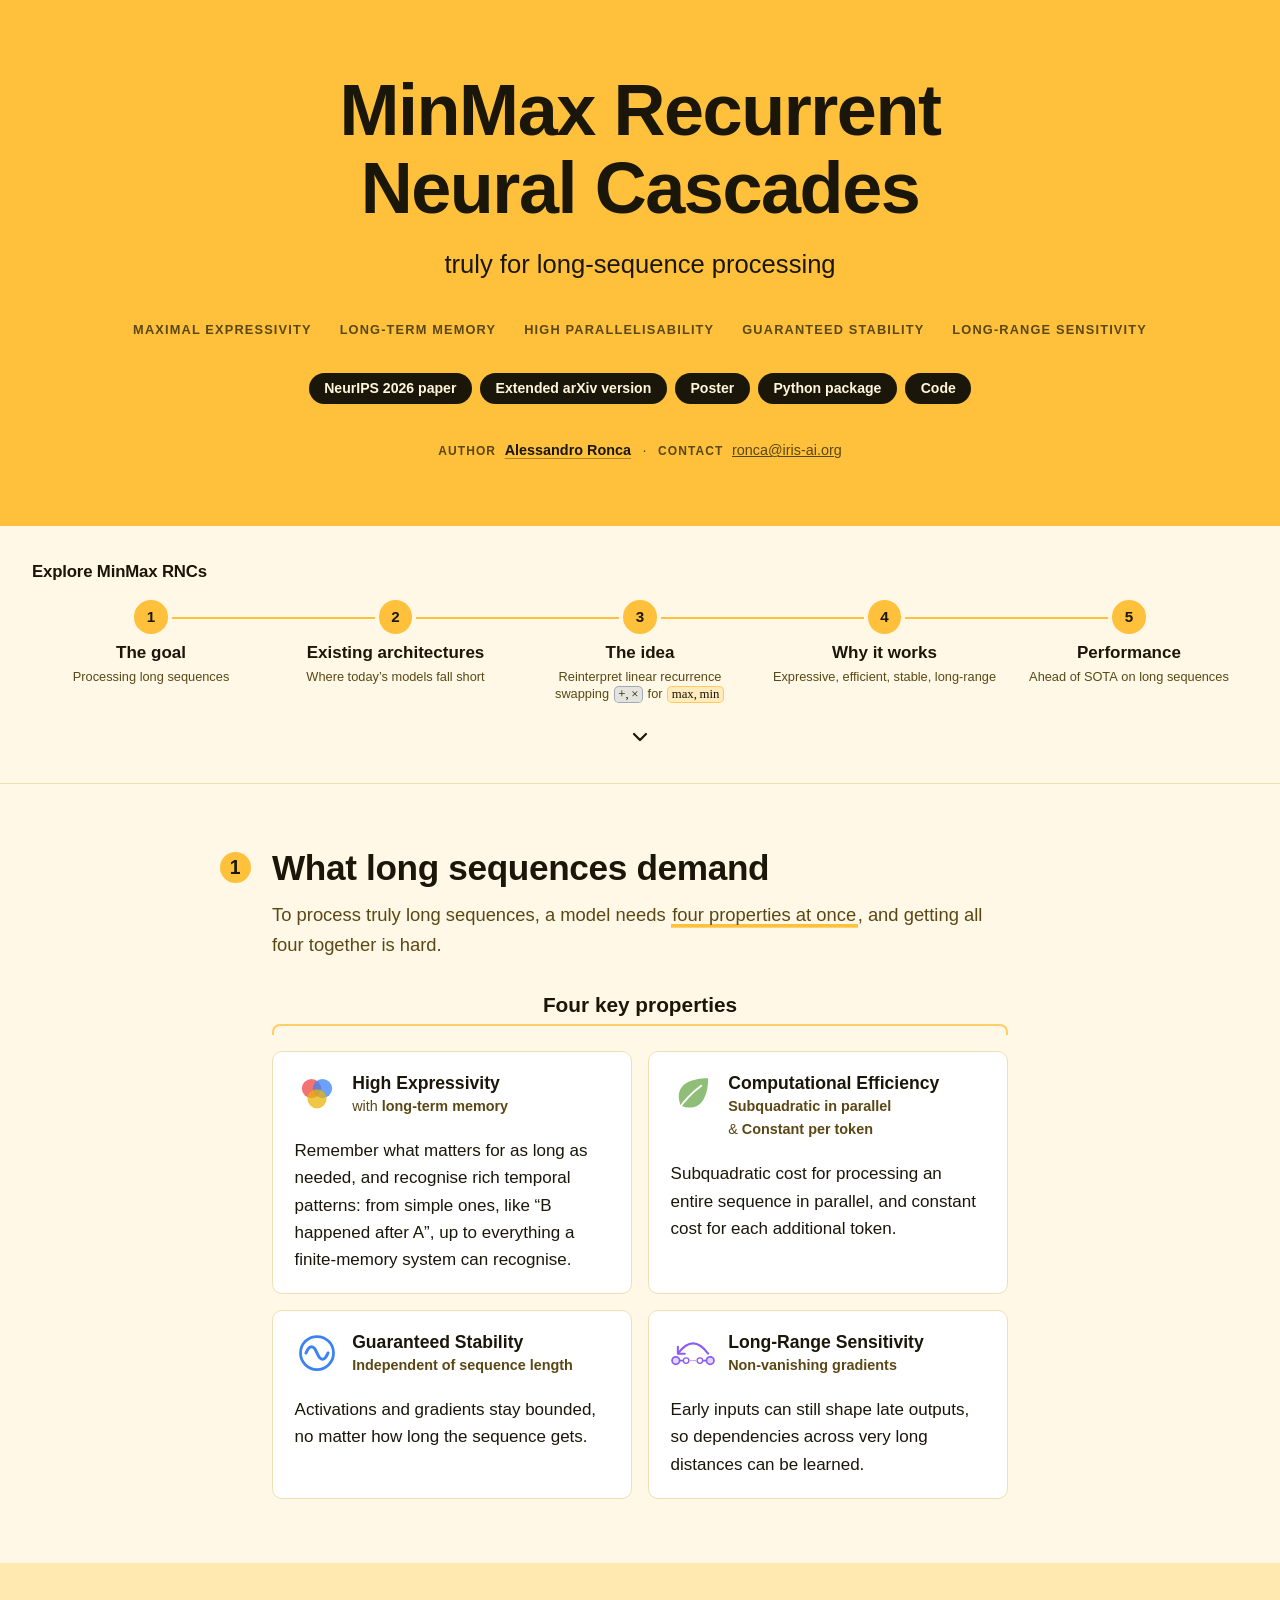
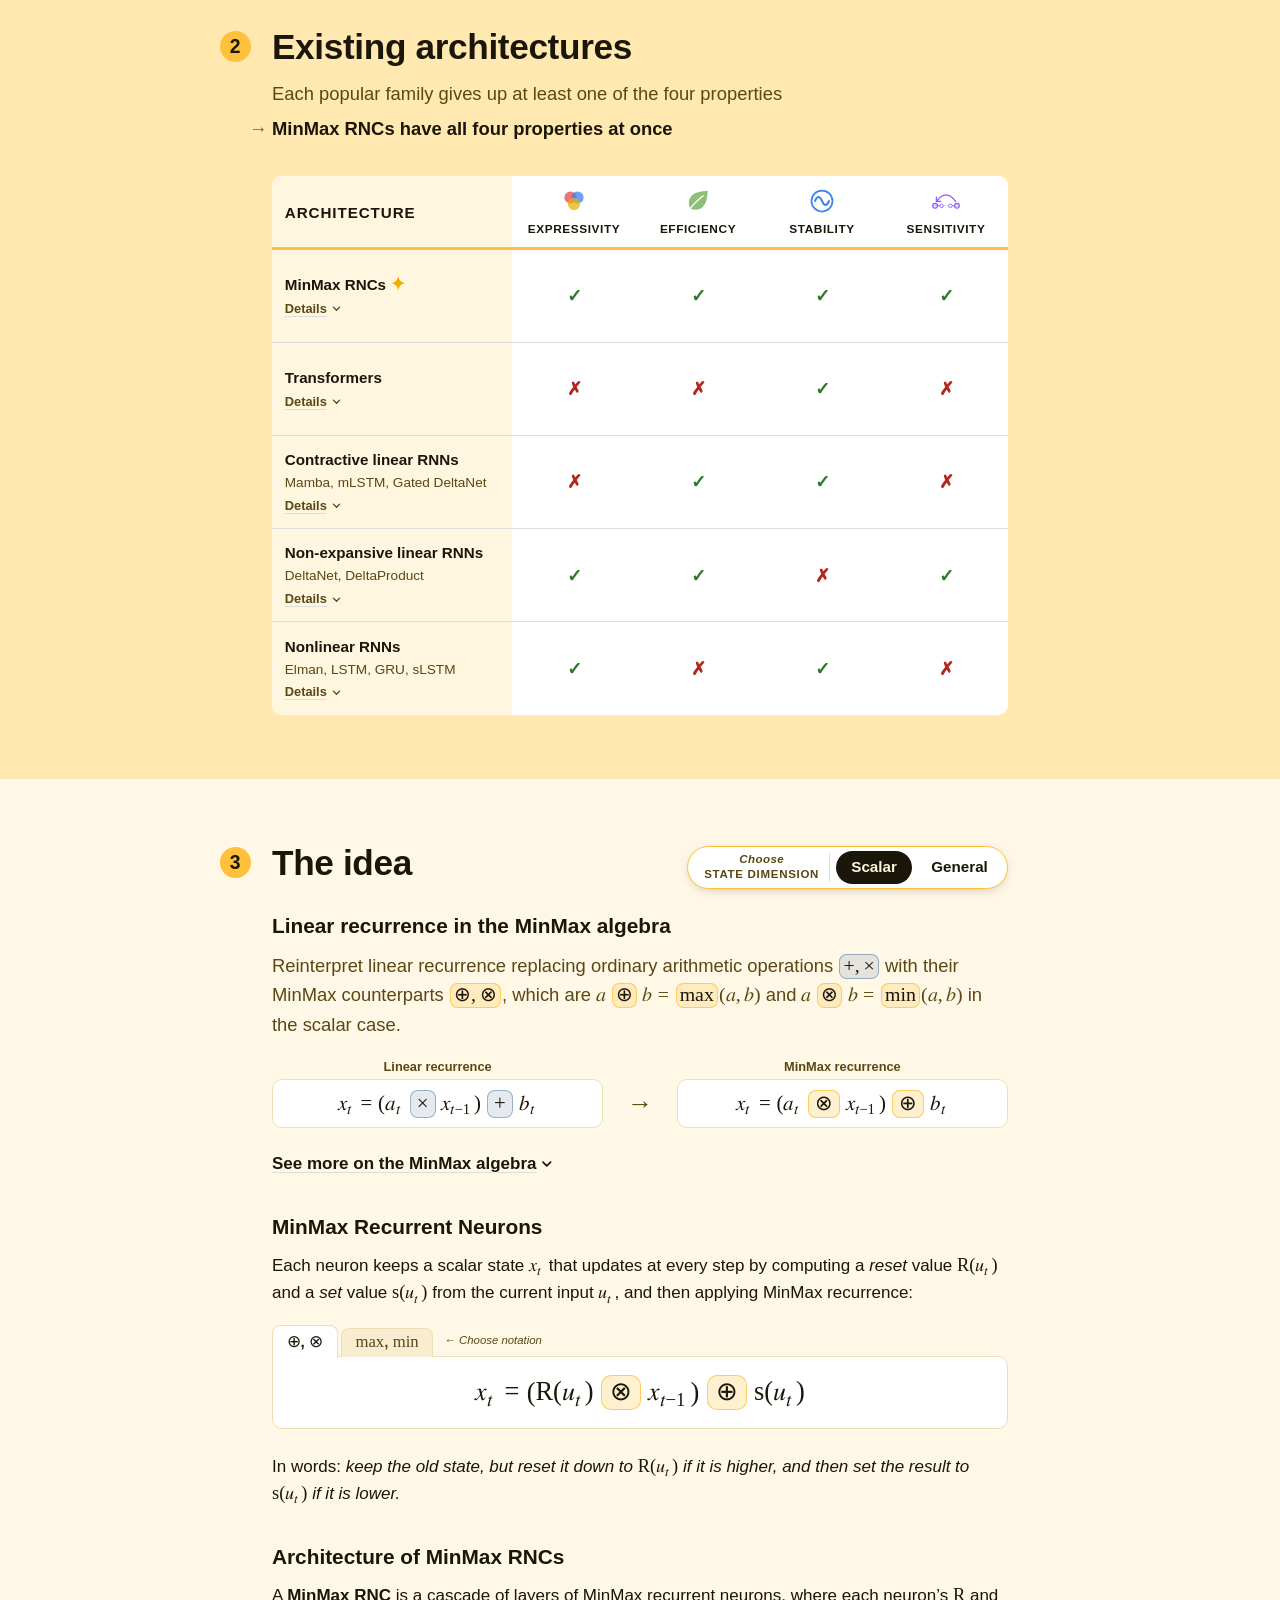
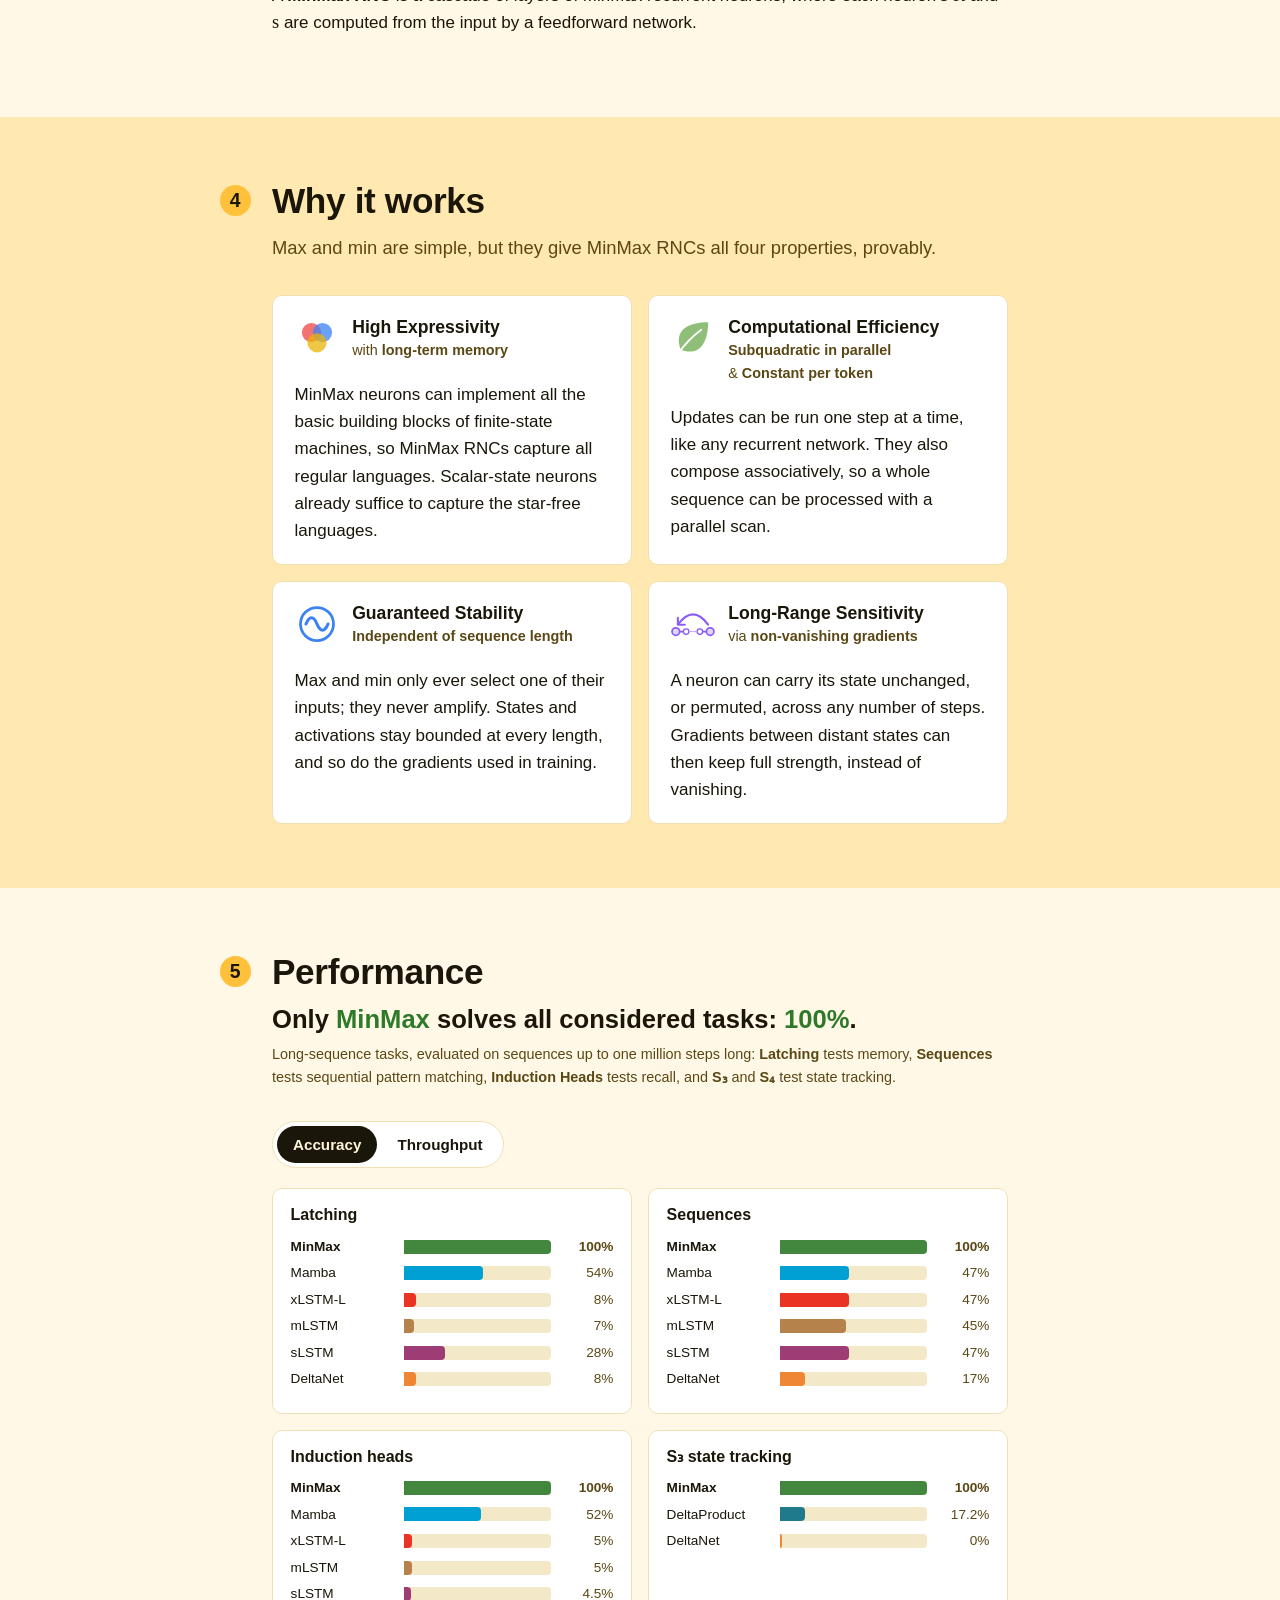
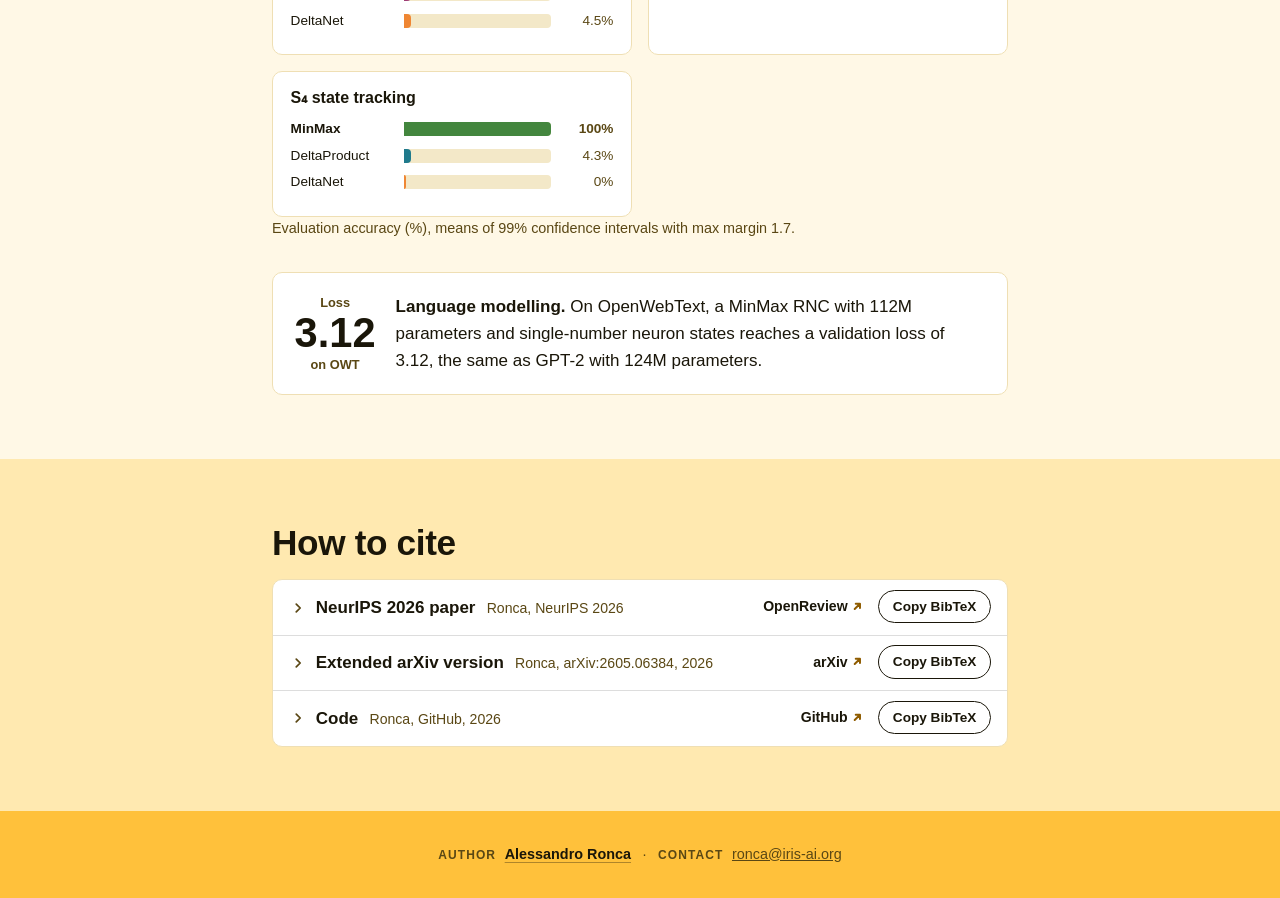
==== index.html @ 62f288b2 "Link previews with the wheel on yellow; OpenReview link for the paper - og-icon.png: the wheel on th" ====
<!doctype html>
<html lang="en" data-hide-tryit>
<head>
  <meta charset="utf-8">
  <meta name="viewport" content="width=device-width, initial-scale=1">
  <title>MinMax Recurrent Neural Cascades</title>
  <meta name="description" content="MinMax Recurrent Neural Cascades: truly for long-sequence processing. Paper, poster, code and Python package.">
  <link rel="canonical" href="https://minmaxrnc.org/">
  <meta property="og:type" content="website">
  <meta property="og:url" content="https://minmaxrnc.org/">
  <meta property="og:site_name" content="MinMax Recurrent Neural Cascades">
  <meta property="og:title" content="MinMax RNCs">
  <meta property="og:description" content="MinMax Recurrent Neural Cascades: Truly for long-sequence processing.">
  <!-- first image: a square icon (WhatsApp and similar small previews use it); then the wide card -->
  <meta property="og:image" content="https://minmaxrnc.org/og-icon.png">
  <meta property="og:image:type" content="image/png">
  <meta property="og:image:width" content="600">
  <meta property="og:image:height" content="600">
  <meta property="og:image:alt" content="MinMax RNCs logo: a wheel on yellow">
  <meta property="og:image" content="https://minmaxrnc.org/og-image.png">
  <meta property="og:image:width" content="1200">
  <meta property="og:image:height" content="630">
  <meta property="og:image:alt" content="MinMax Recurrent Neural Cascades: truly for long-sequence processing">
  <meta name="twitter:card" content="summary_large_image">
  <meta name="twitter:image" content="https://minmaxrnc.org/og-image.png">
  <meta name="twitter:image:alt" content="MinMax Recurrent Neural Cascades: truly for long-sequence processing">
  <script type="application/ld+json">
  {
    "@context": "https://schema.org",
    "@graph": [
      {
        "@type": "ScholarlyArticle",
        "headline": "MinMax Recurrent Neural Cascades",
        "name": "MinMax Recurrent Neural Cascades",
        "author": { "@type": "Person", "name": "Alessandro Ronca", "url": "https://ronca.me" },
        "datePublished": "2026-05-07",
        "url": "https://arxiv.org/abs/2605.06384",
        "sameAs": ["https://openreview.net/forum?id=8sPcuoX2cj", "https://neurips.cc/virtual/2026/loc/sydney/poster/155043"]
      },
      {
        "@type": "SoftwareSourceCode",
        "name": "minmaxrnc",
        "description": "MinMax Recurrent Neural Cascades",
        "author": { "@type": "Person", "name": "Alessandro Ronca", "url": "https://ronca.me" },
        "codeRepository": "https://github.com/minmaxrnc/model",
        "url": "https://pypi.org/project/minmaxrnc/",
        "programmingLanguage": "Python",
        "license": "https://polyformproject.org/licenses/noncommercial/1.0.0"
      }
    ]
  }
  </script>
  <meta name="color-scheme" content="light dark">
  <link rel="icon" type="image/png" href="favicon.png">
  <link rel="icon" type="image/svg+xml" href="favicon.svg">
  <link rel="apple-touch-icon" href="apple-touch-icon.png">
  <link rel="manifest" href="site.webmanifest">
  <link rel="stylesheet" href="assets/style.css">
  <script src="assets/main.js" defer></script>
  <script src="assets/tryit.js" defer></script>
  <script src="assets/tryit2d.js" defer></script>
</head>
<body>
  <header class="hero" id="top">
    <div class="hero-inner">
      <h1>MinMax Recurrent Neural Cascades</h1>
      <p class="tagline">truly for long-sequence processing</p>
      <ul class="keywords">
        <li>Maximal Expressivity</li>
        <li>Long-Term Memory</li>
        <li>High Parallelisability</li>
        <li>Guaranteed Stability</li>
        <li>Long-Range Sensitivity</li>
      </ul>
      <nav class="links" aria-label="Resources">
        <a href="https://openreview.net/forum?id=8sPcuoX2cj#discussion" target="_blank" rel="noopener">NeurIPS 2026 paper</a>
        <a href="https://arxiv.org/abs/2605.06384" target="_blank" rel="noopener">Extended arXiv version</a>
        <a href="resources/PS-155043--RGB.pdf" target="_blank" rel="noopener">Poster</a>
        <a href="https://pypi.org/project/minmaxrnc/" target="_blank" rel="noopener">Python package</a>
        <a href="https://github.com/minmaxrnc/model" target="_blank" rel="noopener">Code</a>
      </nav>
      <p class="byline hero-byline">
        <span class="item"><span class="label">Author</span> <a class="name" href="https://ronca.me" target="_blank" rel="noopener">Alessandro Ronca</a></span>
        <span class="sep" aria-hidden="true">·</span>
        <span class="item"><span class="label">Contact</span> <a href="mailto:ronca@iris-ai.org">ronca@iris-ai.org</a></span>
      </p>
    </div>
  </header>

  <nav class="storyline" aria-labelledby="storyline-title">
    <div class="wrap wide">
      <h2 id="storyline-title">Explore MinMax RNCs</h2>
      <ol>
        <li><a href="#why"><span class="step-n" aria-hidden="true">1</span><span class="step-t">The goal</span><span class="step-d"><span class="ph">Processing long sequences</span></span></a></li>
        <li><a href="#tradeoffs"><span class="step-n" aria-hidden="true">2</span><span class="step-t">Existing architectures</span><span class="step-d"><span class="ph">Where today&rsquo;s models</span> <span class="ph">fall short</span></span></a></li>
        <li><a href="#idea"><span class="step-n" aria-hidden="true">3</span><span class="step-t">The idea</span><span class="step-d"><span class="ph">Reinterpret linear recurrence</span> <span class="ph">swapping <math><mpadded class="op classic" height="0.88em" depth="0.32em"><mrow><mo lspace="0" rspace="0">+</mo><mo lspace="0" rspace="0.2em">,</mo><mo lspace="0" rspace="0">&times;</mo></mrow></mpadded></math> for <math><mpadded class="op" height="0.88em" depth="0.32em"><mrow><mi>max</mi><mo lspace="0" rspace="0.2em">,</mo><mi>min</mi></mrow></mpadded></math></span></span></a></li>
        <li><a href="#properties"><span class="step-n" aria-hidden="true">4</span><span class="step-t">Why it works</span><span class="step-d"><span class="ph">Expressive, efficient,</span> <span class="ph">stable, long-range</span></span></a></li>
        <li><a href="#results"><span class="step-n" aria-hidden="true">5</span><span class="step-t">Performance</span><span class="step-d"><span class="ph">Ahead of SOTA</span> <span class="ph">on long sequences</span></span></a></li>
      </ol>
      <a class="storyline-more" href="#why" aria-label="Start reading"><svg viewBox="0 0 24 24" width="24" height="24" aria-hidden="true" focusable="false"><path d="M6 9l6 6 6-6" fill="none" stroke="currentColor" stroke-width="2.2" stroke-linecap="round" stroke-linejoin="round"/></svg></a>
    </div>
  </nav>

  <main>
    <section id="why" aria-labelledby="why-title">
      <div class="wrap wide">
        <h2 id="why-title"><span class="sec-n" aria-hidden="true">1</span><span class="sec-t">What long sequences demand</span></h2>
        <p class="lead">To process truly long sequences, a model needs <u class="em">four properties at once</u>, and getting all four together is hard.</p>
        <h3 class="subsection cards-title" id="four-properties">Four key properties</h3>
        <div class="cards" aria-labelledby="four-properties">
          <div class="card">
            <div class="card-head">
              <img class="property-icon" src="assets/icons/expressivity.svg" alt="" width="64" height="64">
              <div>
                <h3>High Expressivity</h3>
                <p class="card-sub">with <b>long-term memory</b></p>
              </div>
            </div>
            <p>Remember what matters for as long as needed, and recognise rich temporal patterns: from simple ones, like &ldquo;B happened after A&rdquo;, up to everything a finite-memory system can recognise.</p>
          </div>
          <div class="card">
            <div class="card-head">
              <img class="property-icon" src="assets/icons/efficiency.svg" alt="" width="64" height="64">
              <div>
                <h3>Computational Efficiency</h3>
                <p class="card-sub"><span class="nowrap"><b>Subquadratic in parallel</b></span> <span class="nowrap">&amp; <b>Constant per token</b></span></p>
              </div>
            </div>
            <p>Subquadratic cost for processing an entire sequence in parallel, and constant cost for each additional token.</p>
          </div>
          <div class="card">
            <div class="card-head">
              <img class="property-icon" src="assets/icons/stability.svg" alt="" width="64" height="64">
              <div>
                <h3>Guaranteed Stability</h3>
                <p class="card-sub"><b>Independent of sequence length</b></p>
              </div>
            </div>
            <p>Activations and gradients stay bounded, no matter how long the sequence gets.</p>
          </div>
          <div class="card">
            <div class="card-head">
              <img class="property-icon" src="assets/icons/sensitivity.svg" alt="" width="64" height="64">
              <div>
                <h3>Long-Range Sensitivity</h3>
                <p class="card-sub"><b>Non-vanishing gradients</b></p>
              </div>
            </div>
            <p>Early inputs can still shape late outputs, so dependencies across very long distances can be learned.</p>
          </div>
        </div>
      </div>
    </section>

    <section id="tradeoffs" aria-labelledby="tradeoffs-title">
      <div class="wrap wide">
        <h2 id="tradeoffs-title"><span class="sec-n" aria-hidden="true">2</span><span class="sec-t">Existing architectures</span></h2>
        <p class="lead verdict-lead">Each popular family gives up at least one of the four properties <span class="punch-wrap"><span class="sep" aria-hidden="true">&rarr;</span><strong class="punch">MinMax RNCs have all four properties at once</strong></span></p>
        <div class="table-scroll">
          <table class="compare">
            <colgroup><col class="c-arch"><col><col><col><col></colgroup>
            <thead>
              <tr>
                <th scope="col">Architecture</th>
                <th scope="col"><img class="th-icon" src="assets/icons/expressivity.svg" alt="" width="64" height="64"><span>Expressivity</span></th>
                <th scope="col"><img class="th-icon" src="assets/icons/efficiency.svg" alt="" width="64" height="64"><span>Efficiency</span></th>
                <th scope="col"><img class="th-icon" src="assets/icons/stability.svg" alt="" width="64" height="64"><span>Stability</span></th>
                <th scope="col"><img class="th-icon" src="assets/icons/sensitivity.svg" alt="" width="64" height="64"><span>Sensitivity</span></th>
              </tr>
            </thead>
            <tbody>
              <tr class="ours">
                <th scope="row">MinMax <span class="nowrap">RNCs<svg class="ours-mark" viewBox="0 0 16 16" width="16" height="16" aria-hidden="true" focusable="false"><path d="M8 0C8.6 4.6 11.4 7.4 16 8C11.4 8.6 8.6 11.4 8 16C7.4 11.4 4.6 8.6 0 8C4.6 7.4 7.4 4.6 8 0Z"/></svg></span></th>
                <td><span class="yes" aria-hidden="true">✓</span><span class="sr">Yes</span></td>
                <td><span class="yes" aria-hidden="true">✓</span><span class="sr">Yes</span></td>
                <td><span class="yes" aria-hidden="true">✓</span><span class="sr">Yes</span></td>
                <td><span class="yes" aria-hidden="true">✓</span><span class="sr">Yes</span></td>
              </tr>
              <tr class="detail" id="why-minmax">
                <td colspan="5">
                  <ul class="why-list">
                    <li><img class="why-icon" src="assets/icons/expressivity.svg" alt="" width="64" height="64"><span class="sr">Yes.</span> <b>Maximal expressivity</b> MinMax neurons can implement all the basic building blocks of finite-state machines, so MinMax RNCs capture all regular languages. Scalar-state neurons already suffice to capture the star-free languages.</li>
                    <li><img class="why-icon" src="assets/icons/efficiency.svg" alt="" width="64" height="64"><span class="sr">Yes.</span> <b>Efficient</b> Updates can be run one step at a time, like any recurrent network. They also compose associatively, so a whole sequence can be processed with a parallel scan.</li>
                    <li><img class="why-icon" src="assets/icons/stability.svg" alt="" width="64" height="64"><span class="sr">Yes.</span> <b>Guaranteed stability</b> Max and min only ever select one of their inputs; they never amplify. States and activations stay bounded at every length, and so do the gradients used in training.</li>
                    <li><img class="why-icon" src="assets/icons/sensitivity.svg" alt="" width="64" height="64"><span class="sr">Yes.</span> <b>Long-range sensitivity</b> A neuron can carry its state unchanged, or permuted, across any number of steps. Gradients between distant states can then keep full strength, instead of vanishing.</li>
                  </ul>
                  <ul class="refs why-refs">
                    <li><a href="#idea"><span>See more below</span><svg class="arrow" viewBox="0 0 12 12" width="11" height="11" aria-hidden="true" focusable="false"><path d="M6 2.5v7M3 6.5l3 3 3-3" fill="none" stroke="currentColor" stroke-width="1.5" stroke-linecap="round" stroke-linejoin="round"/></svg></a></li>
                  </ul>
                </td>
              </tr>
              <tr>
                <th scope="row">Transformers</th>
                <td><span class="no" aria-hidden="true">✗</span><span class="sr">No: cannot express some basic languages</span></td>
                <td><span class="no" aria-hidden="true">✗</span><span class="sr">No: quadratic work</span></td>
                <td><span class="yes" aria-hidden="true">✓</span><span class="sr">Yes</span></td>
                <td><span class="no" aria-hidden="true">✗</span><span class="sr">No: limited-range sensitivity</span></td>
              </tr>
              <tr class="detail" id="why-transformers">
                <td colspan="5">
                  <ul class="why-list">
                    <li><img class="why-icon" src="assets/icons/expressivity-no.svg" alt="" width="64" height="64"><span class="sr">No.</span> <b>Limited expressivity</b> They cannot express simple common patterns that a finite-state machine recognises easily.</li>
                    <li><img class="why-icon" src="assets/icons/efficiency-no.svg" alt="" width="64" height="64"><span class="sr">No.</span> <b>Quadratic cost</b> Attention compares every token with every earlier one, so work grows quadratically with sequence length.</li>
                    <li><img class="why-icon" src="assets/icons/stability.svg" alt="" width="64" height="64"><span class="sr">Yes.</span> <b>Stable</b> Activations and gradients stay bounded as sequences grow.</li>
                    <li><img class="why-icon" src="assets/icons/sensitivity-no.svg" alt="" width="64" height="64"><span class="sr">No.</span> <b>Limited-range sensitivity</b> The influence of a single early input is diluted as the context grows, so sensitivity over long ranges is limited.</li>
                  </ul>
                  <ul class="refs why-refs" aria-label="References">
                    <li><a href="https://papers.nips.cc/paper_files/paper/2017/hash/3f5ee243547dee91fbd053c1c4a845aa-Abstract.html" target="_blank" rel="noopener" title="Attention is All you Need"><span><b>Transformers</b>: Vaswani et al., NeurIPS 2017</span><svg class="arrow" viewBox="0 0 12 12" width="11" height="11" aria-hidden="true" focusable="false"><path d="M3.5 8.5 8.5 3.5M4.5 3.5h4v4" fill="none" stroke="currentColor" stroke-width="1.5" stroke-linecap="round" stroke-linejoin="round"/></svg></a></li>
                  </ul>
                </td>
              </tr>
              <tr>
                <th scope="row">Contractive linear RNNs<span class="eg">Mamba, mLSTM, Gated DeltaNet</span></th>
                <td><span class="no" aria-hidden="true">✗</span><span class="sr">No: limited expressivity, no long-term memory</span></td>
                <td><span class="yes" aria-hidden="true">✓</span><span class="sr">Yes</span></td>
                <td><span class="yes" aria-hidden="true">✓</span><span class="sr">Yes</span></td>
                <td><span class="no" aria-hidden="true">✗</span><span class="sr">No: limited-range sensitivity</span></td>
              </tr>
              <tr class="detail" id="why-contractive">
                <td colspan="5">
                  <ul class="why-list">
                    <li><img class="why-icon" src="assets/icons/expressivity-no.svg" alt="" width="64" height="64"><span class="sr">No.</span> <b>Limited expressivity</b> The state shrinks at every step, so old information fades: no long-term memory, and hence limited expressivity.</li>
                    <li><img class="why-icon" src="assets/icons/efficiency.svg" alt="" width="64" height="64"><span class="sr">Yes.</span> <b>Efficient</b> Linear updates can be run one step at a time, like any recurrent network. They also compose associatively, so a whole sequence can be processed with a parallel scan.</li>
                    <li><img class="why-icon" src="assets/icons/stability.svg" alt="" width="64" height="64"><span class="sr">Yes.</span> <b>Stable</b> Contraction keeps states and gradients bounded.</li>
                    <li><img class="why-icon" src="assets/icons/sensitivity-no.svg" alt="" width="64" height="64"><span class="sr">No.</span> <b>Limited-range sensitivity</b> Because each step shrinks the state, the effect of early inputs decays exponentially with distance.</li>
                  </ul>
                  <ul class="refs why-refs" aria-label="References">
                    <li><a href="https://openreview.net/forum?id=tEYskw1VY2" target="_blank" rel="noopener" title="Mamba: Linear-Time Sequence Modeling with Selective State Spaces"><span><b>Mamba</b>: Gu and Dao, COLM 2024</span><svg class="arrow" viewBox="0 0 12 12" width="11" height="11" aria-hidden="true" focusable="false"><path d="M3.5 8.5 8.5 3.5M4.5 3.5h4v4" fill="none" stroke="currentColor" stroke-width="1.5" stroke-linecap="round" stroke-linejoin="round"/></svg></a></li>
                    <li><a href="https://doi.org/10.52202/079017-3417" target="_blank" rel="noopener" title="xLSTM: Extended Long Short-Term Memory"><span><b>mLSTM</b>: Beck et al., NeurIPS 2024</span><svg class="arrow" viewBox="0 0 12 12" width="11" height="11" aria-hidden="true" focusable="false"><path d="M3.5 8.5 8.5 3.5M4.5 3.5h4v4" fill="none" stroke="currentColor" stroke-width="1.5" stroke-linecap="round" stroke-linejoin="round"/></svg></a></li>
                    <li><a href="https://proceedings.iclr.cc/paper_files/paper/2025/hash/4904fad153f6434a7bcf04465d4be2cc-Abstract-Conference.html" target="_blank" rel="noopener" title="Gated Delta Networks: Improving Mamba2 with Delta Rule"><span><b>Gated DeltaNet</b>: Yang et al., ICLR 2025</span><svg class="arrow" viewBox="0 0 12 12" width="11" height="11" aria-hidden="true" focusable="false"><path d="M3.5 8.5 8.5 3.5M4.5 3.5h4v4" fill="none" stroke="currentColor" stroke-width="1.5" stroke-linecap="round" stroke-linejoin="round"/></svg></a></li>
                  </ul>
                </td>
              </tr>
              <tr>
                <th scope="row">Non-expansive linear RNNs<span class="eg">DeltaNet, DeltaProduct</span></th>
                <td><span class="yes" aria-hidden="true">✓</span><span class="sr">Yes</span></td>
                <td><span class="yes" aria-hidden="true">✓</span><span class="sr">Yes</span></td>
                <td><span class="no" aria-hidden="true">✗</span><span class="sr">No: unstable</span></td>
                <td><span class="yes" aria-hidden="true">✓</span><span class="sr">Yes</span></td>
              </tr>
              <tr class="detail" id="why-nonexpansive">
                <td colspan="5">
                  <ul class="why-list">
                    <li><img class="why-icon" src="assets/icons/expressivity.svg" alt="" width="64" height="64"><span class="sr">Yes.</span> <b>Strong expressivity</b> Transitions that preserve the state&rsquo;s size, such as reflections, let them keep information and track state over long spans.</li>
                    <li><img class="why-icon" src="assets/icons/efficiency.svg" alt="" width="64" height="64"><span class="sr">Yes.</span> <b>Efficient</b> Linear updates can be run one step at a time, like any recurrent network. They also compose associatively, so a whole sequence can be processed with a parallel scan.</li>
                    <li><img class="why-icon" src="assets/icons/stability-no.svg" alt="" width="64" height="64"><span class="sr">No.</span> <b>Unstable</b> Gradients can diverge: for DeltaNet, on some inputs, they grow at least linearly with the sequence length.</li>
                    <li><img class="why-icon" src="assets/icons/sensitivity.svg" alt="" width="64" height="64"><span class="sr">Yes.</span> <b>Long-range sensitivity</b> Information can be carried across long distances without fading.</li>
                  </ul>
                  <ul class="refs why-refs" aria-label="References">
                    <li><a href="https://doi.org/10.52202/079017-3668" target="_blank" rel="noopener" title="Parallelizing Linear Transformers with the Delta Rule over Sequence Length"><span><b>DeltaNet</b>: Yang et al., NeurIPS 2024</span><svg class="arrow" viewBox="0 0 12 12" width="11" height="11" aria-hidden="true" focusable="false"><path d="M3.5 8.5 8.5 3.5M4.5 3.5h4v4" fill="none" stroke="currentColor" stroke-width="1.5" stroke-linecap="round" stroke-linejoin="round"/></svg></a></li>
                    <li><a href="https://doi.org/10.52202/085713-5141" target="_blank" rel="noopener" title="DeltaProduct: Improving State-Tracking in Linear RNNs via Householder Products"><span><b>DeltaProduct</b>: Siems et al., NeurIPS 2025</span><svg class="arrow" viewBox="0 0 12 12" width="11" height="11" aria-hidden="true" focusable="false"><path d="M3.5 8.5 8.5 3.5M4.5 3.5h4v4" fill="none" stroke="currentColor" stroke-width="1.5" stroke-linecap="round" stroke-linejoin="round"/></svg></a></li>
                  </ul>
                </td>
              </tr>
              <tr>
                <th scope="row">Nonlinear RNNs<span class="eg">Elman, LSTM, GRU, sLSTM</span></th>
                <td><span class="yes" aria-hidden="true">✓</span><span class="sr">Yes</span></td>
                <td><span class="no" aria-hidden="true">✗</span><span class="sr">No: strictly sequential, cannot be parallelised over the sequence</span></td>
                <td><span class="yes" aria-hidden="true">✓</span><span class="sr">Yes</span></td>
                <td><span class="no" aria-hidden="true">✗</span><span class="sr">No: gradients vanish over long distances</span></td>
              </tr>
              <tr class="detail" id="why-nonlinear">
                <td colspan="5">
                  <ul class="why-list">
                    <li><img class="why-icon" src="assets/icons/expressivity.svg" alt="" width="64" height="64"><span class="sr">Yes.</span> <b>Strong expressivity</b> Nonlinear updates can implement finite-state machines, giving long-term memory and rich temporal patterns.</li>
                    <li><img class="why-icon" src="assets/icons/efficiency-no.svg" alt="" width="64" height="64"><span class="sr">No.</span> <b>Not parallelisable</b> Each update depends nonlinearly on the previous one, preventing parallelisation.</li>
                    <li><img class="why-icon" src="assets/icons/stability.svg" alt="" width="64" height="64"><span class="sr">Yes.</span> <b>Stable</b> Squashing nonlinearities such as tanh and sigmoid keep activations bounded.</li>
                    <li><img class="why-icon" src="assets/icons/sensitivity-no.svg" alt="" width="64" height="64"><span class="sr">No.</span> <b>Vanishing gradients</b> Squashing nonlinearities suffer from vanishing state gradients, so the error signal fails to propagate back to distant inputs.</li>
                  </ul>
                  <ul class="refs why-refs" aria-label="References">
                    <li><a href="https://doi.org/10.1207/s15516709cog1402_1" target="_blank" rel="noopener" title="Finding Structure in Time"><span><b>Elman</b>: Elman, Cognitive Science 1990</span><svg class="arrow" viewBox="0 0 12 12" width="11" height="11" aria-hidden="true" focusable="false"><path d="M3.5 8.5 8.5 3.5M4.5 3.5h4v4" fill="none" stroke="currentColor" stroke-width="1.5" stroke-linecap="round" stroke-linejoin="round"/></svg></a></li>
                    <li><a href="https://doi.org/10.1162/neco.1997.9.8.1735" target="_blank" rel="noopener" title="Long Short-Term Memory"><span><b>LSTM</b>: Hochreiter and Schmidhuber, Neural Computation 1997</span><svg class="arrow" viewBox="0 0 12 12" width="11" height="11" aria-hidden="true" focusable="false"><path d="M3.5 8.5 8.5 3.5M4.5 3.5h4v4" fill="none" stroke="currentColor" stroke-width="1.5" stroke-linecap="round" stroke-linejoin="round"/></svg></a></li>
                    <li><a href="https://doi.org/10.3115/v1/D14-1179" target="_blank" rel="noopener" title="Learning Phrase Representations using RNN Encoder–Decoder for Statistical Machine Translation"><span><b>GRU</b>: Cho et al., EMNLP 2014</span><svg class="arrow" viewBox="0 0 12 12" width="11" height="11" aria-hidden="true" focusable="false"><path d="M3.5 8.5 8.5 3.5M4.5 3.5h4v4" fill="none" stroke="currentColor" stroke-width="1.5" stroke-linecap="round" stroke-linejoin="round"/></svg></a></li>
                    <li><a href="https://doi.org/10.52202/079017-3417" target="_blank" rel="noopener" title="xLSTM: Extended Long Short-Term Memory"><span><b>sLSTM</b>: Beck et al., NeurIPS 2024</span><svg class="arrow" viewBox="0 0 12 12" width="11" height="11" aria-hidden="true" focusable="false"><path d="M3.5 8.5 8.5 3.5M4.5 3.5h4v4" fill="none" stroke="currentColor" stroke-width="1.5" stroke-linecap="round" stroke-linejoin="round"/></svg></a></li>
                  </ul>
                </td>
              </tr>
            </tbody>
          </table>
        </div>
      </div>
    </section>

    <section id="idea" aria-labelledby="idea-title">
      <div class="wrap wide">
        <h2 id="idea-title"><span class="sec-n" aria-hidden="true">3</span><span class="sec-t">The idea</span></h2>
        <div class="dim-scope"> <!-- the Scalar / General switch sticks only within this block -->
        <div class="dim-switch">
          <div class="tabs dim-tabs" role="group" aria-labelledby="dim-label" hidden>
            <span class="dim-switch-label" id="dim-label"><span class="dsl-1">Choose</span> <span class="dsl-2">state dimension</span></span>
            <button type="button" data-dim="scalar" aria-pressed="true">Scalar</button>
            <button type="button" data-dim="general" aria-pressed="false">General</button>
          </div>
        </div>
        <h3 class="subsection" id="minmax-algebra">Linear recurrence in the MinMax algebra</h3>
        <p class="lead" id="algebra">Reinterpret linear recurrence replacing ordinary arithmetic operations <math><mpadded class="op classic" height="0.88em" depth="0.32em"><mrow><mo lspace="0" rspace="0">+</mo><mo lspace="0" rspace="0.2em">,</mo><mo lspace="0" rspace="0">&times;</mo></mrow></mpadded></math> with their MinMax counterparts <math><mpadded class="op" height="0.88em" depth="0.32em"><mrow><mo lspace="0" rspace="0">&oplus;</mo><mo lspace="0" rspace="0.2em">,</mo><mo lspace="0" rspace="0">&otimes;</mo></mrow></mpadded></math><span data-dim-panel="scalar" hidden>, which are</span><span data-dim-panel="general">. On scalars, they are</span> <math><mi>a</mi><mpadded class="op" height="0.88em" depth="0.32em"><mo lspace="0.2222em" rspace="0.2222em">&oplus;</mo></mpadded><mi>b</mi><mo lspace="0.2778em" rspace="0.2778em">=</mo><mpadded class="op" height="0.88em" depth="0.32em"><mi>max</mi></mpadded><mo stretchy="false">(</mo><mi>a</mi><mo separator="true">,</mo><mi>b</mi><mo stretchy="false">)</mo></math> and <span class="nowrap"><math><mi>a</mi><mpadded class="op" height="0.88em" depth="0.32em"><mo lspace="0.2222em" rspace="0.2222em">&otimes;</mo></mpadded><mi>b</mi><mo lspace="0.2778em" rspace="0.2778em">=</mo><mpadded class="op" height="0.88em" depth="0.32em"><mi>min</mi></mpadded><mo stretchy="false">(</mo><mi>a</mi><mo separator="true">,</mo><mi>b</mi><mo stretchy="false">)</mo></math><span data-dim-panel="general" class="wrap">, and then they apply to vectors and matrices analogously to <math><mpadded class="op classic" height="0.88em" depth="0.32em"><mrow><mo lspace="0" rspace="0">+</mo><mo lspace="0" rspace="0.2em">,</mo><mo lspace="0" rspace="0">&times;</mo></mrow></mpadded></math></span><span data-dim-panel="scalar" hidden class="wrap"> in the scalar case</span>.</span></p>
        <div class="formula-flow" role="group" aria-label="From the linear recurrence to the MinMax recurrence">
          <span class="card-t ft1">Linear recurrence</span>
          <div class="formula fc1"><math data-dim-panel="scalar" hidden displaystyle="true"><msub><mi>x</mi><mi>t</mi></msub><mo lspace="0.2778em" rspace="0.2778em">=</mo><mo stretchy="false">(</mo><msub><mi>a</mi><mi>t</mi></msub><mpadded class="op classic" height="0.88em" depth="0.32em"><mo lspace="0.2222em" rspace="0.2222em">&times;</mo></mpadded><msub><mi>x</mi><mrow><mi>t</mi><mo lspace="0" rspace="0">&minus;</mo><mn>1</mn></mrow></msub><mo stretchy="false">)</mo><mpadded class="op classic" height="0.88em" depth="0.32em"><mo lspace="0.2222em" rspace="0.2222em">+</mo></mpadded><msub><mi>b</mi><mi>t</mi></msub></math><math data-dim-panel="general" displaystyle="true"><msub><mi>x</mi><mi>t</mi></msub><mo lspace="0.2778em" rspace="0.2778em">=</mo><mo stretchy="false">(</mo><msub><mi>A</mi><mi>t</mi></msub><mpadded class="op classic" height="0.88em" depth="0.32em"><mo lspace="0.2222em" rspace="0.2222em">&times;</mo></mpadded><msub><mi>x</mi><mrow><mi>t</mi><mo lspace="0" rspace="0">&minus;</mo><mn>1</mn></mrow></msub><mo stretchy="false">)</mo><mpadded class="op classic" height="0.88em" depth="0.32em"><mo lspace="0.2222em" rspace="0.2222em">+</mo></mpadded><msub><mi>b</mi><mi>t</mi></msub></math></div>
          <span class="to" aria-hidden="true">&rarr;</span>
          <span class="card-t ft2">MinMax recurrence</span>
          <div class="formula fc2"><math data-dim-panel="scalar" hidden displaystyle="true"><msub><mi>x</mi><mi>t</mi></msub><mo lspace="0.2778em" rspace="0.2778em">=</mo><mo stretchy="false">(</mo><msub><mi>a</mi><mi>t</mi></msub><mpadded class="op" height="0.88em" depth="0.32em"><mo lspace="0.2222em" rspace="0.2222em">&otimes;</mo></mpadded><msub><mi>x</mi><mrow><mi>t</mi><mo lspace="0" rspace="0">&minus;</mo><mn>1</mn></mrow></msub><mo stretchy="false">)</mo><mpadded class="op" height="0.88em" depth="0.32em"><mo lspace="0.2222em" rspace="0.2222em">&oplus;</mo></mpadded><msub><mi>b</mi><mi>t</mi></msub></math><math data-dim-panel="general" displaystyle="true"><msub><mi>x</mi><mi>t</mi></msub><mo lspace="0.2778em" rspace="0.2778em">=</mo><mo stretchy="false">(</mo><msub><mi>A</mi><mi>t</mi></msub><mpadded class="op" height="0.88em" depth="0.32em"><mo lspace="0.2222em" rspace="0.2222em">&otimes;</mo></mpadded><msub><mi>x</mi><mrow><mi>t</mi><mo lspace="0" rspace="0">&minus;</mo><mn>1</mn></mrow></msub><mo stretchy="false">)</mo><mpadded class="op" height="0.88em" depth="0.32em"><mo lspace="0.2222em" rspace="0.2222em">&oplus;</mo></mpadded><msub><mi>b</mi><mi>t</mi></msub></math></div>
        </div>
        <p class="see-more-line"><button type="button" class="see-more" aria-expanded="false" aria-controls="ops-more" hidden><span class="sm-labels"><span class="when-closed">See more on the MinMax algebra</span><span class="when-open">See less on the MinMax algebra</span></span><svg class="chev" viewBox="0 0 16 16" width="12" height="12" aria-hidden="true" focusable="false"><path d="M3.5 6 8 10.5 12.5 6" fill="none" stroke="currentColor" stroke-width="2" stroke-linecap="round" stroke-linejoin="round"/></svg></button></p>
        <div class="more-body" id="ops-more">
          <div data-dim-panel="general">
          <p><b class="run-in">On matrices and vectors.</b> With <math><mpadded class="op" height="0.88em" depth="0.32em"><mi>max</mi></mpadded></math> in place of sums and <math><mpadded class="op" height="0.88em" depth="0.32em"><mi>min</mi></mpadded></math> in place of products, <math><mpadded class="op" height="0.88em" depth="0.32em"><mo lspace="0" rspace="0">&oplus;</mo></mpadded></math> works entry by entry,</p>
          <div class="formula formula-sm">
            <math display="block" class="wide-only"><msub><mrow><mo stretchy="false">(</mo><mi>A</mi><mpadded class="op" height="0.88em" depth="0.32em"><mo lspace="0.2222em" rspace="0.2222em">&oplus;</mo></mpadded><mi>B</mi><mo stretchy="false">)</mo></mrow><mrow><mi>i</mi><mi>j</mi></mrow></msub><mo lspace="0.2778em" rspace="0.2778em">=</mo><msub><mi>A</mi><mrow><mi>i</mi><mi>j</mi></mrow></msub><mpadded class="op" height="0.88em" depth="0.32em"><mo lspace="0.2222em" rspace="0.2222em">&oplus;</mo></mpadded><msub><mi>B</mi><mrow><mi>i</mi><mi>j</mi></mrow></msub><mo lspace="0.2778em" rspace="0.2778em">=</mo><mpadded class="op" height="0.88em" depth="0.32em"><mi>max</mi></mpadded><mo stretchy="false">(</mo><msub><mi>A</mi><mrow><mi>i</mi><mi>j</mi></mrow></msub><mo separator="true">,</mo><msub><mi>B</mi><mrow><mi>i</mi><mi>j</mi></mrow></msub><mo stretchy="false">)</mo></math>
            <math display="block" class="narrow-only"><mtable columnalign="right left" columnspacing="0" rowspacing="0.5em"><mtr><mtd><msub><mrow><mo stretchy="false">(</mo><mi>A</mi><mpadded class="op" height="0.88em" depth="0.32em"><mo lspace="0.2222em" rspace="0.2222em">&oplus;</mo></mpadded><mi>B</mi><mo stretchy="false">)</mo></mrow><mrow><mi>i</mi><mi>j</mi></mrow></msub></mtd><mtd><mrow><mo lspace="0.2778em" rspace="0.2778em">=</mo><msub><mi>A</mi><mrow><mi>i</mi><mi>j</mi></mrow></msub><mpadded class="op" height="0.88em" depth="0.32em"><mo lspace="0.2222em" rspace="0.2222em">&oplus;</mo></mpadded><msub><mi>B</mi><mrow><mi>i</mi><mi>j</mi></mrow></msub></mrow></mtd></mtr><mtr><mtd></mtd><mtd><mrow><mo lspace="0.2778em" rspace="0.2778em">=</mo><mpadded class="op" height="0.88em" depth="0.32em"><mi>max</mi></mpadded><mo stretchy="false">(</mo><msub><mi>A</mi><mrow><mi>i</mi><mi>j</mi></mrow></msub><mo separator="true">,</mo><msub><mi>B</mi><mrow><mi>i</mi><mi>j</mi></mrow></msub><mo stretchy="false">)</mo></mrow></mtd></mtr></mtable></math>
          </div>
          <p>and <math><mpadded class="op" height="0.88em" depth="0.32em"><mo lspace="0" rspace="0">&otimes;</mo></mpadded></math> is the usual matrix product:</p>
          <div class="formula formula-sm">
            <math display="block" class="wide-only"><msub><mrow><mo stretchy="false">(</mo><mi>A</mi><mpadded class="op" height="0.88em" depth="0.32em"><mo lspace="0.2222em" rspace="0.2222em">&otimes;</mo></mpadded><mi>B</mi><mo stretchy="false">)</mo></mrow><mrow><mi>i</mi><mi>j</mi></mrow></msub><mo lspace="0.2778em" rspace="0.2778em">=</mo><munder><mpadded class="op big" height="1.16em" depth="0.58em"><mo lspace="0" rspace="0">&bigoplus;</mo></mpadded><mi>k</mi></munder><mo stretchy="false">(</mo><msub><mi>A</mi><mrow><mi>i</mi><mi>k</mi></mrow></msub><mpadded class="op" height="0.88em" depth="0.32em"><mo lspace="0.2222em" rspace="0.2222em">&otimes;</mo></mpadded><msub><mi>B</mi><mrow><mi>k</mi><mi>j</mi></mrow></msub><mo stretchy="false">)</mo><mo lspace="0.2778em" rspace="0.2778em">=</mo><munder><mpadded class="op" height="0.88em" depth="0.32em"><mi>max</mi></mpadded><mi>k</mi></munder><mpadded class="op" height="0.88em" depth="0.32em"><mi>min</mi></mpadded><mo stretchy="false">(</mo><msub><mi>A</mi><mrow><mi>i</mi><mi>k</mi></mrow></msub><mo separator="true">,</mo><msub><mi>B</mi><mrow><mi>k</mi><mi>j</mi></mrow></msub><mo stretchy="false">)</mo></math>
            <math display="block" class="narrow-only"><mtable columnalign="right left" columnspacing="0" rowspacing="0.5em"><mtr><mtd><msub><mrow><mo stretchy="false">(</mo><mi>A</mi><mpadded class="op" height="0.88em" depth="0.32em"><mo lspace="0.2222em" rspace="0.2222em">&otimes;</mo></mpadded><mi>B</mi><mo stretchy="false">)</mo></mrow><mrow><mi>i</mi><mi>j</mi></mrow></msub></mtd><mtd><mrow><mo lspace="0.2778em" rspace="0.2778em">=</mo><munder><mpadded class="op big" height="1.16em" depth="0.58em"><mo lspace="0" rspace="0">&bigoplus;</mo></mpadded><mi>k</mi></munder><mo stretchy="false">(</mo><msub><mi>A</mi><mrow><mi>i</mi><mi>k</mi></mrow></msub><mpadded class="op" height="0.88em" depth="0.32em"><mo lspace="0.2222em" rspace="0.2222em">&otimes;</mo></mpadded><msub><mi>B</mi><mrow><mi>k</mi><mi>j</mi></mrow></msub><mo stretchy="false">)</mo></mrow></mtd></mtr><mtr><mtd></mtd><mtd><mrow><mo lspace="0.2778em" rspace="0.2778em">=</mo><munder><mpadded class="op" height="0.88em" depth="0.32em"><mi>max</mi></mpadded><mi>k</mi></munder><mpadded class="op" height="0.88em" depth="0.32em"><mi>min</mi></mpadded><mo stretchy="false">(</mo><msub><mi>A</mi><mrow><mi>i</mi><mi>k</mi></mrow></msub><mo separator="true">,</mo><msub><mi>B</mi><mrow><mi>k</mi><mi>j</mi></mrow></msub><mo stretchy="false">)</mo></mrow></mtd></mtr></mtable></math>
          </div>
          </div>
          <p><b class="run-in">Associativity, commutativity, distributivity.</b> Like <math><mpadded class="op classic" height="0.88em" depth="0.32em"><mrow><mo lspace="0" rspace="0">+</mo><mo lspace="0" rspace="0.2em">,</mo><mo lspace="0" rspace="0">&times;</mo></mrow></mpadded></math>, both <math><mpadded class="op" height="0.88em" depth="0.32em"><mo lspace="0" rspace="0">&oplus;</mo></mpadded></math> and <math><mpadded class="op" height="0.88em" depth="0.32em"><mo lspace="0" rspace="0">&otimes;</mo></mpadded></math> are associative and commutative, and <math><mpadded class="op" height="0.88em" depth="0.32em"><mo lspace="0" rspace="0">&otimes;</mo></mpadded></math> distributes over <math><mpadded class="op" height="0.88em" depth="0.32em"><mo lspace="0" rspace="0">&oplus;</mo></mpadded></math>, just as <math><mpadded class="op classic" height="0.88em" depth="0.32em"><mo lspace="0" rspace="0">&times;</mo></mpadded></math> distributes over <math><mpadded class="op classic" height="0.88em" depth="0.32em"><mo lspace="0" rspace="0">+</mo></mpadded></math>. These properties are what let a whole sequence be processed with a parallel scan (see <a href="#properties">Why it works</a>).</p>
          <p><b class="run-in">Selectivity.</b> Unlike <math><mpadded class="op classic" height="0.88em" depth="0.32em"><mrow><mo lspace="0" rspace="0">+</mo><mo lspace="0" rspace="0.2em">,</mo><mo lspace="0" rspace="0">&times;</mo></mrow></mpadded></math>, the operations <math><mpadded class="op" height="0.88em" depth="0.32em"><mrow><mo lspace="0" rspace="0">&oplus;</mo><mo lspace="0" rspace="0.2em">,</mo><mo lspace="0" rspace="0">&otimes;</mo></mrow></mpadded></math> never create new values: they only pick one of their arguments. This is what keeps MinMax RNCs stable however long the sequence (see <a href="#properties">Why it works</a>).</p>
        </div>
        <h3 class="subsection" id="neurons">MinMax Recurrent Neurons</h3>
        <div class="neurons-scalar" id="scalar-neurons" data-dim-panel="scalar">
          <p>Each neuron keeps a scalar state <math><msub><mi>x</mi><mi>t</mi></msub></math> that updates at every step by computing a <em>reset</em> value <math><mi class="fn-reset">R</mi><mo stretchy="false">(</mo><msub><mi>u</mi><mi>t</mi></msub><mo stretchy="false">)</mo></math> and a <em>set</em> value <math><mi class="fn-set">s</mi><mo stretchy="false">(</mo><msub><mi>u</mi><mi>t</mi></msub><mo stretchy="false">)</mo></math> from the current input <math><msub><mi>u</mi><mi>t</mi></msub></math>, and then applying MinMax recurrence:</p>
          <div class="formula">
            <div class="tabs notation-tabs" role="group" aria-label="Notation" hidden>
              <button type="button" data-notation="algebra" aria-pressed="true"><math><mo lspace="0" rspace="0">&oplus;</mo></math>, <math><mo lspace="0" rspace="0">&otimes;</mo></math></button>
              <button type="button" data-notation="minmax" aria-pressed="false"><math><mi>max</mi></math>, <math><mi>min</mi></math></button>
              <span class="tabs-label" aria-hidden="true">Choose notation</span>
            </div>
            <div data-notation-panel="minmax">
              <math display="block"><msub><mi>x</mi><mi>t</mi></msub><mo lspace="0.2778em" rspace="0.2778em">=</mo><mpadded class="op" height="0.88em" depth="0.32em"><mi>max</mi></mpadded><mo stretchy="true" symmetric="true" minsize="1.25em" maxsize="1.25em">(</mo><mpadded class="op" height="0.88em" depth="0.32em"><mi>min</mi></mpadded><mo>(</mo><mi class="fn-reset">R</mi><mo stretchy="false">(</mo><msub><mi>u</mi><mi>t</mi></msub><mo stretchy="false">)</mo><mo separator="true">,</mo><msub><mi>x</mi><mrow><mi>t</mi><mo lspace="0" rspace="0">&minus;</mo><mn>1</mn></mrow></msub><mo>)</mo><mo separator="true">,</mo><mi class="fn-set">s</mi><mo stretchy="false">(</mo><msub><mi>u</mi><mi>t</mi></msub><mo stretchy="false">)</mo><mo stretchy="true" symmetric="true" minsize="1.25em" maxsize="1.25em">)</mo></math>
            </div>
            <div data-notation-panel="algebra">
              <math display="block"><msub><mi>x</mi><mi>t</mi></msub><mo lspace="0.2778em" rspace="0.2778em">=</mo><mo>(</mo><mi class="fn-reset">R</mi><mo stretchy="false">(</mo><msub><mi>u</mi><mi>t</mi></msub><mo stretchy="false">)</mo><mpadded class="op" height="0.88em" depth="0.32em"><mo lspace="0.2222em" rspace="0.2222em">&otimes;</mo></mpadded><msub><mi>x</mi><mrow><mi>t</mi><mo lspace="0" rspace="0">&minus;</mo><mn>1</mn></mrow></msub><mo>)</mo><mpadded class="op" height="0.88em" depth="0.32em"><mo lspace="0.2222em" rspace="0.2222em">&oplus;</mo></mpadded><mi class="fn-set">s</mi><mo stretchy="false">(</mo><msub><mi>u</mi><mi>t</mi></msub><mo stretchy="false">)</mo></math>
            </div>
          </div>
          <p>In words: <em>keep the old state, but reset it down to <math><mi class="fn-reset">R</mi><mo stretchy="false">(</mo><msub><mi>u</mi><mi>t</mi></msub><mo stretchy="false">)</mo></math> if it is higher, and then set the result to <math><mi class="fn-set">s</mi><mo stretchy="false">(</mo><msub><mi>u</mi><mi>t</mi></msub><mo stretchy="false">)</mo></math> if it is lower.</em></p>

          <div class="tryit-part stepper" id="stepper">
            <h4>Try it</h4>
            <p class="note hint" hidden>Press <b>Step</b> to run the neuron one input at a time, starting from state 0. You can also edit the inputs.</p>
            <table>
              <thead>
                <tr><th scope="col">Step</th><th scope="col">Reset <math><mi class="fn-reset">R</mi></math></th><th scope="col">Set <math><mi class="fn-set">s</mi></math></th><th scope="col">Update</th><th scope="col">State</th></tr>
              </thead>
              <tbody>
                <tr><td>1</td><td><input type="number" value="0" readonly aria-label="Reset R at step 1"></td><td><input type="number" value="2" readonly aria-label="Set s at step 1"></td><td class="calc">max(min(0, 0), 2) = 2</td><td class="state">2</td></tr>
                <tr><td>2</td><td><input type="number" value="7" readonly aria-label="Reset R at step 2"></td><td><input type="number" value="0" readonly aria-label="Set s at step 2"></td><td class="calc">max(min(7, 2), 0) = 2</td><td class="state">2</td></tr>
                <tr><td>3</td><td><input type="number" value="5" readonly aria-label="Reset R at step 3"></td><td><input type="number" value="0" readonly aria-label="Set s at step 3"></td><td class="calc">max(min(5, 2), 0) = 2</td><td class="state">2</td></tr>
                <tr><td>4</td><td><input type="number" value="0" readonly aria-label="Reset R at step 4"></td><td><input type="number" value="1" readonly aria-label="Set s at step 4"></td><td class="calc">max(min(0, 2), 1) = 1</td><td class="state">1</td></tr>
              </tbody>
            </table>
            <div class="controls">
              <button type="button" class="primary" data-step>Step</button>
              <button type="button" data-reset>Reset</button>
            </div>
          </div>

          <p class="tryit-part">The state is written once (step 1), held unchanged while <math><mi class="fn-reset">R</mi></math> stays above it (steps 2 and 3), and overwritten at step 4, where a low <math><mi class="fn-reset">R</mi></math> resets it and <math><mi class="fn-set">s</mi></math> sets it to 1. This kind of exact, lossless holding is what lets the model remember over arbitrarily long spans.</p>
        </div>
        <div class="neurons-general" id="general-neurons" data-dim-panel="general">
          <p>Each neuron keeps a <span class="nowrap"><math><mi>d</mi></math>-dimensional</span> state <math><msub><mi>x</mi><mi>t</mi></msub></math> that updates at every step by computing a <span class="nowrap"><math><mi>d</mi></math>-by-<math><mi>d</mi></math></span> <em>reset</em> matrix <math><mi class="fn-reset">R</mi><mo stretchy="false">(</mo><msub><mi>u</mi><mi>t</mi></msub><mo stretchy="false">)</mo></math> and a <span class="nowrap"><math><mi>d</mi></math>-dimensional</span> <em>set</em> vector <math><mi class="fn-set">s</mi><mo stretchy="false">(</mo><msub><mi>u</mi><mi>t</mi></msub><mo stretchy="false">)</mo></math> from the current input <math><msub><mi>u</mi><mi>t</mi></msub></math>, and then applying MinMax recurrence:</p>
          <div class="formula">
            <div class="tabs notation-tabs" role="group" aria-label="Notation" hidden>
              <button type="button" data-notation="algebra" aria-pressed="true"><math><mo lspace="0" rspace="0">&oplus;</mo></math>, <math><mo lspace="0" rspace="0">&otimes;</mo></math></button>
              <button type="button" data-notation="minmax" aria-pressed="false"><math><mi>max</mi></math>, <math><mi>min</mi></math></button>
              <span class="tabs-label" aria-hidden="true">Choose notation</span>
            </div>
            <div data-notation-panel="minmax">
              <math display="block"><msub><mi>x</mi><mrow><mi>t</mi><mo lspace="0" rspace="0.1em">,</mo><mi>i</mi></mrow></msub><mo lspace="0.2778em" rspace="0.2778em">=</mo><mpadded class="op" height="0.88em" depth="0.32em"><mi>max</mi></mpadded><mrow><mo>(</mo><munder><mpadded class="op" height="0.88em" depth="0.32em"><mi>max</mi></mpadded><mrow><mn>1</mn><mo>&le;</mo><mi>j</mi><mo>&le;</mo><mi>d</mi></mrow></munder><mrow><mpadded class="op" height="0.88em" depth="0.32em"><mi>min</mi></mpadded><mo>(</mo><msub><mrow><mi class="fn-reset">R</mi><mo stretchy="false">(</mo><msub><mi>u</mi><mi>t</mi></msub><mo stretchy="false">)</mo></mrow><mrow><mi>i</mi><mi>j</mi></mrow></msub><mo separator="true">,</mo><msub><mi>x</mi><mrow><mrow><mi>t</mi><mo lspace="0" rspace="0">&minus;</mo><mn>1</mn></mrow><mo lspace="0" rspace="0.1em">,</mo><mi>j</mi></mrow></msub><mo>)</mo></mrow><mo separator="true">,</mo><msub><mrow><mi class="fn-set">s</mi><mo stretchy="false">(</mo><msub><mi>u</mi><mi>t</mi></msub><mo stretchy="false">)</mo></mrow><mrow><mi>i</mi></mrow></msub><mo>)</mo></mrow></math>
            </div>
            <div data-notation-panel="algebra">
              <math display="block"><msub><mi>x</mi><mi>t</mi></msub><mo lspace="0.2778em" rspace="0.2778em">=</mo><mo>(</mo><mi class="fn-reset">R</mi><mo stretchy="false">(</mo><msub><mi>u</mi><mi>t</mi></msub><mo stretchy="false">)</mo><mpadded class="op" height="0.88em" depth="0.32em"><mo lspace="0.2222em" rspace="0.2222em">&otimes;</mo></mpadded><msub><mi>x</mi><mrow><mi>t</mi><mo lspace="0" rspace="0">&minus;</mo><mn>1</mn></mrow></msub><mo>)</mo><mpadded class="op" height="0.88em" depth="0.32em"><mo lspace="0.2222em" rspace="0.2222em">&oplus;</mo></mpadded><mi class="fn-set">s</mi><mo stretchy="false">(</mo><msub><mi>u</mi><mi>t</mi></msub><mo stretchy="false">)</mo></math>
            </div>
          </div>
          <p>In words: <em>entry <math><mi>i</mi></math> of the new state is the largest of the old entries, each first reset down to at most its entry of <math><mi class="fn-reset">R</mi><mo stretchy="false">(</mo><msub><mi>u</mi><mi>t</mi></msub><mo stretchy="false">)</mo></math>, and then set up to at least its entry of <math><mi class="fn-set">s</mi><mo stretchy="false">(</mo><msub><mi>u</mi><mi>t</mi></msub><mo stretchy="false">)</mo></math>.</em></p>

          <div class="tryit-part stepper stepper-2d" id="stepper-2d">
            <h4>Try it: a two-entry state that tracks parity</h4>
            <p class="note">This neuron reads one number <math><mi>u</mi></math> per step, with reset <math><mi class="fn-reset">R</mi><mo>(</mo><mi>u</mi><mo>)</mo><mo lspace="0.2778em" rspace="0.2778em">=</mo><mrow><mo>(</mo><mtable><mtr><mtd><mn>1</mn><mo>&minus;</mo><mi>u</mi></mtd><mtd><mi>u</mi></mtd></mtr><mtr><mtd><mi>u</mi></mtd><mtd><mn>1</mn><mo>&minus;</mo><mi>u</mi></mtd></mtr></mtable><mo>)</mo></mrow></math> and set <math><mi class="fn-set">s</mi><mo lspace="0.2778em" rspace="0.2778em">=</mo><mrow><mo>(</mo><mtable><mtr><mtd><mn>0</mn></mtd></mtr><mtr><mtd><mn>0</mn></mtd></mtr></mtable><mo>)</mo></mrow></math>, starting from state <math><msub><mi>x</mi><mn>0</mn></msub><mo lspace="0.2778em" rspace="0.2778em">=</mo><mrow><mo>(</mo><mtable><mtr><mtd><mn>1</mn></mtd></mtr><mtr><mtd><mn>0</mn></mtd></mtr></mtable><mo>)</mo></mrow></math>. So <math><mi class="fn-reset">R</mi><mo>(</mo><mn>0</mn><mo>)</mo></math> is the identity and <math><mi class="fn-reset">R</mi><mo>(</mo><mn>1</mn><mo>)</mo></math> swaps the two entries.</p>
            <p class="note hint" hidden>Press <b>Step</b> to run it one input at a time. You can also edit the inputs.</p>
            <table>
              <thead>
                <tr><th scope="col">Step</th><th scope="col">Input <math><mi>u</mi></math></th><th scope="col">Update</th><th scope="col">State</th></tr>
              </thead>
              <tbody>
                <tr><td>1</td><td><input type="number" value="1" step="1" readonly aria-label="Input u at step 1"></td><td class="calc"><math><mrow><mo>(</mo><mtable><mtr><mtd><mn>0</mn></mtd><mtd><mn>1</mn></mtd></mtr><mtr><mtd><mn>1</mn></mtd><mtd><mn>0</mn></mtd></mtr></mtable><mo>)</mo></mrow><mpadded class="op" height="0.88em" depth="0.32em"><mo lspace="0.2222em" rspace="0.2222em">&otimes;</mo></mpadded><mrow><mo>(</mo><mtable><mtr><mtd><mn>1</mn></mtd></mtr><mtr><mtd><mn>0</mn></mtd></mtr></mtable><mo>)</mo></mrow><mpadded class="op" height="0.88em" depth="0.32em"><mo lspace="0.2222em" rspace="0.2222em">&oplus;</mo></mpadded><mrow><mo>(</mo><mtable><mtr><mtd><mn>0</mn></mtd></mtr><mtr><mtd><mn>0</mn></mtd></mtr></mtable><mo>)</mo></mrow><mo lspace="0.2778em" rspace="0.2778em">=</mo><mrow><mo>(</mo><mtable><mtr><mtd><mn>0</mn></mtd></mtr><mtr><mtd><mn>1</mn></mtd></mtr></mtable><mo>)</mo></mrow></math></td><td class="state"><math><mrow><mo>(</mo><mtable><mtr><mtd><mn>0</mn></mtd></mtr><mtr><mtd><mn>1</mn></mtd></mtr></mtable><mo>)</mo></mrow></math></td></tr>
                <tr><td>2</td><td><input type="number" value="0" step="1" readonly aria-label="Input u at step 2"></td><td class="calc"><math><mrow><mo>(</mo><mtable><mtr><mtd><mn>1</mn></mtd><mtd><mn>0</mn></mtd></mtr><mtr><mtd><mn>0</mn></mtd><mtd><mn>1</mn></mtd></mtr></mtable><mo>)</mo></mrow><mpadded class="op" height="0.88em" depth="0.32em"><mo lspace="0.2222em" rspace="0.2222em">&otimes;</mo></mpadded><mrow><mo>(</mo><mtable><mtr><mtd><mn>0</mn></mtd></mtr><mtr><mtd><mn>1</mn></mtd></mtr></mtable><mo>)</mo></mrow><mpadded class="op" height="0.88em" depth="0.32em"><mo lspace="0.2222em" rspace="0.2222em">&oplus;</mo></mpadded><mrow><mo>(</mo><mtable><mtr><mtd><mn>0</mn></mtd></mtr><mtr><mtd><mn>0</mn></mtd></mtr></mtable><mo>)</mo></mrow><mo lspace="0.2778em" rspace="0.2778em">=</mo><mrow><mo>(</mo><mtable><mtr><mtd><mn>0</mn></mtd></mtr><mtr><mtd><mn>1</mn></mtd></mtr></mtable><mo>)</mo></mrow></math></td><td class="state"><math><mrow><mo>(</mo><mtable><mtr><mtd><mn>0</mn></mtd></mtr><mtr><mtd><mn>1</mn></mtd></mtr></mtable><mo>)</mo></mrow></math></td></tr>
                <tr><td>3</td><td><input type="number" value="1" step="1" readonly aria-label="Input u at step 3"></td><td class="calc"><math><mrow><mo>(</mo><mtable><mtr><mtd><mn>0</mn></mtd><mtd><mn>1</mn></mtd></mtr><mtr><mtd><mn>1</mn></mtd><mtd><mn>0</mn></mtd></mtr></mtable><mo>)</mo></mrow><mpadded class="op" height="0.88em" depth="0.32em"><mo lspace="0.2222em" rspace="0.2222em">&otimes;</mo></mpadded><mrow><mo>(</mo><mtable><mtr><mtd><mn>0</mn></mtd></mtr><mtr><mtd><mn>1</mn></mtd></mtr></mtable><mo>)</mo></mrow><mpadded class="op" height="0.88em" depth="0.32em"><mo lspace="0.2222em" rspace="0.2222em">&oplus;</mo></mpadded><mrow><mo>(</mo><mtable><mtr><mtd><mn>0</mn></mtd></mtr><mtr><mtd><mn>0</mn></mtd></mtr></mtable><mo>)</mo></mrow><mo lspace="0.2778em" rspace="0.2778em">=</mo><mrow><mo>(</mo><mtable><mtr><mtd><mn>1</mn></mtd></mtr><mtr><mtd><mn>0</mn></mtd></mtr></mtable><mo>)</mo></mrow></math></td><td class="state"><math><mrow><mo>(</mo><mtable><mtr><mtd><mn>1</mn></mtd></mtr><mtr><mtd><mn>0</mn></mtd></mtr></mtable><mo>)</mo></mrow></math></td></tr>
                <tr><td>4</td><td><input type="number" value="1" step="1" readonly aria-label="Input u at step 4"></td><td class="calc"><math><mrow><mo>(</mo><mtable><mtr><mtd><mn>0</mn></mtd><mtd><mn>1</mn></mtd></mtr><mtr><mtd><mn>1</mn></mtd><mtd><mn>0</mn></mtd></mtr></mtable><mo>)</mo></mrow><mpadded class="op" height="0.88em" depth="0.32em"><mo lspace="0.2222em" rspace="0.2222em">&otimes;</mo></mpadded><mrow><mo>(</mo><mtable><mtr><mtd><mn>1</mn></mtd></mtr><mtr><mtd><mn>0</mn></mtd></mtr></mtable><mo>)</mo></mrow><mpadded class="op" height="0.88em" depth="0.32em"><mo lspace="0.2222em" rspace="0.2222em">&oplus;</mo></mpadded><mrow><mo>(</mo><mtable><mtr><mtd><mn>0</mn></mtd></mtr><mtr><mtd><mn>0</mn></mtd></mtr></mtable><mo>)</mo></mrow><mo lspace="0.2778em" rspace="0.2778em">=</mo><mrow><mo>(</mo><mtable><mtr><mtd><mn>0</mn></mtd></mtr><mtr><mtd><mn>1</mn></mtd></mtr></mtable><mo>)</mo></mrow></math></td><td class="state"><math><mrow><mo>(</mo><mtable><mtr><mtd><mn>0</mn></mtd></mtr><mtr><mtd><mn>1</mn></mtd></mtr></mtable><mo>)</mo></mrow></math></td></tr>
                <tr><td>5</td><td><input type="number" value="0" step="1" readonly aria-label="Input u at step 5"></td><td class="calc"><math><mrow><mo>(</mo><mtable><mtr><mtd><mn>1</mn></mtd><mtd><mn>0</mn></mtd></mtr><mtr><mtd><mn>0</mn></mtd><mtd><mn>1</mn></mtd></mtr></mtable><mo>)</mo></mrow><mpadded class="op" height="0.88em" depth="0.32em"><mo lspace="0.2222em" rspace="0.2222em">&otimes;</mo></mpadded><mrow><mo>(</mo><mtable><mtr><mtd><mn>0</mn></mtd></mtr><mtr><mtd><mn>1</mn></mtd></mtr></mtable><mo>)</mo></mrow><mpadded class="op" height="0.88em" depth="0.32em"><mo lspace="0.2222em" rspace="0.2222em">&oplus;</mo></mpadded><mrow><mo>(</mo><mtable><mtr><mtd><mn>0</mn></mtd></mtr><mtr><mtd><mn>0</mn></mtd></mtr></mtable><mo>)</mo></mrow><mo lspace="0.2778em" rspace="0.2778em">=</mo><mrow><mo>(</mo><mtable><mtr><mtd><mn>0</mn></mtd></mtr><mtr><mtd><mn>1</mn></mtd></mtr></mtable><mo>)</mo></mrow></math></td><td class="state"><math><mrow><mo>(</mo><mtable><mtr><mtd><mn>0</mn></mtd></mtr><mtr><mtd><mn>1</mn></mtd></mtr></mtable><mo>)</mo></mrow></math></td></tr>
                <tr><td>6</td><td><input type="number" value="0" step="1" readonly aria-label="Input u at step 6"></td><td class="calc"><math><mrow><mo>(</mo><mtable><mtr><mtd><mn>1</mn></mtd><mtd><mn>0</mn></mtd></mtr><mtr><mtd><mn>0</mn></mtd><mtd><mn>1</mn></mtd></mtr></mtable><mo>)</mo></mrow><mpadded class="op" height="0.88em" depth="0.32em"><mo lspace="0.2222em" rspace="0.2222em">&otimes;</mo></mpadded><mrow><mo>(</mo><mtable><mtr><mtd><mn>0</mn></mtd></mtr><mtr><mtd><mn>1</mn></mtd></mtr></mtable><mo>)</mo></mrow><mpadded class="op" height="0.88em" depth="0.32em"><mo lspace="0.2222em" rspace="0.2222em">&oplus;</mo></mpadded><mrow><mo>(</mo><mtable><mtr><mtd><mn>0</mn></mtd></mtr><mtr><mtd><mn>0</mn></mtd></mtr></mtable><mo>)</mo></mrow><mo lspace="0.2778em" rspace="0.2778em">=</mo><mrow><mo>(</mo><mtable><mtr><mtd><mn>0</mn></mtd></mtr><mtr><mtd><mn>1</mn></mtd></mtr></mtable><mo>)</mo></mrow></math></td><td class="state"><math><mrow><mo>(</mo><mtable><mtr><mtd><mn>0</mn></mtd></mtr><mtr><mtd><mn>1</mn></mtd></mtr></mtable><mo>)</mo></mrow></math></td></tr>
              </tbody>
            </table>
            <div class="controls">
              <button type="button" class="primary" data-step>Step</button>
              <button type="button" data-reset>Reset</button>
            </div>
          </div>

          <p class="tryit-part">The neuron swaps its two state entries on input 1 and leaves them unchanged on input 0. Its state is <math><mrow><mo>(</mo><mtable><mtr><mtd><mn>1</mn></mtd></mtr><mtr><mtd><mn>0</mn></mtd></mtr></mtable><mo>)</mo></mrow></math> after an even number of 1s and <math><mrow><mo>(</mo><mtable><mtr><mtd><mn>0</mn></mtd></mtr><mtr><mtd><mn>1</mn></mtd></mtr></mtable><mo>)</mo></mrow></math> after an odd number: it implements parity. Swapping two entries needs a state of dimension two. In general, the state dimension of a neuron matches the degree of the permutations it can realise, and a single number already suffices for the star-free patterns.</p>
        </div>
        </div>
        <h3 class="subsection">Architecture of MinMax RNCs</h3>
        <p>A <b>MinMax RNC</b> is a cascade of layers of MinMax recurrent neurons, where each neuron&rsquo;s <math><mi class="fn-reset">R</mi></math> and <math><mi class="fn-set">s</mi></math> are computed from the input by a feedforward network.</p>
      </div>
    </section>

    <section id="properties" aria-labelledby="properties-title">
      <div class="wrap wide">
        <h2 id="properties-title"><span class="sec-n" aria-hidden="true">4</span><span class="sec-t">Why it works</span></h2>
        <p class="lead">Max and min are simple, but they give MinMax RNCs all four properties, provably.</p>
        <div class="cards">
          <div class="card">
            <div class="card-head">
              <img class="property-icon" src="assets/icons/expressivity.svg" alt="" width="64" height="64">
              <div>
                <h3>High Expressivity</h3>
                <p class="card-sub">with <b>long-term memory</b></p>
              </div>
            </div>
            <p>MinMax neurons can implement all the basic building blocks of finite-state machines, so MinMax RNCs capture all regular languages. Scalar-state neurons already suffice to capture the star-free languages.</p>
          </div>
          <div class="card">
            <div class="card-head">
              <img class="property-icon" src="assets/icons/efficiency.svg" alt="" width="64" height="64">
              <div>
                <h3>Computational Efficiency</h3>
                <p class="card-sub"><span class="nowrap"><b>Subquadratic in parallel</b></span> <span class="nowrap">&amp; <b>Constant per token</b></span></p>
              </div>
            </div>
            <p>Updates can be run one step at a time, like any recurrent network. They also compose associatively, so a whole sequence can be processed with a parallel scan.</p>
          </div>
          <div class="card">
            <div class="card-head">
              <img class="property-icon" src="assets/icons/stability.svg" alt="" width="64" height="64">
              <div>
                <h3>Guaranteed Stability</h3>
                <p class="card-sub"><b>Independent of sequence length</b></p>
              </div>
            </div>
            <p>Max and min only ever select one of their inputs; they never amplify. States and activations stay bounded at every length, and so do the gradients used in training.</p>
          </div>
          <div class="card">
            <div class="card-head">
              <img class="property-icon" src="assets/icons/sensitivity.svg" alt="" width="64" height="64">
              <div>
                <h3>Long-Range Sensitivity</h3>
                <p class="card-sub">via <b>non-vanishing gradients</b></p>
              </div>
            </div>
            <p>A neuron can carry its state unchanged, or permuted, across any number of steps. Gradients between distant states can then keep full strength, instead of vanishing.</p>
          </div>
        </div>
      </div>
    </section>

    <section id="results" aria-labelledby="results-title">
      <div class="wrap wide">
        <h2 id="results-title"><span class="sec-n" aria-hidden="true">5</span><span class="sec-t">Performance</span></h2>
        <p class="headline">Only <em>MinMax</em> solves all considered tasks: <em>100%</em>.</p>
        <p class="note">Long-sequence tasks, evaluated on sequences up to one million steps long: <b>Latching</b> tests memory, <b>Sequences</b> tests sequential pattern matching, <b>Induction Heads</b> tests recall, and <b>S₃</b> and <b>S₄</b> test state tracking.</p>

        <div id="results-chart">
          <div class="tabs" role="group" aria-label="Metric" hidden>
            <button type="button" data-metric="acc" aria-pressed="true">Accuracy</button>
            <button type="button" data-metric="thr" aria-pressed="false">Throughput</button>
          </div>
          <div class="panels"></div>
          <p class="note" data-metric-note="acc">Evaluation accuracy (%), means of 99% confidence intervals with max margin 1.7.</p>
          <p class="note" data-metric-note="thr" hidden>Average training and evaluation tokens per second, relative to MinMax (dashed line = 1&times;); means of 99% confidence intervals with max margin 0.4.</p>
          <noscript>
            <div class="table-scroll">
              <table class="compare">
                <caption class="note">Evaluation accuracy (%)</caption>
                <thead><tr><th scope="col">Model</th><th scope="col">Latching</th><th scope="col">Sequences</th><th scope="col">Induction heads</th><th scope="col">S&#8323;</th><th scope="col">S&#8324;</th></tr></thead>
                <tbody>
                  <tr><th scope="row">MinMax</th><td>100</td><td>100</td><td>100</td><td>100</td><td>100</td></tr>
                  <tr><th scope="row">Mamba</th><td>54</td><td>47</td><td>52</td><td>&ndash;</td><td>&ndash;</td></tr>
                  <tr><th scope="row">xLSTM-L</th><td>8</td><td>47</td><td>5</td><td>&ndash;</td><td>&ndash;</td></tr>
                  <tr><th scope="row">mLSTM</th><td>7</td><td>45</td><td>5</td><td>&ndash;</td><td>&ndash;</td></tr>
                  <tr><th scope="row">sLSTM</th><td>28</td><td>47</td><td>4.5</td><td>&ndash;</td><td>&ndash;</td></tr>
                  <tr><th scope="row">DeltaNet</th><td>8</td><td>17</td><td>4.5</td><td>0</td><td>0</td></tr>
                  <tr><th scope="row">DeltaProduct</th><td>&ndash;</td><td>&ndash;</td><td>&ndash;</td><td>17.2</td><td>4.3</td></tr>
                </tbody>
              </table>
            </div>
          </noscript>
        </div>

        <div class="stat">
          <div class="num-block"><span class="num-cap">Loss</span><div class="num">3.12</div><span class="num-cap">on OWT</span></div>
          <p><b>Language modelling.</b> On OpenWebText, a MinMax RNC with 112M parameters and single-number neuron states reaches a validation loss of 3.12, the same as GPT-2 with 124M parameters.</p>
        </div>
      </div>
    </section>

    <section id="cite" aria-labelledby="cite-title">
      <div class="wrap">
        <h2 id="cite-title">How to cite</h2>
        <div class="cite-list">
          <div class="cite-item">
            <details>
              <summary><svg class="chev" viewBox="0 0 16 16" width="14" height="14" aria-hidden="true" focusable="false"><path d="M6 3.5 10.5 8 6 12.5" fill="none" stroke="currentColor" stroke-width="2" stroke-linecap="round" stroke-linejoin="round"/></svg><span class="cite-t">NeurIPS 2026 paper</span><span class="cite-s">Ronca, NeurIPS 2026</span></summary>
              <div class="cite-body"><pre class="bib">@inproceedings{ronca2026minmax,
  title={{MinMax} Recurrent Neural Cascades},
  author={Alessandro Ronca},
  booktitle={NeurIPS 2026},
  year={2026},
  url={https://openreview.net/forum?id=8sPcuoX2cj}
}</pre></div>
            </details>
            <div class="cite-actions">
              <a class="cite-link" href="https://openreview.net/forum?id=8sPcuoX2cj" target="_blank" rel="noopener" aria-label="Open the NeurIPS 2026 paper on OpenReview">OpenReview<svg class="arrow" viewBox="0 0 12 12" width="11" height="11" aria-hidden="true" focusable="false"><path d="M3.5 8.5 8.5 3.5M4.5 3.5h4v4" fill="none" stroke="currentColor" stroke-width="1.5" stroke-linecap="round" stroke-linejoin="round"/></svg></a>
              <button type="button" class="copy-bib" hidden>Copy BibTeX</button>
            </div>
          </div>
          <div class="cite-item">
            <details>
              <summary><svg class="chev" viewBox="0 0 16 16" width="14" height="14" aria-hidden="true" focusable="false"><path d="M6 3.5 10.5 8 6 12.5" fill="none" stroke="currentColor" stroke-width="2" stroke-linecap="round" stroke-linejoin="round"/></svg><span class="cite-t">Extended arXiv version</span><span class="cite-s">Ronca, arXiv:2605.06384, 2026</span></summary>
              <div class="cite-body"><pre class="bib">@misc{ronca2026minmax-arxiv,
  title={{MinMax} Recurrent Neural Cascades},
  author={Alessandro Ronca},
  year={2026},
  eprint={2605.06384},
  archivePrefix={arXiv},
  primaryClass={cs.LG},
  url={https://arxiv.org/abs/2605.06384},
}</pre></div>
            </details>
            <div class="cite-actions">
              <a class="cite-link" href="https://arxiv.org/abs/2605.06384" target="_blank" rel="noopener" aria-label="Open the extended version on arXiv">arXiv<svg class="arrow" viewBox="0 0 12 12" width="11" height="11" aria-hidden="true" focusable="false"><path d="M3.5 8.5 8.5 3.5M4.5 3.5h4v4" fill="none" stroke="currentColor" stroke-width="1.5" stroke-linecap="round" stroke-linejoin="round"/></svg></a>
              <button type="button" class="copy-bib" hidden>Copy BibTeX</button>
            </div>
          </div>
          <div class="cite-item">
            <details>
              <summary><svg class="chev" viewBox="0 0 16 16" width="14" height="14" aria-hidden="true" focusable="false"><path d="M6 3.5 10.5 8 6 12.5" fill="none" stroke="currentColor" stroke-width="2" stroke-linecap="round" stroke-linejoin="round"/></svg><span class="cite-t">Code</span><span class="cite-s">Ronca, GitHub, 2026</span></summary>
              <div class="cite-body"><pre class="bib">@software{ronca2026minmax-code,
  author  = {Alessandro Ronca},
  title   = {{MinMax} Recurrent Neural Cascades},
  year    = {2026},
  url     = {https://github.com/minmaxrnc/model},
}</pre></div>
            </details>
            <div class="cite-actions">
              <a class="cite-link" href="https://github.com/minmaxrnc/model" target="_blank" rel="noopener" aria-label="Open the code on GitHub">GitHub<svg class="arrow" viewBox="0 0 12 12" width="11" height="11" aria-hidden="true" focusable="false"><path d="M3.5 8.5 8.5 3.5M4.5 3.5h4v4" fill="none" stroke="currentColor" stroke-width="1.5" stroke-linecap="round" stroke-linejoin="round"/></svg></a>
              <button type="button" class="copy-bib" hidden>Copy BibTeX</button>
            </div>
          </div>
        </div>
      </div>
    </section>
  </main>

  <footer class="byline">
    <span class="item"><span class="label">Author</span> <a class="name" href="https://ronca.me" target="_blank" rel="noopener">Alessandro Ronca</a></span>
    <span class="sep" aria-hidden="true">·</span>
    <span class="item"><span class="label">Contact</span> <a href="mailto:ronca@iris-ai.org">ronca@iris-ai.org</a></span>
  </footer>
</body>
</html>
---- assets/style.css ----
/* minmaxrnc.org: poster palette (amber bands, cream sections), light and dark. */
:root {
  --band: #ffc13b;
  --page: #fff8e6;
  --card: #ffffff;
  --card-head: #ffe9b0;
  --line: #efdfb4;
  --ink: #1a1609;
  --muted: #5a4714;
  --chip-bg: #1a1609;
  --chip-ink: #fff6dc;
  --chip-hover: #4d3c0c;
  --yes: #2f7a2a;
  --no: #b3261e;
  --track: #f3e8c8;
  --code-bg: #fdf1cf;
  --rule: #dddddd;
  --row-hover: #fff8e6;
  --ours-bar: #ffc13b;
  --recess: rgba(60, 40, 0, 0.22); /* inner shadow of expanded table panels */
  --classic-op: #5b7fa6; /* chips of the usual operators + and × */
  --link-accent: #8f5c00; /* dark amber for small link arrows: readable on cream and white */
  --ours-mark: #f5ab00; /* bright amber, a touch deeper than #ffc13b so it holds up on white */
}
@media (prefers-color-scheme: dark) {
  :root {
    --band: #221d0e;
    --page: #15120a;
    --card: #1f1b10;
    --card-head: #2b2513;
    --line: #3a3218;
    --ink: #fff6dc;
    --muted: #d9c48c;
    --chip-bg: #ffc13b;
    --chip-ink: #1a1609;
    --chip-hover: #ffd877;
    --yes: #7fcf73;
    --no: #ff8a80;
    --track: #2e2814;
    --code-bg: #2b2513;
    --rule: #3d3d3d;
    --row-hover: #28220f;
    --ours-bar: #d9a031;
    --recess: rgba(0, 0, 0, 0.6);
    --classic-op: #8fb3dc;
    --link-accent: #ffc13b;
    --ours-mark: #ffc13b;
  }
}

* { box-sizing: border-box; }
html { scroll-behavior: smooth; }
body {
  margin: 0;
  background: var(--page);
  color: var(--ink);
  font-family: -apple-system, BlinkMacSystemFont, "Helvetica Neue", "Segoe UI", Roboto, Arial, sans-serif;
  font-size: 1.0625rem;
  line-height: 1.6;
}
a { color: inherit; }
:focus-visible { outline: 3px solid var(--ink); outline-offset: 3px; }

/* ---------- hero ---------- */
.hero {
  background: var(--band);
  padding: 4.5rem 1rem 4rem;
  text-align: center;
}
.hero-inner { max-width: 68rem; margin: 0 auto; }
h1 {
  margin: 0;
  font-size: clamp(2.25rem, 7vw, 4.5rem);
  font-weight: 800;
  line-height: 1.08;
  letter-spacing: -0.02em;
  text-wrap: balance;
}
.tagline { margin: 1rem 0 0; font-size: clamp(1.15rem, 3vw, 1.6rem); }
.keywords {
  display: flex;
  flex-wrap: wrap;
  justify-content: center;
  gap: 0.5rem 1.75rem;
  margin: 2.25rem 0 0;
  padding: 0;
  list-style: none;
  color: var(--muted);
  font-size: 0.8rem;
  font-weight: 600;
  letter-spacing: 0.09em;
  text-transform: uppercase;
}
.links {
  display: flex;
  flex-wrap: wrap;
  justify-content: center;
  gap: 0.55rem;
  margin-top: 2rem;
}
.links a { /* secondary to the title and tagline: compact chips */
  padding: 0.45rem 0.95rem;
  font-size: 0.88rem;
  border-radius: 999px;
  background: var(--chip-bg);
  color: var(--chip-ink);
  font-weight: 600;
  line-height: 1.2;
  text-decoration: none;
  transition: background-color 0.15s;
}
.links a:hover { background: var(--chip-hover); }

/* ---------- sections ---------- */
main section { padding: 4rem 1rem; }
/* section numbers, matching the storyline steps */
/* number hanging in the heading's left indent: wrapped lines align with the text, whatever the markup */
h2:has(> .sec-n) { position: relative; padding-left: 1.48em; text-wrap: balance; } /* balanced breaks when a heading wraps */
@media (min-width: 52rem) { /* wide screens: the number hangs in the left margin, so headings keep their full width and align with the text */
  h2:has(> .sec-n) { padding-left: 0; }
  h2 > .sec-n { left: -2.7em; } /* in the number's own (smaller) em: its width plus a gap */
}
.sec-n { position: absolute; left: 0; top: 0.2em; display: grid; place-items: center; width: 1.6em; height: 1.6em; border-radius: 50%; background: var(--ours-bar); color: #1a1609; font-size: 0.55em; font-weight: 800; line-height: 1; letter-spacing: 0; }
/* "Explore MinMax RNCs": the page's storyline under the hero, numbered steps joined by a line */
.storyline { padding: 2.2rem 1rem 2.4rem; background: var(--page); border-bottom: 1px solid var(--line); }
.storyline .wrap.wide { max-width: 76rem; } /* the storyline may use more width than the reading column */
.storyline h2 { margin: 0 0 1.2rem; font-size: 1.05rem; font-weight: 800; color: var(--ink); } /* normal case: keeps the casing of "MinMax RNCs" */
.storyline ol { list-style: none; margin: 0; padding: 0; display: grid; grid-template-columns: repeat(5, 1fr); gap: 0 0.4rem; position: relative; }
.storyline ol::before { content: ""; position: absolute; top: 1.05rem; left: calc(100% / 10); right: calc(100% / 10); height: 2px; background: var(--ours-bar); } /* the line joining the steps */
.storyline a { position: relative; display: flex; flex-direction: column; align-items: center; text-align: center; gap: 0.3rem; color: inherit; text-decoration: none; padding: 0 0.2rem; }
.storyline .step-n { display: grid; place-items: center; width: 2.1rem; height: 2.1rem; border-radius: 50%; background: var(--ours-bar); color: #1a1609; font-weight: 800; font-size: 0.95rem; box-shadow: 0 0 0 4px var(--page); transition: transform 0.15s; }
.storyline .step-t { font-weight: 800; color: var(--ink); line-height: 1.25; margin-top: 0.2rem; }
.storyline .step-d .ph { display: inline-block; } /* phrases kept together: lines break between phrases */
.storyline .step-d { font-size: 0.8rem; line-height: 1.35; color: var(--muted); }
.storyline a:hover .step-n { transform: scale(1.1); }
.storyline a:hover .step-t { text-decoration: underline; text-decoration-color: var(--rule); text-underline-offset: 0.18em; }
.storyline a:focus-visible { outline: 2px solid var(--ink); outline-offset: 4px; border-radius: 6px; }
@media (max-width: 68.5rem) { /* below this, five columns get too narrow for two-line blurbs: a vertical timeline */
  .storyline ol { grid-template-columns: 1fr; gap: 0.9rem; }
  .storyline ol::before { top: 0.5rem; bottom: 0.5rem; left: 1.0rem; right: auto; width: 2px; height: auto; }
  .storyline a { display: grid; grid-template-columns: 2.1rem 1fr; column-gap: 0.85rem; align-items: start; text-align: left; }
  .storyline .step-n { grid-row: 1 / span 2; }
  .storyline .step-t { margin-top: 0.15rem; }
}
/* chevron under the steps: the page goes on below */
.storyline-more { display: grid; place-items: center; width: 2.4rem; height: 2.4rem; margin: 1.4rem auto 0; border-radius: 50%; color: var(--ink); animation: nudge 2.2s ease-in-out infinite; }
.storyline-more:hover { background: color-mix(in srgb, var(--ink) 8%, transparent); }
.storyline-more:focus-visible { outline: 2px solid var(--ink); outline-offset: 2px; }
@keyframes nudge { 0%, 60%, 100% { transform: translateY(0); } 30% { transform: translateY(5px); } }
.storyline { padding-bottom: 1.2rem; }
@media (prefers-reduced-motion: reduce) { .storyline .step-n { transition: none; } .storyline-more { animation: none; } }
main section:nth-of-type(even) { background: var(--card-head); }
/* one column width for every section, set for reading: about 85 characters per line */
.wrap, .wrap.wide { max-width: 46rem; margin: 0 auto; }
h2 {
  margin: 0 0 0.75rem;
  font-size: clamp(1.6rem, 4vw, 2.2rem);
  font-weight: 800;
  line-height: 1.15;
  letter-spacing: -0.01em;
  text-wrap: balance;
}
h2 .ph { display: inline-block; } /* heading phrases: lines break between them, and inside one only if it alone is too long */
h3 { margin: 0 0 0.35rem; font-size: 1.1rem; line-height: 1.3; }
h3.subsection { margin: 2.25rem 0 0.75rem; font-size: 1.3rem; }
.lead + h3.subsection { margin-top: 1.75rem; }
.lead { margin: 0 0 2rem; font-size: 1.15rem; color: var(--muted); }
p { margin: 0 0 1rem; }
.note { font-size: 0.9rem; color: var(--muted); }
.todo {
  background: #ffe066;
  color: #1a1609;
  padding: 0 0.3em;
  border-radius: 3px;
  font-size: 0.85em;
  font-weight: 600;
}

/* property cards */
main section { container-type: inline-size; } /* lets the cards' title react to the section width */
/* the cards keep to the reading column; two columns where each card gets at least 22rem
   (the efficiency subtitle then breaks before "&" when needed) */
.cards {
  display: grid;
  grid-template-columns: repeat(auto-fit, minmax(min(100%, 22rem), 1fr));
  gap: 1rem;
}
/* centred over the cards, with a bracket below spanning the whole grid: ┌──┐ */
h3.cards-title { position: relative; text-align: center; margin-bottom: 1rem; padding-bottom: 1.05rem; }
h3.cards-title::after { content: ""; position: absolute; left: 0; right: 0; bottom: 0; height: 0.55rem; border: 2px solid color-mix(in srgb, var(--ours-bar) 75%, transparent); border-bottom: 0; border-radius: 8px 8px 0 0; }
@container (max-width: 44.99rem) { /* one column: a plain, left-aligned title, no bracket (two columns need 2 × 22rem + 1rem) */
  h3.cards-title { text-align: left; padding-bottom: 0; margin-bottom: 0.75rem; }
  h3.cards-title::after { content: none; }
}
.card {
  background: var(--card);
  border: 1px solid var(--line);
  border-radius: 10px;
  padding: 1.25rem 1.35rem;
}
.card p { margin: 0; }
.card h3 { margin-bottom: 0.1rem; }
.card-head { display: flex; align-items: flex-start; gap: 0.85rem; margin-bottom: 0.6rem; } /* icon level with the first line of the title */
.card-head .card-sub { margin-bottom: 0; }
.property-icon { flex: none; width: 2.75rem; height: 2.75rem; }
.card-head h3 { margin: 0; }
.compare thead .th-icon { display: block; width: 1.75rem; height: 1.75rem; margin: 0 auto 0.3rem; }
@media (max-width: 44rem) { /* rotated headers: icons pinned to a common top line */
  table.compare thead th:not(:first-child) { position: relative; padding-top: 2.6rem; } /* table.: outranks the rotated-header padding rule */
  .compare thead .th-icon { position: absolute; top: 0.55rem; left: 50%; transform: translateX(-50%); width: 1.5rem; height: 1.5rem; margin: 0; }
}
.card p.card-sub { margin: 0 0 0.6rem; font-size: 0.9rem; font-weight: 500; color: var(--muted); }
.card-sub b { font-weight: 700; }

/* comparison table */
.table-scroll { position: relative; overflow-x: auto; margin: 0 -1rem; padding: 0 1rem; } /* relative: keeps the .sr labels inside the scroll box */
table.compare {
  width: 100%;
  min-width: 34rem;
  border-collapse: separate;
  border-spacing: 0;
  background: var(--card);
  border-radius: 10px;
  overflow: hidden;
  font-size: 0.95rem;
}
.compare th, .compare td {
  padding: 0.75rem 0.8rem;
  border-bottom: 1px solid var(--rule);
  text-align: center;
  vertical-align: middle;
}
.compare th:first-child, .compare td:first-child { text-align: left; }
.compare thead th:first-child, .compare tbody tr:not(.detail) > :first-child { background: color-mix(in srgb, var(--card-head) 40%, var(--card)); } /* the row-name column: a soft amber tint */
.compare thead > tr { background: var(--card); } /* light header, so the property icons need no badge */
.compare thead th { padding-top: 0.7rem; padding-bottom: 0.5rem; font-size: 0.8rem; letter-spacing: 0.06em; text-transform: uppercase; color: var(--ink); border-bottom: 3px solid var(--ours-bar); vertical-align: bottom; } /* bottom: header labels share a line under the icons */
.compare thead th:first-child { font-size: 0.95rem; vertical-align: middle; } /* the row-name column: larger, centred */
.compare thead th:not(:first-child) { font-size: 0.74rem; letter-spacing: 0.05em; } /* property headers: compact, so each sits clear of its column edges */
/* Headers never break inside a word: the type shrinks with the viewport, down to
   0.7rem, so the longest (EXPRESSIVITY) fits its column; below that the table scrolls sideways. */
.compare thead th:not(:first-child) { padding-left: 0.3rem; padding-right: 0.3rem; overflow-wrap: normal; hyphens: none; }
@media (max-width: 62rem) {
  .compare thead th { font-size: clamp(0.7rem, calc(1.7vw - 2px), 0.8rem); letter-spacing: 0.04em; }
  .compare thead th:not(:first-child) { font-size: clamp(0.66rem, calc(1.55vw - 2px), 0.74rem); }
  .compare thead th:first-child { font-size: clamp(0.8rem, calc(1.9vw - 2px), 0.95rem); }
}
.compare tbody th { font-weight: 700; white-space: nowrap; } /* names and their examples never wrap; the column sizes below leave room */
.compare .eg { display: block; font-weight: 400; font-size: 0.85rem; color: var(--muted); }
/* comparison table: fixed columns */
/* Wide screens: names get 15rem. Narrower: the property columns get just what their
   headers need and the names take the rest, down to 8.75rem; below that the table scrolls. */
table.compare { table-layout: fixed; }
.compare col.c-arch { width: 15rem; } /* each line of a row name fits on one line */
@media (max-width: 62rem) {
  .compare col.c-arch { width: auto; }
  .compare col:not(.c-arch) { width: 6.6rem; }
  table.compare { min-width: calc(4 * 6.6rem + 8.75rem); }
}
@media (max-width: 48.5rem) { /* header type at its 0.7rem floor */
  .compare col:not(.c-arch) { width: 5.9rem; }
  table.compare { min-width: calc(4 * 5.9rem + 8.75rem); }
}
/* Phones: property headers turn sideways (read bottom to top), so their columns only
   need to fit a mark and the whole table fits common phone widths without scrolling. */
@media (max-width: 44rem) {
  table.compare { min-width: calc(4 * 2.4rem + 7.5rem); }
  /* names get about their one-line width; the mark columns share what is left */
  .compare col.c-arch { width: 17.5rem; }
  .compare col:not(.c-arch) { width: auto; }
}
@media (min-width: 44.01rem) { /* above phones: names get the 15rem they need on one line, the four property columns share the rest equally */
  .compare col.c-arch { width: 15rem; }
  .compare col:not(.c-arch) { width: auto; }
  table.compare { min-width: 0; }
}
@media (max-width: 30rem) { .compare col.c-arch { width: 15rem; } } /* smaller type below 30rem */
@media (max-width: 26.6rem) { /* too narrow for that: marks get just their width, names the rest */
  .compare col.c-arch { width: auto; }
  .compare col:not(.c-arch) { width: 2.4rem; }
}
@media (max-width: 24.3rem) { /* smallest phones: slimmer mark columns, and row names scaled so each line still fits */
  .compare col:not(.c-arch) { width: 2rem; }
  .compare tbody th { font-size: min(0.85rem, calc((100vw - 2rem - 8rem - 0.9rem) / 13.6)); }
  .compare tbody th .eg { font-size: 0.88em; }
}
@media (max-width: 44rem) {
  .compare thead th { vertical-align: bottom; }
  .compare thead th:first-child { font-size: 0.8rem; vertical-align: middle; }
  .compare thead th { font-size: 0.7rem; letter-spacing: 0.04em; } /* all headers alike */
  .compare thead th:not(:first-child) { padding: 0.6rem 0 0.5rem; }
  .compare thead th:not(:first-child) > span { display: inline-block; writing-mode: vertical-rl; transform: rotate(180deg); white-space: nowrap; }
  .compare td { padding-left: 0; padding-right: 0; }
}
/* the lead, then an arrow, then the statement: bold, in full ink */
.verdict-lead .sep { margin: 0 0.4em 0 0.15em; color: var(--link-accent); font-weight: 800; }
.verdict-lead .punch { color: var(--ink); font-weight: 800; }
@media (min-width: 30.01rem) { .verdict-lead .punch-wrap { white-space: nowrap; } } /* the arrow and its statement move to the next line together */
/* on a line of its own (main.js sets .wrapped): a little extra space above it, and where the
   page margin has room, the arrow hangs in it, so "MinMax RNCs" lines up with the line above */
.verdict-lead.wrapped .punch-wrap { display: block; margin-top: 0.3em; }
@media (min-width: 49rem) { .verdict-lead.wrapped .sep { display: inline-block; width: 1.25em; margin: 0 0 0 -1.25em; } }
@media (min-width: 30.01rem) { .compare tbody tr:not(.detail) { height: 4.45rem; } } /* fallback; main.js equalises */
.compare tbody tr:last-child > *,
.compare tbody tr:nth-last-child(2):has(+ tr.detail[hidden]) > * { border-bottom: 0; }
/* expandable rows: main.js wraps each row name in a toggle button */
.compare tr.expandable { cursor: pointer; }
/* MinMax RNCs: an amber sparkle after the name */
.nowrap { white-space: nowrap; }
.ours-mark { width: 0.95em; height: 0.95em; margin-left: 0.3em; vertical-align: -0.08em; fill: var(--ours-mark); }
.compare .row-toggle {
  display: block; width: 100%; padding: 0; margin: 0;
  background: none; border: 0; font: inherit; color: inherit; text-align: left; cursor: pointer;
}
.compare .row-toggle:focus-visible { outline: 2px solid var(--ink); outline-offset: 4px; border-radius: 2px; }
.compare .why-cue {
  display: flex; width: fit-content; align-items: center; gap: 0.25rem; margin-top: 0.1rem;
  font-size: 0.8rem; font-weight: 600; color: var(--muted);
  text-decoration: underline; text-decoration-color: var(--rule); text-underline-offset: 3px;
}
.compare tr.expandable:hover .why-cue, .compare tr.open .why-cue { color: var(--ink); text-decoration-color: currentColor; }
.compare .why-cue .chev { transition: transform 0.15s ease; }
.compare tr.open .why-cue .chev { transform: rotate(180deg); }
@media (prefers-reduced-motion: reduce) { .compare .why-cue .chev { transition: none; } }
@media (max-width: 30rem) { .compare .why-cue { font-size: 0.75rem; } }
.compare tr.detail > td { padding: 0.9rem 1rem 1rem; background: var(--row-hover); text-align: left; box-shadow: inset 0 7px 8px -7px var(--recess), inset 0 -7px 8px -7px var(--recess); } /* recessed: an expanded panel, under its row */
/* smooth opening (main.js): the padding moves into the animated box, so it can shrink to 0 */
.compare tr.detail > td.animated { padding: 0; }
.detail-clip { overflow: hidden; transition: height 0.3s ease, opacity 0.3s ease; }
.detail-clip.shut { opacity: 0; }
.detail-body { padding: 0.9rem 1rem 1rem; }
@media (prefers-reduced-motion: reduce) { .detail-clip { transition: none; } }
.why-list {
  list-style: none; margin: 0; padding: 0;
  display: grid; grid-template-columns: 1fr 1fr; gap: 0.75rem 1.5rem;
  font-size: 0.9rem; line-height: 1.45; color: var(--muted);
}
.why-list b { color: var(--ink); margin-right: 0.2rem; }
.why-list b::after { content: ":"; } /* separator between label and text */
.why-list .why-icon { width: 1.35em; height: 1.35em; margin-right: 0; vertical-align: -0.35em; } /* the property icon when satisfied, its broken variant when not */
/* the drawings reach different distances from the right edge of their 64-unit box
   (expressivity and efficiency leave 10 units, stability 6, sensitivity almost 0):
   pad the last two so every icon sits the same visual distance from its label */
.why-list .why-icon[src*="stability"] { margin-right: calc(1.35em * 4 / 64); }
.why-list .why-icon[src*="sensitivity"] { margin-right: calc(1.35em * 9.75 / 64); }
.why-list { max-width: calc(100vw - 4rem); } /* stay within view when the table scrolls */
@media (max-width: 30rem) { .why-list { grid-template-columns: 1fr; } }
.yes, .no { font-size: 1.15rem; font-weight: 700; }
.yes { color: var(--yes); }
.no { color: var(--no); }
.sr { position: absolute; width: 1px; height: 1px; overflow: hidden; clip: rect(0 0 0 0); white-space: nowrap; }

/* references: styled like the News list on ronca.me (whole item is the link, arrow on hover);
   they sit as footnotes at the bottom of each Why panel */
.refs.why-refs { display: grid; grid-template-columns: repeat(2, auto); justify-content: start; gap: 0.15rem 2rem; align-items: start; margin: 0.75rem 0 0; padding-top: 0.45rem; border-top: 1px solid var(--rule); font-size: 0.75rem; }
.refs.why-refs li { padding: 0.1rem 0; border-radius: 0; }
.refs.why-refs li:hover { background: none; }
@media (max-width: 34rem) { .refs.why-refs { grid-template-columns: 1fr; } } /* columns sized to their entries; one column on phones */
.refs { list-style: none; margin: 0; padding: 0; font-size: 0.9rem; color: var(--muted); }
.refs li { position: relative; margin: 0; padding: 0.4rem 0.6rem; border-radius: 8px; transition: background 0.15s; }
.refs li b { color: var(--ink); }
.refs a { color: inherit; text-decoration: none; }
.refs a::after { content: ""; position: absolute; inset: 0; border-radius: inherit; } /* the whole item is clickable */
.refs .arrow { display: inline-block; width: 0.95em; height: 0.95em; margin-left: 0.35em; vertical-align: -0.1em; color: var(--link-accent); transition: transform 0.15s; }
.refs .arrow path { stroke-width: 1.9; }
.refs li:hover { background: color-mix(in srgb, var(--card) 70%, transparent); }
.refs li:hover a > span { text-decoration: underline; text-decoration-color: var(--rule); text-underline-offset: 0.18em; }
.refs li:hover .arrow { transform: translate(2px, -2px); }
.refs li:hover a[href^="#"] .arrow { transform: translateY(2px); } /* in-page link: the down arrow nudges down */
.refs a:focus-visible { outline: none; }
.refs li:has(a:focus-visible) { outline: 2px solid var(--ink); outline-offset: 2px; }
@media (prefers-reduced-motion: reduce) { .refs li, .refs .arrow { transition: none; } }

/* the idea */
.formula {
  margin: 1.5rem 0;
  padding: 1.1rem 1rem;
  background: var(--card);
  border: 1px solid var(--line);
  border-radius: 10px;
  text-align: center;
  font-size: clamp(1.2rem, 4.2vw, 1.65rem);
}
.formula [data-notation-panel], .formula math { overflow: visible; } /* no scrolling: the equations are sized to fit (see the phone rules below) */
.formula math[display="block"] + math[display="block"] { margin-top: 0.6rem; }
.formula math.narrow-only { display: none; }
@media (max-width: 30rem) {
  .formula { padding-inline: 0.6rem; } /* phones: more room for the equations, which never scroll */
  .formula math.wide-only { display: none; }
  .formula math.narrow-only { display: block math; }
}
/* "See more" at the end of a paragraph (main.js): a link-style button that shows the panel below */
.see-more { display: inline-flex; align-items: center; gap: 0.2em; margin-left: 0; padding: 0; border: 0; background: none; font: inherit; font-weight: 600; color: var(--ink); cursor: pointer; text-decoration: underline; text-decoration-color: var(--rule); text-underline-offset: 0.18em; white-space: nowrap; }
.see-more[hidden] { display: none; }
.see-more:hover { text-decoration-color: currentColor; }
.see-more:focus-visible { outline: 2px solid var(--ink); outline-offset: 2px; border-radius: 3px; }
/* both labels share one grid cell, so "See more" and "See less" take the same width and never reflow the line */
.see-more .sm-labels { display: inline-grid; justify-items: start; }
.see-more .sm-labels > span { grid-area: 1 / 1; }
.see-more .when-open, .see-more[aria-expanded="true"] .when-closed { visibility: hidden; }
.see-more[aria-expanded="true"] .when-open { visibility: visible; }
.see-more .chev { flex: none; width: 0.8em; height: 0.8em; transition: transform 0.2s ease; }
.see-more[aria-expanded="true"] .chev { transform: rotate(180deg); }
/* the panel it opens: set off by a thin amber rule on its left */
.more-body { margin: 0 0 1.5rem 0.36rem; padding: 0.35rem 0 0.1rem 1.1rem; border-left: 2px solid color-mix(in srgb, var(--ours-bar) 70%, transparent); }
.more-body[hidden] { display: none; }
.more-body > :first-child { margin-top: 0; }
.more-body > :last-child { margin-bottom: 0; }
@media (prefers-reduced-motion: reduce) { .see-more .chev { transition: none; } }
.formula-flow { display: grid; grid-template-columns: 1fr auto 1fr; align-items: stretch; gap: 0.3rem 1.5rem; margin: -0.75rem 0 1.5rem; } /* linear recurrence -> MinMax recurrence: titles above two cards */
.formula-flow .formula { margin: 0; padding: 0.6rem 0.75rem; display: flex; align-items: center; justify-content: center; font-size: clamp(1rem, 3.4vw, 1.3rem); } /* smaller than the neuron equations below */
.formula-flow .card-t { font-size: 0.8rem; font-weight: 600; color: var(--muted); line-height: 1.2; text-align: center; } /* card title, right above its card */
.formula-flow .ft1 { grid-area: 1 / 1; } .formula-flow .ft2 { grid-area: 1 / 3; }
.formula-flow .fc1 { grid-area: 2 / 1; } .formula-flow .fc2 { grid-area: 2 / 3; }
.formula-flow .to { grid-area: 2 / 2; align-self: center; font-size: 1.6rem; line-height: 1; color: var(--muted); }
@media (max-width: 44rem) { /* stacked: title, card, arrow, title, card */
  .formula-flow { grid-template-columns: 1fr; gap: 0.3rem; }
  .formula-flow .ft1 { grid-area: 1 / 1; } .formula-flow .fc1 { grid-area: 2 / 1; }
  .formula-flow .to { grid-area: 3 / 1; justify-self: center; transform: rotate(90deg); margin: 0.2rem 0; }
  .formula-flow .ft2 { grid-area: 4 / 1; } .formula-flow .fc2 { grid-area: 5 / 1; }
}
.formula-pair { display: grid; grid-template-columns: 1fr 1fr; gap: clamp(0.5rem, 2vw, 1rem); margin: 1.5rem 0; } /* two equation cards, always in one row */
.formula-pair .formula { margin: 0; min-width: 0; padding: 0.7rem 0.75rem; display: flex; align-items: center; justify-content: center; container-type: inline-size; }
.formula-pair .formula math { font-size: min(1.65rem, 10.6cqi); } /* as large as the card allows, up to the other equations' size */
.formula.formula-sm { font-size: clamp(1rem, 3.6vw, 1.35rem); }
.formula.formula-sm math[display="block"] + math[display="block"] { margin-top: 0.9rem; }
@media (max-width: 22rem) { .formula.formula-sm { font-size: 0.94rem; } }
.formula-note { max-width: 34rem; margin: 0.8rem auto 0; font-size: 0.85rem; line-height: 1.55; color: var(--muted); }
/* notation toggle: file-folder tabs on the card's top edge. The selected tab is joined to the
   card (same face, no border between them), as if pulled to the front; the other sits behind. */
.formula:has(.notation-tabs:not([hidden])) { position: relative; margin-top: 3.1rem; border-top-left-radius: 0; }
.formula .notation-tabs {
  position: absolute; bottom: calc(100% - 1px); left: -1px; margin: 0; z-index: 1;
  display: flex; align-items: flex-end; gap: 0.2rem; padding: 0;
  background: none; border: 0; border-radius: 0; font-size: 0.75rem; line-height: 1.3;
}
.formula .notation-tabs button {
  position: relative; margin: 0 0 1px; padding: 0.2rem 0.85rem 0.34rem; white-space: nowrap;
  font-weight: 600; color: var(--muted);
  background: color-mix(in srgb, var(--line) 45%, var(--page));
  border: 1px solid var(--line); border-bottom: 0; border-radius: 8px 8px 0 0;
}
.formula .notation-tabs button:hover { color: var(--ink); }
.formula .notation-tabs button[aria-pressed="true"] {
  margin-bottom: 0; padding-top: calc(0.34rem + 1px); padding-bottom: calc(0.34rem + 1px); /* even padding; grows upward only (labels stay put) and covers the card's border */
  color: var(--ink); background: var(--card); z-index: 1;
}
.notation-tabs math { font-size: 1.1em; }
.formula .notation-tabs .tabs-label { align-self: center; margin: 0 0 1px 0.5rem; font-size: 0.95em; font-weight: 500; font-style: italic; color: var(--muted); white-space: nowrap; } /* says what the tabs choose */
.formula .notation-tabs .tabs-label::before { content: "\2190\00a0"; font-style: normal; } /* ← pointing at the tabs */
@media (max-width: 30rem) { .neurons-general .formula math[display="block"] { font-size: 0.76em; } }
math { font-family: "STIX Two Math", "Cambria Math", "Latin Modern Math", math; }
p math, h2 math { font-size: 1.08em; } /* maths fonts run small next to the sans-serif text */
h2 math { font-weight: 400; }
/* operator chips: + × ⊕ ⊗ max min, shown as objects worth attention, in text and in equations.
   Each is an <mpadded class="op" height="0.88em" depth="0.32em">: a fixed box on the baseline, so every chip has the
   same height and alignment whatever its glyph. */
mpadded.op { padding: 0.07em 0.34em; margin-inline: 0.1em; border-radius: 0.38em; background: color-mix(in srgb, var(--ours-bar) 24%, transparent); box-shadow: inset 0 0 0 1px color-mix(in srgb, var(--ours-bar) 75%, transparent); color: var(--ink); }
mpadded.op.classic { background: color-mix(in srgb, var(--classic-op) 16%, transparent); box-shadow: inset 0 0 0 1px color-mix(in srgb, var(--classic-op) 55%, transparent); } /* the usual + and ×: cool slate, vs amber for MinMax's max and min */
.formula mpadded.op, .stepper mpadded.op { margin-inline: 0.06em; } /* inside equations: a little tighter */
h2 mpadded.op { padding-inline: 0.24em; margin-inline: 0.06em; } /* compact in headings, so they stay on one line */
h2 math:has(mpadded.op) { font-size: 0.88em; vertical-align: 0.02em; }
h2 .sec-sub { display: block; margin: 0.4rem 0 0.5rem; font-size: max(0.66em, 1.3rem); font-weight: 600; line-height: 1.35; color: var(--muted); } /* a heading's second line, in the storyline's words */
/* title and subheader share a line when there is room (main.js marks that with .sub-inline), split by a thin amber rule */
h2 .sec-t:has(> .sec-sub) { display: flex; flex-wrap: wrap; align-items: baseline; }
h2.sub-inline .sec-sub { margin: 0; }
h2.sub-inline .sec-sub::before { content: ""; display: inline-block; width: 2px; height: 1.05em; margin: 0 0.6em 0 0.65em; vertical-align: -0.15em; border-radius: 1px; background: var(--ours-bar); }

.stepper {
  margin: 1.5rem 0;
  background: var(--card);
  border: 1px solid var(--line);
  border-radius: 10px;
  padding: 1.1rem;
}
.stepper h4 { margin: 0 0 0.25rem; font-size: 1.1rem; line-height: 1.3; }
.stepper table { width: 100%; border-collapse: collapse; margin-top: 0.75rem; font-variant-numeric: tabular-nums; }
.stepper th, .stepper td { padding: 0.45rem 0.4rem; border-bottom: 1px solid var(--line); text-align: center; }
.stepper thead th { font-size: 0.8rem; color: var(--muted); font-weight: 600; }
.stepper td.calc { font-family: ui-monospace, SFMono-Regular, Menlo, monospace; font-size: 0.88rem; text-align: left; }
.stepper td.state { font-weight: 800; font-size: 1.1rem; }
.stepper input {
  width: 3.2em;
  padding: 0.2rem 0.3rem;
  border: 1px solid var(--line);
  border-radius: 6px;
  background: var(--page);
  color: var(--ink);
  font: inherit;
  text-align: center;
}
.stepper input[readonly] { border-color: transparent; background: transparent; }
.stepper tr.pending td.calc, .stepper tr.pending td.state { opacity: 0.25; }
.stepper tr.current { background: var(--card-head); }
/* scalar "Try it": three views (timeline, gauge, memory) */
[hidden] { display: none !important; } /* hidden always wins over layout rules */
.tl-start { cursor: ns-resize; outline: none; }
.tl-start .hit { fill: transparent; }
.tl-start:hover .tl-dot, .tl-start.dragging .tl-dot { stroke-width: 4; }
.tl-start:focus-visible .hit { stroke: var(--ink); stroke-width: 1.5; stroke-dasharray: 3 3; }
.tl-start.current .tl-dot { fill: var(--ink); }
.tryit-head { display: flex; flex-wrap: wrap; align-items: center; gap: 0.5rem 1rem; }
.tryit-head h4 { margin: 0; }
.stepper .tryit-tabs { margin: 0; padding: 0.15rem; gap: 0.15rem; font-size: 0.8rem; line-height: 1.3; }
.stepper .tryit-tabs button { padding: 0.1rem 0.75rem; }
.tryit-hint { margin: 0.5rem 0 0.25rem; }
.tryit-view svg { display: block; width: 100%; height: auto; margin-top: 0.5rem; touch-action: none; }
.tryit-say { min-height: 3em; margin: 0.4rem 0 0.8rem; font-size: 0.95rem; }
.tryit-view .grid { stroke: var(--line); stroke-width: 1; }
.tryit-view .axis { fill: var(--muted); font-size: 12px; }
@media (max-width: 30rem) { .tryit-view .axis { font-size: 15px; } .memory .cell text { font-size: 15px; } }
/* timeline */
.tl-path { fill: none; stroke: var(--ink); stroke-width: 2.5; stroke-linejoin: round; stroke-linecap: round; }
.tl-path.draw { stroke-dasharray: 1; animation: tl-draw 1s ease-in-out both; }
@keyframes tl-draw { from { stroke-dashoffset: 1; } to { stroke-dashoffset: 0; } }
.tl-dot { fill: var(--card); stroke: var(--ink); stroke-width: 2.5; }
.tl-dot.current { fill: var(--ink); }
.tl-dot.pop { animation: tl-pop 0.25s 0.95s ease-out both; }
@keyframes tl-pop { from { r: 0; } to { r: 6; } }
.tl-marker { cursor: ns-resize; outline: none; }
.tl-marker .hit { fill: transparent; }
.tl-marker .bar { stroke-width: 3; stroke-linecap: round; }
.tl-marker.cap .bar, .tl-marker.cap .tri { stroke: var(--no); fill: var(--no); }
.tl-marker.floor .bar, .tl-marker.floor .tri { stroke: var(--yes); fill: var(--yes); }
.tl-marker.future { opacity: 0.4; }
.tl-marker:hover .bar, .tl-marker.dragging .bar { stroke-width: 5; }
.tl-marker .sym { font-family: "STIX Two Math", "Cambria Math", "Latin Modern Math", math; font-style: normal; font-size: 17px; }
.tl-marker.cap .sym { fill: var(--no); }
.tl-marker.floor .sym { fill: var(--yes); }
@media (max-width: 30rem) { .tl-marker .sym { font-size: 19px; } }
.tl-marker:focus-visible .hit { stroke: var(--ink); stroke-width: 1.5; stroke-dasharray: 3 3; rx: 6; }
/* gauge */
.tryit-view.gauge svg { max-width: 24rem; margin-left: auto; margin-right: auto; }
.gauge .tube-bg { fill: var(--page); }
.gauge .tube { fill: none; stroke: var(--line); stroke-width: 2; }
.gauge .level { fill: var(--ours-bar); transition: transform 0.7s ease-in-out; }
.gauge .level-val { font-size: 18px; font-weight: 800; fill: var(--ink); transition: transform 0.7s ease-in-out; }
.gauge .tick { stroke: var(--muted); }
.gauge .g-marker { transition: transform 0.7s ease-in-out; }
.gauge .g-marker text { font-size: 14px; font-weight: 700; }
.gauge .g-marker.cap .bar, .gauge .g-marker.cap .tri { fill: var(--no); }
.gauge .g-marker.cap text { fill: var(--no); }
.gauge .g-marker.floor .bar, .gauge .g-marker.floor .tri { fill: var(--yes); }
.gauge .g-marker.floor text { fill: var(--yes); }
.gauge.idle .g-marker { opacity: 0.35; }
.gauge .ghost line { stroke: var(--muted); stroke-width: 1.5; stroke-dasharray: 4 4; }
.gauge .ghost text { fill: var(--muted); font-size: 12px; }
.gauge.instant .level, .gauge.instant .level-val, .gauge.instant .g-marker { transition: none; }
.gauge-hist { text-align: center; margin: 0.4rem 0 0; font-size: 0.95rem; color: var(--muted); }
.gauge-hist b { color: var(--muted); font-weight: 600; }
.gauge-hist b.cur { color: var(--ink); font-weight: 800; }
/* memory */
.memory .cell { cursor: pointer; outline: none; }
.memory .cell rect { fill: var(--page); stroke: var(--line); }
.memory .cell text { font-size: 13px; font-weight: 700; fill: var(--muted); pointer-events: none; }
.memory .cell.w rect { fill: var(--yes); stroke: var(--yes); }
.memory .cell.w text { fill: var(--card); }
.memory .cell.r rect { fill: var(--no); stroke: var(--no); }
.memory .cell.r text { fill: var(--card); }
.memory .cell:hover rect, .memory .cell:focus-visible rect { stroke: var(--ink); stroke-width: 2; }
.memory .trace { fill: none; stroke-width: 2.5; stroke-linejoin: round; }
.memory .trace.minmax { stroke: var(--ink); }
.memory .trace.linear { stroke: var(--muted); stroke-dasharray: 6 4; }
.mem-legend { margin: 0.3rem 0 0; font-size: 0.85rem; color: var(--muted); }
.mem-legend .key { display: inline-block; width: 1.6rem; height: 0; vertical-align: middle; border-top: 2.5px solid var(--ink); }
.mem-legend .key.linear { border-top: 2.5px dashed var(--muted); }
@media (prefers-reduced-motion: reduce) { .gauge .level, .gauge .level-val, .gauge .g-marker { transition: none; } }

/* two-entry "Try it": timeline and wiring */
.tl2 svg, .wiring svg { display: block; width: 100%; height: auto; margin-top: 0.5rem; }
.wiring svg { max-width: 26rem; margin-left: auto; margin-right: auto; }
.tl2 .grid, .wiring .grid { stroke: var(--line); }
.tl2 .axis, .wiring .axis { fill: var(--muted); font-size: 12px; }
.tl2-line { fill: none; stroke-width: 3; stroke-linejoin: round; }
.tl2-line.e1 { stroke: var(--ink); }
.tl2-line.e2 { stroke: #EF8633; stroke-dasharray: 7 5; }
.tl2-dot { stroke-width: 2.5; fill: var(--card); }
.tl2-dot.e1 { stroke: var(--ink); }
.tl2-dot.e2 { stroke: #EF8633; }
.tl2-dot.current.e1 { fill: var(--ink); }
.tl2-dot.current.e2 { fill: #EF8633; }
.tl2 .cell { cursor: pointer; outline: none; }
.tl2 .cell rect { fill: var(--page); stroke: var(--line); }
.tl2 .cell text { font-size: 15px; font-weight: 700; fill: var(--muted); pointer-events: none; }
.tl2 .cell.swap rect { fill: var(--ours-bar); stroke: var(--ours-bar); }
.tl2 .cell.swap text { fill: #1a1609; }
.tl2 .cell.future { opacity: 0.55; }
.tl2 .cell:hover rect, .tl2 .cell:focus-visible rect { stroke: var(--ink); stroke-width: 2; }
.wiring .wire path { fill: none; stroke: var(--muted); stroke-width: calc(var(--w, 2) * 1px); stroke-linecap: round; transition: opacity 0.3s; }
.wiring .wire.win path { stroke: var(--yes); }
.wiring .wire text { font-size: 13px; font-weight: 700; fill: var(--muted); }
.wiring .wire-title { font-size: 14px; font-weight: 700; fill: var(--ink); }
.wiring .node circle { fill: var(--card); stroke-width: 3; }
.wiring .node.e1 circle { stroke: var(--ink); }
.wiring .node.e2 circle { stroke: #EF8633; }
.wiring .node text { font-size: 18px; font-weight: 800; fill: var(--ink); }
.tl2 .mem-legend .key.e1 { border-top: 3px solid var(--ink); }
.tl2 .mem-legend .key.e2 { border-top: 3px dashed #EF8633; }
@media (max-width: 30rem) { .tl2 .axis { font-size: 14px; } }

/* two-entry stepper: updates and states are small matrices */
.stepper-2d td.calc { font-family: inherit; font-size: 1.3rem; text-align: center; }
.stepper-2d td.state { font-weight: 400; font-size: 1.3rem; }
#idea mtable { math-style: normal; font-size: 1em; } /* inline matrices: full-size entries */
.stepper-2d mtd, #idea p mtd { padding: 0.05em 0.25em; }
.stepper-2d p.note { margin-bottom: 0.4rem; }

.controls { display: flex; gap: 0.5rem; flex-wrap: wrap; margin-top: 0.9rem; }
button {
  font: inherit;
  font-size: 0.95rem;
  font-weight: 600;
  padding: 0.45rem 1rem;
  border-radius: 999px;
  border: 1px solid var(--ink);
  background: transparent;
  color: var(--ink);
  cursor: pointer;
}
button.primary { background: var(--chip-bg); color: var(--chip-ink); border-color: var(--chip-bg); }
button:disabled { opacity: 0.4; cursor: default; }

/* results */
.headline {
  margin: 0 0 0.5rem;
  font-size: clamp(1.25rem, 3.2vw, 1.6rem); /* a step below the section heading (h2: up to 2.2rem) */
  font-weight: 800;
  line-height: 1.2;
}
.headline em { font-style: normal; color: var(--yes); }
.tabs { display: inline-flex; gap: 0.25rem; padding: 0.25rem; border: 1px solid var(--line); border-radius: 999px; background: var(--card); margin: 1rem 0 1.25rem; }
.tabs button { border: 0; padding: 0.4rem 1rem; }
.tabs button[aria-pressed="true"] { background: var(--chip-bg); color: var(--chip-ink); }
.panels {
  display: grid;
  grid-template-columns: repeat(auto-fit, minmax(min(100%, 17rem), 1fr));
  gap: 1rem;
}
.panel {
  background: var(--card);
  border: 1px solid var(--line);
  border-radius: 10px;
  padding: 1rem 1.1rem 1.1rem;
}
.panel h3 { font-size: 1rem; margin-bottom: 0.6rem; }
.bar-row {
  display: grid;
  grid-template-columns: 6.6rem 1fr 3.4rem;
  align-items: center;
  gap: 0.5rem;
  margin: 0.3rem 0;
  font-size: 0.85rem;
  font-variant-numeric: tabular-nums;
}
.bar-row .name { color: var(--ink); white-space: nowrap; }
.bar-row.ours .name, .bar-row.ours .val { font-weight: 700; }
.bar-row .val { text-align: right; color: var(--muted); white-space: nowrap; }
.track { position: relative; height: 14px; background: var(--track); border-radius: 0 4px 4px 0; }
.fill { position: absolute; inset: 0 auto 0 0; border-radius: 0 4px 4px 0; min-width: 2px; }
.fill.est {
  background-image: repeating-linear-gradient(135deg, rgba(255,255,255,0.55) 0 3px, transparent 3px 7px);
}
.refline { position: absolute; top: -3px; bottom: -3px; width: 0; border-left: 2px dashed var(--ink); opacity: 0.55; }
.stat {
  display: grid;
  grid-template-columns: auto 1fr;
  gap: 0.25rem 1.25rem;
  align-items: center;
  margin-top: 2rem;
  padding: 1.25rem 1.35rem;
  background: var(--card);
  border: 1px solid var(--line);
  border-radius: 10px;
}
.stat .num { font-size: 2.6rem; font-weight: 800; line-height: 1; }
.stat .num-block { display: flex; flex-direction: column; align-items: center; gap: 0.2rem; }
.stat .num-block .num { margin-top: -0.035em; } /* digits sit low in their line box: equal visible gaps to the captions */ /* small captions above and below the number, centred on it */
.stat .num-cap { font-size: 0.8rem; font-weight: 600; color: var(--muted); line-height: 1.2; }
.stat p { margin: 0; }

/* cite */
/* Cite: one card listing the entries; each opens to its BibTeX and has its own copy button */
.cite-list { margin-top: 1rem; background: var(--card); border: 1px solid var(--line); border-radius: 10px; }
.cite-item { position: relative; border-top: 1px solid var(--rule); }
.cite-item:first-child { border-top: 0; }
.cite-item summary { display: flex; flex-wrap: wrap; align-items: baseline; gap: 0.2rem 0.7rem; padding: 0.85rem 14rem 0.85rem 1.1rem; cursor: pointer; list-style: none; }
.cite-item summary::-webkit-details-marker { display: none; } /* no native marker: Safari (old) */
.cite-item summary::marker { content: ""; font-size: 0; } /* Safari 18+, Firefox */
.cite-item .chev { align-self: center; flex: none; color: var(--muted); transition: transform 0.2s ease; }
.cite-item details[open] .chev { transform: rotate(90deg); color: var(--ink); }
.cite-t { font-weight: 700; color: var(--ink); }
.cite-s { font-size: 0.88rem; color: var(--muted); }
.cite-item summary:hover .cite-t { text-decoration: underline; text-decoration-color: var(--rule); text-underline-offset: 0.18em; }
.cite-item summary:focus-visible { outline: 2px solid var(--ink); outline-offset: -2px; border-radius: 8px; }
.cite-body { transition: height 0.3s ease, opacity 0.3s ease; }
.cite-body pre.bib { margin: 0 1.1rem 1rem; }
.cite-actions { position: absolute; top: 0.6rem; right: 1rem; display: flex; align-items: center; gap: 0.9rem; }
.cite-item .copy-bib { font-size: 0.85rem; padding: 0.3rem 0.85rem; }
.cite-link { font-size: 0.88rem; font-weight: 600; color: var(--ink); text-decoration: none; white-space: nowrap; }
.cite-link .arrow { display: inline-block; width: 0.9em; height: 0.9em; margin-left: 0.25em; vertical-align: -0.08em; color: var(--link-accent); transition: transform 0.15s; }
.cite-link .arrow path { stroke-width: 1.9; }
.cite-link:hover { text-decoration: underline; text-decoration-color: var(--rule); text-underline-offset: 0.18em; }
.cite-link:hover .arrow { transform: translate(2px, -2px); }
@media (max-width: 30rem) { /* phones: the copy button goes under the title */
  .cite-item { display: flex; flex-direction: column; }
  .cite-item summary { padding-right: 1.1rem; padding-bottom: 0.4rem; }
  .cite-actions { position: static; order: 1; margin: 0 0 0.8rem 2.6rem; }
}
@media (prefers-reduced-motion: reduce) { .cite-item .chev, .cite-body { transition: none; } }
pre.bib {
  margin: 1rem 0 0.75rem;
  padding: 1rem 1.1rem;
  background: var(--code-bg);
  border: 1px solid var(--line);
  border-radius: 10px;
  overflow-x: auto;
  font-size: 0.85rem;
  line-height: 1.5;
}

/* ---------- footer ---------- */
.byline {
  display: flex;
  flex-wrap: wrap;
  justify-content: center;
  align-items: baseline;
  gap: 0.25rem 0.6em;
  color: var(--muted);
  font-size: 0.9rem;
  text-align: center;
}
footer.byline { padding: 2rem 1rem; background: var(--band); }
.hero-byline { margin: 2.2rem 0 0; }
.byline .item { display: inline-flex; align-items: baseline; gap: 0.6em; }
.byline .sep { margin: 0 0.2em; }
.byline .label { font-size: 0.75rem; font-weight: 600; letter-spacing: 0.09em; text-transform: uppercase; }
.byline .name { color: var(--ink); font-weight: 700; }
.byline a.name { text-decoration: underline; text-decoration-color: color-mix(in srgb, var(--ink) 35%, transparent); text-underline-offset: 0.2em; }
.byline a.name:hover { text-decoration-color: currentColor; }
.byline a { white-space: nowrap; }
@media (max-width: 28rem) {
  .byline { display: grid; grid-template-columns: auto auto; justify-content: center; text-align: left; }
  .byline .item { display: contents; }
  .byline .label { text-align: right; }
  .byline .sep { display: none; }
}
@media (max-width: 30rem) {
  .bar-row { grid-template-columns: 5.6rem 1fr 3.2rem; }

  /* stepper: each step's update moves onto its own line under the inputs */
  .stepper table, .stepper thead, .stepper tbody { display: block; }
  .stepper tr {
    display: grid;
    grid-template-columns: 2.2rem 1fr 1fr 3rem;
    align-items: center;
    border-bottom: 1px solid var(--line);
  }
  .stepper th, .stepper td { border-bottom: 0; }
  .stepper thead th:nth-child(4) { display: none; }
  .stepper td.calc { grid-column: 1 / -1; grid-row: 2; padding-top: 0; text-align: center; }
  .stepper-2d tr { grid-template-columns: 2.2rem 1fr 4rem; }
  .stepper-2d thead th:nth-child(4) { display: block; }
  .stepper-2d thead th:nth-child(3) { display: none; }
  .stepper-2d td.calc { font-size: 1.05rem; }
  .stepper-2d td.state { font-size: 1.1rem; }

  /* comparison table: compact enough to fit at phone widths */
  table.compare { font-size: 0.85rem; }
  .compare th, .compare td { padding: 0.55rem 0.3rem; }
  .compare th:first-child, .compare td:first-child { padding-left: 0.6rem; }
  .compare .eg { font-size: 0.75rem; }
}

/* Marker-style highlight in running text */
u.em { text-decoration: none; background: linear-gradient(var(--ours-bar), var(--ours-bar)) no-repeat left bottom / 100% 0.2em; padding: 0 0.08em 0.14em; -webkit-box-decoration-break: clone; box-decoration-break: clone; }

/* Sticky storyline (built by main.js): a slim bar that slides in once the storyline has scrolled away */
.stickybar {
  position: fixed; top: 0; left: 0; right: 0; z-index: 50;
  background: color-mix(in srgb, var(--page) 92%, transparent);
  -webkit-backdrop-filter: blur(8px); backdrop-filter: blur(8px);
  border-bottom: 1px solid var(--line);
  box-shadow: 0 2px 10px -6px rgba(0, 0, 0, 0.25);
  transform: translateY(-105%); visibility: hidden;
  transition: transform 0.25s ease, visibility 0s linear 0.25s;
}
.stickybar.show { transform: none; visibility: visible; transition: transform 0.25s ease, visibility 0s; }
.stickybar ol { list-style: none; margin: 0 auto; padding: 0 1rem; max-width: 76rem; display: flex; justify-content: center; gap: 0.25rem; }
.stickybar a { display: flex; align-items: center; gap: 0.45rem; padding: 0.55rem 0.7rem; color: var(--muted); text-decoration: none; font-size: 0.85rem; font-weight: 700; white-space: nowrap; border-bottom: 2px solid transparent; }
.stickybar .sb-n { display: grid; place-items: center; flex: none; width: 1.45rem; height: 1.45rem; border-radius: 50%; background: color-mix(in srgb, var(--ours-bar) 45%, transparent); color: #1a1609; font-size: 0.75rem; font-weight: 800; }
.stickybar a:hover { color: var(--ink); }
.stickybar a.current { color: var(--ink); border-bottom-color: var(--ours-bar); }
.stickybar a.current .sb-n, .stickybar a:hover .sb-n { background: var(--ours-bar); }
.stickybar a:focus-visible { outline: 2px solid var(--ink); outline-offset: -2px; border-radius: 4px; }
/* narrow screens: numbers only, plus the title of the current step */
@media (max-width: 52rem) {
  .stickybar ol { justify-content: space-between; max-width: 32rem; }
  .stickybar a { padding: 0.5rem 0.35rem; }
  .stickybar a:not(.current) .sb-t { display: none; }
}
@media (prefers-reduced-motion: reduce) { .stickybar, .stickybar.show { transition: none; } }
/* in-page jumps land below the bar */
main section { scroll-margin-top: 3rem; }

/* an inline formula set off in a small box, like a mini equation card */
math.boxed { padding: 0.15em 0.45em; margin: 0 0.05em; border: 1px solid var(--line); border-radius: 6px; background: var(--card); white-space: nowrap; }
/* two-line equations on phones: right-aligned left sides, so the "=" signs line up
   (Chrome ignores MathML's columnalign) */
.formula math.narrow-only mtd:first-child { text-align: right; }
.formula math.narrow-only mtd:last-child { text-align: left; }
.formula mpadded.op.big { padding: 0.08em 0.3em 0.12em; } /* the large ⨁: room around the bigger glyph */

/* the reset and set functions r, R and s: upright roman (like \mathrm), set apart from the italic variables */
mi.fn-reset, mi.fn-set { text-transform: none; font-style: normal; }

/* a bold run-in header at the start of a paragraph: a little extra space before the text */
b.run-in { margin-right: 0.2em; }

/* Temporarily hidden: the "Try it" demos and the paragraph after each. To show them again,
   remove data-hide-tryit from <html> in index.html (nothing is deleted). */
[data-hide-tryit] .tryit-part { display: none !important; }

/* "MinMax Recurrent Neurons" with its Scalar / General toggle (main.js) beside the title */
.subsection-head { display: flex; flex-wrap: wrap; align-items: center; gap: 0.6rem 1rem; margin: 2.25rem 0 1rem; }
.subsection-head h3.subsection { margin: 0; }
.subsection-head .dim-tabs { flex: none; margin: 0; padding: 0.15rem; gap: 0.15rem; font-size: 0.8rem; line-height: 1.3; } /* about the height of the title line */
.subsection-head .dim-tabs button { padding: 0.1rem 0.75rem; white-space: nowrap; }
.dim-tabs[hidden] { display: none; }
/* section 3's Scalar / General switch: on the heading's line, at the right; it sticks below the
   top bar while the section scrolls by, and leaves with the section */
.dim-switch { position: sticky; top: 3.15rem; z-index: 20; width: fit-content; margin: 0 0 1rem auto; }
.dim-switch .dim-tabs { margin: 0; font-size: 0.9rem; align-items: center; border: 1.5px solid var(--ours-bar); background: var(--card); box-shadow: 0 3px 14px -6px rgba(0, 0, 0, 0.35); }
.dim-switch .dim-switch-label { padding: 0 0.6rem 0 0.75rem; margin-right: 0.15rem; border-right: 1px solid var(--line); font-size: 0.72rem; font-weight: 700; letter-spacing: 0.06em; text-transform: uppercase; color: var(--muted); white-space: nowrap; } /* says what the switch is for */
.dim-switch .dim-tabs button { padding: 0.3rem 0.95rem; white-space: nowrap; }
@media (min-width: 30.01rem) { .dim-switch { margin-top: calc(-0.75rem - 2.45rem); margin-bottom: 1.4rem; } } /* pulled up beside "The idea" */
@media (max-width: 30rem) { .dim-switch { margin-left: 0; } } /* phones: under the heading, on the left */
#idea [data-dim-panel][hidden] { display: none !important; } /* also for the <math> variants */
.nowrap .wrap { white-space: normal; } /* a stretch that may wrap inside a no-wrap group */
.see-gap { word-spacing: 0.35em; } /* the space before "See more": wider, and gone when the button starts a line */
@media (max-width: 24rem) { /* small phones: a more compact switch, so it fits the width */
  .dim-switch .dim-tabs { font-size: 0.85rem; }
  .dim-switch .dim-tabs button { padding: 0.3rem 0.7rem; }
  .dim-switch .dim-switch-label { padding: 0 0.45rem 0 0.55rem; font-size: 0.66rem; letter-spacing: 0.04em; }
}
#algebra mpadded.op { padding: 0.02em 0.2em; margin-inline: 0.06em; } /* the inline definitions: lighter chips */

/* Temporarily hidden: the "Linear recurrence -> MinMax recurrence" cards in section 3. To show them
   again, remove data-hide-flow from <html> in index.html (nothing is deleted). */
[data-hide-flow] .formula-flow { display: none !important; }
.dim-switch + h3.subsection { margin-top: 0.4rem; } /* the first subsection, right under the section heading */
.dim-switch .dim-switch-label { display: inline-flex; flex-direction: column; align-items: center; gap: 0.12rem; line-height: 1.15; } /* two lines: "Choose" over "State dimension" */
.dim-switch .dsl-1 { font-weight: 600; letter-spacing: 0.04em; text-transform: none; font-style: italic; }
.see-more-line { margin: -0.15rem 0 1.5rem; } /* "See more on the MinMax algebra", under the recurrence cards */
.see-more-line + .more-body { margin-top: -0.9rem; }
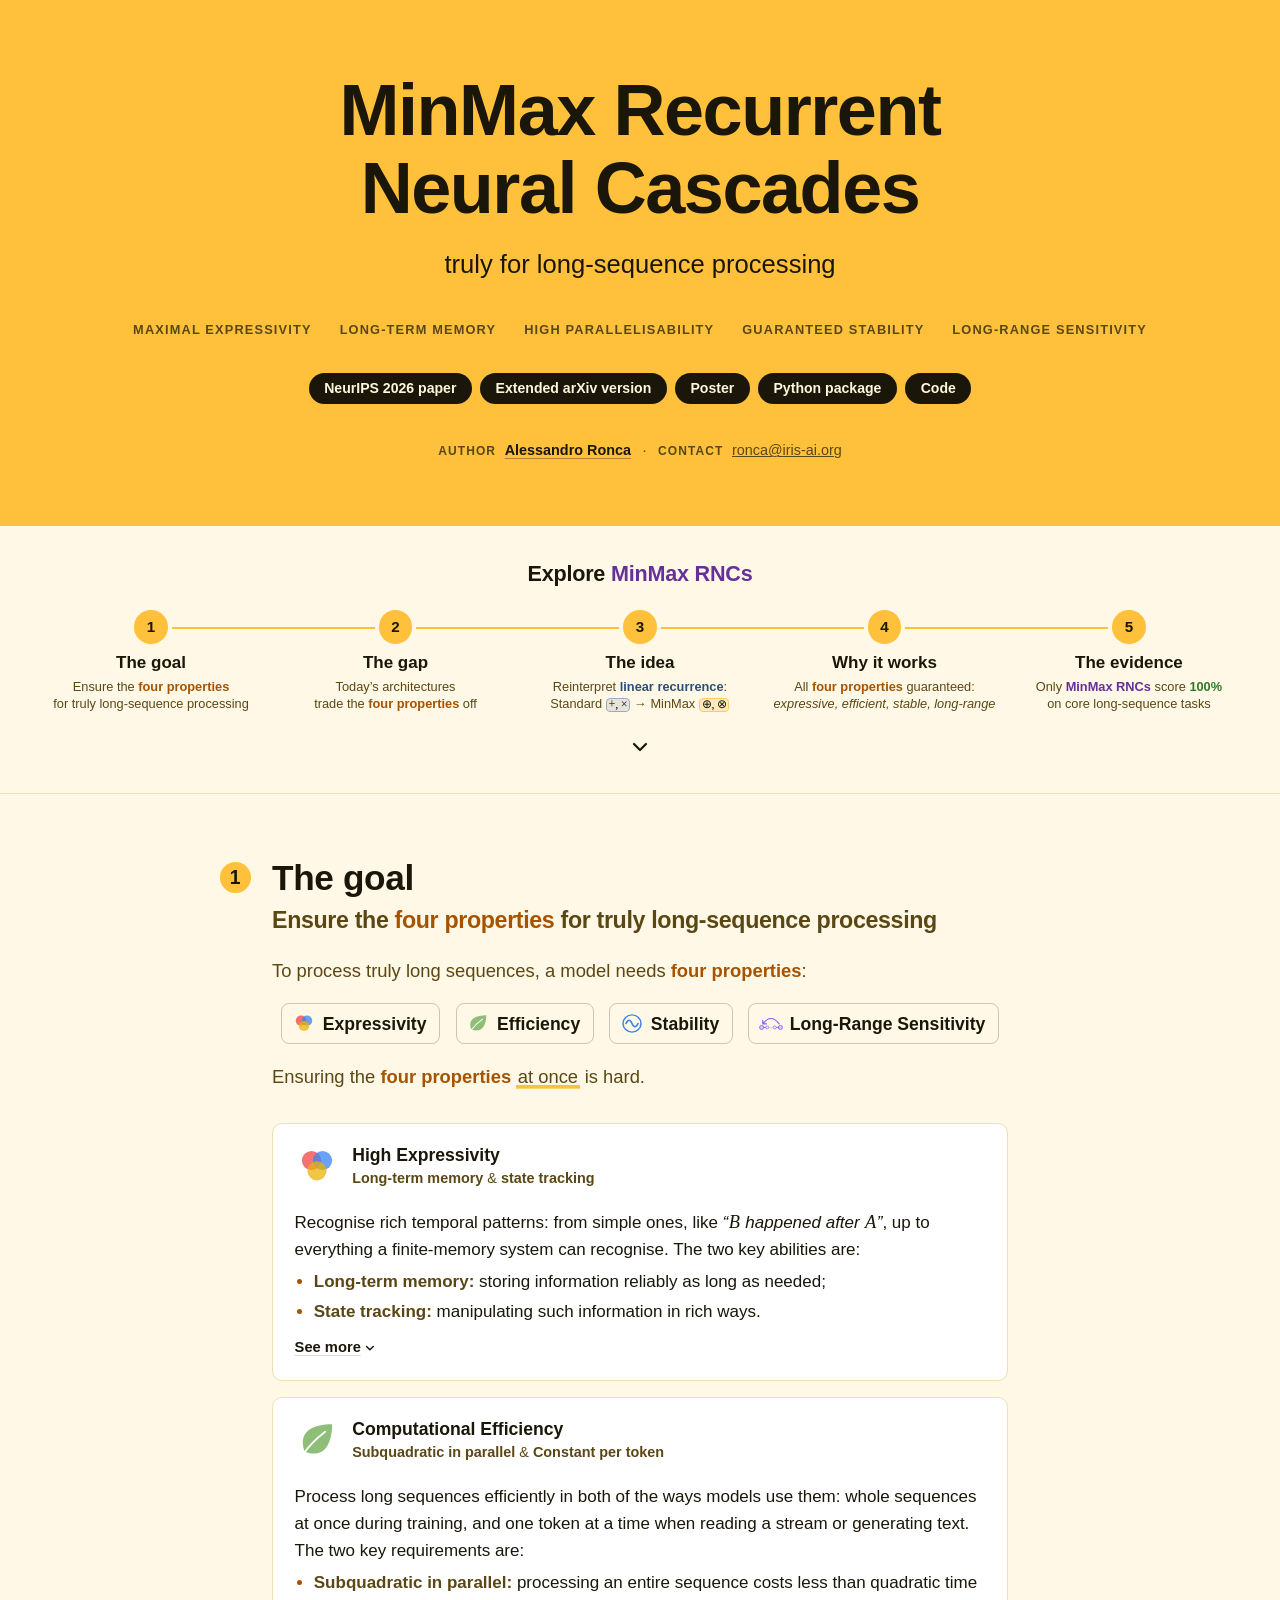
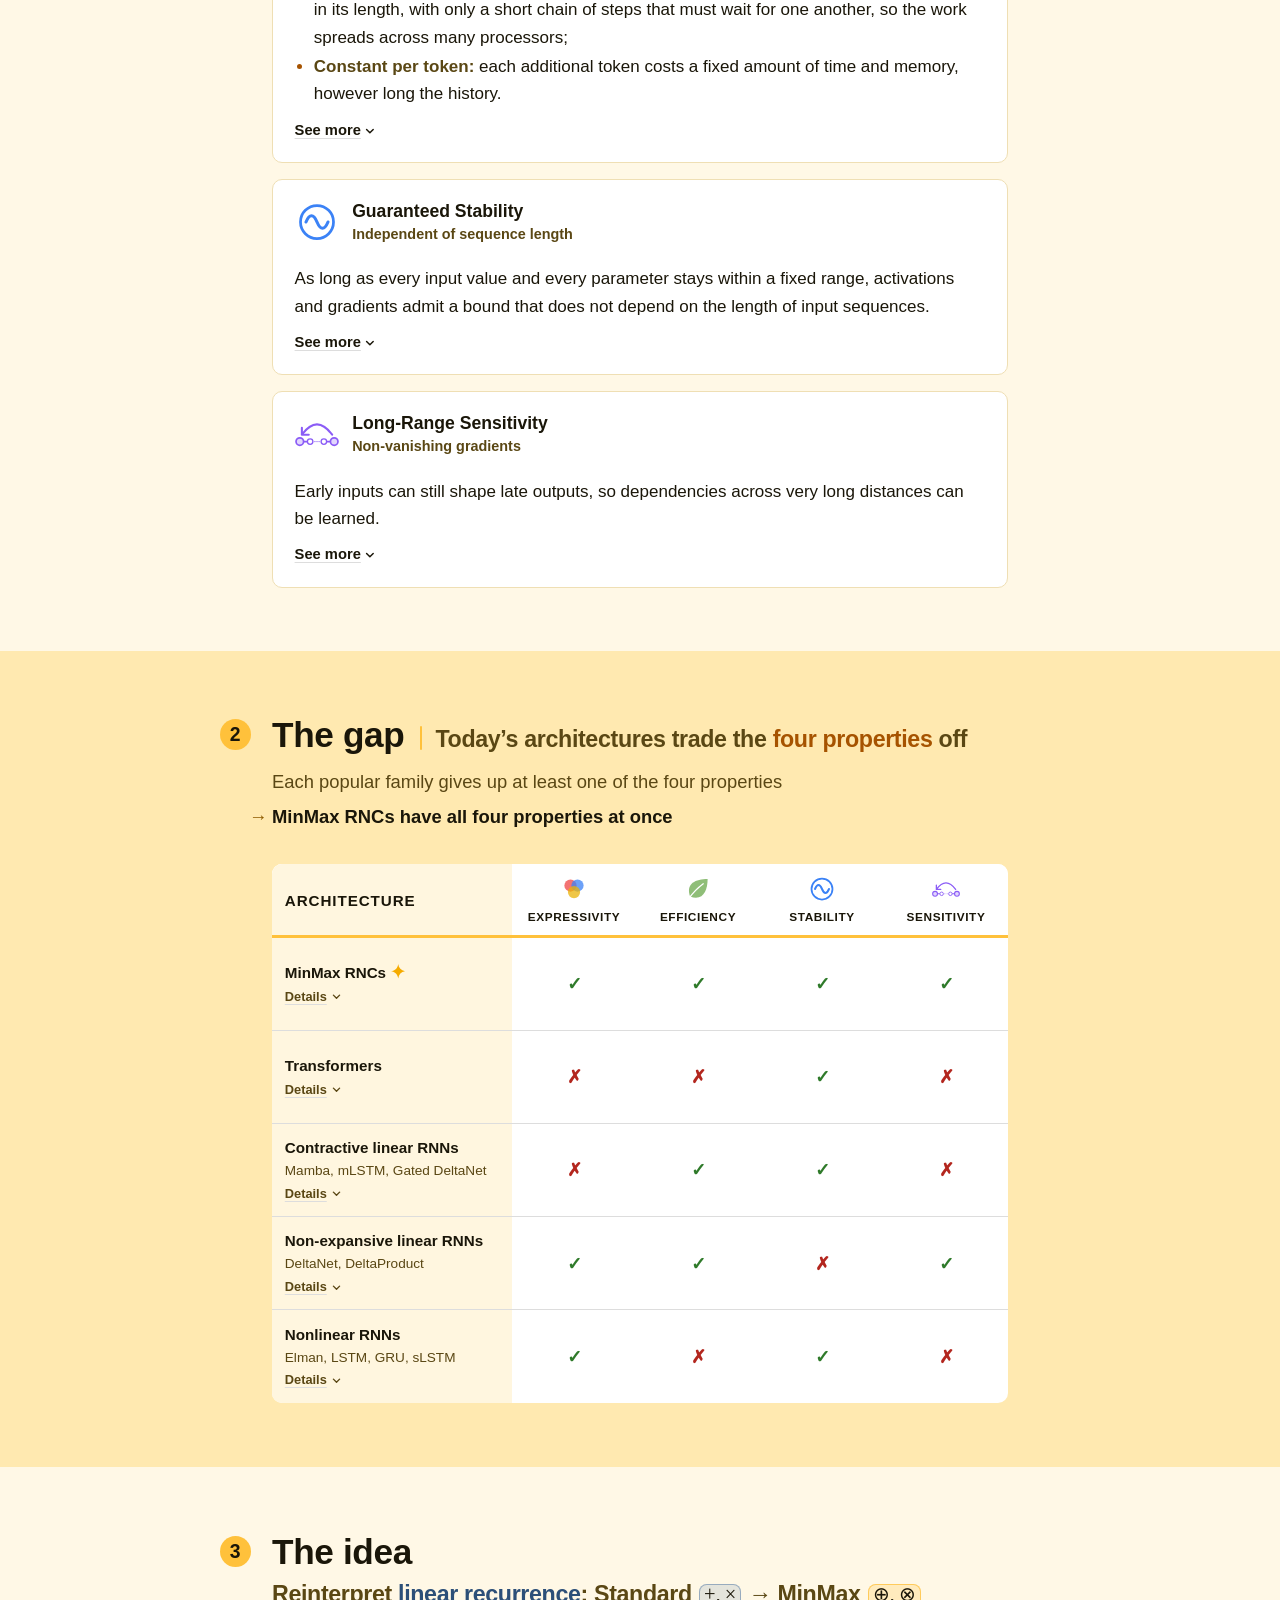
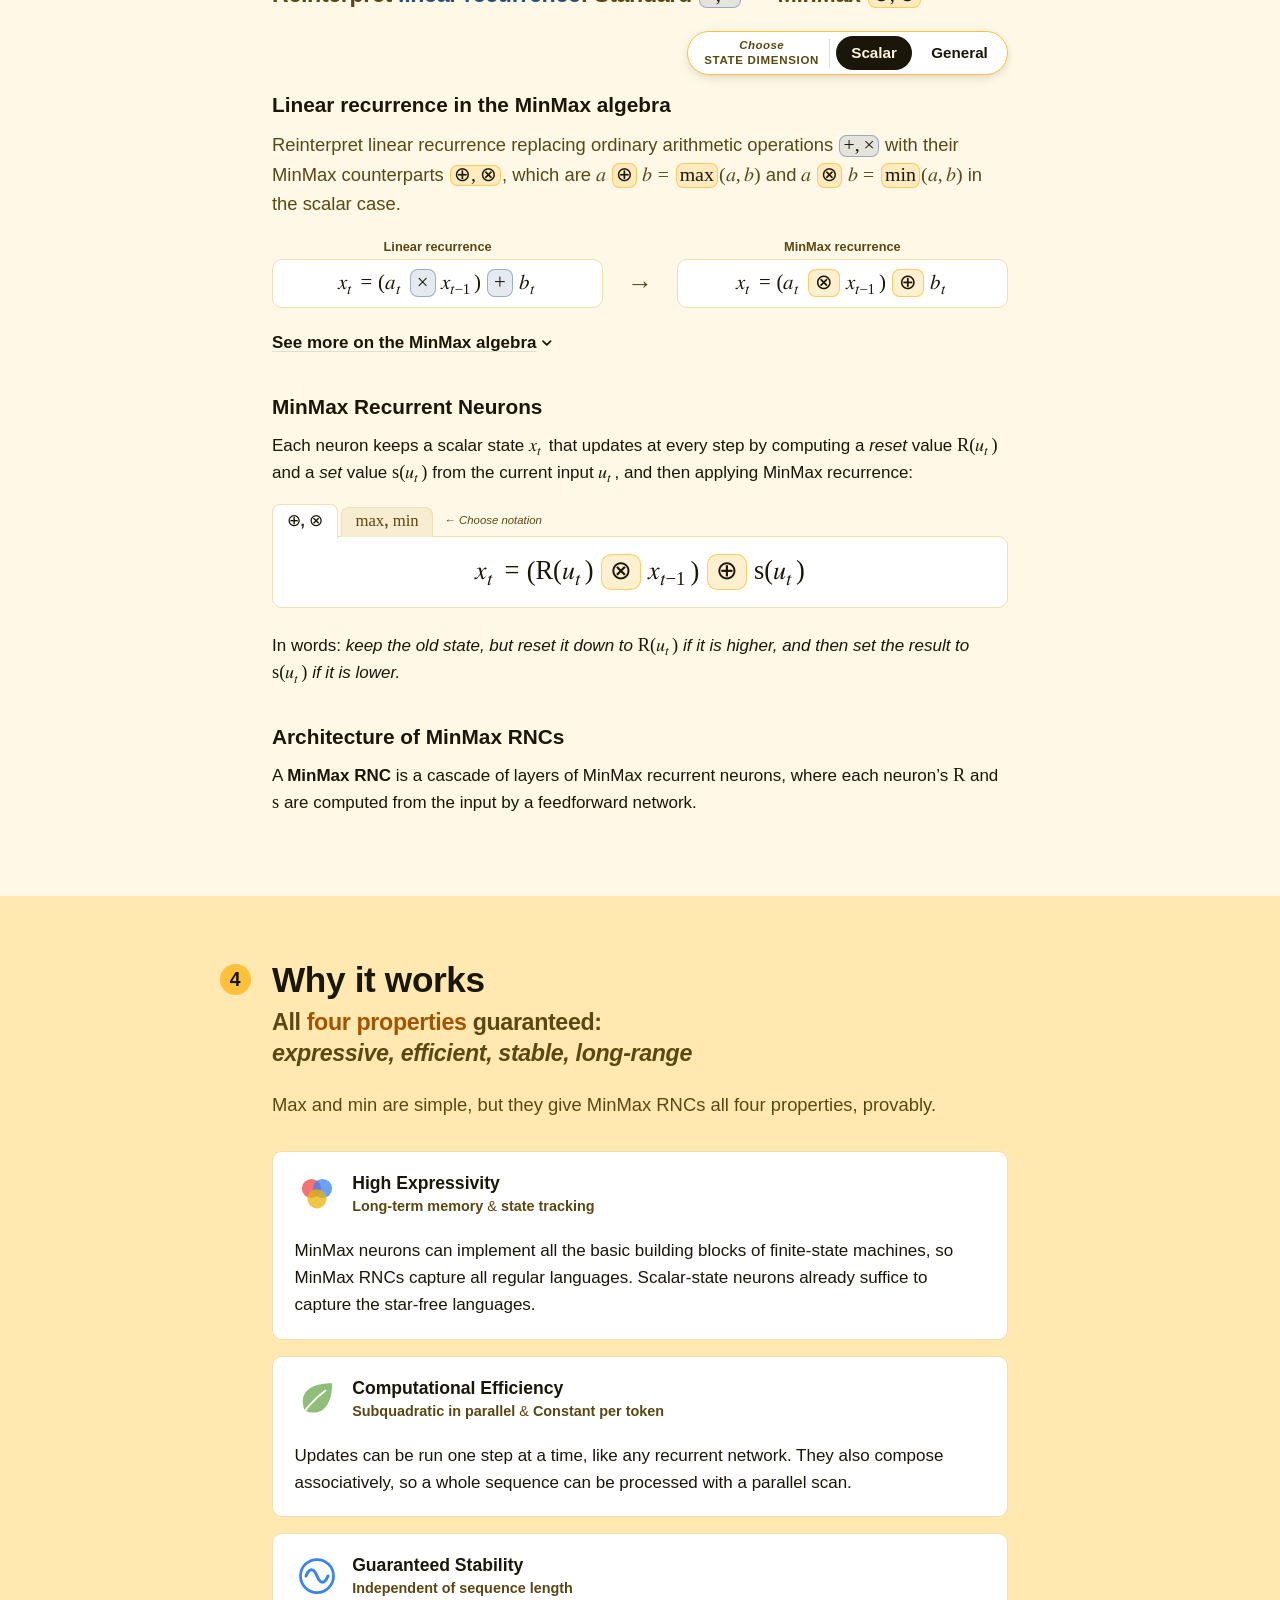
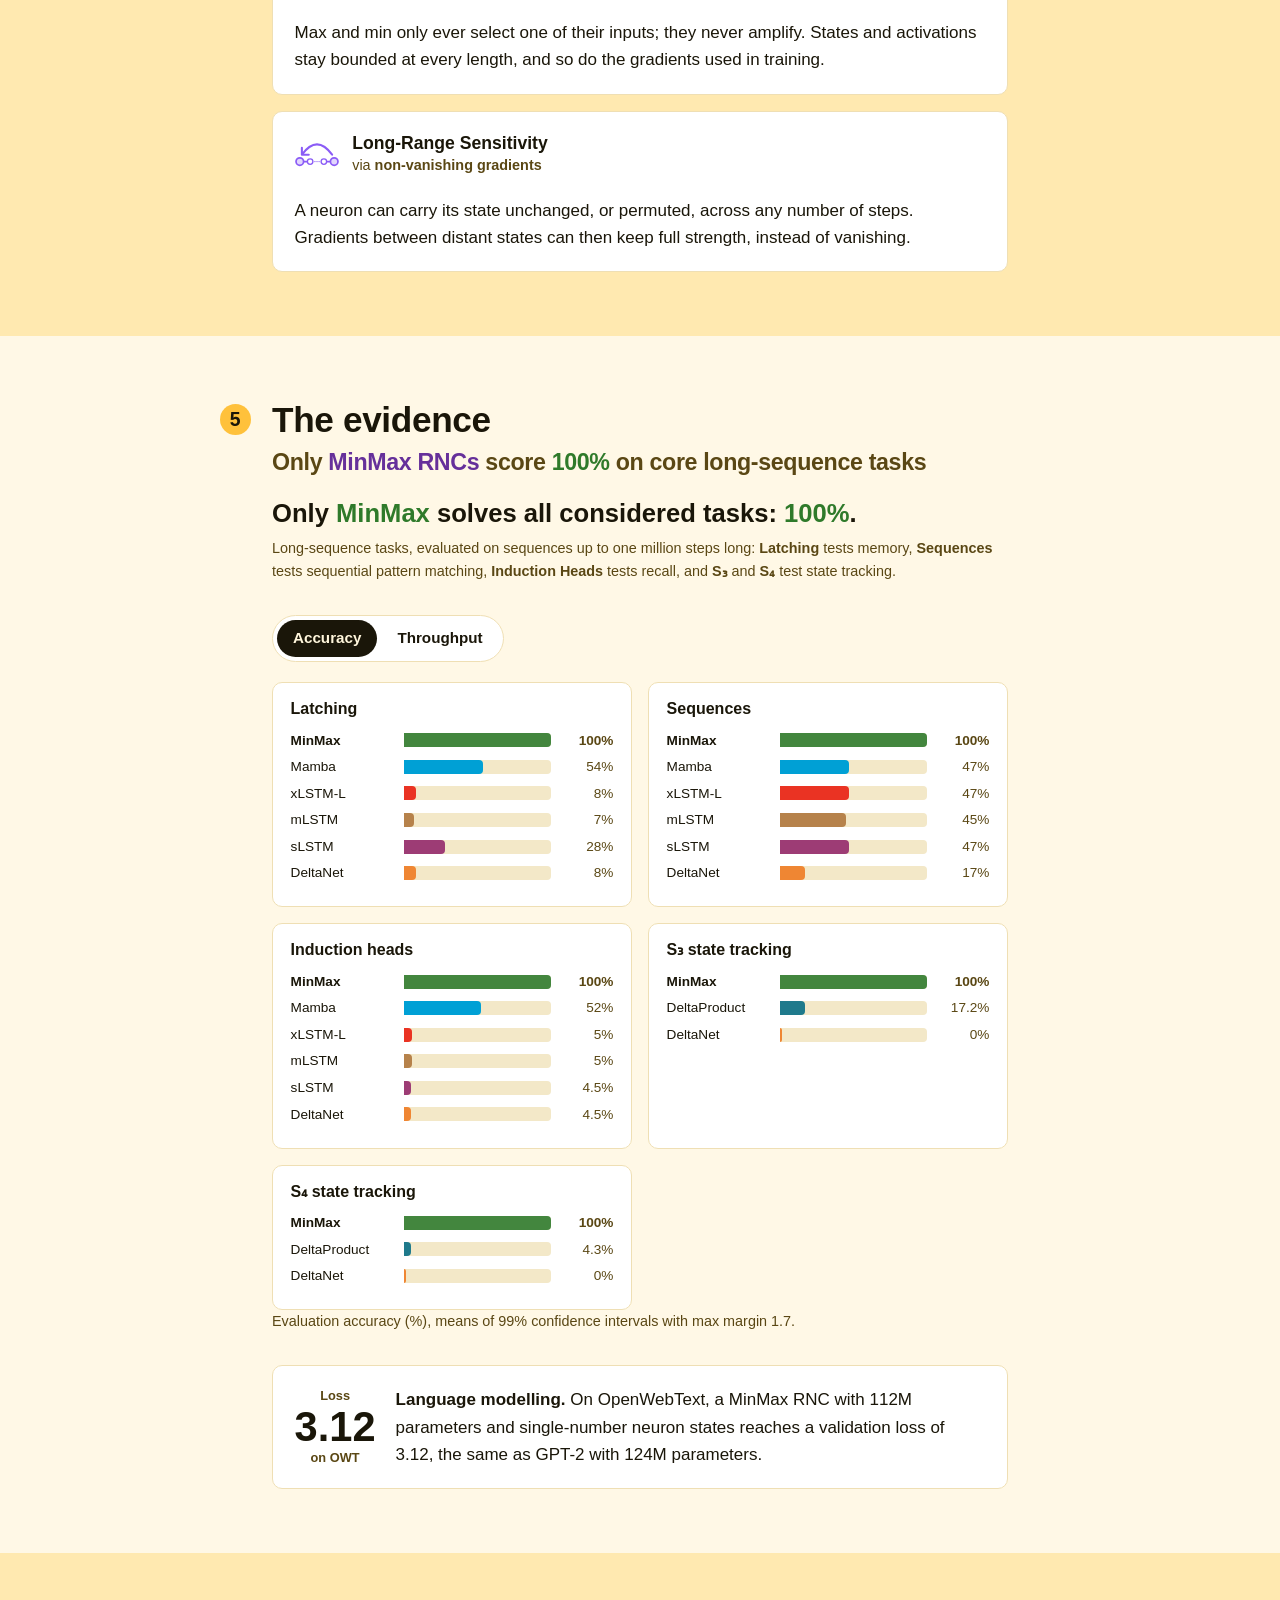
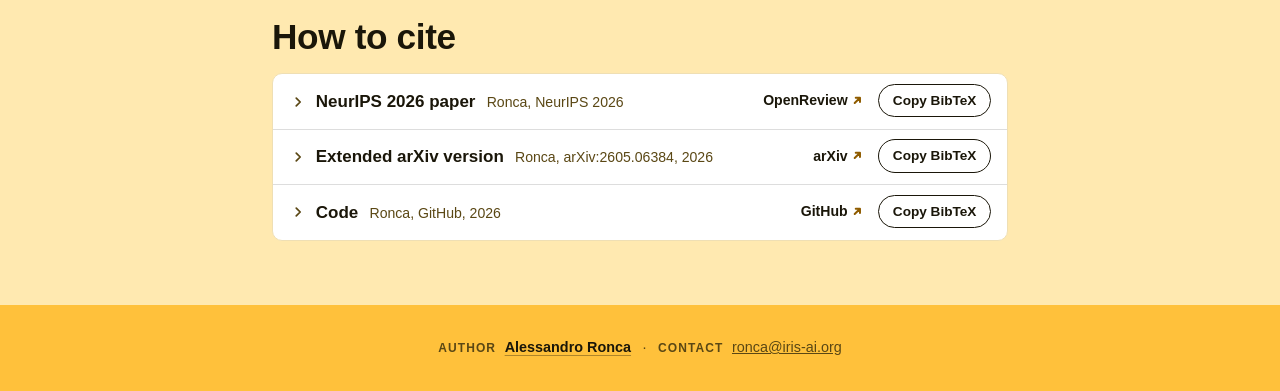
==== commit 507e25e9: "Storyline and section 1 rework: matching headings, concepts, card details - Storyline: new step word" ====
--- a/index.html
+++ b/index.html
@@ -89,13 +89,13 @@
 
   <nav class="storyline" aria-labelledby="storyline-title">
     <div class="wrap wide">
-      <h2 id="storyline-title">Explore MinMax RNCs</h2>
+      <h2 id="storyline-title">Explore <span class="concept c-ours">MinMax RNCs</span></h2>
       <ol>
-        <li><a href="#why"><span class="step-n" aria-hidden="true">1</span><span class="step-t">The goal</span><span class="step-d"><span class="ph">Processing long sequences</span></span></a></li>
-        <li><a href="#tradeoffs"><span class="step-n" aria-hidden="true">2</span><span class="step-t">Existing architectures</span><span class="step-d"><span class="ph">Where today&rsquo;s models</span> <span class="ph">fall short</span></span></a></li>
-        <li><a href="#idea"><span class="step-n" aria-hidden="true">3</span><span class="step-t">The idea</span><span class="step-d"><span class="ph">Reinterpret linear recurrence</span> <span class="ph">swapping <math><mpadded class="op classic" height="0.88em" depth="0.32em"><mrow><mo lspace="0" rspace="0">+</mo><mo lspace="0" rspace="0.2em">,</mo><mo lspace="0" rspace="0">&times;</mo></mrow></mpadded></math> for <math><mpadded class="op" height="0.88em" depth="0.32em"><mrow><mi>max</mi><mo lspace="0" rspace="0.2em">,</mo><mi>min</mi></mrow></mpadded></math></span></span></a></li>
-        <li><a href="#properties"><span class="step-n" aria-hidden="true">4</span><span class="step-t">Why it works</span><span class="step-d"><span class="ph">Expressive, efficient,</span> <span class="ph">stable, long-range</span></span></a></li>
-        <li><a href="#results"><span class="step-n" aria-hidden="true">5</span><span class="step-t">Performance</span><span class="step-d"><span class="ph">Ahead of SOTA</span> <span class="ph">on long sequences</span></span></a></li>
+        <li><a href="#why"><span class="step-n" aria-hidden="true">1</span><span class="step-t">The goal</span><span class="step-d"><span class="ph">Ensure the <span class="concept c-props">four properties</span></span> <span class="ph">for truly long-sequence processing</span></span></a></li>
+        <li><a href="#tradeoffs"><span class="step-n" aria-hidden="true">2</span><span class="step-t">The gap</span><span class="step-d"><span class="ph">Today&rsquo;s architectures</span> <span class="ph">trade the <span class="concept c-props">four properties</span> off</span></span></a></li>
+        <li><a href="#idea"><span class="step-n" aria-hidden="true">3</span><span class="step-t">The idea</span><span class="step-d"><span class="ph">Reinterpret <span class="concept c-linrec">linear recurrence</span>:</span> <span class="ph">Standard <math><mpadded class="op classic pair" height="0.8em" depth="0.24em"><mrow><mo lspace="0" rspace="0">+</mo><mo lspace="0" rspace="0.2em">,</mo><mo lspace="0" rspace="0">&times;</mo></mrow></mpadded></math> &rarr; MinMax <math><mpadded class="op pair" height="0.8em" depth="0.24em"><mrow><mo lspace="0" rspace="0">&oplus;</mo><mo lspace="0" rspace="0.2em">,</mo><mo lspace="0" rspace="0">&otimes;</mo></mrow></mpadded></math></span></span></a></li>
+        <li><a href="#properties"><span class="step-n" aria-hidden="true">4</span><span class="step-t">Why it works</span><span class="step-d"><span class="ph">All <span class="concept c-props">four properties</span> guaranteed:</span> <span class="ph"><em>expressive, efficient, stable, long-range</em></span></span></a></li>
+        <li><a href="#results"><span class="step-n" aria-hidden="true">5</span><span class="step-t">The evidence</span><span class="step-d"><span class="ph">Only <span class="concept c-ours">MinMax RNCs</span> score <span class="good">100%</span></span> <span class="ph">on core long-sequence tasks</span></span></a></li>
       </ol>
       <a class="storyline-more" href="#why" aria-label="Start reading"><svg viewBox="0 0 24 24" width="24" height="24" aria-hidden="true" focusable="false"><path d="M6 9l6 6 6-6" fill="none" stroke="currentColor" stroke-width="2.2" stroke-linecap="round" stroke-linejoin="round"/></svg></a>
     </div>
@@ -104,21 +104,35 @@
   <main>
     <section id="why" aria-labelledby="why-title">
       <div class="wrap wide">
-        <h2 id="why-title"><span class="sec-n" aria-hidden="true">1</span><span class="sec-t">What long sequences demand</span></h2>
-        <p class="lead">To process truly long sequences, a model needs <u class="em">four properties at once</u>, and getting all four together is hard.</p>
-        <h3 class="subsection cards-title" id="four-properties">Four key properties</h3>
-        <div class="cards" aria-labelledby="four-properties">
-          <div class="card">
+        <h2 id="why-title"><span class="sec-n" aria-hidden="true">1</span><span class="sec-t">The goal<span class="sec-sub"><span class="ph">Ensure the <span class="concept c-props">four properties</span></span> <span class="ph">for truly <span class="nowrap">long-sequence</span> processing</span></span></span></h2>
+        <p class="lead"><span class="unit">To process truly long sequences,</span> <span class="unit">a model needs <span class="concept c-props">four properties</span>:</span><span class="display-list"><a class="dl-item" href="#prop-expressivity"><img class="dl-icon" src="assets/icons/expressivity.svg" alt="" width="64" height="64"><span class="dl-name">Expressivity</span></a> <a class="dl-item" href="#prop-efficiency"><img class="dl-icon" src="assets/icons/efficiency.svg" alt="" width="64" height="64"><span class="dl-name">Efficiency</span></a> <a class="dl-item" href="#prop-stability"><img class="dl-icon" src="assets/icons/stability.svg" alt="" width="64" height="64"><span class="dl-name">Stability</span></a> <a class="dl-item" href="#prop-sensitivity"><img class="dl-icon" src="assets/icons/sensitivity.svg" alt="" width="64" height="64"><span class="dl-name">Long-Range Sensitivity</span></a></span><span class="unit">Ensuring the <span class="concept c-props">four properties</span> <u class="em">at once</u> is hard.</span></p>
+        <div class="cards">
+          <div class="card" id="prop-expressivity">
             <div class="card-head">
               <img class="property-icon" src="assets/icons/expressivity.svg" alt="" width="64" height="64">
               <div>
                 <h3>High Expressivity</h3>
-                <p class="card-sub">with <b>long-term memory</b></p>
-              </div>
-            </div>
-            <p>Remember what matters for as long as needed, and recognise rich temporal patterns: from simple ones, like &ldquo;B happened after A&rdquo;, up to everything a finite-memory system can recognise.</p>
-          </div>
-          <div class="card">
+                <p class="card-sub"><span class="nowrap"><b>Long-term memory</b></span> <span class="nowrap">&amp; <b>state tracking</b></span></p>
+              </div>
+            </div>
+            <p>Recognise rich temporal patterns: from simple ones, like <span class="pattern">&ldquo;<i>B</i> happened after <i>A</i>&rdquo;</span>, up to everything a finite-memory system can recognise. The two key abilities are:</p>
+            <ul class="card-list">
+              <li><b>Long-term memory:</b> storing information reliably as long as needed;</li>
+              <li><b>State tracking:</b> manipulating such information in rich ways.</li>
+            </ul>
+            <p class="see-more-line card-more-line"><button type="button" class="see-more" aria-expanded="false" aria-controls="expressivity-more" hidden><span class="sm-labels"><span class="when-closed">See more</span><span class="when-open">See less</span></span><svg class="chev" viewBox="0 0 16 16" width="12" height="12" aria-hidden="true" focusable="false"><path d="M3.5 6 8 10.5 12.5 6" fill="none" stroke="currentColor" stroke-width="2" stroke-linecap="round" stroke-linejoin="round"/></svg></button></p>
+            <div class="more-body card-more" id="expressivity-more">
+              <p><b class="run-in">More examples.</b></p>
+              <ul class="card-list">
+                <li><b>Sequence matching:</b> follow patterns of several events that must occur in a given order, starting over whenever a reset event appears; the evidence is scattered across the whole sequence.</li>
+                <li><b>Recall:</b> return the very first token of the sequence or, at the second occurrence of a marker, the token that came right after its first occurrence, however far back.</li>
+                <li><b>State tracking:</b> follow a sequence of rearrangements of 3 or 4 objects (the word problems of the groups S<sub>3</sub> and S<sub>4</sub>); the current arrangement depends on every step and on their order.</li>
+              </ul>
+              <p><b class="run-in">The automata view.</b> The patterns a finite-memory system can recognise are the <em>regular languages</em>, the ones recognised by finite automata. By the Krohn&ndash;Rhodes theorem, every automaton can be simulated by a cascade of two kinds of building blocks: <em>identity-reset</em> blocks, which store a value and keep it unchanged until it is overwritten (long-term memory), and <em>permutation</em> blocks, which rearrange information reversibly (state tracking).</p>
+              <p>The patterns that need only the first kind are the <em>star-free languages</em>. Sequence matching and recall are of this kind, while S<sub>3</sub> and S<sub>4</sub> also need permutations.</p>
+            </div>
+          </div>
+          <div class="card" id="prop-efficiency">
             <div class="card-head">
               <img class="property-icon" src="assets/icons/efficiency.svg" alt="" width="64" height="64">
               <div>
@@ -126,9 +140,23 @@
                 <p class="card-sub"><span class="nowrap"><b>Subquadratic in parallel</b></span> <span class="nowrap">&amp; <b>Constant per token</b></span></p>
               </div>
             </div>
-            <p>Subquadratic cost for processing an entire sequence in parallel, and constant cost for each additional token.</p>
-          </div>
-          <div class="card">
+            <p>Process long sequences efficiently in both of the ways models use them: whole sequences at once during training, and one token at a time when reading a stream or generating text. The two key requirements are:</p>
+            <ul class="card-list">
+              <li><b>Subquadratic in parallel:</b> processing an entire sequence costs less than quadratic time in its length, with only a short chain of steps that must wait for one another, so the work spreads across many processors;</li>
+              <li><b>Constant per token:</b> each additional token costs a fixed amount of time and memory, however long the history.</li>
+            </ul>
+            <p class="see-more-line card-more-line"><button type="button" class="see-more" aria-expanded="false" aria-controls="efficiency-more" hidden><span class="sm-labels"><span class="when-closed">See more</span><span class="when-open">See less</span></span><svg class="chev" viewBox="0 0 16 16" width="12" height="12" aria-hidden="true" focusable="false"><path d="M3.5 6 8 10.5 12.5 6" fill="none" stroke="currentColor" stroke-width="2" stroke-linecap="round" stroke-linejoin="round"/></svg></button></p>
+            <div class="more-body card-more" id="efficiency-more">
+              <p><b class="run-in">Examples.</b></p>
+              <ul class="card-list">
+                <li><b>Long documents:</b> full self-attention compares every token with every other, so doubling the length roughly quadruples the cost.</li>
+                <li><b>Streaming and generation:</b> a model reading a live stream or writing text token by token should not slow down, or need more memory, as the history grows.</li>
+                <li><b>Training on long sequences:</b> GPUs need work they can spread across the whole sequence, which a strictly step-by-step recurrence cannot offer.</li>
+              </ul>
+              <p><b class="run-in">The precise notion.</b> Two measures matter in parallel. <em>Work</em> is the total number of operations. <em>Depth</em> is the longest chain of steps that must wait for one another, which sets the running time when there are enough processors. For a sequence of length <i>T</i>, we want work that grows less than quadratically (ideally linearly) in <i>T</i> and depth far below <i>T</i>, for example logarithmic. In recurrent form, each new token should cost a fixed amount of time and memory, however many tokens came before it.</p>
+            </div>
+          </div>
+          <div class="card" id="prop-stability">
             <div class="card-head">
               <img class="property-icon" src="assets/icons/stability.svg" alt="" width="64" height="64">
               <div>
@@ -136,9 +164,19 @@
                 <p class="card-sub"><b>Independent of sequence length</b></p>
               </div>
             </div>
-            <p>Activations and gradients stay bounded, no matter how long the sequence gets.</p>
-          </div>
-          <div class="card">
+            <p>As long as every input value and every parameter stays within a fixed range, activations and gradients admit a bound that does not depend on the length of input sequences.</p>
+            <p class="see-more-line card-more-line"><button type="button" class="see-more" aria-expanded="false" aria-controls="stability-more" hidden><span class="sm-labels"><span class="when-closed">See more</span><span class="when-open">See less</span></span><svg class="chev" viewBox="0 0 16 16" width="12" height="12" aria-hidden="true" focusable="false"><path d="M3.5 6 8 10.5 12.5 6" fill="none" stroke="currentColor" stroke-width="2" stroke-linecap="round" stroke-linejoin="round"/></svg></button></p>
+            <div class="more-body card-more" id="stability-more">
+              <p><b class="run-in">Examples.</b></p>
+              <ul class="card-list">
+                <li><b>Amplification:</b> if each update can enlarge the state even a little, the state can grow without limit over a long sequence.</li>
+                <li><b>Accumulation:</b> even without amplification, inputs that are added at every step can pile up. States then drift away, and gradients grow with sequence length.</li>
+                <li><b>Train short, run long:</b> a model trained on thousands of tokens and used on millions would meet activation sizes it has never seen if those sizes depended on length.</li>
+              </ul>
+              <p><b class="run-in">The precise notion.</b> <em>Bounded input, bounded state:</em> for any bound on the size of inputs and parameters, there is a single constant that bounds every state and output at every timestep, for sequences of any length. The same requirement applies to training: the gradient of the loss with respect to the parameters must stay below a constant that does not depend on sequence length.</p>
+            </div>
+          </div>
+          <div class="card" id="prop-sensitivity">
             <div class="card-head">
               <img class="property-icon" src="assets/icons/sensitivity.svg" alt="" width="64" height="64">
               <div>
@@ -147,6 +185,16 @@
               </div>
             </div>
             <p>Early inputs can still shape late outputs, so dependencies across very long distances can be learned.</p>
+            <p class="see-more-line card-more-line"><button type="button" class="see-more" aria-expanded="false" aria-controls="sensitivity-more" hidden><span class="sm-labels"><span class="when-closed">See more</span><span class="when-open">See less</span></span><svg class="chev" viewBox="0 0 16 16" width="12" height="12" aria-hidden="true" focusable="false"><path d="M3.5 6 8 10.5 12.5 6" fill="none" stroke="currentColor" stroke-width="2" stroke-linecap="round" stroke-linejoin="round"/></svg></button></p>
+            <div class="more-body card-more" id="sensitivity-more">
+              <p><b class="run-in">Examples.</b></p>
+              <ul class="card-list">
+                <li><b>A switch set early:</b> a flag turned on at the first token must still decide the output a million tokens later.</li>
+                <li><b>Tracking a state:</b> following parity, or a shuffle of items, means every input up to the end can change the answer.</li>
+                <li><b>Fading memory:</b> in contractive models, a long enough stretch of recent input wipes out the influence of earlier input.</li>
+              </ul>
+              <p><b class="run-in">The precise notion.</b> The <em>state-to-state derivative</em> measures how much the state at time <i>t</i> responds to a small change in an earlier state. It is a product of one Jacobian per step. If every factor shrinks, the product <em>vanishes</em> over long distances, so errors at late outputs send no learning signal back to early inputs. <em>Non-vanishing</em> means that there are inputs for which this derivative keeps norm one at every timestep, however far apart the two times are. Together with bounded gradients, this means the derivative neither explodes nor fades.</p>
+            </div>
           </div>
         </div>
       </div>
@@ -154,7 +202,7 @@
 
     <section id="tradeoffs" aria-labelledby="tradeoffs-title">
       <div class="wrap wide">
-        <h2 id="tradeoffs-title"><span class="sec-n" aria-hidden="true">2</span><span class="sec-t">Existing architectures</span></h2>
+        <h2 id="tradeoffs-title"><span class="sec-n" aria-hidden="true">2</span><span class="sec-t">The gap<span class="sec-sub"><span class="ph">Today&rsquo;s architectures</span> <span class="ph">trade the <span class="concept c-props">four properties</span> off</span></span></span></h2>
         <p class="lead verdict-lead">Each popular family gives up at least one of the four properties <span class="punch-wrap"><span class="sep" aria-hidden="true">&rarr;</span><strong class="punch">MinMax RNCs have all four properties at once</strong></span></p>
         <div class="table-scroll">
           <table class="compare">
@@ -283,7 +331,7 @@
 
     <section id="idea" aria-labelledby="idea-title">
       <div class="wrap wide">
-        <h2 id="idea-title"><span class="sec-n" aria-hidden="true">3</span><span class="sec-t">The idea</span></h2>
+        <h2 id="idea-title"><span class="sec-n" aria-hidden="true">3</span><span class="sec-t">The idea<span class="sec-sub"><span class="ph">Reinterpret <span class="concept c-linrec">linear recurrence</span>:</span> <span class="ph">Standard <math><mpadded class="op classic pair" height="0.8em" depth="0.24em"><mrow><mo lspace="0" rspace="0">+</mo><mo lspace="0" rspace="0.2em">,</mo><mo lspace="0" rspace="0">&times;</mo></mrow></mpadded></math> &rarr; MinMax <math><mpadded class="op pair" height="0.8em" depth="0.24em"><mrow><mo lspace="0" rspace="0">&oplus;</mo><mo lspace="0" rspace="0.2em">,</mo><mo lspace="0" rspace="0">&otimes;</mo></mrow></mpadded></math></span></span></span></h2>
         <div class="dim-scope"> <!-- the Scalar / General switch sticks only within this block -->
         <div class="dim-switch">
           <div class="tabs dim-tabs" role="group" aria-labelledby="dim-label" hidden>
@@ -293,7 +341,7 @@
           </div>
         </div>
         <h3 class="subsection" id="minmax-algebra">Linear recurrence in the MinMax algebra</h3>
-        <p class="lead" id="algebra">Reinterpret linear recurrence replacing ordinary arithmetic operations <math><mpadded class="op classic" height="0.88em" depth="0.32em"><mrow><mo lspace="0" rspace="0">+</mo><mo lspace="0" rspace="0.2em">,</mo><mo lspace="0" rspace="0">&times;</mo></mrow></mpadded></math> with their MinMax counterparts <math><mpadded class="op" height="0.88em" depth="0.32em"><mrow><mo lspace="0" rspace="0">&oplus;</mo><mo lspace="0" rspace="0.2em">,</mo><mo lspace="0" rspace="0">&otimes;</mo></mrow></mpadded></math><span data-dim-panel="scalar" hidden>, which are</span><span data-dim-panel="general">. On scalars, they are</span> <math><mi>a</mi><mpadded class="op" height="0.88em" depth="0.32em"><mo lspace="0.2222em" rspace="0.2222em">&oplus;</mo></mpadded><mi>b</mi><mo lspace="0.2778em" rspace="0.2778em">=</mo><mpadded class="op" height="0.88em" depth="0.32em"><mi>max</mi></mpadded><mo stretchy="false">(</mo><mi>a</mi><mo separator="true">,</mo><mi>b</mi><mo stretchy="false">)</mo></math> and <span class="nowrap"><math><mi>a</mi><mpadded class="op" height="0.88em" depth="0.32em"><mo lspace="0.2222em" rspace="0.2222em">&otimes;</mo></mpadded><mi>b</mi><mo lspace="0.2778em" rspace="0.2778em">=</mo><mpadded class="op" height="0.88em" depth="0.32em"><mi>min</mi></mpadded><mo stretchy="false">(</mo><mi>a</mi><mo separator="true">,</mo><mi>b</mi><mo stretchy="false">)</mo></math><span data-dim-panel="general" class="wrap">, and then they apply to vectors and matrices analogously to <math><mpadded class="op classic" height="0.88em" depth="0.32em"><mrow><mo lspace="0" rspace="0">+</mo><mo lspace="0" rspace="0.2em">,</mo><mo lspace="0" rspace="0">&times;</mo></mrow></mpadded></math></span><span data-dim-panel="scalar" hidden class="wrap"> in the scalar case</span>.</span></p>
+        <p class="lead" id="algebra">Reinterpret linear recurrence replacing ordinary arithmetic operations <math><mpadded class="op classic pair" height="0.8em" depth="0.24em"><mrow><mo lspace="0" rspace="0">+</mo><mo lspace="0" rspace="0.2em">,</mo><mo lspace="0" rspace="0">&times;</mo></mrow></mpadded></math> with their MinMax counterparts <math><mpadded class="op pair" height="0.8em" depth="0.24em"><mrow><mo lspace="0" rspace="0">&oplus;</mo><mo lspace="0" rspace="0.2em">,</mo><mo lspace="0" rspace="0">&otimes;</mo></mrow></mpadded></math><span data-dim-panel="scalar" hidden>, which are</span><span data-dim-panel="general">. On scalars, they are</span> <math><mi>a</mi><mpadded class="op" height="0.88em" depth="0.32em"><mo lspace="0.2222em" rspace="0.2222em">&oplus;</mo></mpadded><mi>b</mi><mo lspace="0.2778em" rspace="0.2778em">=</mo><mpadded class="op" height="0.88em" depth="0.32em"><mi>max</mi></mpadded><mo stretchy="false">(</mo><mi>a</mi><mo separator="true">,</mo><mi>b</mi><mo stretchy="false">)</mo></math> and <span class="nowrap"><math><mi>a</mi><mpadded class="op" height="0.88em" depth="0.32em"><mo lspace="0.2222em" rspace="0.2222em">&otimes;</mo></mpadded><mi>b</mi><mo lspace="0.2778em" rspace="0.2778em">=</mo><mpadded class="op" height="0.88em" depth="0.32em"><mi>min</mi></mpadded><mo stretchy="false">(</mo><mi>a</mi><mo separator="true">,</mo><mi>b</mi><mo stretchy="false">)</mo></math><span data-dim-panel="general" class="wrap">, and then they apply to vectors and matrices analogously to <math><mpadded class="op classic pair" height="0.8em" depth="0.24em"><mrow><mo lspace="0" rspace="0">+</mo><mo lspace="0" rspace="0.2em">,</mo><mo lspace="0" rspace="0">&times;</mo></mrow></mpadded></math></span><span data-dim-panel="scalar" hidden class="wrap"> in the scalar case</span>.</span></p>
         <div class="formula-flow" role="group" aria-label="From the linear recurrence to the MinMax recurrence">
           <span class="card-t ft1">Linear recurrence</span>
           <div class="formula fc1"><math data-dim-panel="scalar" hidden displaystyle="true"><msub><mi>x</mi><mi>t</mi></msub><mo lspace="0.2778em" rspace="0.2778em">=</mo><mo stretchy="false">(</mo><msub><mi>a</mi><mi>t</mi></msub><mpadded class="op classic" height="0.88em" depth="0.32em"><mo lspace="0.2222em" rspace="0.2222em">&times;</mo></mpadded><msub><mi>x</mi><mrow><mi>t</mi><mo lspace="0" rspace="0">&minus;</mo><mn>1</mn></mrow></msub><mo stretchy="false">)</mo><mpadded class="op classic" height="0.88em" depth="0.32em"><mo lspace="0.2222em" rspace="0.2222em">+</mo></mpadded><msub><mi>b</mi><mi>t</mi></msub></math><math data-dim-panel="general" displaystyle="true"><msub><mi>x</mi><mi>t</mi></msub><mo lspace="0.2778em" rspace="0.2778em">=</mo><mo stretchy="false">(</mo><msub><mi>A</mi><mi>t</mi></msub><mpadded class="op classic" height="0.88em" depth="0.32em"><mo lspace="0.2222em" rspace="0.2222em">&times;</mo></mpadded><msub><mi>x</mi><mrow><mi>t</mi><mo lspace="0" rspace="0">&minus;</mo><mn>1</mn></mrow></msub><mo stretchy="false">)</mo><mpadded class="op classic" height="0.88em" depth="0.32em"><mo lspace="0.2222em" rspace="0.2222em">+</mo></mpadded><msub><mi>b</mi><mi>t</mi></msub></math></div>
@@ -315,8 +363,8 @@
             <math display="block" class="narrow-only"><mtable columnalign="right left" columnspacing="0" rowspacing="0.5em"><mtr><mtd><msub><mrow><mo stretchy="false">(</mo><mi>A</mi><mpadded class="op" height="0.88em" depth="0.32em"><mo lspace="0.2222em" rspace="0.2222em">&otimes;</mo></mpadded><mi>B</mi><mo stretchy="false">)</mo></mrow><mrow><mi>i</mi><mi>j</mi></mrow></msub></mtd><mtd><mrow><mo lspace="0.2778em" rspace="0.2778em">=</mo><munder><mpadded class="op big" height="1.16em" depth="0.58em"><mo lspace="0" rspace="0">&bigoplus;</mo></mpadded><mi>k</mi></munder><mo stretchy="false">(</mo><msub><mi>A</mi><mrow><mi>i</mi><mi>k</mi></mrow></msub><mpadded class="op" height="0.88em" depth="0.32em"><mo lspace="0.2222em" rspace="0.2222em">&otimes;</mo></mpadded><msub><mi>B</mi><mrow><mi>k</mi><mi>j</mi></mrow></msub><mo stretchy="false">)</mo></mrow></mtd></mtr><mtr><mtd></mtd><mtd><mrow><mo lspace="0.2778em" rspace="0.2778em">=</mo><munder><mpadded class="op" height="0.88em" depth="0.32em"><mi>max</mi></mpadded><mi>k</mi></munder><mpadded class="op" height="0.88em" depth="0.32em"><mi>min</mi></mpadded><mo stretchy="false">(</mo><msub><mi>A</mi><mrow><mi>i</mi><mi>k</mi></mrow></msub><mo separator="true">,</mo><msub><mi>B</mi><mrow><mi>k</mi><mi>j</mi></mrow></msub><mo stretchy="false">)</mo></mrow></mtd></mtr></mtable></math>
           </div>
           </div>
-          <p><b class="run-in">Associativity, commutativity, distributivity.</b> Like <math><mpadded class="op classic" height="0.88em" depth="0.32em"><mrow><mo lspace="0" rspace="0">+</mo><mo lspace="0" rspace="0.2em">,</mo><mo lspace="0" rspace="0">&times;</mo></mrow></mpadded></math>, both <math><mpadded class="op" height="0.88em" depth="0.32em"><mo lspace="0" rspace="0">&oplus;</mo></mpadded></math> and <math><mpadded class="op" height="0.88em" depth="0.32em"><mo lspace="0" rspace="0">&otimes;</mo></mpadded></math> are associative and commutative, and <math><mpadded class="op" height="0.88em" depth="0.32em"><mo lspace="0" rspace="0">&otimes;</mo></mpadded></math> distributes over <math><mpadded class="op" height="0.88em" depth="0.32em"><mo lspace="0" rspace="0">&oplus;</mo></mpadded></math>, just as <math><mpadded class="op classic" height="0.88em" depth="0.32em"><mo lspace="0" rspace="0">&times;</mo></mpadded></math> distributes over <math><mpadded class="op classic" height="0.88em" depth="0.32em"><mo lspace="0" rspace="0">+</mo></mpadded></math>. These properties are what let a whole sequence be processed with a parallel scan (see <a href="#properties">Why it works</a>).</p>
-          <p><b class="run-in">Selectivity.</b> Unlike <math><mpadded class="op classic" height="0.88em" depth="0.32em"><mrow><mo lspace="0" rspace="0">+</mo><mo lspace="0" rspace="0.2em">,</mo><mo lspace="0" rspace="0">&times;</mo></mrow></mpadded></math>, the operations <math><mpadded class="op" height="0.88em" depth="0.32em"><mrow><mo lspace="0" rspace="0">&oplus;</mo><mo lspace="0" rspace="0.2em">,</mo><mo lspace="0" rspace="0">&otimes;</mo></mrow></mpadded></math> never create new values: they only pick one of their arguments. This is what keeps MinMax RNCs stable however long the sequence (see <a href="#properties">Why it works</a>).</p>
+          <p><b class="run-in">Associativity, commutativity, distributivity.</b> Like <math><mpadded class="op classic pair" height="0.8em" depth="0.24em"><mrow><mo lspace="0" rspace="0">+</mo><mo lspace="0" rspace="0.2em">,</mo><mo lspace="0" rspace="0">&times;</mo></mrow></mpadded></math>, both <math><mpadded class="op" height="0.88em" depth="0.32em"><mo lspace="0" rspace="0">&oplus;</mo></mpadded></math> and <math><mpadded class="op" height="0.88em" depth="0.32em"><mo lspace="0" rspace="0">&otimes;</mo></mpadded></math> are associative and commutative, and <math><mpadded class="op" height="0.88em" depth="0.32em"><mo lspace="0" rspace="0">&otimes;</mo></mpadded></math> distributes over <math><mpadded class="op" height="0.88em" depth="0.32em"><mo lspace="0" rspace="0">&oplus;</mo></mpadded></math>, just as <math><mpadded class="op classic" height="0.88em" depth="0.32em"><mo lspace="0" rspace="0">&times;</mo></mpadded></math> distributes over <math><mpadded class="op classic" height="0.88em" depth="0.32em"><mo lspace="0" rspace="0">+</mo></mpadded></math>. These properties are what let a whole sequence be processed with a parallel scan (see <a href="#properties">Why it works</a>).</p>
+          <p><b class="run-in">Selectivity.</b> Unlike <math><mpadded class="op classic pair" height="0.8em" depth="0.24em"><mrow><mo lspace="0" rspace="0">+</mo><mo lspace="0" rspace="0.2em">,</mo><mo lspace="0" rspace="0">&times;</mo></mrow></mpadded></math>, the operations <math><mpadded class="op pair" height="0.8em" depth="0.24em"><mrow><mo lspace="0" rspace="0">&oplus;</mo><mo lspace="0" rspace="0.2em">,</mo><mo lspace="0" rspace="0">&otimes;</mo></mrow></mpadded></math> never create new values: they only pick one of their arguments. This is what keeps MinMax RNCs stable however long the sequence (see <a href="#properties">Why it works</a>).</p>
         </div>
         <h3 class="subsection" id="neurons">MinMax Recurrent Neurons</h3>
         <div class="neurons-scalar" id="scalar-neurons" data-dim-panel="scalar">
@@ -408,7 +456,7 @@
 
     <section id="properties" aria-labelledby="properties-title">
       <div class="wrap wide">
-        <h2 id="properties-title"><span class="sec-n" aria-hidden="true">4</span><span class="sec-t">Why it works</span></h2>
+        <h2 id="properties-title"><span class="sec-n" aria-hidden="true">4</span><span class="sec-t">Why it works<span class="sec-sub"><span class="ph">All <span class="concept c-props">four properties</span> guaranteed:</span> <span class="ph"><em>expressive, efficient, stable, long-range</em></span></span></span></h2>
         <p class="lead">Max and min are simple, but they give MinMax RNCs all four properties, provably.</p>
         <div class="cards">
           <div class="card">
@@ -416,7 +464,7 @@
               <img class="property-icon" src="assets/icons/expressivity.svg" alt="" width="64" height="64">
               <div>
                 <h3>High Expressivity</h3>
-                <p class="card-sub">with <b>long-term memory</b></p>
+                <p class="card-sub"><span class="nowrap"><b>Long-term memory</b></span> <span class="nowrap">&amp; <b>state tracking</b></span></p>
               </div>
             </div>
             <p>MinMax neurons can implement all the basic building blocks of finite-state machines, so MinMax RNCs capture all regular languages. Scalar-state neurons already suffice to capture the star-free languages.</p>
@@ -457,7 +505,7 @@
 
     <section id="results" aria-labelledby="results-title">
       <div class="wrap wide">
-        <h2 id="results-title"><span class="sec-n" aria-hidden="true">5</span><span class="sec-t">Performance</span></h2>
+        <h2 id="results-title"><span class="sec-n" aria-hidden="true">5</span><span class="sec-t">The evidence<span class="sec-sub"><span class="ph">Only <span class="concept c-ours">MinMax RNCs</span> score <span class="good">100%</span></span> <span class="ph">on core <span class="nowrap">long-sequence</span> tasks</span></span></span></h2>
         <p class="headline">Only <em>MinMax</em> solves all considered tasks: <em>100%</em>.</p>
         <p class="note">Long-sequence tasks, evaluated on sequences up to one million steps long: <b>Latching</b> tests memory, <b>Sequences</b> tests sequential pattern matching, <b>Induction Heads</b> tests recall, and <b>S₃</b> and <b>S₄</b> test state tracking.</p>
 
--- a/assets/style.css
+++ b/assets/style.css
@@ -20,6 +20,9 @@
   --recess: rgba(60, 40, 0, 0.22); /* inner shadow of expanded table panels */
   --classic-op: #5b7fa6; /* chips of the usual operators + and × */
   --link-accent: #8f5c00; /* dark amber for small link arrows: readable on cream and white */
+  --concept-props: #a65300; /* storyline concept colours: a warm amber-orange, 5.1:1 on cream; slate-blue 7.9:1 */
+  --concept-linrec: #2c4f78;
+  --concept-ours: #66309a; /* MinMax RNCs: violet, about 8:1 on cream */
   --ours-mark: #f5ab00; /* bright amber, a touch deeper than #ffc13b so it holds up on white */
 }
 @media (prefers-color-scheme: dark) {
@@ -44,6 +47,9 @@
     --recess: rgba(0, 0, 0, 0.6);
     --classic-op: #8fb3dc;
     --link-accent: #ffc13b;
+    --concept-props: #ffc13b;
+    --concept-linrec: #b5d0ee;
+    --concept-ours: #c9a7f0;
     --ours-mark: #ffc13b;
   }
 }
@@ -124,9 +130,9 @@
 /* "Explore MinMax RNCs": the page's storyline under the hero, numbered steps joined by a line */
 .storyline { padding: 2.2rem 1rem 2.4rem; background: var(--page); border-bottom: 1px solid var(--line); }
 .storyline .wrap.wide { max-width: 76rem; } /* the storyline may use more width than the reading column */
-.storyline h2 { margin: 0 0 1.2rem; font-size: 1.05rem; font-weight: 800; color: var(--ink); } /* normal case: keeps the casing of "MinMax RNCs" */
-.storyline ol { list-style: none; margin: 0; padding: 0; display: grid; grid-template-columns: repeat(5, 1fr); gap: 0 0.4rem; position: relative; }
-.storyline ol::before { content: ""; position: absolute; top: 1.05rem; left: calc(100% / 10); right: calc(100% / 10); height: 2px; background: var(--ours-bar); } /* the line joining the steps */
+.storyline h2 { margin: 0 0 1.2rem; font-size: 1.3rem; font-weight: 800; color: var(--ink); } /* normal case: keeps the casing of "MinMax RNCs" */
+.storyline ol { list-style: none; margin: 0; padding: 0; display: grid; grid-template-columns: repeat(5, 1fr); gap: 0 0.4rem; position: relative; } /* the middle step is as wide as its lines need */
+.storyline ol::before { content: ""; position: absolute; top: 1.05rem; left: calc((100% - 21.5rem - 1.6rem) / 8); right: calc((100% - 21.5rem - 1.6rem) / 8); height: 2px; background: var(--ours-bar); } /* the line joining the steps */
 .storyline a { position: relative; display: flex; flex-direction: column; align-items: center; text-align: center; gap: 0.3rem; color: inherit; text-decoration: none; padding: 0 0.2rem; }
 .storyline .step-n { display: grid; place-items: center; width: 2.1rem; height: 2.1rem; border-radius: 50%; background: var(--ours-bar); color: #1a1609; font-weight: 800; font-size: 0.95rem; box-shadow: 0 0 0 4px var(--page); transition: transform 0.15s; }
 .storyline .step-t { font-weight: 800; color: var(--ink); line-height: 1.25; margin-top: 0.2rem; }
@@ -135,12 +141,19 @@
 .storyline a:hover .step-n { transform: scale(1.1); }
 .storyline a:hover .step-t { text-decoration: underline; text-decoration-color: var(--rule); text-underline-offset: 0.18em; }
 .storyline a:focus-visible { outline: 2px solid var(--ink); outline-offset: 4px; border-radius: 6px; }
-@media (max-width: 68.5rem) { /* below this, five columns get too narrow for two-line blurbs: a vertical timeline */
-  .storyline ol { grid-template-columns: 1fr; gap: 0.9rem; }
-  .storyline ol::before { top: 0.5rem; bottom: 0.5rem; left: 1.0rem; right: auto; width: 2px; height: auto; }
-  .storyline a { display: grid; grid-template-columns: 2.1rem 1fr; column-gap: 0.85rem; align-items: start; text-align: left; }
-  .storyline .step-n { grid-row: 1 / span 2; }
-  .storyline .step-t { margin-top: 0.15rem; }
+/* vertical timeline: when the five steps do not fit side by side (main.js measures it and sets .is-vertical);
+   without JS, below 73rem */
+.storyline.is-vertical ol { grid-template-columns: 1fr; gap: 0.9rem; }
+.storyline.is-vertical ol::before { top: 0.5rem; bottom: 0.5rem; left: 1.0rem; right: auto; width: 2px; height: auto; }
+.storyline.is-vertical a { display: grid; grid-template-columns: 2.1rem 1fr; column-gap: 0.85rem; align-items: start; text-align: left; }
+.storyline.is-vertical .step-n { grid-row: 1 / span 2; }
+.storyline.is-vertical .step-t { margin-top: 0.15rem; }
+@media (max-width: 73rem) {
+  html:not(.js) .storyline ol { grid-template-columns: 1fr; gap: 0.9rem; }
+  html:not(.js) .storyline ol::before { top: 0.5rem; bottom: 0.5rem; left: 1.0rem; right: auto; width: 2px; height: auto; }
+  html:not(.js) .storyline a { display: grid; grid-template-columns: 2.1rem 1fr; column-gap: 0.85rem; align-items: start; text-align: left; }
+  html:not(.js) .storyline .step-n { grid-row: 1 / span 2; }
+  html:not(.js) .storyline .step-t { margin-top: 0.15rem; }
 }
 /* chevron under the steps: the page goes on below */
 .storyline-more { display: grid; place-items: center; width: 2.4rem; height: 2.4rem; margin: 1.4rem auto 0; border-radius: 50%; color: var(--ink); animation: nudge 2.2s ease-in-out infinite; }
@@ -182,7 +195,7 @@
    (the efficiency subtitle then breaks before "&" when needed) */
 .cards {
   display: grid;
-  grid-template-columns: repeat(auto-fit, minmax(min(100%, 22rem), 1fr));
+  grid-template-columns: 1fr; /* one card per row */
   gap: 1rem;
 }
 /* centred over the cards, with a bracket below spanning the whole grid: ┌──┐ */
@@ -831,7 +844,7 @@
 .dim-switch .dim-tabs { margin: 0; font-size: 0.9rem; align-items: center; border: 1.5px solid var(--ours-bar); background: var(--card); box-shadow: 0 3px 14px -6px rgba(0, 0, 0, 0.35); }
 .dim-switch .dim-switch-label { padding: 0 0.6rem 0 0.75rem; margin-right: 0.15rem; border-right: 1px solid var(--line); font-size: 0.72rem; font-weight: 700; letter-spacing: 0.06em; text-transform: uppercase; color: var(--muted); white-space: nowrap; } /* says what the switch is for */
 .dim-switch .dim-tabs button { padding: 0.3rem 0.95rem; white-space: nowrap; }
-@media (min-width: 30.01rem) { .dim-switch { margin-top: calc(-0.75rem - 2.45rem); margin-bottom: 1.4rem; } } /* pulled up beside "The idea" */
+/* the heading now has a subheader: the switch sits under it, on the right */
 @media (max-width: 30rem) { .dim-switch { margin-left: 0; } } /* phones: under the heading, on the left */
 #idea [data-dim-panel][hidden] { display: none !important; } /* also for the <math> variants */
 .nowrap .wrap { white-space: normal; } /* a stretch that may wrap inside a no-wrap group */
@@ -851,3 +864,49 @@
 .dim-switch .dsl-1 { font-weight: 600; letter-spacing: 0.04em; text-transform: none; font-style: italic; }
 .see-more-line { margin: -0.15rem 0 1.5rem; } /* "See more on the MinMax algebra", under the recurrence cards */
 .see-more-line + .more-body { margin-top: -0.9rem; }
+.storyline mpadded.op { padding-inline: 0.2em; margin-inline: 0.03em; } /* compact chips in the storyline blurbs */
+.storyline .step-d math { font-size: 0.95em; }
+html.js .storyline:not(.is-vertical) h2 { text-align: center; font-size: 1.35rem; margin-bottom: 1.5rem; } /* horizontal storyline: a centred, larger title */
+@media (max-width: 73rem) { html:not(.js) .storyline h2 { text-align: left; font-size: 1.3rem; margin-bottom: 1.2rem; } }
+/* horizontal storyline: each step draws its own piece of the joining line (to the middle of the gaps
+   on either side), so the line follows the circles whatever the column widths */
+html.js .storyline:not(.is-vertical) ol { grid-template-columns: repeat(5, minmax(max-content, 1fr)); } /* every column at least as wide as its unbroken lines */
+html.js .storyline:not(.is-vertical) ol::before { content: none; }
+html.js .storyline:not(.is-vertical) li { position: relative; }
+html.js .storyline:not(.is-vertical) li::before { content: ""; position: absolute; top: 1.05rem; left: -0.2rem; right: -0.2rem; height: 2px; background: var(--ours-bar); }
+html.js .storyline:not(.is-vertical) li:first-child::before { left: 50%; }
+html.js .storyline:not(.is-vertical) li:last-child::before { right: 50%; }
+html.js .storyline:not(.is-vertical) .step-d .ph, html.js .storyline:not(.is-vertical) .step-t { display: block; white-space: nowrap; } /* each phrase on a line of its own, never wrapped */
+.good { color: var(--yes); font-weight: 700; } /* the 100% result, in the results' green */
+/* storyline concepts, colour-coded the same way wherever they appear: the four properties (amber, the goal)
+   and linear recurrence (slate, like the standard +, x chips) */
+.concept { font-weight: 700; white-space: nowrap; }
+.concept.c-props { color: var(--concept-props); }
+.concept.c-linrec { color: var(--concept-linrec); }
+.concept.c-ours { color: var(--concept-ours); }
+h2 .sec-sub .ph { display: inline-block; } /* subheader phrases (from the storyline) break between phrases */
+.unit { display: inline-block; } /* a phrase kept on one line when it fits: lines break between units */
+/* an example temporal pattern in running text: italic, with its events as maths-style letters */
+.pattern { font-style: italic; color: var(--ink); white-space: nowrap; }
+.pattern i { font-family: "STIX Two Math", "Cambria Math", "Latin Modern Math", serif; font-size: 1.08em; line-height: 0; padding-inline: 0.03em; }
+/* a short list inside a property card */
+.card p.list-intro { margin-top: 0.6rem; }
+.card-list { margin: 0.3rem 0 0; padding-left: 1.2rem; }
+.card-list li { margin: 0.15rem 0; }
+.card-list li::marker { color: var(--concept-props); }
+.card-list li > b:first-child { color: var(--muted); font-weight: 700; } /* item headers styled like the card's subtitle */
+/* "See more" inside a property card */
+.card .card-more-line { margin: 0.7rem 0 0; font-size: 0.92rem; }
+.card .more-body.card-more { margin: 0.6rem 0 0 0.1rem; font-size: 0.92rem; }
+.card .more-body.card-more p { margin: 0 0 0.6rem; }
+.card .more-body.card-more p:last-child { margin-bottom: 0; }
+.card .more-body.card-more .card-list { margin: 0 0 0.7rem; }
+.display-list { display: flex; flex-wrap: wrap; justify-content: center; gap: 0.6em 0.9em; margin: 1em 0; font-size: 1.1rem; } /* same size as the card titles */ /* the four properties on their own centred line, like a displayed equation */
+.display-list .dl-item { display: inline-flex; align-items: center; gap: 0.4em; white-space: nowrap; padding: 0.3em 0.7em 0.3em 0.55em; border: 1.5px solid color-mix(in srgb, var(--ink) 22%, transparent); border-radius: 8px; background: none; } /* outlined chips, no fill: rounded rectangles */
+.display-list .dl-icon { width: 1.35em; height: 1.35em; flex: none; }
+.display-list .dl-name { font-weight: 600; color: var(--ink); } /* semibold: on cream inside an outline, bold reads heavier than the card titles on white */
+a.dl-item { color: inherit; text-decoration: none; transition: border-color 0.15s, background 0.15s; } /* each chip jumps to its card */
+a.dl-item:hover { border-color: color-mix(in srgb, var(--ink) 55%, transparent); background: color-mix(in srgb, var(--card) 70%, transparent); }
+a.dl-item:focus-visible { outline: 2px solid var(--ink); outline-offset: 2px; }
+.card[id] { scroll-margin-top: 4rem; } /* lands below the sticky bar */
+@media (prefers-reduced-motion: reduce) { a.dl-item { transition: none; } }
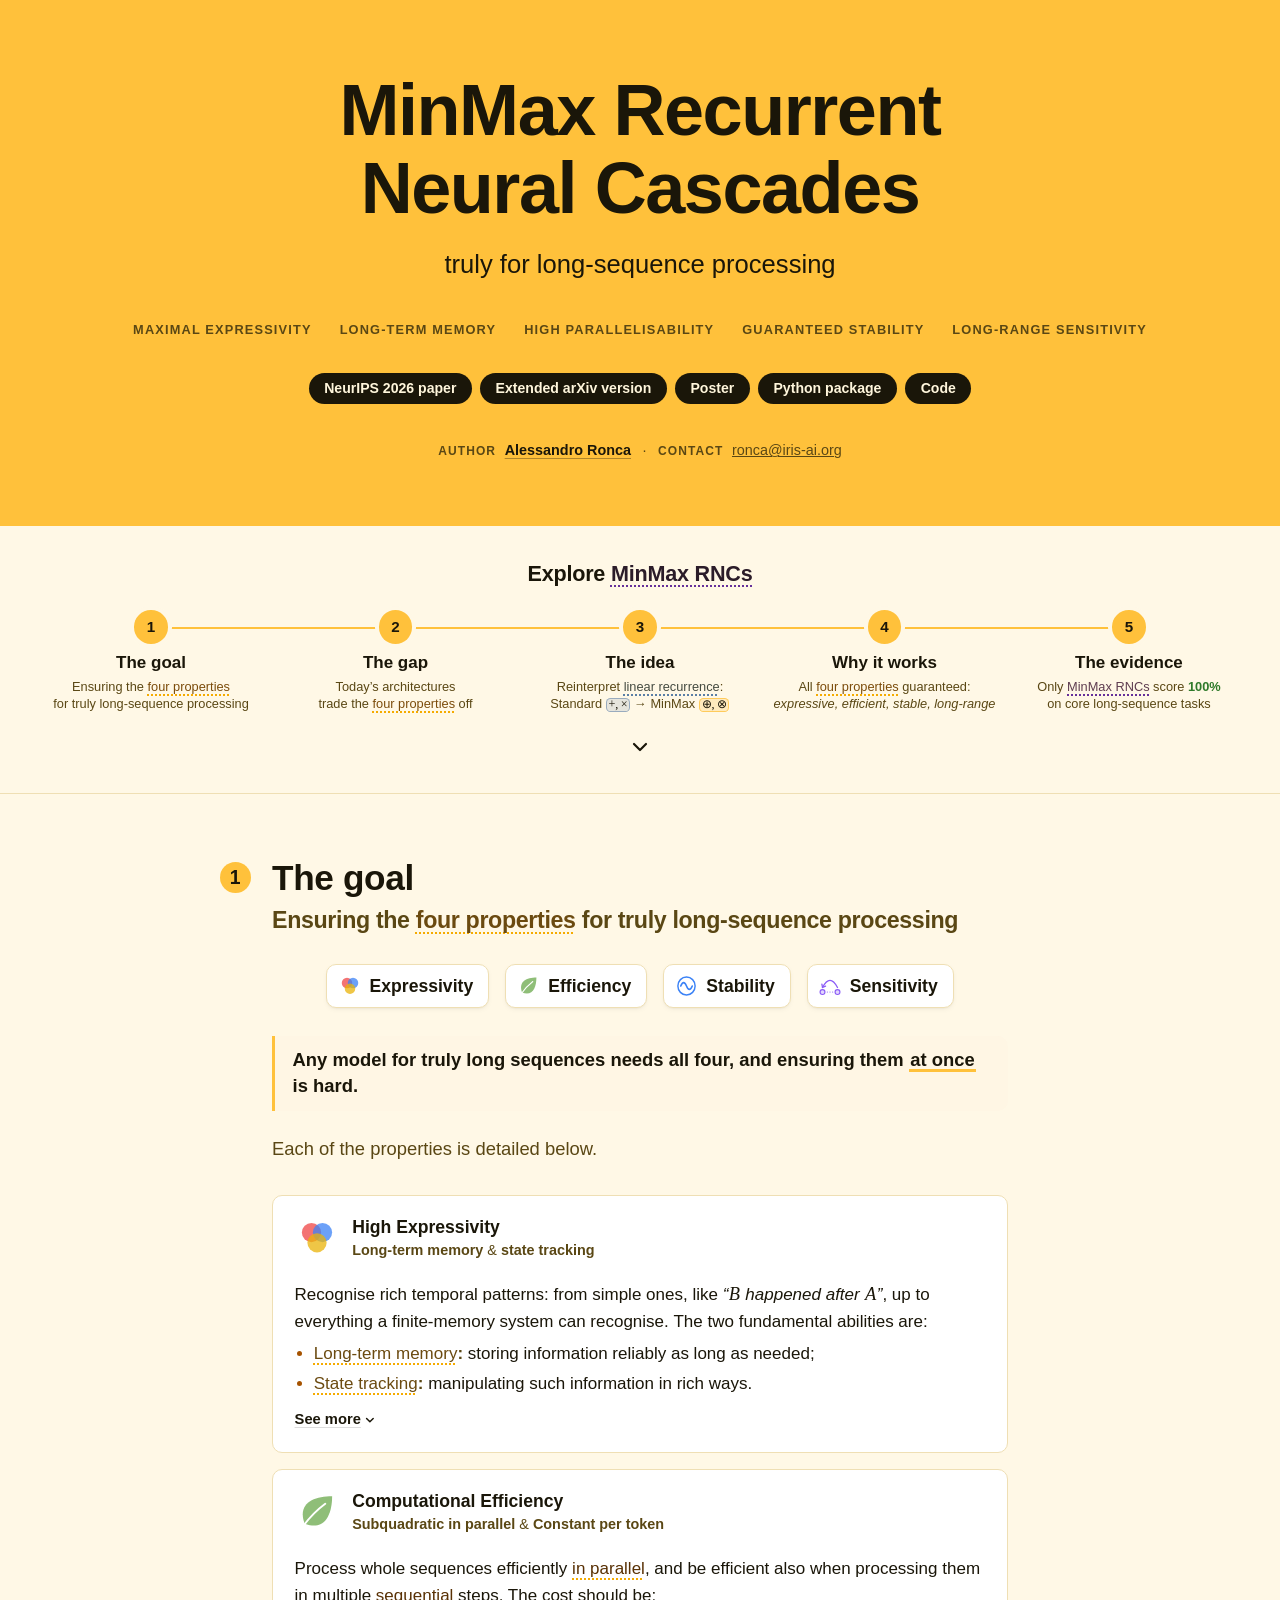
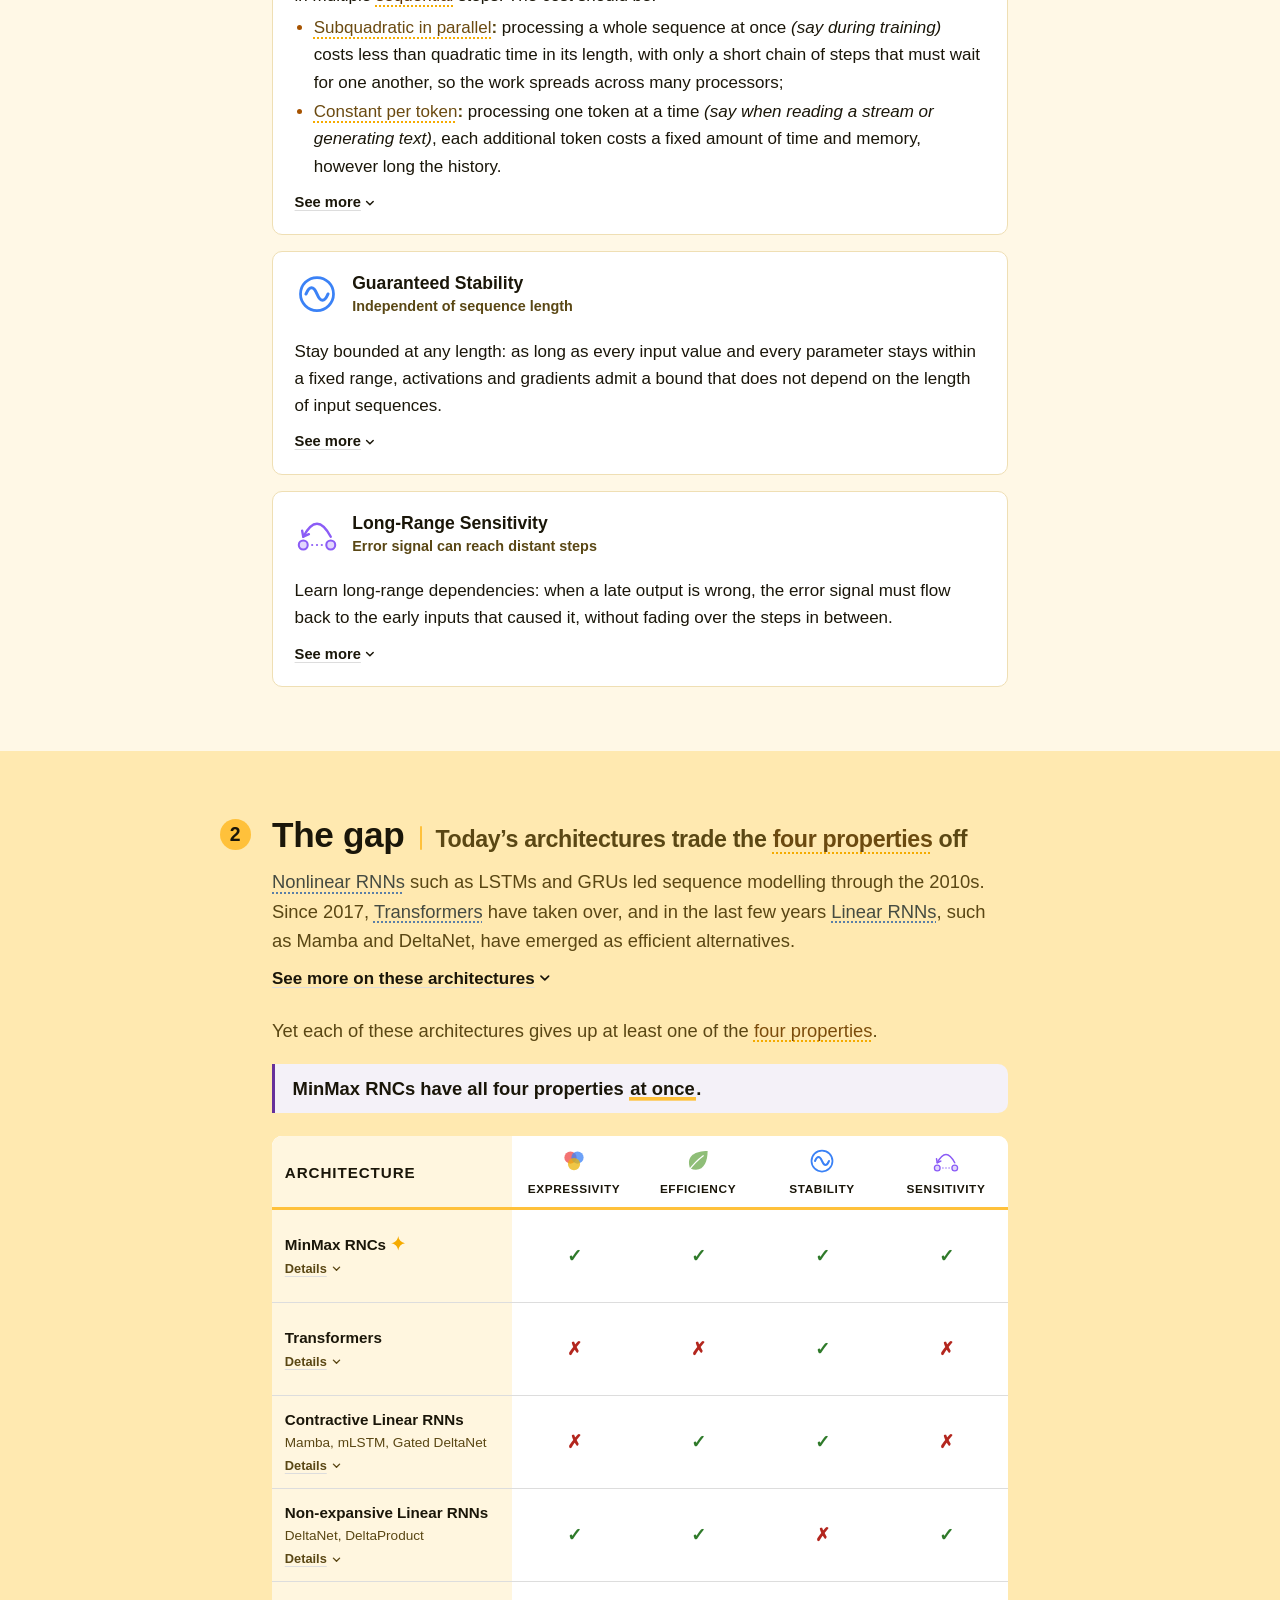
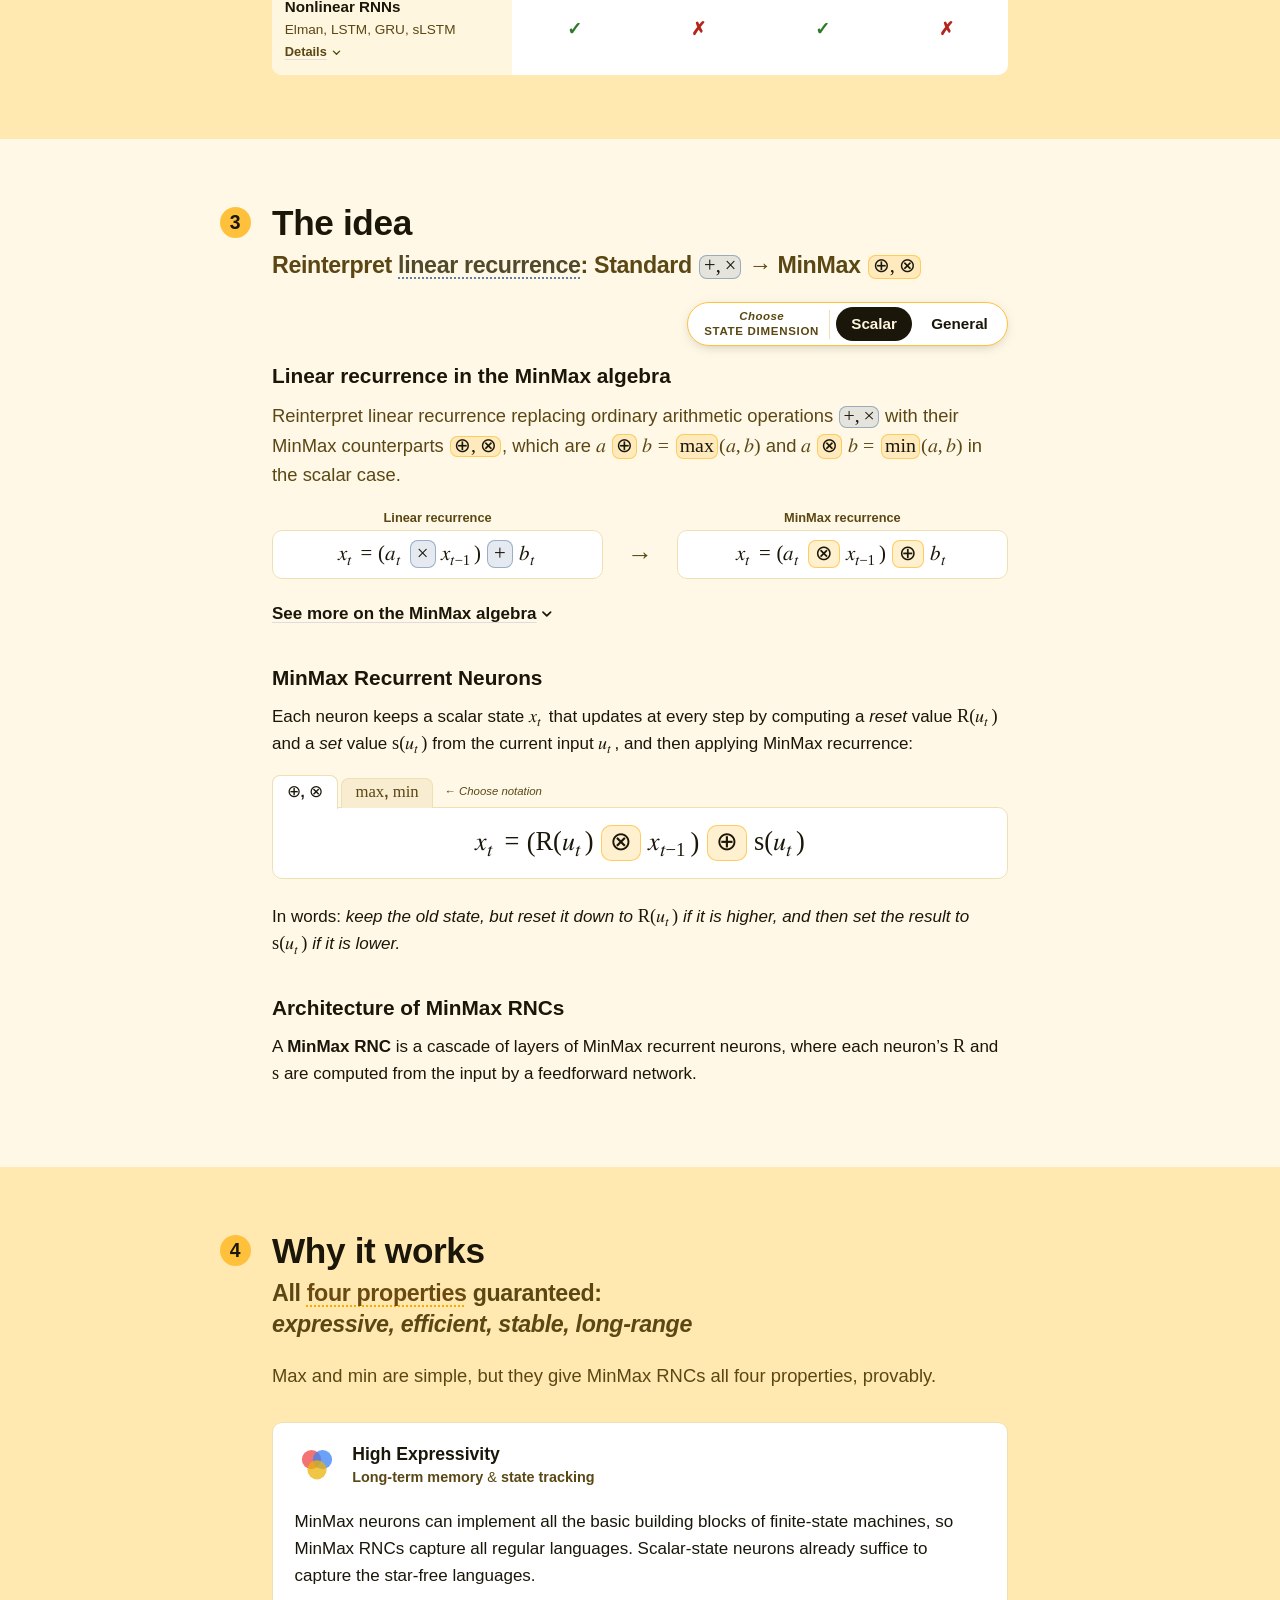
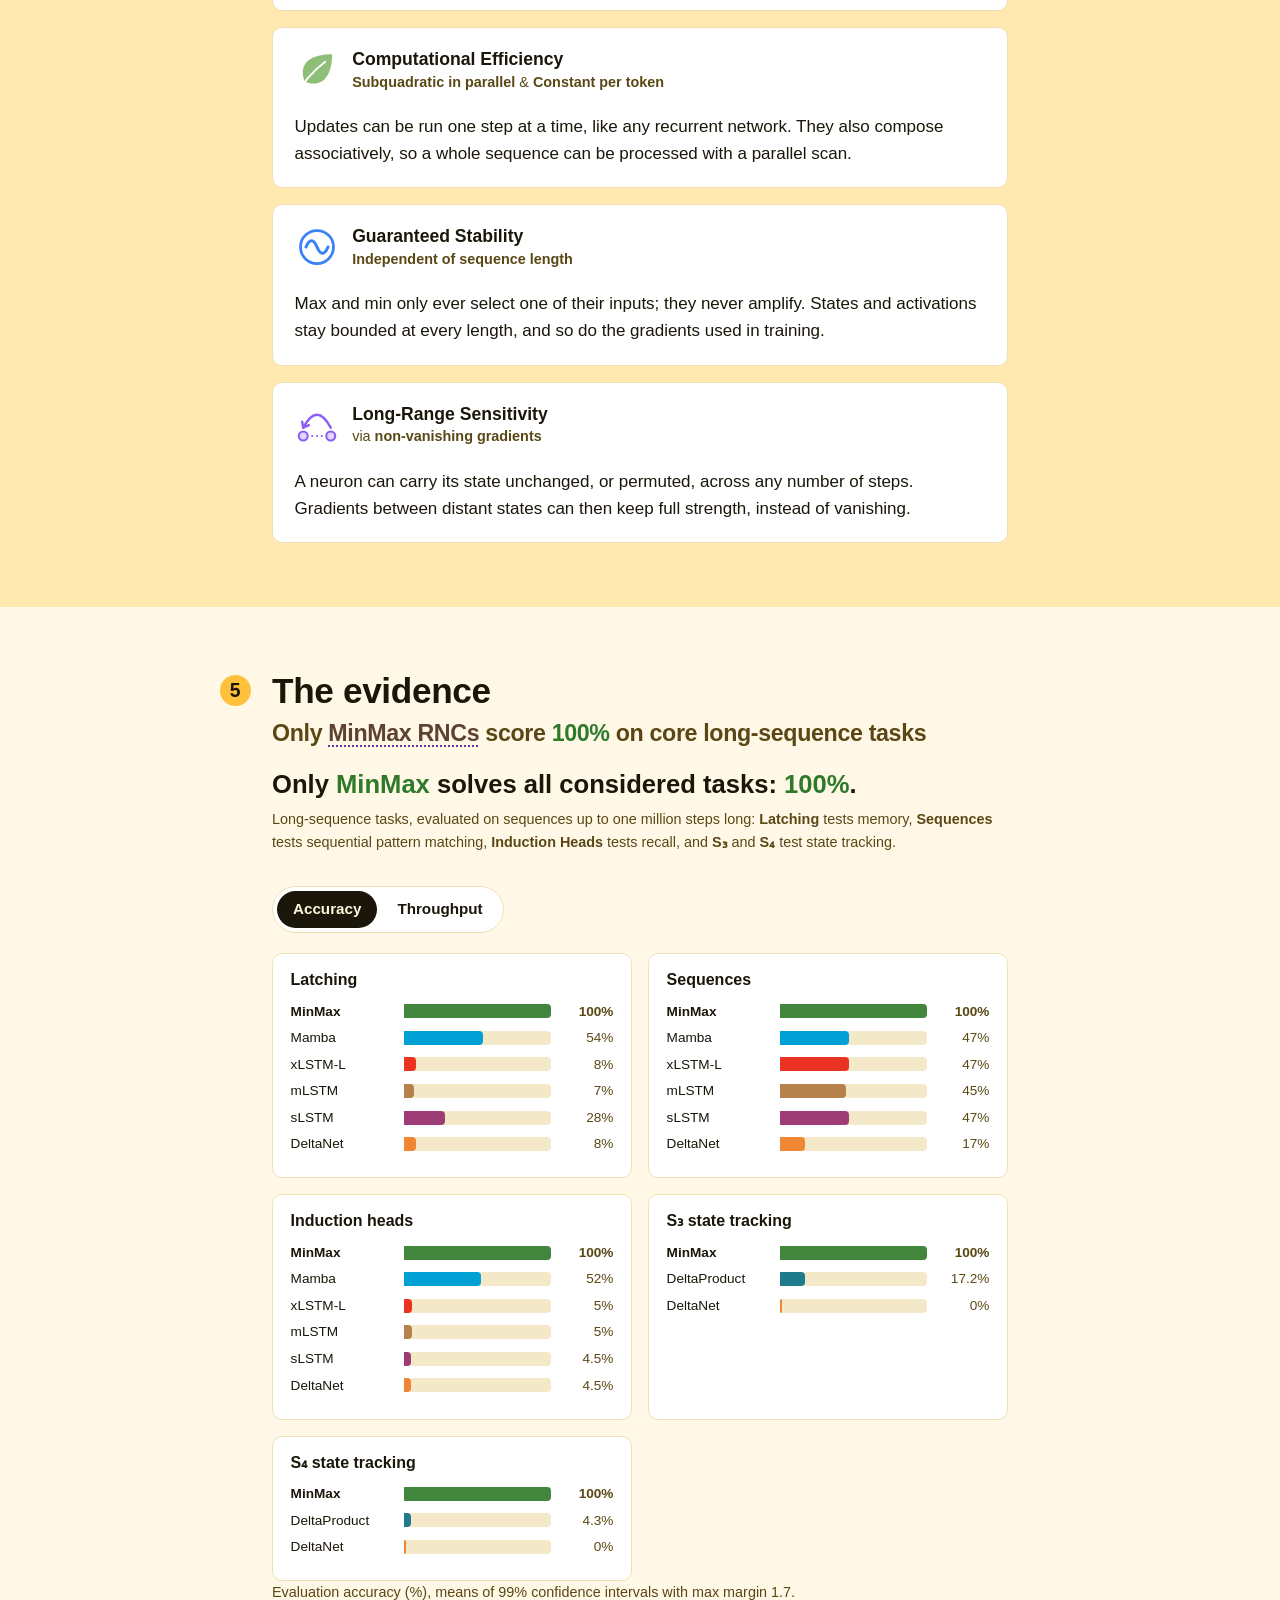
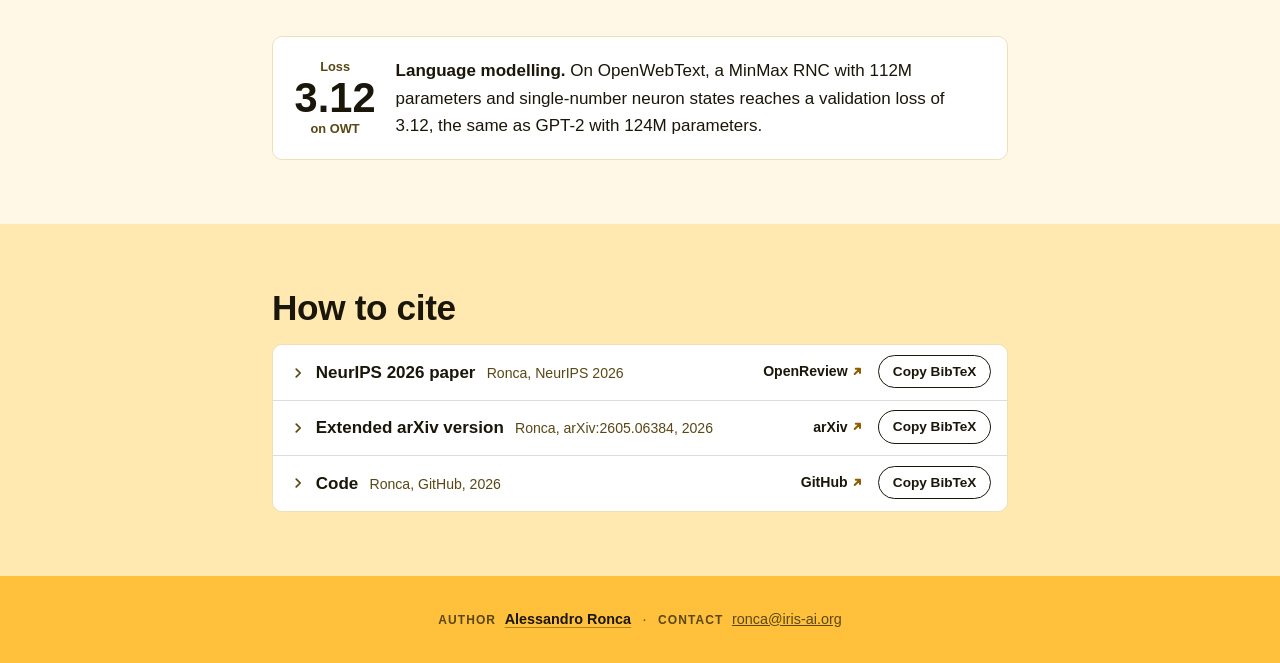
==== commit 72d2e1a8: "Sections 1 and 2 refined; tags, statements, neuron lab preview - Tags: dotted-underlined, lightly ti" ====
--- a/index.html
+++ b/index.html
@@ -89,13 +89,13 @@
 
   <nav class="storyline" aria-labelledby="storyline-title">
     <div class="wrap wide">
-      <h2 id="storyline-title">Explore <span class="concept c-ours">MinMax RNCs</span></h2>
+      <h2 id="storyline-title">Explore <span class="term" data-concept="minmax-rncs">MinMax RNCs</span></h2>
       <ol>
-        <li><a href="#why"><span class="step-n" aria-hidden="true">1</span><span class="step-t">The goal</span><span class="step-d"><span class="ph">Ensure the <span class="concept c-props">four properties</span></span> <span class="ph">for truly long-sequence processing</span></span></a></li>
-        <li><a href="#tradeoffs"><span class="step-n" aria-hidden="true">2</span><span class="step-t">The gap</span><span class="step-d"><span class="ph">Today&rsquo;s architectures</span> <span class="ph">trade the <span class="concept c-props">four properties</span> off</span></span></a></li>
-        <li><a href="#idea"><span class="step-n" aria-hidden="true">3</span><span class="step-t">The idea</span><span class="step-d"><span class="ph">Reinterpret <span class="concept c-linrec">linear recurrence</span>:</span> <span class="ph">Standard <math><mpadded class="op classic pair" height="0.8em" depth="0.24em"><mrow><mo lspace="0" rspace="0">+</mo><mo lspace="0" rspace="0.2em">,</mo><mo lspace="0" rspace="0">&times;</mo></mrow></mpadded></math> &rarr; MinMax <math><mpadded class="op pair" height="0.8em" depth="0.24em"><mrow><mo lspace="0" rspace="0">&oplus;</mo><mo lspace="0" rspace="0.2em">,</mo><mo lspace="0" rspace="0">&otimes;</mo></mrow></mpadded></math></span></span></a></li>
-        <li><a href="#properties"><span class="step-n" aria-hidden="true">4</span><span class="step-t">Why it works</span><span class="step-d"><span class="ph">All <span class="concept c-props">four properties</span> guaranteed:</span> <span class="ph"><em>expressive, efficient, stable, long-range</em></span></span></a></li>
-        <li><a href="#results"><span class="step-n" aria-hidden="true">5</span><span class="step-t">The evidence</span><span class="step-d"><span class="ph">Only <span class="concept c-ours">MinMax RNCs</span> score <span class="good">100%</span></span> <span class="ph">on core long-sequence tasks</span></span></a></li>
+        <li><a href="#why"><span class="step-n" aria-hidden="true">1</span><span class="step-t">The goal</span><span class="step-d"><span class="ph">Ensuring the <span class="term" data-concept="four-properties">four properties</span></span> <span class="ph">for truly long-sequence processing</span></span></a></li>
+        <li><a href="#tradeoffs"><span class="step-n" aria-hidden="true">2</span><span class="step-t">The gap</span><span class="step-d"><span class="ph">Today&rsquo;s architectures</span> <span class="ph">trade the <span class="term" data-concept="four-properties">four properties</span> off</span></span></a></li>
+        <li><a href="#idea"><span class="step-n" aria-hidden="true">3</span><span class="step-t">The idea</span><span class="step-d"><span class="ph">Reinterpret <span class="term" data-concept="linear-recurrence">linear recurrence</span>:</span> <span class="ph">Standard <math><mpadded class="op classic pair" height="0.8em" depth="0.24em"><mrow><mo lspace="0" rspace="0">+</mo><mo lspace="0" rspace="0.2em">,</mo><mo lspace="0" rspace="0">&times;</mo></mrow></mpadded></math> &rarr; MinMax <math><mpadded class="op pair" height="0.8em" depth="0.24em"><mrow><mo lspace="0" rspace="0">&oplus;</mo><mo lspace="0" rspace="0.2em">,</mo><mo lspace="0" rspace="0">&otimes;</mo></mrow></mpadded></math></span></span></a></li>
+        <li><a href="#properties"><span class="step-n" aria-hidden="true">4</span><span class="step-t">Why it works</span><span class="step-d"><span class="ph">All <span class="term" data-concept="four-properties">four properties</span> guaranteed:</span> <span class="ph"><em>expressive, efficient, stable, long-range</em></span></span></a></li>
+        <li><a href="#results"><span class="step-n" aria-hidden="true">5</span><span class="step-t">The evidence</span><span class="step-d"><span class="ph">Only <span class="term" data-concept="minmax-rncs">MinMax RNCs</span> score <span class="good">100%</span></span> <span class="ph">on core long-sequence tasks</span></span></a></li>
       </ol>
       <a class="storyline-more" href="#why" aria-label="Start reading"><svg viewBox="0 0 24 24" width="24" height="24" aria-hidden="true" focusable="false"><path d="M6 9l6 6 6-6" fill="none" stroke="currentColor" stroke-width="2.2" stroke-linecap="round" stroke-linejoin="round"/></svg></a>
     </div>
@@ -104,8 +104,10 @@
   <main>
     <section id="why" aria-labelledby="why-title">
       <div class="wrap wide">
-        <h2 id="why-title"><span class="sec-n" aria-hidden="true">1</span><span class="sec-t">The goal<span class="sec-sub"><span class="ph">Ensure the <span class="concept c-props">four properties</span></span> <span class="ph">for truly <span class="nowrap">long-sequence</span> processing</span></span></span></h2>
-        <p class="lead"><span class="unit">To process truly long sequences,</span> <span class="unit">a model needs <span class="concept c-props">four properties</span>:</span><span class="display-list"><a class="dl-item" href="#prop-expressivity"><img class="dl-icon" src="assets/icons/expressivity.svg" alt="" width="64" height="64"><span class="dl-name">Expressivity</span></a> <a class="dl-item" href="#prop-efficiency"><img class="dl-icon" src="assets/icons/efficiency.svg" alt="" width="64" height="64"><span class="dl-name">Efficiency</span></a> <a class="dl-item" href="#prop-stability"><img class="dl-icon" src="assets/icons/stability.svg" alt="" width="64" height="64"><span class="dl-name">Stability</span></a> <a class="dl-item" href="#prop-sensitivity"><img class="dl-icon" src="assets/icons/sensitivity.svg" alt="" width="64" height="64"><span class="dl-name">Long-Range Sensitivity</span></a></span><span class="unit">Ensuring the <span class="concept c-props">four properties</span> <u class="em">at once</u> is hard.</span></p>
+        <h2 id="why-title"><span class="sec-n" aria-hidden="true">1</span><span class="sec-t">The goal<span class="sec-sub"><span class="ph">Ensuring the <span class="term" data-concept="four-properties">four properties</span></span> <span class="ph">for truly <span class="nowrap">long-sequence</span> processing</span></span></span></h2>
+        <nav class="display-list prop-nav" aria-label="The four properties"><a class="dl-item" href="#prop-expressivity"><img class="dl-icon" src="assets/icons/expressivity.svg" alt="" width="64" height="64"><span class="dl-name">Expressivity</span></a> <a class="dl-item" href="#prop-efficiency"><img class="dl-icon" src="assets/icons/efficiency.svg" alt="" width="64" height="64"><span class="dl-name">Efficiency</span></a> <a class="dl-item" href="#prop-stability"><img class="dl-icon" src="assets/icons/stability.svg" alt="" width="64" height="64"><span class="dl-name">Stability</span></a> <a class="dl-item" href="#prop-sensitivity"><img class="dl-icon" src="assets/icons/sensitivity.svg" alt="" width="64" height="64"><span class="dl-name">Sensitivity</span></a></nav>
+        <p class="statement">Any model for truly long sequences needs all four, and ensuring them <u class="em">at once</u> is hard.</p>
+        <p class="lead lead-after">Each of the properties is detailed below.</p>
         <div class="cards">
           <div class="card" id="prop-expressivity">
             <div class="card-head">
@@ -115,10 +117,10 @@
                 <p class="card-sub"><span class="nowrap"><b>Long-term memory</b></span> <span class="nowrap">&amp; <b>state tracking</b></span></p>
               </div>
             </div>
-            <p>Recognise rich temporal patterns: from simple ones, like <span class="pattern">&ldquo;<i>B</i> happened after <i>A</i>&rdquo;</span>, up to everything a finite-memory system can recognise. The two key abilities are:</p>
+            <p><span class="lead-in">Recognise rich temporal patterns:</span> from simple ones, like <span class="pattern">&ldquo;<i>B</i> happened after <i>A</i>&rdquo;</span>, up to everything a finite-memory system can recognise. <span class="lead-in">The two fundamental abilities are:</span></p>
             <ul class="card-list">
-              <li><b>Long-term memory:</b> storing information reliably as long as needed;</li>
-              <li><b>State tracking:</b> manipulating such information in rich ways.</li>
+              <li><b><span class="term" data-concept="long-term-memory">Long-term memory</span>:</b> storing information reliably as long as needed;</li>
+              <li><b><span class="term" data-concept="state-tracking">State tracking</span>:</b> manipulating such information in rich ways.</li>
             </ul>
             <p class="see-more-line card-more-line"><button type="button" class="see-more" aria-expanded="false" aria-controls="expressivity-more" hidden><span class="sm-labels"><span class="when-closed">See more</span><span class="when-open">See less</span></span><svg class="chev" viewBox="0 0 16 16" width="12" height="12" aria-hidden="true" focusable="false"><path d="M3.5 6 8 10.5 12.5 6" fill="none" stroke="currentColor" stroke-width="2" stroke-linecap="round" stroke-linejoin="round"/></svg></button></p>
             <div class="more-body card-more" id="expressivity-more">
@@ -140,10 +142,10 @@
                 <p class="card-sub"><span class="nowrap"><b>Subquadratic in parallel</b></span> <span class="nowrap">&amp; <b>Constant per token</b></span></p>
               </div>
             </div>
-            <p>Process long sequences efficiently in both of the ways models use them: whole sequences at once during training, and one token at a time when reading a stream or generating text. The two key requirements are:</p>
+            <p>Process whole sequences efficiently <span class="term" data-concept="parallel-processing">in parallel</span>, and be efficient also when processing them in multiple <span class="term" data-concept="sequential-processing">sequential</span> steps. The cost should be:</p>
             <ul class="card-list">
-              <li><b>Subquadratic in parallel:</b> processing an entire sequence costs less than quadratic time in its length, with only a short chain of steps that must wait for one another, so the work spreads across many processors;</li>
-              <li><b>Constant per token:</b> each additional token costs a fixed amount of time and memory, however long the history.</li>
+              <li><b><span class="term" data-concept="subquadratic-parallel">Subquadratic in parallel</span>:</b> processing a whole sequence at once <span class="aside">(say during training)</span> costs less than quadratic time in its length, with only a short chain of steps that must wait for one another, so the work spreads across many processors;</li>
+              <li><b><span class="term" data-concept="constant-per-token">Constant per token</span>:</b> processing one token at a time <span class="aside">(say when reading a stream or generating text)</span>, each additional token costs a fixed amount of time and memory, however long the history.</li>
             </ul>
             <p class="see-more-line card-more-line"><button type="button" class="see-more" aria-expanded="false" aria-controls="efficiency-more" hidden><span class="sm-labels"><span class="when-closed">See more</span><span class="when-open">See less</span></span><svg class="chev" viewBox="0 0 16 16" width="12" height="12" aria-hidden="true" focusable="false"><path d="M3.5 6 8 10.5 12.5 6" fill="none" stroke="currentColor" stroke-width="2" stroke-linecap="round" stroke-linejoin="round"/></svg></button></p>
             <div class="more-body card-more" id="efficiency-more">
@@ -164,7 +166,7 @@
                 <p class="card-sub"><b>Independent of sequence length</b></p>
               </div>
             </div>
-            <p>As long as every input value and every parameter stays within a fixed range, activations and gradients admit a bound that does not depend on the length of input sequences.</p>
+            <p><span class="lead-in">Stay bounded at any length:</span> as long as every input value and every parameter stays within a fixed range, activations and gradients admit a bound that does not depend on the length of input sequences.</p>
             <p class="see-more-line card-more-line"><button type="button" class="see-more" aria-expanded="false" aria-controls="stability-more" hidden><span class="sm-labels"><span class="when-closed">See more</span><span class="when-open">See less</span></span><svg class="chev" viewBox="0 0 16 16" width="12" height="12" aria-hidden="true" focusable="false"><path d="M3.5 6 8 10.5 12.5 6" fill="none" stroke="currentColor" stroke-width="2" stroke-linecap="round" stroke-linejoin="round"/></svg></button></p>
             <div class="more-body card-more" id="stability-more">
               <p><b class="run-in">Examples.</b></p>
@@ -181,10 +183,10 @@
               <img class="property-icon" src="assets/icons/sensitivity.svg" alt="" width="64" height="64">
               <div>
                 <h3>Long-Range Sensitivity</h3>
-                <p class="card-sub"><b>Non-vanishing gradients</b></p>
-              </div>
-            </div>
-            <p>Early inputs can still shape late outputs, so dependencies across very long distances can be learned.</p>
+                <p class="card-sub"><b>Error signal can reach distant steps</b></p>
+              </div>
+            </div>
+            <p><span class="lead-in">Learn long-range dependencies:</span> when a late output is wrong, the error signal must flow back to the early inputs that caused it, without fading over the steps in between.</p>
             <p class="see-more-line card-more-line"><button type="button" class="see-more" aria-expanded="false" aria-controls="sensitivity-more" hidden><span class="sm-labels"><span class="when-closed">See more</span><span class="when-open">See less</span></span><svg class="chev" viewBox="0 0 16 16" width="12" height="12" aria-hidden="true" focusable="false"><path d="M3.5 6 8 10.5 12.5 6" fill="none" stroke="currentColor" stroke-width="2" stroke-linecap="round" stroke-linejoin="round"/></svg></button></p>
             <div class="more-body card-more" id="sensitivity-more">
               <p><b class="run-in">Examples.</b></p>
@@ -193,7 +195,7 @@
                 <li><b>Tracking a state:</b> following parity, or a shuffle of items, means every input up to the end can change the answer.</li>
                 <li><b>Fading memory:</b> in contractive models, a long enough stretch of recent input wipes out the influence of earlier input.</li>
               </ul>
-              <p><b class="run-in">The precise notion.</b> The <em>state-to-state derivative</em> measures how much the state at time <i>t</i> responds to a small change in an earlier state. It is a product of one Jacobian per step. If every factor shrinks, the product <em>vanishes</em> over long distances, so errors at late outputs send no learning signal back to early inputs. <em>Non-vanishing</em> means that there are inputs for which this derivative keeps norm one at every timestep, however far apart the two times are. Together with bounded gradients, this means the derivative neither explodes nor fades.</p>
+              <p><b class="run-in">The precise notion.</b> To learn a dependency between an early input and a late output, the derivative of that output, or of the training loss, with respect to the early input (or to the model&rsquo;s internal representation of it) must stay away from zero, however far apart the two are. If it shrinks with distance, errors at late outputs send almost no learning signal back. In recurrent models this derivative is a product of one factor per step, which <em>vanishes</em> if every factor shrinks; in attention-based models it flows through attention weights, which can thin out as the context grows. <em>Non-vanishing</em> means that there are inputs for which this derivative keeps its size at any distance; together with bounded gradients (see Stability), it neither explodes nor fades.</p>
             </div>
           </div>
         </div>
@@ -202,8 +204,28 @@
 
     <section id="tradeoffs" aria-labelledby="tradeoffs-title">
       <div class="wrap wide">
-        <h2 id="tradeoffs-title"><span class="sec-n" aria-hidden="true">2</span><span class="sec-t">The gap<span class="sec-sub"><span class="ph">Today&rsquo;s architectures</span> <span class="ph">trade the <span class="concept c-props">four properties</span> off</span></span></span></h2>
-        <p class="lead verdict-lead">Each popular family gives up at least one of the four properties <span class="punch-wrap"><span class="sep" aria-hidden="true">&rarr;</span><strong class="punch">MinMax RNCs have all four properties at once</strong></span></p>
+        <h2 id="tradeoffs-title"><span class="sec-n" aria-hidden="true">2</span><span class="sec-t">The gap<span class="sec-sub"><span class="ph">Today&rsquo;s architectures</span> <span class="ph">trade the <span class="term" data-concept="four-properties">four properties</span> off</span></span></span></h2>
+        <p class="lead lead-intro"><span class="term" data-concept="nonlinear-rnns">Nonlinear RNNs</span> such as LSTMs and GRUs led sequence modelling through the 2010s. Since 2017, <span class="term" data-concept="transformers">Transformers</span> have taken over, and in the last few years <span class="term" data-concept="linear-rnns">Linear RNNs</span>, such as Mamba and DeltaNet, have emerged as efficient alternatives.</p>
+        <p class="see-more-line"><button type="button" class="see-more" aria-expanded="false" aria-controls="arch-more" hidden><span class="sm-labels"><span class="when-closed">See more on these architectures</span><span class="when-open">See less on these architectures</span></span><svg class="chev" viewBox="0 0 16 16" width="12" height="12" aria-hidden="true" focusable="false"><path d="M3.5 6 8 10.5 12.5 6" fill="none" stroke="currentColor" stroke-width="2" stroke-linecap="round" stroke-linejoin="round"/></svg></button></p>
+        <div class="more-body" id="arch-more">
+          <p id="arch-nonlinear"><b class="run-in">Nonlinear RNNs.</b> Elman networks (1990), LSTMs (1997) and GRUs (2014) update their state through squashing nonlinearities such as tanh and sigmoid. They are expressive, since nonlinear updates can implement finite-state machines, and stable, since activations stay bounded. But each update depends nonlinearly on the previous one, which prevents parallelisation, and the error signal vanishes over long distances.</p>
+          <p id="arch-transformers"><b class="run-in">Transformers.</b> Introduced in 2017, they replace recurrence with attention, which compares every token with every earlier one. Activations and gradients stay bounded, but work grows quadratically with sequence length; they cannot express simple common patterns that a finite-state machine recognises easily; and the influence of a single early input is diluted as the context grows.</p>
+          <p id="arch-linear"><b class="run-in">Linear RNNs.</b> They return to recurrence with a linear state update, which can be run one step at a time or, since updates compose associatively, over a whole sequence with a parallel scan. They come in two kinds. <em>Contractive</em> ones, such as Mamba, mLSTM and Gated DeltaNet, shrink the state at every step: states and gradients stay bounded, but old information fades, which limits expressivity and long-range sensitivity. <em>Non-expansive</em> ones, such as DeltaNet and DeltaProduct, use transitions that preserve the state&rsquo;s size, such as reflections, gaining expressivity and long-range sensitivity, but their gradients can diverge.</p>
+          <h4 class="refs-title" id="arch-refs-title">References</h4>
+          <ul class="refs why-refs" aria-labelledby="arch-refs-title">
+            <li><a href="https://doi.org/10.1207/s15516709cog1402_1" target="_blank" rel="noopener" title="Finding Structure in Time"><span><b>Elman</b>: Elman, Cognitive Science 1990</span><svg class="arrow" viewBox="0 0 12 12" width="11" height="11" aria-hidden="true" focusable="false"><path d="M3.5 8.5 8.5 3.5M4.5 3.5h4v4" fill="none" stroke="currentColor" stroke-width="1.5" stroke-linecap="round" stroke-linejoin="round"/></svg></a></li>
+            <li><a href="https://doi.org/10.1162/neco.1997.9.8.1735" target="_blank" rel="noopener" title="Long Short-Term Memory"><span><b>LSTM</b>: Hochreiter and Schmidhuber, Neural Computation 1997</span><svg class="arrow" viewBox="0 0 12 12" width="11" height="11" aria-hidden="true" focusable="false"><path d="M3.5 8.5 8.5 3.5M4.5 3.5h4v4" fill="none" stroke="currentColor" stroke-width="1.5" stroke-linecap="round" stroke-linejoin="round"/></svg></a></li>
+            <li><a href="https://doi.org/10.3115/v1/D14-1179" target="_blank" rel="noopener" title="Learning Phrase Representations using RNN Encoder–Decoder for Statistical Machine Translation"><span><b>GRU</b>: Cho et al., EMNLP 2014</span><svg class="arrow" viewBox="0 0 12 12" width="11" height="11" aria-hidden="true" focusable="false"><path d="M3.5 8.5 8.5 3.5M4.5 3.5h4v4" fill="none" stroke="currentColor" stroke-width="1.5" stroke-linecap="round" stroke-linejoin="round"/></svg></a></li>
+            <li><a href="https://papers.nips.cc/paper_files/paper/2017/hash/3f5ee243547dee91fbd053c1c4a845aa-Abstract.html" target="_blank" rel="noopener" title="Attention is All you Need"><span><b>Transformers</b>: Vaswani et al., NeurIPS 2017</span><svg class="arrow" viewBox="0 0 12 12" width="11" height="11" aria-hidden="true" focusable="false"><path d="M3.5 8.5 8.5 3.5M4.5 3.5h4v4" fill="none" stroke="currentColor" stroke-width="1.5" stroke-linecap="round" stroke-linejoin="round"/></svg></a></li>
+            <li><a href="https://openreview.net/forum?id=tEYskw1VY2" target="_blank" rel="noopener" title="Mamba: Linear-Time Sequence Modeling with Selective State Spaces"><span><b>Mamba</b>: Gu and Dao, COLM 2024</span><svg class="arrow" viewBox="0 0 12 12" width="11" height="11" aria-hidden="true" focusable="false"><path d="M3.5 8.5 8.5 3.5M4.5 3.5h4v4" fill="none" stroke="currentColor" stroke-width="1.5" stroke-linecap="round" stroke-linejoin="round"/></svg></a></li>
+            <li><a href="https://doi.org/10.52202/079017-3417" target="_blank" rel="noopener" title="xLSTM: Extended Long Short-Term Memory"><span><b>mLSTM</b>: Beck et al., NeurIPS 2024</span><svg class="arrow" viewBox="0 0 12 12" width="11" height="11" aria-hidden="true" focusable="false"><path d="M3.5 8.5 8.5 3.5M4.5 3.5h4v4" fill="none" stroke="currentColor" stroke-width="1.5" stroke-linecap="round" stroke-linejoin="round"/></svg></a></li>
+            <li><a href="https://proceedings.iclr.cc/paper_files/paper/2025/hash/4904fad153f6434a7bcf04465d4be2cc-Abstract-Conference.html" target="_blank" rel="noopener" title="Gated Delta Networks: Improving Mamba2 with Delta Rule"><span><b>Gated DeltaNet</b>: Yang et al., ICLR 2025</span><svg class="arrow" viewBox="0 0 12 12" width="11" height="11" aria-hidden="true" focusable="false"><path d="M3.5 8.5 8.5 3.5M4.5 3.5h4v4" fill="none" stroke="currentColor" stroke-width="1.5" stroke-linecap="round" stroke-linejoin="round"/></svg></a></li>
+            <li><a href="https://doi.org/10.52202/079017-3668" target="_blank" rel="noopener" title="Parallelizing Linear Transformers with the Delta Rule over Sequence Length"><span><b>DeltaNet</b>: Yang et al., NeurIPS 2024</span><svg class="arrow" viewBox="0 0 12 12" width="11" height="11" aria-hidden="true" focusable="false"><path d="M3.5 8.5 8.5 3.5M4.5 3.5h4v4" fill="none" stroke="currentColor" stroke-width="1.5" stroke-linecap="round" stroke-linejoin="round"/></svg></a></li>
+            <li><a href="https://doi.org/10.52202/085713-5141" target="_blank" rel="noopener" title="DeltaProduct: Improving State-Tracking in Linear RNNs via Householder Products"><span><b>DeltaProduct</b>: Siems et al., NeurIPS 2025</span><svg class="arrow" viewBox="0 0 12 12" width="11" height="11" aria-hidden="true" focusable="false"><path d="M3.5 8.5 8.5 3.5M4.5 3.5h4v4" fill="none" stroke="currentColor" stroke-width="1.5" stroke-linecap="round" stroke-linejoin="round"/></svg></a></li>
+          </ul>
+        </div>
+        <p class="lead lead-intro">Yet each of these architectures gives up at least one of the <span class="term" data-concept="four-properties">four properties</span>.</p>
+        <p class="statement statement-ours">MinMax RNCs have all four properties <u class="em">at once</u>.</p>
         <div class="table-scroll">
           <table class="compare">
             <colgroup><col class="c-arch"><col><col><col><col></colgroup>
@@ -258,7 +280,7 @@
                 </td>
               </tr>
               <tr>
-                <th scope="row">Contractive linear RNNs<span class="eg">Mamba, mLSTM, Gated DeltaNet</span></th>
+                <th scope="row">Contractive Linear RNNs<span class="eg">Mamba, mLSTM, Gated DeltaNet</span></th>
                 <td><span class="no" aria-hidden="true">✗</span><span class="sr">No: limited expressivity, no long-term memory</span></td>
                 <td><span class="yes" aria-hidden="true">✓</span><span class="sr">Yes</span></td>
                 <td><span class="yes" aria-hidden="true">✓</span><span class="sr">Yes</span></td>
@@ -280,7 +302,7 @@
                 </td>
               </tr>
               <tr>
-                <th scope="row">Non-expansive linear RNNs<span class="eg">DeltaNet, DeltaProduct</span></th>
+                <th scope="row">Non-expansive Linear RNNs<span class="eg">DeltaNet, DeltaProduct</span></th>
                 <td><span class="yes" aria-hidden="true">✓</span><span class="sr">Yes</span></td>
                 <td><span class="yes" aria-hidden="true">✓</span><span class="sr">Yes</span></td>
                 <td><span class="no" aria-hidden="true">✗</span><span class="sr">No: unstable</span></td>
@@ -331,7 +353,7 @@
 
     <section id="idea" aria-labelledby="idea-title">
       <div class="wrap wide">
-        <h2 id="idea-title"><span class="sec-n" aria-hidden="true">3</span><span class="sec-t">The idea<span class="sec-sub"><span class="ph">Reinterpret <span class="concept c-linrec">linear recurrence</span>:</span> <span class="ph">Standard <math><mpadded class="op classic pair" height="0.8em" depth="0.24em"><mrow><mo lspace="0" rspace="0">+</mo><mo lspace="0" rspace="0.2em">,</mo><mo lspace="0" rspace="0">&times;</mo></mrow></mpadded></math> &rarr; MinMax <math><mpadded class="op pair" height="0.8em" depth="0.24em"><mrow><mo lspace="0" rspace="0">&oplus;</mo><mo lspace="0" rspace="0.2em">,</mo><mo lspace="0" rspace="0">&otimes;</mo></mrow></mpadded></math></span></span></span></h2>
+        <h2 id="idea-title"><span class="sec-n" aria-hidden="true">3</span><span class="sec-t">The idea<span class="sec-sub"><span class="ph">Reinterpret <span class="term" data-concept="linear-recurrence">linear recurrence</span>:</span> <span class="ph">Standard <math><mpadded class="op classic pair" height="0.8em" depth="0.24em"><mrow><mo lspace="0" rspace="0">+</mo><mo lspace="0" rspace="0.2em">,</mo><mo lspace="0" rspace="0">&times;</mo></mrow></mpadded></math> &rarr; MinMax <math><mpadded class="op pair" height="0.8em" depth="0.24em"><mrow><mo lspace="0" rspace="0">&oplus;</mo><mo lspace="0" rspace="0.2em">,</mo><mo lspace="0" rspace="0">&otimes;</mo></mrow></mpadded></math></span></span></span></h2>
         <div class="dim-scope"> <!-- the Scalar / General switch sticks only within this block -->
         <div class="dim-switch">
           <div class="tabs dim-tabs" role="group" aria-labelledby="dim-label" hidden>
@@ -456,7 +478,7 @@
 
     <section id="properties" aria-labelledby="properties-title">
       <div class="wrap wide">
-        <h2 id="properties-title"><span class="sec-n" aria-hidden="true">4</span><span class="sec-t">Why it works<span class="sec-sub"><span class="ph">All <span class="concept c-props">four properties</span> guaranteed:</span> <span class="ph"><em>expressive, efficient, stable, long-range</em></span></span></span></h2>
+        <h2 id="properties-title"><span class="sec-n" aria-hidden="true">4</span><span class="sec-t">Why it works<span class="sec-sub"><span class="ph">All <span class="term" data-concept="four-properties">four properties</span> guaranteed:</span> <span class="ph"><em>expressive, efficient, stable, long-range</em></span></span></span></h2>
         <p class="lead">Max and min are simple, but they give MinMax RNCs all four properties, provably.</p>
         <div class="cards">
           <div class="card">
@@ -505,7 +527,7 @@
 
     <section id="results" aria-labelledby="results-title">
       <div class="wrap wide">
-        <h2 id="results-title"><span class="sec-n" aria-hidden="true">5</span><span class="sec-t">The evidence<span class="sec-sub"><span class="ph">Only <span class="concept c-ours">MinMax RNCs</span> score <span class="good">100%</span></span> <span class="ph">on core <span class="nowrap">long-sequence</span> tasks</span></span></span></h2>
+        <h2 id="results-title"><span class="sec-n" aria-hidden="true">5</span><span class="sec-t">The evidence<span class="sec-sub"><span class="ph">Only <span class="term" data-concept="minmax-rncs">MinMax RNCs</span> score <span class="good">100%</span></span> <span class="ph">on core <span class="nowrap">long-sequence</span> tasks</span></span></span></h2>
         <p class="headline">Only <em>MinMax</em> solves all considered tasks: <em>100%</em>.</p>
         <p class="note">Long-sequence tasks, evaluated on sequences up to one million steps long: <b>Latching</b> tests memory, <b>Sequences</b> tests sequential pattern matching, <b>Induction Heads</b> tests recall, and <b>S₃</b> and <b>S₄</b> test state tracking.</p>
 
--- a/assets/style.css
+++ b/assets/style.css
@@ -293,7 +293,7 @@
 }
 @media (max-width: 24.3rem) { /* smallest phones: slimmer mark columns, and row names scaled so each line still fits */
   .compare col:not(.c-arch) { width: 2rem; }
-  .compare tbody th { font-size: min(0.85rem, calc((100vw - 2rem - 8rem - 0.9rem) / 13.6)); }
+  .compare tbody th { font-size: min(0.85rem, calc((100vw - 2rem - 8rem - 0.9rem) / 13.9)); }
   .compare tbody th .eg { font-size: 0.88em; }
 }
 @media (max-width: 44rem) {
@@ -351,10 +351,10 @@
 .why-list b::after { content: ":"; } /* separator between label and text */
 .why-list .why-icon { width: 1.35em; height: 1.35em; margin-right: 0; vertical-align: -0.35em; } /* the property icon when satisfied, its broken variant when not */
 /* the drawings reach different distances from the right edge of their 64-unit box
-   (expressivity and efficiency leave 10 units, stability 6, sensitivity almost 0):
+   (expressivity and efficiency leave 10 units, stability and sensitivity 4 to 6):
    pad the last two so every icon sits the same visual distance from its label */
 .why-list .why-icon[src*="stability"] { margin-right: calc(1.35em * 4 / 64); }
-.why-list .why-icon[src*="sensitivity"] { margin-right: calc(1.35em * 9.75 / 64); }
+.why-list .why-icon[src*="sensitivity"] { margin-right: calc(1.35em * 6 / 64); }
 .why-list { max-width: calc(100vw - 4rem); } /* stay within view when the table scrolls */
 @media (max-width: 30rem) { .why-list { grid-template-columns: 1fr; } }
 .yes, .no { font-size: 1.15rem; font-weight: 700; }
@@ -902,11 +902,61 @@
 .card .more-body.card-more p:last-child { margin-bottom: 0; }
 .card .more-body.card-more .card-list { margin: 0 0 0.7rem; }
 .display-list { display: flex; flex-wrap: wrap; justify-content: center; gap: 0.6em 0.9em; margin: 1em 0; font-size: 1.1rem; } /* same size as the card titles */ /* the four properties on their own centred line, like a displayed equation */
-.display-list .dl-item { display: inline-flex; align-items: center; gap: 0.4em; white-space: nowrap; padding: 0.3em 0.7em 0.3em 0.55em; border: 1.5px solid color-mix(in srgb, var(--ink) 22%, transparent); border-radius: 8px; background: none; } /* outlined chips, no fill: rounded rectangles */
+.display-list .dl-item { display: inline-flex; align-items: center; gap: 0.45em; white-space: nowrap; padding: 0.4em 0.85em 0.4em 0.6em; border: 1px solid var(--line); border-radius: 10px; background: var(--card); box-shadow: 0 1px 2px rgba(0, 0, 0, 0.04), 0 2px 6px -2px rgba(0, 0, 0, 0.08); } /* soft white tiles, like the cards */
 .display-list .dl-icon { width: 1.35em; height: 1.35em; flex: none; }
 .display-list .dl-name { font-weight: 600; color: var(--ink); } /* semibold: on cream inside an outline, bold reads heavier than the card titles on white */
-a.dl-item { color: inherit; text-decoration: none; transition: border-color 0.15s, background 0.15s; } /* each chip jumps to its card */
-a.dl-item:hover { border-color: color-mix(in srgb, var(--ink) 55%, transparent); background: color-mix(in srgb, var(--card) 70%, transparent); }
+a.dl-item { color: inherit; text-decoration: none; transition: transform 0.15s, box-shadow 0.15s, border-color 0.15s; } /* each chip jumps to its card */
+a.dl-item:hover { transform: translateY(-1px); border-color: color-mix(in srgb, var(--ours-bar) 60%, var(--line)); box-shadow: 0 2px 4px rgba(0, 0, 0, 0.05), 0 6px 14px -6px rgba(0, 0, 0, 0.18); }
 a.dl-item:focus-visible { outline: 2px solid var(--ink); outline-offset: 2px; }
-.card[id] { scroll-margin-top: 4rem; } /* lands below the sticky bar */
+.card[id] { scroll-margin-top: 7rem; } /* lands below the top bar and the property bar */
 @media (prefers-reduced-motion: reduce) { a.dl-item { transition: none; } }
+
+/* section 1: the four-property chips as a sticky bar under the top bar while the cards scroll by */
+#why .lead:has(+ .prop-nav) { margin-bottom: 0; }
+.prop-nav { position: sticky; top: 2.75rem; z-index: 30; margin: 0.6rem -1rem 0.6rem; padding: 0.5rem 1rem; }
+.prop-nav.stuck { background: var(--page); box-shadow: 0 0 0 100vmax var(--page), 0 7px 10px -9px rgba(0, 0, 0, 0.35); clip-path: inset(0 -100vmax -12px); } /* a full-width band (the shadow paints the page colour out to the edges) */
+.prop-nav.stuck::after { content: ""; position: absolute; left: -100vmax; right: -100vmax; bottom: 0; height: 1px; background: var(--line); }
+#why .lead-after { margin-top: 0.2rem; }
+.prop-nav a.dl-item.current { border-color: var(--ours-bar); box-shadow: 0 0 0 2px color-mix(in srgb, var(--ours-bar) 45%, transparent), 0 2px 6px -2px rgba(0, 0, 0, 0.08); }
+/* phones, once stuck: icons only, plus the name of the current card, so the bar stays one row */
+@media (max-width: 40rem) {
+  .prop-nav.stuck { flex-wrap: nowrap; gap: 0.4em; }
+  .prop-nav.stuck a.dl-item { padding: 0.3em 0.45em; }
+  .prop-nav.stuck a.dl-item:not(.current) .dl-name { display: none; }
+}
+/* defined terms: a fine dotted underline, light enough to repeat; only the colour differs
+   (four properties: amber; linear recurrence: slate-blue, like the standard +, x chips; MinMax RNCs: violet) */
+.term[data-def] { cursor: help; } /* hover, focus or tap shows a short definition */
+.term { color: color-mix(in srgb, var(--term-t, currentColor) 45%, currentColor); text-decoration: underline dotted; text-decoration-color: var(--term-c, var(--ours-mark)); text-decoration-thickness: 2px; text-underline-offset: 0.22em; text-decoration-skip-ink: none; }
+:is(h1, h2, h3, b, strong) .term { color: color-mix(in srgb, var(--term-t, currentColor) 22%, currentColor); } /* bold text: an even lighter tint */
+
+/* the definition bubble for defined terms (main.js) */
+.term-tip { position: fixed; z-index: 100; max-width: min(18rem, calc(100vw - 1rem)); padding: 0.45rem 0.7rem; border: 1px solid var(--line); border-radius: 8px; background: var(--card); color: var(--ink); font-size: 0.85rem; font-weight: 500; font-style: normal; line-height: 1.4; text-align: left; box-shadow: 0 6px 18px -8px rgba(0, 0, 0, 0.3); pointer-events: none; opacity: 0; transform: translateY(3px); transition: opacity 0.12s, transform 0.12s; }
+.term-tip.below { transform: translateY(-3px); }
+.term-tip.on { opacity: 1; transform: none; }
+.term:focus-visible { outline: 2px solid var(--ink); outline-offset: 2px; border-radius: 2px; }
+@media (prefers-reduced-motion: reduce) { .term-tip { transition: none; } }
+.term-tip.interactive { pointer-events: auto; } /* touch, with a target: the "Go there" link can be tapped */
+.term-tip-go { display: inline-block; margin-top: 0.2rem; font-weight: 700; color: var(--ink); text-decoration: underline; text-decoration-color: var(--ours-bar); text-underline-offset: 0.18em; white-space: nowrap; }
+.term-tip-go::after { content: " \2192"; }
+.term.has-target { cursor: pointer; } /* a mouse click goes to its target */
+.card .lead-in { font-weight: 500; color: var(--ink); } /* a card's opening phrase, up to the colon: the gist at a glance */
+.card-list li > b .term { font-weight: 500; } /* list items' term headers: lighter than bold */
+/* Tags: each names a concept (data-concept), so different phrasings of one concept look the same.
+   Colour groups below; definitions and link targets live in the concept registry in main.js. */
+.term[data-concept="four-properties"], .term[data-concept="long-term-memory"], .term[data-concept="state-tracking"],
+.term[data-concept="parallel-processing"], .term[data-concept="sequential-processing"],
+.term[data-concept="subquadratic-parallel"], .term[data-concept="constant-per-token"] { --term-c: var(--ours-mark); --term-t: var(--concept-props); }
+.term[data-concept="linear-recurrence"],
+.term[data-concept="nonlinear-rnns"], .term[data-concept="transformers"], .term[data-concept="linear-rnns"] { --term-c: var(--classic-op); --term-t: var(--concept-linrec); } /* slate: the standard approaches */
+.term[data-concept="minmax-rncs"] { --term-c: var(--concept-ours); --term-t: var(--concept-ours); }
+.aside { font-style: italic; } /* parenthetical examples, e.g. "(say during training)": one class to restyle them all */
+.lead.lead-intro { margin-bottom: 0.7rem; } /* a short context sentence before a section's main lead */
+/* a "statement" environment: a key claim set apart, like a theorem in a paper */
+.statement { margin: 1.2rem 0 1.4rem; padding: 0.7rem 1.1rem; border-left: 3px solid var(--ours-bar); border-radius: 0 10px 10px 0; background: color-mix(in srgb, var(--ours-bar) 14%, var(--card)); font-size: 1.15rem; font-weight: 600; line-height: 1.45; color: var(--ink); }
+.statement-ours { border-left-color: var(--concept-ours); background: color-mix(in srgb, var(--concept-ours) 7%, var(--card)); } /* about MinMax RNCs: their violet */
+.statement + .lead { margin-top: -0.3rem; }
+.more-body [id] { scroll-margin-top: 4rem; } /* jump targets inside a "See more" land below the top bar */
+/* a small "References" header above a reference list in a "See more" panel */
+.refs-title { margin: 1rem 0 0.35rem; padding-top: 0.6rem; border-top: 1px solid var(--rule); font-size: 0.78rem; font-weight: 700; letter-spacing: 0.05em; text-transform: uppercase; color: var(--muted); }
+.refs-title + .refs.why-refs { margin-top: 0; padding-top: 0; border-top: 0; }
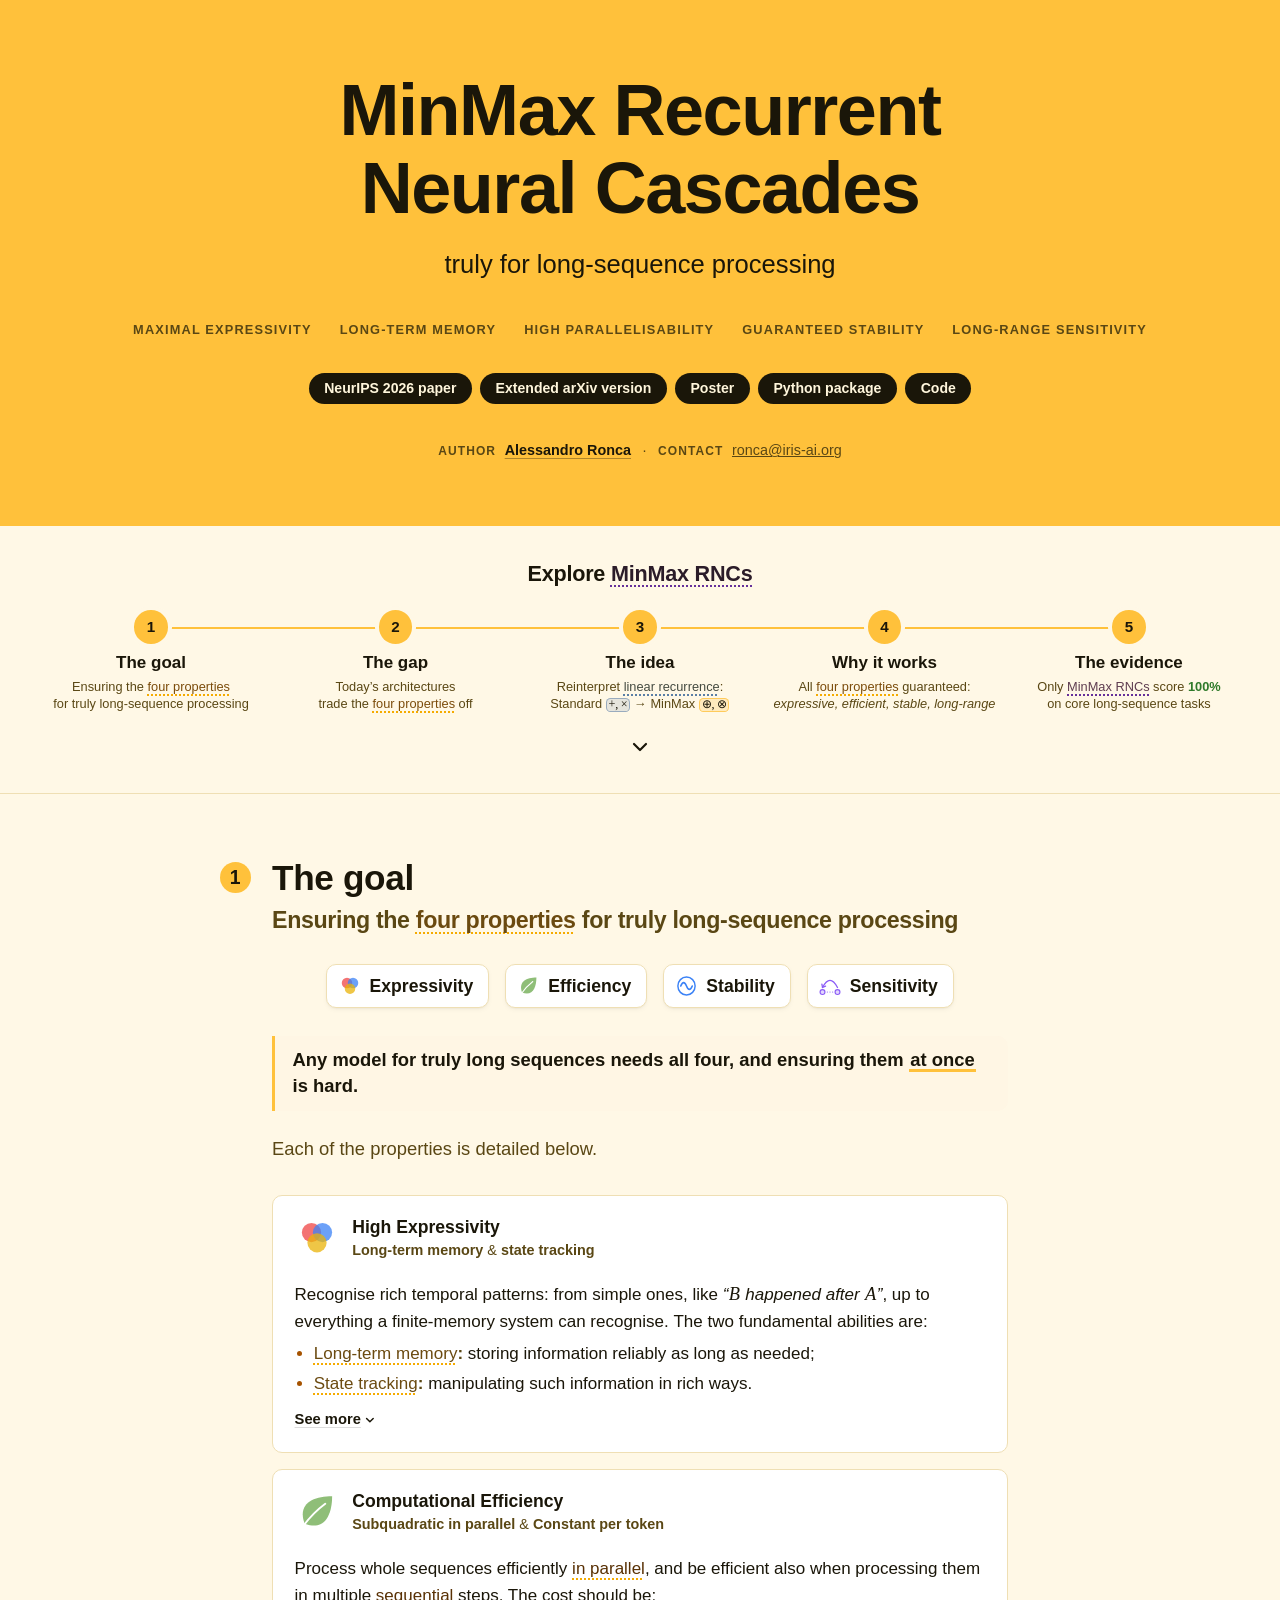
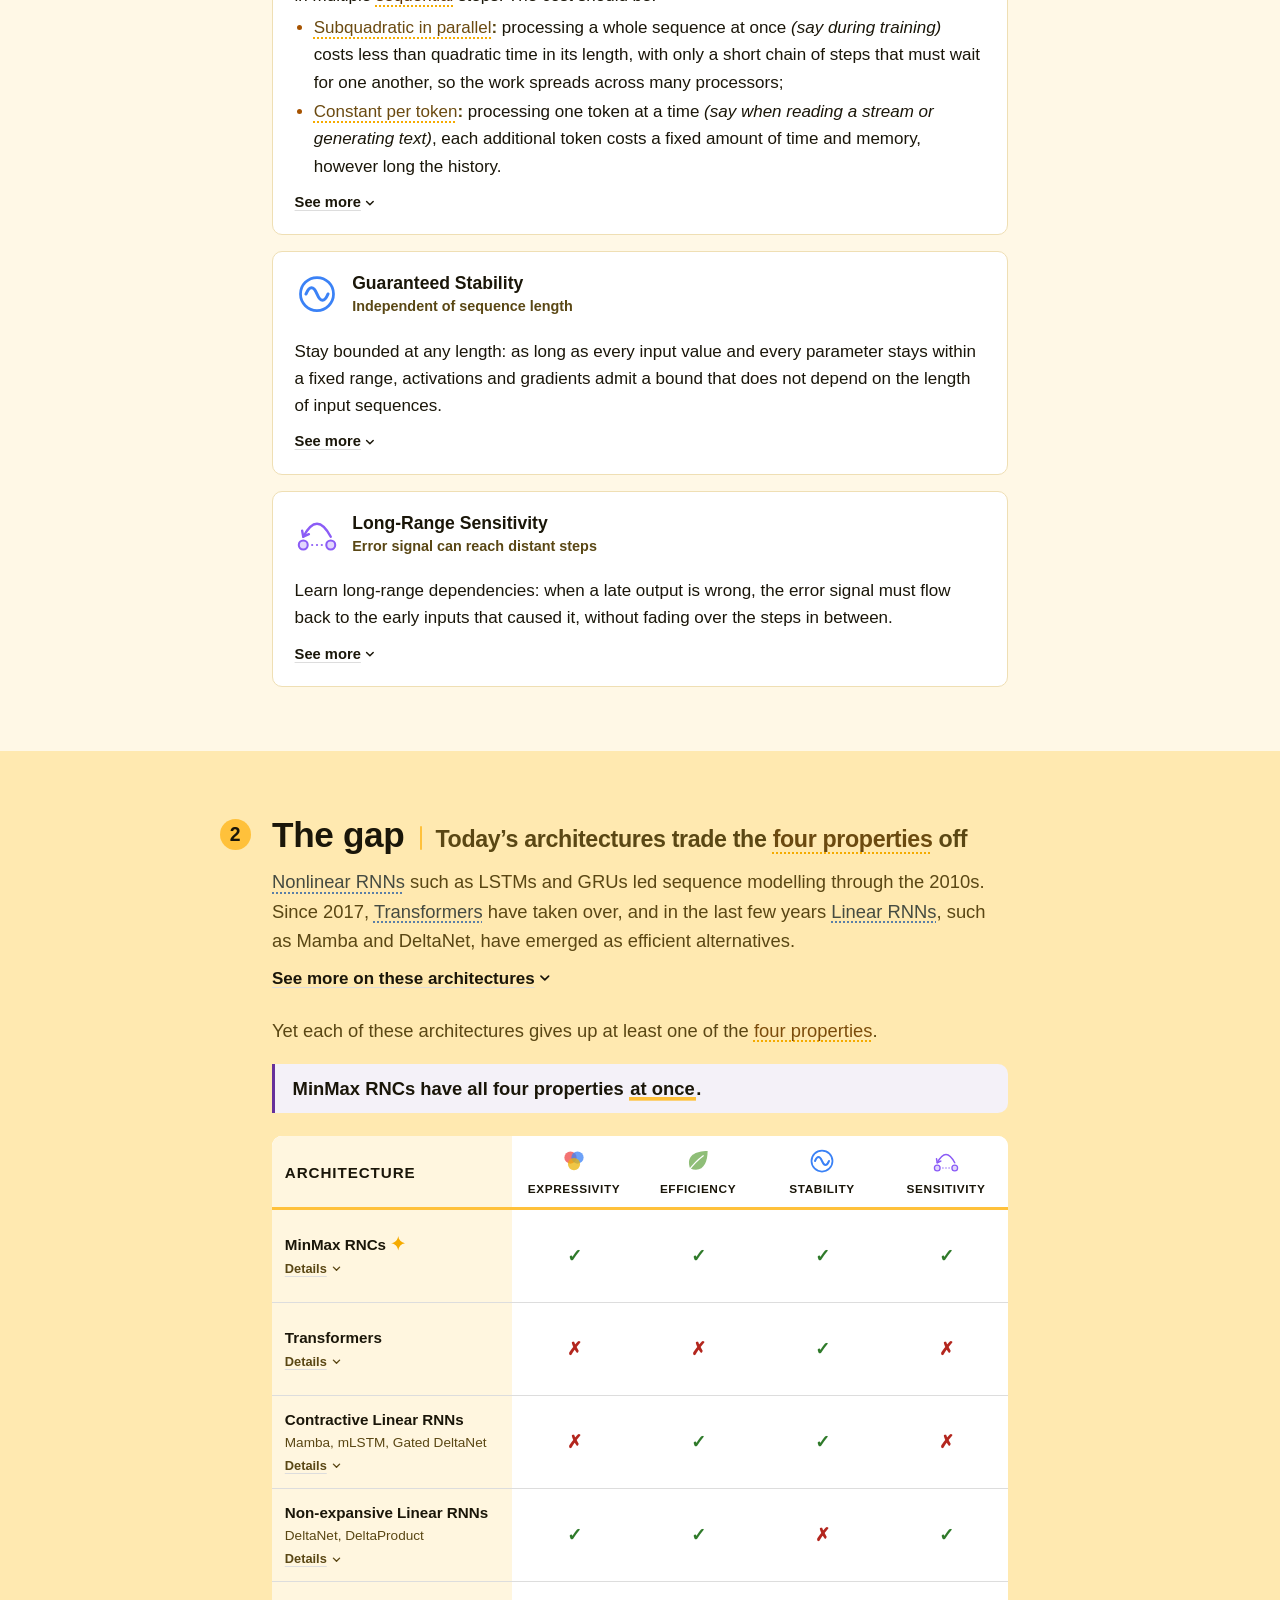
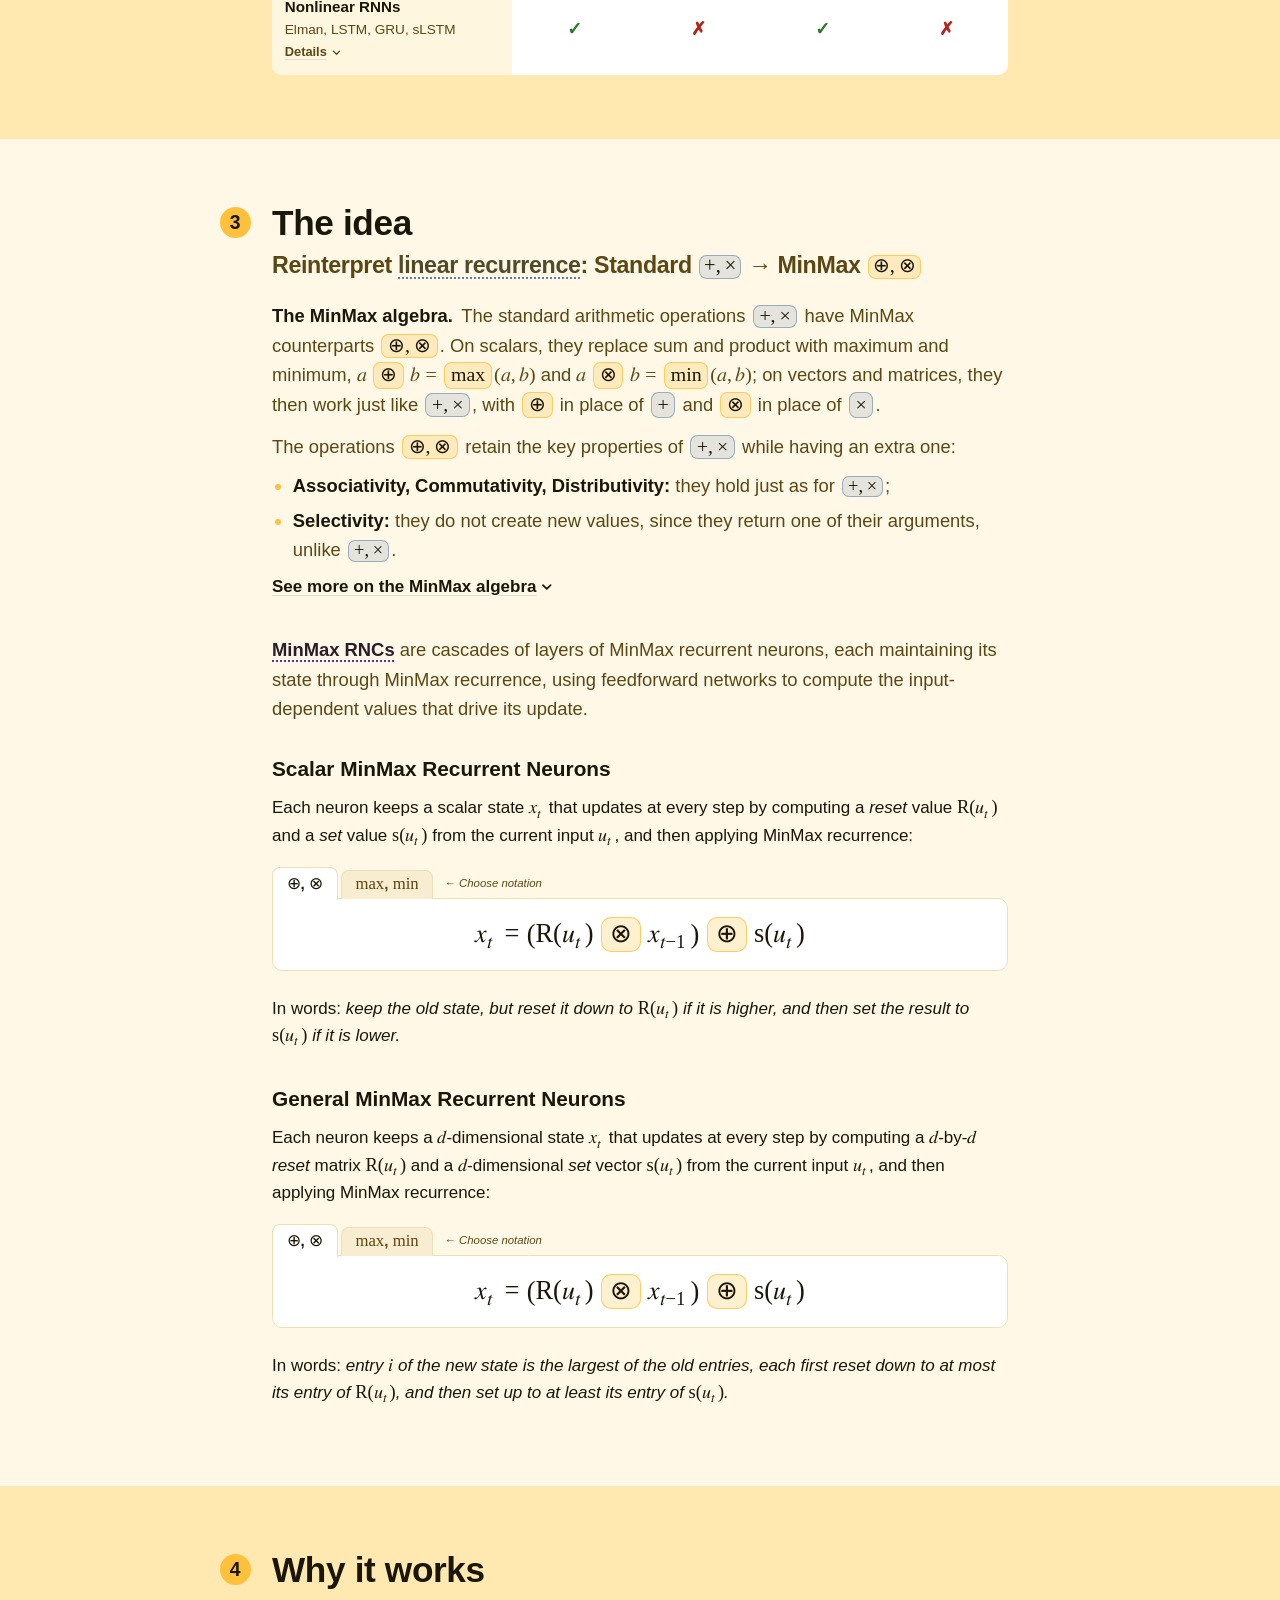
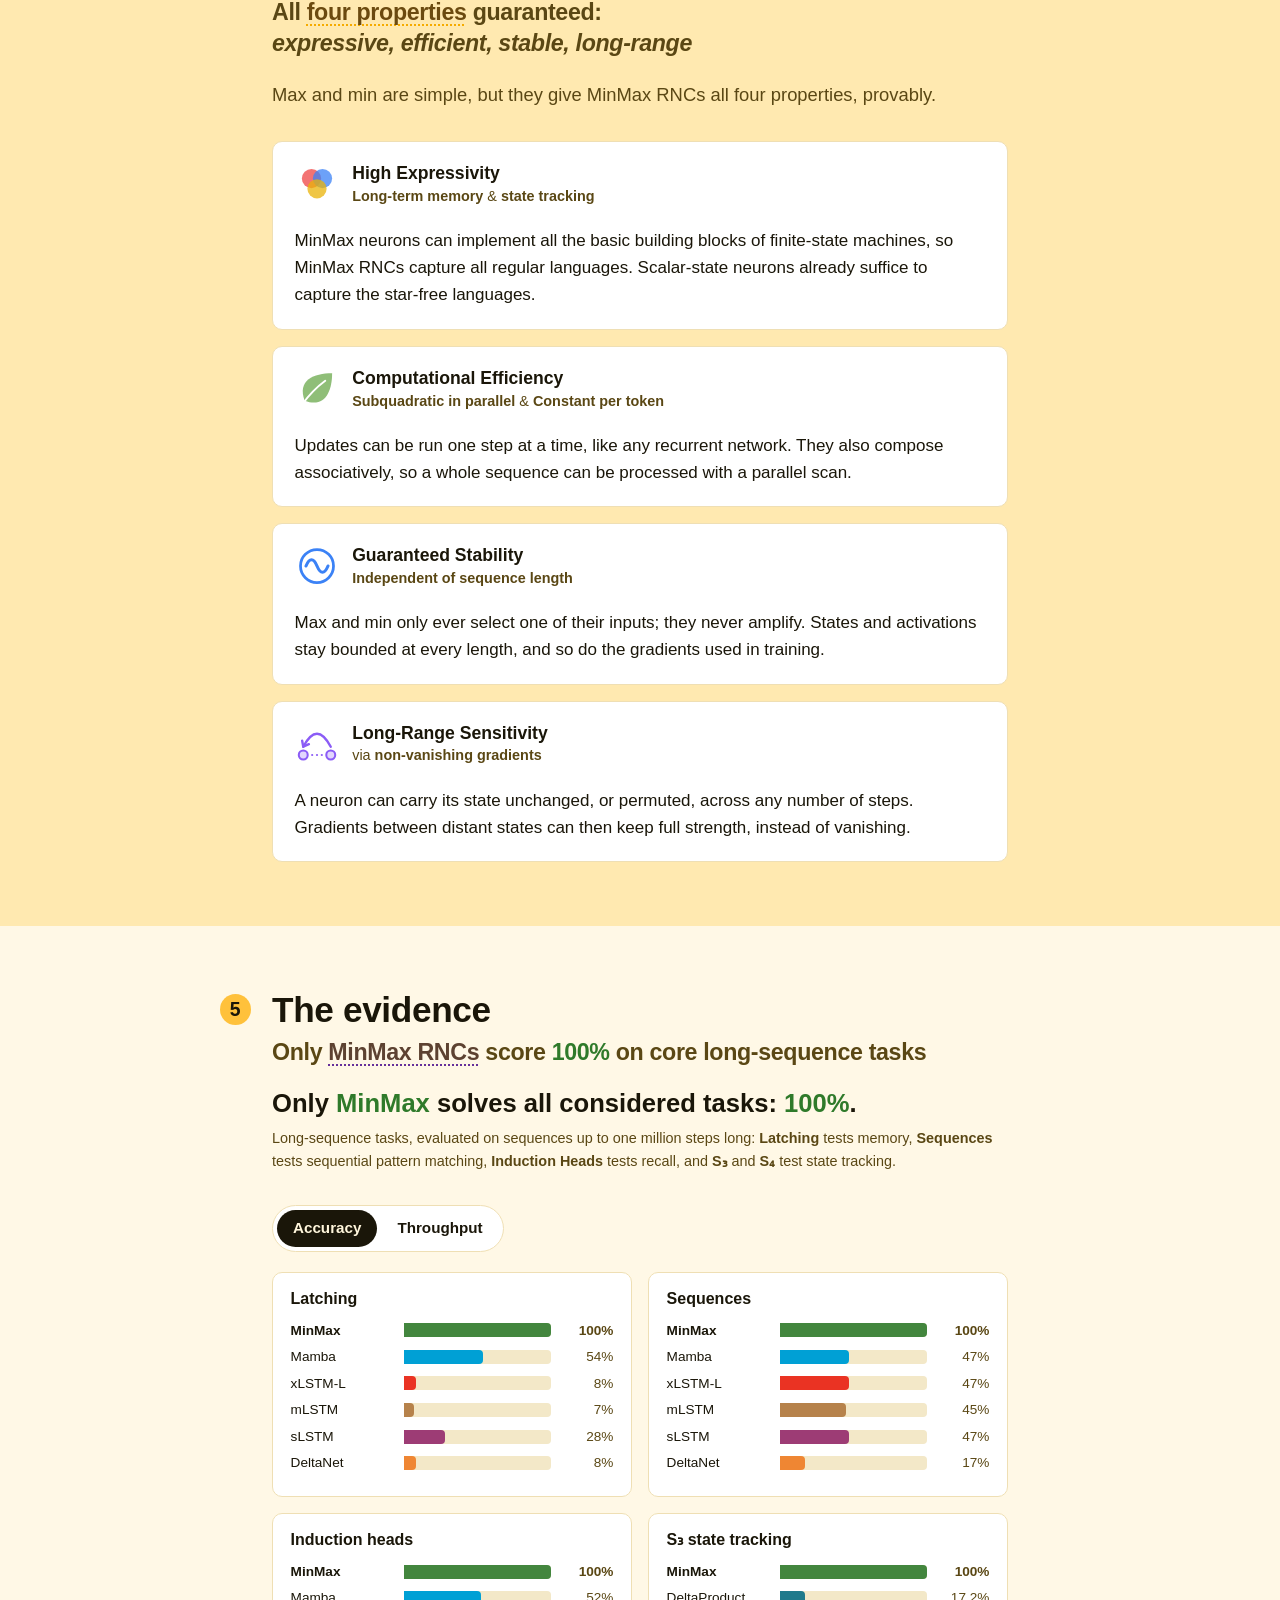
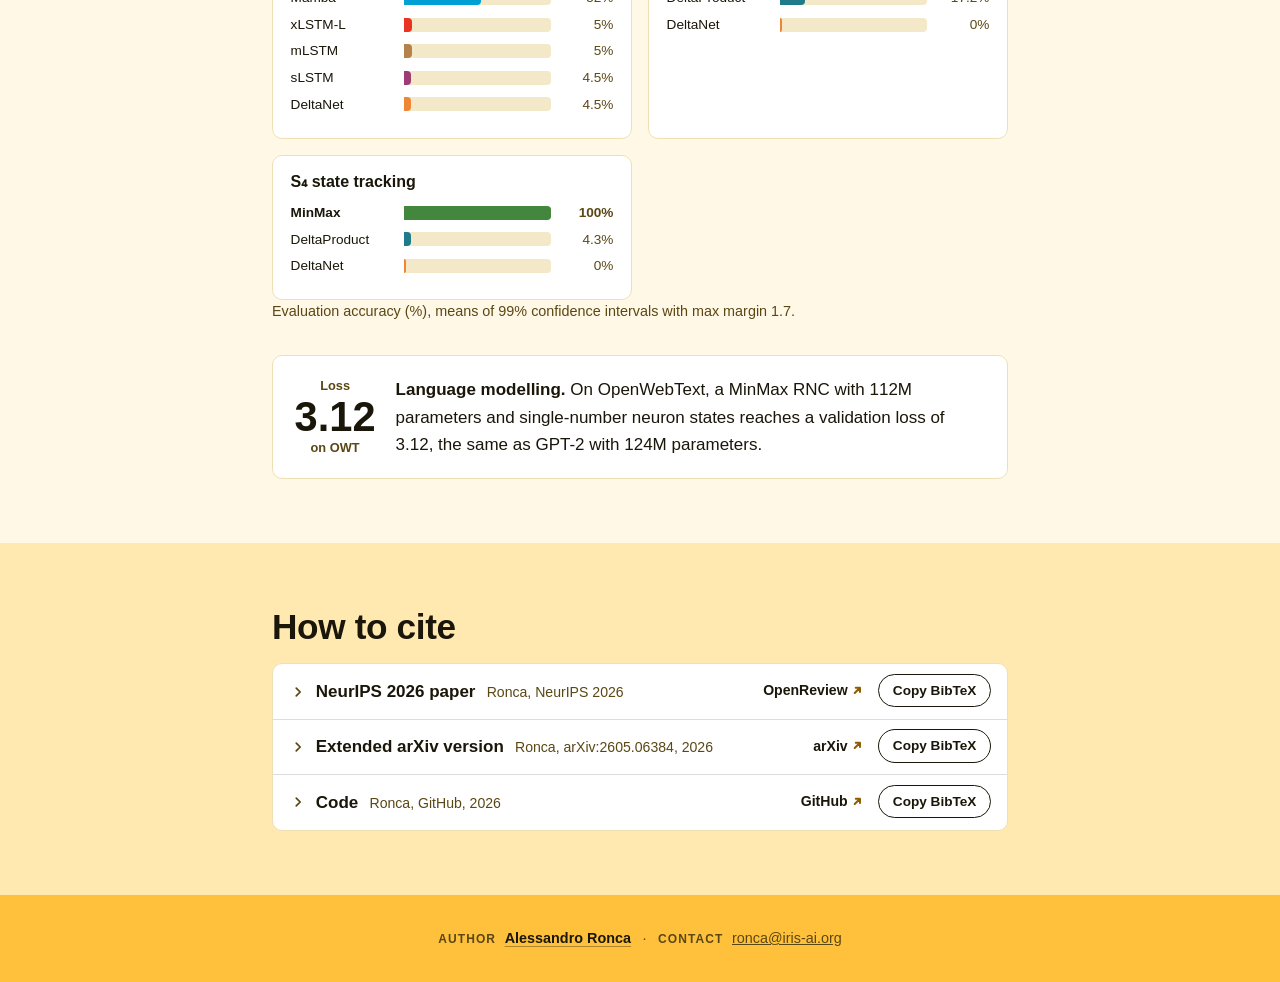
==== commit 3b148ea4: "Section 3 rebuilt: MinMax algebra, MinMax RNCs, scalar and general neurons - Opens with "The MinMax " ====
--- a/index.html
+++ b/index.html
@@ -354,42 +354,30 @@
     <section id="idea" aria-labelledby="idea-title">
       <div class="wrap wide">
         <h2 id="idea-title"><span class="sec-n" aria-hidden="true">3</span><span class="sec-t">The idea<span class="sec-sub"><span class="ph">Reinterpret <span class="term" data-concept="linear-recurrence">linear recurrence</span>:</span> <span class="ph">Standard <math><mpadded class="op classic pair" height="0.8em" depth="0.24em"><mrow><mo lspace="0" rspace="0">+</mo><mo lspace="0" rspace="0.2em">,</mo><mo lspace="0" rspace="0">&times;</mo></mrow></mpadded></math> &rarr; MinMax <math><mpadded class="op pair" height="0.8em" depth="0.24em"><mrow><mo lspace="0" rspace="0">&oplus;</mo><mo lspace="0" rspace="0.2em">,</mo><mo lspace="0" rspace="0">&otimes;</mo></mrow></mpadded></math></span></span></span></h2>
-        <div class="dim-scope"> <!-- the Scalar / General switch sticks only within this block -->
-        <div class="dim-switch">
-          <div class="tabs dim-tabs" role="group" aria-labelledby="dim-label" hidden>
-            <span class="dim-switch-label" id="dim-label"><span class="dsl-1">Choose</span> <span class="dsl-2">state dimension</span></span>
-            <button type="button" data-dim="scalar" aria-pressed="true">Scalar</button>
-            <button type="button" data-dim="general" aria-pressed="false">General</button>
-          </div>
-        </div>
-        <h3 class="subsection" id="minmax-algebra">Linear recurrence in the MinMax algebra</h3>
-        <p class="lead" id="algebra">Reinterpret linear recurrence replacing ordinary arithmetic operations <math><mpadded class="op classic pair" height="0.8em" depth="0.24em"><mrow><mo lspace="0" rspace="0">+</mo><mo lspace="0" rspace="0.2em">,</mo><mo lspace="0" rspace="0">&times;</mo></mrow></mpadded></math> with their MinMax counterparts <math><mpadded class="op pair" height="0.8em" depth="0.24em"><mrow><mo lspace="0" rspace="0">&oplus;</mo><mo lspace="0" rspace="0.2em">,</mo><mo lspace="0" rspace="0">&otimes;</mo></mrow></mpadded></math><span data-dim-panel="scalar" hidden>, which are</span><span data-dim-panel="general">. On scalars, they are</span> <math><mi>a</mi><mpadded class="op" height="0.88em" depth="0.32em"><mo lspace="0.2222em" rspace="0.2222em">&oplus;</mo></mpadded><mi>b</mi><mo lspace="0.2778em" rspace="0.2778em">=</mo><mpadded class="op" height="0.88em" depth="0.32em"><mi>max</mi></mpadded><mo stretchy="false">(</mo><mi>a</mi><mo separator="true">,</mo><mi>b</mi><mo stretchy="false">)</mo></math> and <span class="nowrap"><math><mi>a</mi><mpadded class="op" height="0.88em" depth="0.32em"><mo lspace="0.2222em" rspace="0.2222em">&otimes;</mo></mpadded><mi>b</mi><mo lspace="0.2778em" rspace="0.2778em">=</mo><mpadded class="op" height="0.88em" depth="0.32em"><mi>min</mi></mpadded><mo stretchy="false">(</mo><mi>a</mi><mo separator="true">,</mo><mi>b</mi><mo stretchy="false">)</mo></math><span data-dim-panel="general" class="wrap">, and then they apply to vectors and matrices analogously to <math><mpadded class="op classic pair" height="0.8em" depth="0.24em"><mrow><mo lspace="0" rspace="0">+</mo><mo lspace="0" rspace="0.2em">,</mo><mo lspace="0" rspace="0">&times;</mo></mrow></mpadded></math></span><span data-dim-panel="scalar" hidden class="wrap"> in the scalar case</span>.</span></p>
-        <div class="formula-flow" role="group" aria-label="From the linear recurrence to the MinMax recurrence">
-          <span class="card-t ft1">Linear recurrence</span>
-          <div class="formula fc1"><math data-dim-panel="scalar" hidden displaystyle="true"><msub><mi>x</mi><mi>t</mi></msub><mo lspace="0.2778em" rspace="0.2778em">=</mo><mo stretchy="false">(</mo><msub><mi>a</mi><mi>t</mi></msub><mpadded class="op classic" height="0.88em" depth="0.32em"><mo lspace="0.2222em" rspace="0.2222em">&times;</mo></mpadded><msub><mi>x</mi><mrow><mi>t</mi><mo lspace="0" rspace="0">&minus;</mo><mn>1</mn></mrow></msub><mo stretchy="false">)</mo><mpadded class="op classic" height="0.88em" depth="0.32em"><mo lspace="0.2222em" rspace="0.2222em">+</mo></mpadded><msub><mi>b</mi><mi>t</mi></msub></math><math data-dim-panel="general" displaystyle="true"><msub><mi>x</mi><mi>t</mi></msub><mo lspace="0.2778em" rspace="0.2778em">=</mo><mo stretchy="false">(</mo><msub><mi>A</mi><mi>t</mi></msub><mpadded class="op classic" height="0.88em" depth="0.32em"><mo lspace="0.2222em" rspace="0.2222em">&times;</mo></mpadded><msub><mi>x</mi><mrow><mi>t</mi><mo lspace="0" rspace="0">&minus;</mo><mn>1</mn></mrow></msub><mo stretchy="false">)</mo><mpadded class="op classic" height="0.88em" depth="0.32em"><mo lspace="0.2222em" rspace="0.2222em">+</mo></mpadded><msub><mi>b</mi><mi>t</mi></msub></math></div>
-          <span class="to" aria-hidden="true">&rarr;</span>
-          <span class="card-t ft2">MinMax recurrence</span>
-          <div class="formula fc2"><math data-dim-panel="scalar" hidden displaystyle="true"><msub><mi>x</mi><mi>t</mi></msub><mo lspace="0.2778em" rspace="0.2778em">=</mo><mo stretchy="false">(</mo><msub><mi>a</mi><mi>t</mi></msub><mpadded class="op" height="0.88em" depth="0.32em"><mo lspace="0.2222em" rspace="0.2222em">&otimes;</mo></mpadded><msub><mi>x</mi><mrow><mi>t</mi><mo lspace="0" rspace="0">&minus;</mo><mn>1</mn></mrow></msub><mo stretchy="false">)</mo><mpadded class="op" height="0.88em" depth="0.32em"><mo lspace="0.2222em" rspace="0.2222em">&oplus;</mo></mpadded><msub><mi>b</mi><mi>t</mi></msub></math><math data-dim-panel="general" displaystyle="true"><msub><mi>x</mi><mi>t</mi></msub><mo lspace="0.2778em" rspace="0.2778em">=</mo><mo stretchy="false">(</mo><msub><mi>A</mi><mi>t</mi></msub><mpadded class="op" height="0.88em" depth="0.32em"><mo lspace="0.2222em" rspace="0.2222em">&otimes;</mo></mpadded><msub><mi>x</mi><mrow><mi>t</mi><mo lspace="0" rspace="0">&minus;</mo><mn>1</mn></mrow></msub><mo stretchy="false">)</mo><mpadded class="op" height="0.88em" depth="0.32em"><mo lspace="0.2222em" rspace="0.2222em">&oplus;</mo></mpadded><msub><mi>b</mi><mi>t</mi></msub></math></div>
-        </div>
-        <p class="see-more-line"><button type="button" class="see-more" aria-expanded="false" aria-controls="ops-more" hidden><span class="sm-labels"><span class="when-closed">See more on the MinMax algebra</span><span class="when-open">See less on the MinMax algebra</span></span><svg class="chev" viewBox="0 0 16 16" width="12" height="12" aria-hidden="true" focusable="false"><path d="M3.5 6 8 10.5 12.5 6" fill="none" stroke="currentColor" stroke-width="2" stroke-linecap="round" stroke-linejoin="round"/></svg></button></p>
-        <div class="more-body" id="ops-more">
-          <div data-dim-panel="general">
-          <p><b class="run-in">On matrices and vectors.</b> With <math><mpadded class="op" height="0.88em" depth="0.32em"><mi>max</mi></mpadded></math> in place of sums and <math><mpadded class="op" height="0.88em" depth="0.32em"><mi>min</mi></mpadded></math> in place of products, <math><mpadded class="op" height="0.88em" depth="0.32em"><mo lspace="0" rspace="0">&oplus;</mo></mpadded></math> works entry by entry,</p>
-          <div class="formula formula-sm">
-            <math display="block" class="wide-only"><msub><mrow><mo stretchy="false">(</mo><mi>A</mi><mpadded class="op" height="0.88em" depth="0.32em"><mo lspace="0.2222em" rspace="0.2222em">&oplus;</mo></mpadded><mi>B</mi><mo stretchy="false">)</mo></mrow><mrow><mi>i</mi><mi>j</mi></mrow></msub><mo lspace="0.2778em" rspace="0.2778em">=</mo><msub><mi>A</mi><mrow><mi>i</mi><mi>j</mi></mrow></msub><mpadded class="op" height="0.88em" depth="0.32em"><mo lspace="0.2222em" rspace="0.2222em">&oplus;</mo></mpadded><msub><mi>B</mi><mrow><mi>i</mi><mi>j</mi></mrow></msub><mo lspace="0.2778em" rspace="0.2778em">=</mo><mpadded class="op" height="0.88em" depth="0.32em"><mi>max</mi></mpadded><mo stretchy="false">(</mo><msub><mi>A</mi><mrow><mi>i</mi><mi>j</mi></mrow></msub><mo separator="true">,</mo><msub><mi>B</mi><mrow><mi>i</mi><mi>j</mi></mrow></msub><mo stretchy="false">)</mo></math>
-            <math display="block" class="narrow-only"><mtable columnalign="right left" columnspacing="0" rowspacing="0.5em"><mtr><mtd><msub><mrow><mo stretchy="false">(</mo><mi>A</mi><mpadded class="op" height="0.88em" depth="0.32em"><mo lspace="0.2222em" rspace="0.2222em">&oplus;</mo></mpadded><mi>B</mi><mo stretchy="false">)</mo></mrow><mrow><mi>i</mi><mi>j</mi></mrow></msub></mtd><mtd><mrow><mo lspace="0.2778em" rspace="0.2778em">=</mo><msub><mi>A</mi><mrow><mi>i</mi><mi>j</mi></mrow></msub><mpadded class="op" height="0.88em" depth="0.32em"><mo lspace="0.2222em" rspace="0.2222em">&oplus;</mo></mpadded><msub><mi>B</mi><mrow><mi>i</mi><mi>j</mi></mrow></msub></mrow></mtd></mtr><mtr><mtd></mtd><mtd><mrow><mo lspace="0.2778em" rspace="0.2778em">=</mo><mpadded class="op" height="0.88em" depth="0.32em"><mi>max</mi></mpadded><mo stretchy="false">(</mo><msub><mi>A</mi><mrow><mi>i</mi><mi>j</mi></mrow></msub><mo separator="true">,</mo><msub><mi>B</mi><mrow><mi>i</mi><mi>j</mi></mrow></msub><mo stretchy="false">)</mo></mrow></mtd></mtr></mtable></math>
-          </div>
-          <p>and <math><mpadded class="op" height="0.88em" depth="0.32em"><mo lspace="0" rspace="0">&otimes;</mo></mpadded></math> is the usual matrix product:</p>
-          <div class="formula formula-sm">
-            <math display="block" class="wide-only"><msub><mrow><mo stretchy="false">(</mo><mi>A</mi><mpadded class="op" height="0.88em" depth="0.32em"><mo lspace="0.2222em" rspace="0.2222em">&otimes;</mo></mpadded><mi>B</mi><mo stretchy="false">)</mo></mrow><mrow><mi>i</mi><mi>j</mi></mrow></msub><mo lspace="0.2778em" rspace="0.2778em">=</mo><munder><mpadded class="op big" height="1.16em" depth="0.58em"><mo lspace="0" rspace="0">&bigoplus;</mo></mpadded><mi>k</mi></munder><mo stretchy="false">(</mo><msub><mi>A</mi><mrow><mi>i</mi><mi>k</mi></mrow></msub><mpadded class="op" height="0.88em" depth="0.32em"><mo lspace="0.2222em" rspace="0.2222em">&otimes;</mo></mpadded><msub><mi>B</mi><mrow><mi>k</mi><mi>j</mi></mrow></msub><mo stretchy="false">)</mo><mo lspace="0.2778em" rspace="0.2778em">=</mo><munder><mpadded class="op" height="0.88em" depth="0.32em"><mi>max</mi></mpadded><mi>k</mi></munder><mpadded class="op" height="0.88em" depth="0.32em"><mi>min</mi></mpadded><mo stretchy="false">(</mo><msub><mi>A</mi><mrow><mi>i</mi><mi>k</mi></mrow></msub><mo separator="true">,</mo><msub><mi>B</mi><mrow><mi>k</mi><mi>j</mi></mrow></msub><mo stretchy="false">)</mo></math>
-            <math display="block" class="narrow-only"><mtable columnalign="right left" columnspacing="0" rowspacing="0.5em"><mtr><mtd><msub><mrow><mo stretchy="false">(</mo><mi>A</mi><mpadded class="op" height="0.88em" depth="0.32em"><mo lspace="0.2222em" rspace="0.2222em">&otimes;</mo></mpadded><mi>B</mi><mo stretchy="false">)</mo></mrow><mrow><mi>i</mi><mi>j</mi></mrow></msub></mtd><mtd><mrow><mo lspace="0.2778em" rspace="0.2778em">=</mo><munder><mpadded class="op big" height="1.16em" depth="0.58em"><mo lspace="0" rspace="0">&bigoplus;</mo></mpadded><mi>k</mi></munder><mo stretchy="false">(</mo><msub><mi>A</mi><mrow><mi>i</mi><mi>k</mi></mrow></msub><mpadded class="op" height="0.88em" depth="0.32em"><mo lspace="0.2222em" rspace="0.2222em">&otimes;</mo></mpadded><msub><mi>B</mi><mrow><mi>k</mi><mi>j</mi></mrow></msub><mo stretchy="false">)</mo></mrow></mtd></mtr><mtr><mtd></mtd><mtd><mrow><mo lspace="0.2778em" rspace="0.2778em">=</mo><munder><mpadded class="op" height="0.88em" depth="0.32em"><mi>max</mi></mpadded><mi>k</mi></munder><mpadded class="op" height="0.88em" depth="0.32em"><mi>min</mi></mpadded><mo stretchy="false">(</mo><msub><mi>A</mi><mrow><mi>i</mi><mi>k</mi></mrow></msub><mo separator="true">,</mo><msub><mi>B</mi><mrow><mi>k</mi><mi>j</mi></mrow></msub><mo stretchy="false">)</mo></mrow></mtd></mtr></mtable></math>
-          </div>
-          </div>
-          <p><b class="run-in">Associativity, commutativity, distributivity.</b> Like <math><mpadded class="op classic pair" height="0.8em" depth="0.24em"><mrow><mo lspace="0" rspace="0">+</mo><mo lspace="0" rspace="0.2em">,</mo><mo lspace="0" rspace="0">&times;</mo></mrow></mpadded></math>, both <math><mpadded class="op" height="0.88em" depth="0.32em"><mo lspace="0" rspace="0">&oplus;</mo></mpadded></math> and <math><mpadded class="op" height="0.88em" depth="0.32em"><mo lspace="0" rspace="0">&otimes;</mo></mpadded></math> are associative and commutative, and <math><mpadded class="op" height="0.88em" depth="0.32em"><mo lspace="0" rspace="0">&otimes;</mo></mpadded></math> distributes over <math><mpadded class="op" height="0.88em" depth="0.32em"><mo lspace="0" rspace="0">&oplus;</mo></mpadded></math>, just as <math><mpadded class="op classic" height="0.88em" depth="0.32em"><mo lspace="0" rspace="0">&times;</mo></mpadded></math> distributes over <math><mpadded class="op classic" height="0.88em" depth="0.32em"><mo lspace="0" rspace="0">+</mo></mpadded></math>. These properties are what let a whole sequence be processed with a parallel scan (see <a href="#properties">Why it works</a>).</p>
-          <p><b class="run-in">Selectivity.</b> Unlike <math><mpadded class="op classic pair" height="0.8em" depth="0.24em"><mrow><mo lspace="0" rspace="0">+</mo><mo lspace="0" rspace="0.2em">,</mo><mo lspace="0" rspace="0">&times;</mo></mrow></mpadded></math>, the operations <math><mpadded class="op pair" height="0.8em" depth="0.24em"><mrow><mo lspace="0" rspace="0">&oplus;</mo><mo lspace="0" rspace="0.2em">,</mo><mo lspace="0" rspace="0">&otimes;</mo></mrow></mpadded></math> never create new values: they only pick one of their arguments. This is what keeps MinMax RNCs stable however long the sequence (see <a href="#properties">Why it works</a>).</p>
-        </div>
-        <h3 class="subsection" id="neurons">MinMax Recurrent Neurons</h3>
-        <div class="neurons-scalar" id="scalar-neurons" data-dim-panel="scalar">
+          <p class="lead"><b class="run-in lead-head">The MinMax algebra.</b> The standard arithmetic operations <math><mpadded class="op classic pair" height="0.8em" depth="0.24em"><mrow><mo lspace="0" rspace="0">+</mo><mo lspace="0" rspace="0.2em">,</mo><mo lspace="0" rspace="0">&times;</mo></mrow></mpadded></math> have MinMax counterparts <math><mpadded class="op pair" height="0.8em" depth="0.24em"><mrow><mo lspace="0" rspace="0">&oplus;</mo><mo lspace="0" rspace="0.2em">,</mo><mo lspace="0" rspace="0">&otimes;</mo></mrow></mpadded></math>. On scalars, they replace sum and product with maximum and minimum, <math><mi>a</mi><mpadded class="op" height="0.88em" depth="0.32em"><mo lspace="0.2222em" rspace="0.2222em">&oplus;</mo></mpadded><mi>b</mi><mo lspace="0.2778em" rspace="0.2778em">=</mo><mpadded class="op" height="0.88em" depth="0.32em"><mi>max</mi></mpadded><mo stretchy="false">(</mo><mi>a</mi><mo separator="true">,</mo><mi>b</mi><mo stretchy="false">)</mo></math> and <span class="nowrap"><math><mi>a</mi><mpadded class="op" height="0.88em" depth="0.32em"><mo lspace="0.2222em" rspace="0.2222em">&otimes;</mo></mpadded><mi>b</mi><mo lspace="0.2778em" rspace="0.2778em">=</mo><mpadded class="op" height="0.88em" depth="0.32em"><mi>min</mi></mpadded><mo stretchy="false">(</mo><mi>a</mi><mo separator="true">,</mo><mi>b</mi><mo stretchy="false">)</mo></math>;</span> on vectors and matrices, they then work just like <math><mpadded class="op classic pair" height="0.8em" depth="0.24em"><mrow><mo lspace="0" rspace="0">+</mo><mo lspace="0" rspace="0.2em">,</mo><mo lspace="0" rspace="0">&times;</mo></mrow></mpadded></math>, with <math><mpadded class="op" height="0.88em" depth="0.32em"><mo lspace="0" rspace="0">&oplus;</mo></mpadded></math> in place of <math><mpadded class="op classic" height="0.88em" depth="0.32em"><mo lspace="0" rspace="0">+</mo></mpadded></math> and <math><mpadded class="op" height="0.88em" depth="0.32em"><mo lspace="0" rspace="0">&otimes;</mo></mpadded></math> in place of <span class="nowrap"><math><mpadded class="op classic" height="0.88em" depth="0.32em"><mo lspace="0" rspace="0">&times;</mo></mpadded></math>.</span></p>
+          <p class="lead">The operations <span class="nowrap"><math><mpadded class="op pair" height="0.8em" depth="0.24em"><mrow><mo lspace="0" rspace="0">&oplus;</mo><mo lspace="0" rspace="0.2em">,</mo><mo lspace="0" rspace="0">&otimes;</mo></mrow></mpadded></math></span> retain the key properties of <span class="nowrap"><math><mpadded class="op classic pair" height="0.8em" depth="0.24em"><mrow><mo lspace="0" rspace="0">+</mo><mo lspace="0" rspace="0.2em">,</mo><mo lspace="0" rspace="0">&times;</mo></mrow></mpadded></math></span> while having an extra one:</p>
+          <ul class="lead-list">
+            <li><b class="li-head">Associativity, Commutativity, Distributivity:</b> they hold just as for <span class="nowrap"><math><mpadded class="op classic pair" height="0.8em" depth="0.24em"><mrow><mo lspace="0" rspace="0">+</mo><mo lspace="0" rspace="0.2em">,</mo><mo lspace="0" rspace="0">&times;</mo></mrow></mpadded></math>;</span></li>
+            <li><b class="li-head">Selectivity:</b> they do not create new values, since they return one of their arguments, unlike <span class="nowrap"><math><mpadded class="op classic pair" height="0.8em" depth="0.24em"><mrow><mo lspace="0" rspace="0">+</mo><mo lspace="0" rspace="0.2em">,</mo><mo lspace="0" rspace="0">&times;</mo></mrow></mpadded></math>.</span></li>
+          </ul>
+          <p class="see-more-line"><button type="button" class="see-more" aria-expanded="false" aria-controls="algebra-more" hidden><span class="sm-labels"><span class="when-closed">See more on the MinMax algebra</span><span class="when-open">See less on the MinMax algebra</span></span><svg class="chev" viewBox="0 0 16 16" width="12" height="12" aria-hidden="true" focusable="false"><path d="M3.5 6 8 10.5 12.5 6" fill="none" stroke="currentColor" stroke-width="2" stroke-linecap="round" stroke-linejoin="round"/></svg></button></p>
+          <div class="more-body" id="algebra-more">
+                      <p><b class="run-in">On matrices and vectors.</b> With <math><mpadded class="op" height="0.88em" depth="0.32em"><mi>max</mi></mpadded></math> in place of sums and <math><mpadded class="op" height="0.88em" depth="0.32em"><mi>min</mi></mpadded></math> in place of products, <math><mpadded class="op" height="0.88em" depth="0.32em"><mo lspace="0" rspace="0">&oplus;</mo></mpadded></math> works entry by entry,</p>
+            <div class="formula formula-sm">
+              <math display="block" class="wide-only"><msub><mrow><mo stretchy="false">(</mo><mi>A</mi><mpadded class="op" height="0.88em" depth="0.32em"><mo lspace="0.2222em" rspace="0.2222em">&oplus;</mo></mpadded><mi>B</mi><mo stretchy="false">)</mo></mrow><mrow><mi>i</mi><mi>j</mi></mrow></msub><mo lspace="0.2778em" rspace="0.2778em">=</mo><msub><mi>A</mi><mrow><mi>i</mi><mi>j</mi></mrow></msub><mpadded class="op" height="0.88em" depth="0.32em"><mo lspace="0.2222em" rspace="0.2222em">&oplus;</mo></mpadded><msub><mi>B</mi><mrow><mi>i</mi><mi>j</mi></mrow></msub><mo lspace="0.2778em" rspace="0.2778em">=</mo><mpadded class="op" height="0.88em" depth="0.32em"><mi>max</mi></mpadded><mo stretchy="false">(</mo><msub><mi>A</mi><mrow><mi>i</mi><mi>j</mi></mrow></msub><mo separator="true">,</mo><msub><mi>B</mi><mrow><mi>i</mi><mi>j</mi></mrow></msub><mo stretchy="false">)</mo></math>
+              <math display="block" class="narrow-only"><mtable columnalign="right left" columnspacing="0" rowspacing="0.5em"><mtr><mtd><msub><mrow><mo stretchy="false">(</mo><mi>A</mi><mpadded class="op" height="0.88em" depth="0.32em"><mo lspace="0.2222em" rspace="0.2222em">&oplus;</mo></mpadded><mi>B</mi><mo stretchy="false">)</mo></mrow><mrow><mi>i</mi><mi>j</mi></mrow></msub></mtd><mtd><mrow><mo lspace="0.2778em" rspace="0.2778em">=</mo><msub><mi>A</mi><mrow><mi>i</mi><mi>j</mi></mrow></msub><mpadded class="op" height="0.88em" depth="0.32em"><mo lspace="0.2222em" rspace="0.2222em">&oplus;</mo></mpadded><msub><mi>B</mi><mrow><mi>i</mi><mi>j</mi></mrow></msub></mrow></mtd></mtr><mtr><mtd></mtd><mtd><mrow><mo lspace="0.2778em" rspace="0.2778em">=</mo><mpadded class="op" height="0.88em" depth="0.32em"><mi>max</mi></mpadded><mo stretchy="false">(</mo><msub><mi>A</mi><mrow><mi>i</mi><mi>j</mi></mrow></msub><mo separator="true">,</mo><msub><mi>B</mi><mrow><mi>i</mi><mi>j</mi></mrow></msub><mo stretchy="false">)</mo></mrow></mtd></mtr></mtable></math>
+            <p>and <math><mpadded class="op" height="0.88em" depth="0.32em"><mo lspace="0" rspace="0">&otimes;</mo></mpadded></math> is the usual matrix product:</p>
+            <div class="formula formula-sm">
+              <math display="block" class="wide-only"><msub><mrow><mo stretchy="false">(</mo><mi>A</mi><mpadded class="op" height="0.88em" depth="0.32em"><mo lspace="0.2222em" rspace="0.2222em">&otimes;</mo></mpadded><mi>B</mi><mo stretchy="false">)</mo></mrow><mrow><mi>i</mi><mi>j</mi></mrow></msub><mo lspace="0.2778em" rspace="0.2778em">=</mo><munder><mpadded class="op big" height="1.16em" depth="0.58em"><mo lspace="0" rspace="0">&bigoplus;</mo></mpadded><mi>k</mi></munder><mo stretchy="false">(</mo><msub><mi>A</mi><mrow><mi>i</mi><mi>k</mi></mrow></msub><mpadded class="op" height="0.88em" depth="0.32em"><mo lspace="0.2222em" rspace="0.2222em">&otimes;</mo></mpadded><msub><mi>B</mi><mrow><mi>k</mi><mi>j</mi></mrow></msub><mo stretchy="false">)</mo><mo lspace="0.2778em" rspace="0.2778em">=</mo><munder><mpadded class="op" height="0.88em" depth="0.32em"><mi>max</mi></mpadded><mi>k</mi></munder><mpadded class="op" height="0.88em" depth="0.32em"><mi>min</mi></mpadded><mo stretchy="false">(</mo><msub><mi>A</mi><mrow><mi>i</mi><mi>k</mi></mrow></msub><mo separator="true">,</mo><msub><mi>B</mi><mrow><mi>k</mi><mi>j</mi></mrow></msub><mo stretchy="false">)</mo></math>
+              <math display="block" class="narrow-only"><mtable columnalign="right left" columnspacing="0" rowspacing="0.5em"><mtr><mtd><msub><mrow><mo stretchy="false">(</mo><mi>A</mi><mpadded class="op" height="0.88em" depth="0.32em"><mo lspace="0.2222em" rspace="0.2222em">&otimes;</mo></mpadded><mi>B</mi><mo stretchy="false">)</mo></mrow><mrow><mi>i</mi><mi>j</mi></mrow></msub></mtd><mtd><mrow><mo lspace="0.2778em" rspace="0.2778em">=</mo><munder><mpadded class="op big" height="1.16em" depth="0.58em"><mo lspace="0" rspace="0">&bigoplus;</mo></mpadded><mi>k</mi></munder><mo stretchy="false">(</mo><msub><mi>A</mi><mrow><mi>i</mi><mi>k</mi></mrow></msub><mpadded class="op" height="0.88em" depth="0.32em"><mo lspace="0.2222em" rspace="0.2222em">&otimes;</mo></mpadded><msub><mi>B</mi><mrow><mi>k</mi><mi>j</mi></mrow></msub><mo stretchy="false">)</mo></mrow></mtd></mtr><mtr><mtd></mtd><mtd><mrow><mo lspace="0.2778em" rspace="0.2778em">=</mo><munder><mpadded class="op" height="0.88em" depth="0.32em"><mi>max</mi></mpadded><mi>k</mi></munder><mpadded class="op" height="0.88em" depth="0.32em"><mi>min</mi></mpadded><mo stretchy="false">(</mo><msub><mi>A</mi><mrow><mi>i</mi><mi>k</mi></mrow></msub><mo separator="true">,</mo><msub><mi>B</mi><mrow><mi>k</mi><mi>j</mi></mrow></msub><mo stretchy="false">)</mo></mrow></mtd></mtr></mtable></math>
+            </div>
+            </div>
+            <p><b class="run-in">Associativity, commutativity, distributivity.</b> Like <math><mpadded class="op classic pair" height="0.8em" depth="0.24em"><mrow><mo lspace="0" rspace="0">+</mo><mo lspace="0" rspace="0.2em">,</mo><mo lspace="0" rspace="0">&times;</mo></mrow></mpadded></math>, both <math><mpadded class="op" height="0.88em" depth="0.32em"><mo lspace="0" rspace="0">&oplus;</mo></mpadded></math> and <math><mpadded class="op" height="0.88em" depth="0.32em"><mo lspace="0" rspace="0">&otimes;</mo></mpadded></math> are associative and commutative, and <math><mpadded class="op" height="0.88em" depth="0.32em"><mo lspace="0" rspace="0">&otimes;</mo></mpadded></math> distributes over <math><mpadded class="op" height="0.88em" depth="0.32em"><mo lspace="0" rspace="0">&oplus;</mo></mpadded></math>, just as <math><mpadded class="op classic" height="0.88em" depth="0.32em"><mo lspace="0" rspace="0">&times;</mo></mpadded></math> distributes over <math><mpadded class="op classic" height="0.88em" depth="0.32em"><mo lspace="0" rspace="0">+</mo></mpadded></math>. These properties are what let a whole sequence be processed with a parallel scan (see <a href="#properties">Why it works</a>).</p>
+            <p><b class="run-in">Selectivity.</b> Unlike <math><mpadded class="op classic pair" height="0.8em" depth="0.24em"><mrow><mo lspace="0" rspace="0">+</mo><mo lspace="0" rspace="0.2em">,</mo><mo lspace="0" rspace="0">&times;</mo></mrow></mpadded></math>, the operations <math><mpadded class="op pair" height="0.8em" depth="0.24em"><mrow><mo lspace="0" rspace="0">&oplus;</mo><mo lspace="0" rspace="0.2em">,</mo><mo lspace="0" rspace="0">&otimes;</mo></mrow></mpadded></math> never create new values: they only pick one of their arguments. This is what keeps MinMax RNCs stable however long the sequence (see <a href="#properties">Why it works</a>).</p>
+          </div>
+          <p class="lead lead-spaced"><b class="lead-head"><span class="term" data-concept="minmax-rncs">MinMax RNCs</span></b> are cascades of layers of MinMax recurrent neurons, each maintaining its state through MinMax recurrence, using feedforward networks to compute the input-dependent values that drive its update.</p>
+          <h3 class="subsection" id="scalar-neurons">Scalar MinMax Recurrent Neurons</h3>
+          <div class="neurons-scalar">
           <p>Each neuron keeps a scalar state <math><msub><mi>x</mi><mi>t</mi></msub></math> that updates at every step by computing a <em>reset</em> value <math><mi class="fn-reset">R</mi><mo stretchy="false">(</mo><msub><mi>u</mi><mi>t</mi></msub><mo stretchy="false">)</mo></math> and a <em>set</em> value <math><mi class="fn-set">s</mi><mo stretchy="false">(</mo><msub><mi>u</mi><mi>t</mi></msub><mo stretchy="false">)</mo></math> from the current input <math><msub><mi>u</mi><mi>t</mi></msub></math>, and then applying MinMax recurrence:</p>
           <div class="formula">
             <div class="tabs notation-tabs" role="group" aria-label="Notation" hidden>
@@ -405,30 +393,8 @@
             </div>
           </div>
           <p>In words: <em>keep the old state, but reset it down to <math><mi class="fn-reset">R</mi><mo stretchy="false">(</mo><msub><mi>u</mi><mi>t</mi></msub><mo stretchy="false">)</mo></math> if it is higher, and then set the result to <math><mi class="fn-set">s</mi><mo stretchy="false">(</mo><msub><mi>u</mi><mi>t</mi></msub><mo stretchy="false">)</mo></math> if it is lower.</em></p>
-
-          <div class="tryit-part stepper" id="stepper">
-            <h4>Try it</h4>
-            <p class="note hint" hidden>Press <b>Step</b> to run the neuron one input at a time, starting from state 0. You can also edit the inputs.</p>
-            <table>
-              <thead>
-                <tr><th scope="col">Step</th><th scope="col">Reset <math><mi class="fn-reset">R</mi></math></th><th scope="col">Set <math><mi class="fn-set">s</mi></math></th><th scope="col">Update</th><th scope="col">State</th></tr>
-              </thead>
-              <tbody>
-                <tr><td>1</td><td><input type="number" value="0" readonly aria-label="Reset R at step 1"></td><td><input type="number" value="2" readonly aria-label="Set s at step 1"></td><td class="calc">max(min(0, 0), 2) = 2</td><td class="state">2</td></tr>
-                <tr><td>2</td><td><input type="number" value="7" readonly aria-label="Reset R at step 2"></td><td><input type="number" value="0" readonly aria-label="Set s at step 2"></td><td class="calc">max(min(7, 2), 0) = 2</td><td class="state">2</td></tr>
-                <tr><td>3</td><td><input type="number" value="5" readonly aria-label="Reset R at step 3"></td><td><input type="number" value="0" readonly aria-label="Set s at step 3"></td><td class="calc">max(min(5, 2), 0) = 2</td><td class="state">2</td></tr>
-                <tr><td>4</td><td><input type="number" value="0" readonly aria-label="Reset R at step 4"></td><td><input type="number" value="1" readonly aria-label="Set s at step 4"></td><td class="calc">max(min(0, 2), 1) = 1</td><td class="state">1</td></tr>
-              </tbody>
-            </table>
-            <div class="controls">
-              <button type="button" class="primary" data-step>Step</button>
-              <button type="button" data-reset>Reset</button>
-            </div>
-          </div>
-
-          <p class="tryit-part">The state is written once (step 1), held unchanged while <math><mi class="fn-reset">R</mi></math> stays above it (steps 2 and 3), and overwritten at step 4, where a low <math><mi class="fn-reset">R</mi></math> resets it and <math><mi class="fn-set">s</mi></math> sets it to 1. This kind of exact, lossless holding is what lets the model remember over arbitrarily long spans.</p>
-        </div>
-        <div class="neurons-general" id="general-neurons" data-dim-panel="general">
+          <h3 class="subsection" id="general-neurons">General MinMax Recurrent Neurons</h3>
+          <div class="neurons-general">
           <p>Each neuron keeps a <span class="nowrap"><math><mi>d</mi></math>-dimensional</span> state <math><msub><mi>x</mi><mi>t</mi></msub></math> that updates at every step by computing a <span class="nowrap"><math><mi>d</mi></math>-by-<math><mi>d</mi></math></span> <em>reset</em> matrix <math><mi class="fn-reset">R</mi><mo stretchy="false">(</mo><msub><mi>u</mi><mi>t</mi></msub><mo stretchy="false">)</mo></math> and a <span class="nowrap"><math><mi>d</mi></math>-dimensional</span> <em>set</em> vector <math><mi class="fn-set">s</mi><mo stretchy="false">(</mo><msub><mi>u</mi><mi>t</mi></msub><mo stretchy="false">)</mo></math> from the current input <math><msub><mi>u</mi><mi>t</mi></msub></math>, and then applying MinMax recurrence:</p>
           <div class="formula">
             <div class="tabs notation-tabs" role="group" aria-label="Notation" hidden>
@@ -444,35 +410,9 @@
             </div>
           </div>
           <p>In words: <em>entry <math><mi>i</mi></math> of the new state is the largest of the old entries, each first reset down to at most its entry of <math><mi class="fn-reset">R</mi><mo stretchy="false">(</mo><msub><mi>u</mi><mi>t</mi></msub><mo stretchy="false">)</mo></math>, and then set up to at least its entry of <math><mi class="fn-set">s</mi><mo stretchy="false">(</mo><msub><mi>u</mi><mi>t</mi></msub><mo stretchy="false">)</mo></math>.</em></p>
-
-          <div class="tryit-part stepper stepper-2d" id="stepper-2d">
-            <h4>Try it: a two-entry state that tracks parity</h4>
-            <p class="note">This neuron reads one number <math><mi>u</mi></math> per step, with reset <math><mi class="fn-reset">R</mi><mo>(</mo><mi>u</mi><mo>)</mo><mo lspace="0.2778em" rspace="0.2778em">=</mo><mrow><mo>(</mo><mtable><mtr><mtd><mn>1</mn><mo>&minus;</mo><mi>u</mi></mtd><mtd><mi>u</mi></mtd></mtr><mtr><mtd><mi>u</mi></mtd><mtd><mn>1</mn><mo>&minus;</mo><mi>u</mi></mtd></mtr></mtable><mo>)</mo></mrow></math> and set <math><mi class="fn-set">s</mi><mo lspace="0.2778em" rspace="0.2778em">=</mo><mrow><mo>(</mo><mtable><mtr><mtd><mn>0</mn></mtd></mtr><mtr><mtd><mn>0</mn></mtd></mtr></mtable><mo>)</mo></mrow></math>, starting from state <math><msub><mi>x</mi><mn>0</mn></msub><mo lspace="0.2778em" rspace="0.2778em">=</mo><mrow><mo>(</mo><mtable><mtr><mtd><mn>1</mn></mtd></mtr><mtr><mtd><mn>0</mn></mtd></mtr></mtable><mo>)</mo></mrow></math>. So <math><mi class="fn-reset">R</mi><mo>(</mo><mn>0</mn><mo>)</mo></math> is the identity and <math><mi class="fn-reset">R</mi><mo>(</mo><mn>1</mn><mo>)</mo></math> swaps the two entries.</p>
-            <p class="note hint" hidden>Press <b>Step</b> to run it one input at a time. You can also edit the inputs.</p>
-            <table>
-              <thead>
-                <tr><th scope="col">Step</th><th scope="col">Input <math><mi>u</mi></math></th><th scope="col">Update</th><th scope="col">State</th></tr>
-              </thead>
-              <tbody>
-                <tr><td>1</td><td><input type="number" value="1" step="1" readonly aria-label="Input u at step 1"></td><td class="calc"><math><mrow><mo>(</mo><mtable><mtr><mtd><mn>0</mn></mtd><mtd><mn>1</mn></mtd></mtr><mtr><mtd><mn>1</mn></mtd><mtd><mn>0</mn></mtd></mtr></mtable><mo>)</mo></mrow><mpadded class="op" height="0.88em" depth="0.32em"><mo lspace="0.2222em" rspace="0.2222em">&otimes;</mo></mpadded><mrow><mo>(</mo><mtable><mtr><mtd><mn>1</mn></mtd></mtr><mtr><mtd><mn>0</mn></mtd></mtr></mtable><mo>)</mo></mrow><mpadded class="op" height="0.88em" depth="0.32em"><mo lspace="0.2222em" rspace="0.2222em">&oplus;</mo></mpadded><mrow><mo>(</mo><mtable><mtr><mtd><mn>0</mn></mtd></mtr><mtr><mtd><mn>0</mn></mtd></mtr></mtable><mo>)</mo></mrow><mo lspace="0.2778em" rspace="0.2778em">=</mo><mrow><mo>(</mo><mtable><mtr><mtd><mn>0</mn></mtd></mtr><mtr><mtd><mn>1</mn></mtd></mtr></mtable><mo>)</mo></mrow></math></td><td class="state"><math><mrow><mo>(</mo><mtable><mtr><mtd><mn>0</mn></mtd></mtr><mtr><mtd><mn>1</mn></mtd></mtr></mtable><mo>)</mo></mrow></math></td></tr>
-                <tr><td>2</td><td><input type="number" value="0" step="1" readonly aria-label="Input u at step 2"></td><td class="calc"><math><mrow><mo>(</mo><mtable><mtr><mtd><mn>1</mn></mtd><mtd><mn>0</mn></mtd></mtr><mtr><mtd><mn>0</mn></mtd><mtd><mn>1</mn></mtd></mtr></mtable><mo>)</mo></mrow><mpadded class="op" height="0.88em" depth="0.32em"><mo lspace="0.2222em" rspace="0.2222em">&otimes;</mo></mpadded><mrow><mo>(</mo><mtable><mtr><mtd><mn>0</mn></mtd></mtr><mtr><mtd><mn>1</mn></mtd></mtr></mtable><mo>)</mo></mrow><mpadded class="op" height="0.88em" depth="0.32em"><mo lspace="0.2222em" rspace="0.2222em">&oplus;</mo></mpadded><mrow><mo>(</mo><mtable><mtr><mtd><mn>0</mn></mtd></mtr><mtr><mtd><mn>0</mn></mtd></mtr></mtable><mo>)</mo></mrow><mo lspace="0.2778em" rspace="0.2778em">=</mo><mrow><mo>(</mo><mtable><mtr><mtd><mn>0</mn></mtd></mtr><mtr><mtd><mn>1</mn></mtd></mtr></mtable><mo>)</mo></mrow></math></td><td class="state"><math><mrow><mo>(</mo><mtable><mtr><mtd><mn>0</mn></mtd></mtr><mtr><mtd><mn>1</mn></mtd></mtr></mtable><mo>)</mo></mrow></math></td></tr>
-                <tr><td>3</td><td><input type="number" value="1" step="1" readonly aria-label="Input u at step 3"></td><td class="calc"><math><mrow><mo>(</mo><mtable><mtr><mtd><mn>0</mn></mtd><mtd><mn>1</mn></mtd></mtr><mtr><mtd><mn>1</mn></mtd><mtd><mn>0</mn></mtd></mtr></mtable><mo>)</mo></mrow><mpadded class="op" height="0.88em" depth="0.32em"><mo lspace="0.2222em" rspace="0.2222em">&otimes;</mo></mpadded><mrow><mo>(</mo><mtable><mtr><mtd><mn>0</mn></mtd></mtr><mtr><mtd><mn>1</mn></mtd></mtr></mtable><mo>)</mo></mrow><mpadded class="op" height="0.88em" depth="0.32em"><mo lspace="0.2222em" rspace="0.2222em">&oplus;</mo></mpadded><mrow><mo>(</mo><mtable><mtr><mtd><mn>0</mn></mtd></mtr><mtr><mtd><mn>0</mn></mtd></mtr></mtable><mo>)</mo></mrow><mo lspace="0.2778em" rspace="0.2778em">=</mo><mrow><mo>(</mo><mtable><mtr><mtd><mn>1</mn></mtd></mtr><mtr><mtd><mn>0</mn></mtd></mtr></mtable><mo>)</mo></mrow></math></td><td class="state"><math><mrow><mo>(</mo><mtable><mtr><mtd><mn>1</mn></mtd></mtr><mtr><mtd><mn>0</mn></mtd></mtr></mtable><mo>)</mo></mrow></math></td></tr>
-                <tr><td>4</td><td><input type="number" value="1" step="1" readonly aria-label="Input u at step 4"></td><td class="calc"><math><mrow><mo>(</mo><mtable><mtr><mtd><mn>0</mn></mtd><mtd><mn>1</mn></mtd></mtr><mtr><mtd><mn>1</mn></mtd><mtd><mn>0</mn></mtd></mtr></mtable><mo>)</mo></mrow><mpadded class="op" height="0.88em" depth="0.32em"><mo lspace="0.2222em" rspace="0.2222em">&otimes;</mo></mpadded><mrow><mo>(</mo><mtable><mtr><mtd><mn>1</mn></mtd></mtr><mtr><mtd><mn>0</mn></mtd></mtr></mtable><mo>)</mo></mrow><mpadded class="op" height="0.88em" depth="0.32em"><mo lspace="0.2222em" rspace="0.2222em">&oplus;</mo></mpadded><mrow><mo>(</mo><mtable><mtr><mtd><mn>0</mn></mtd></mtr><mtr><mtd><mn>0</mn></mtd></mtr></mtable><mo>)</mo></mrow><mo lspace="0.2778em" rspace="0.2778em">=</mo><mrow><mo>(</mo><mtable><mtr><mtd><mn>0</mn></mtd></mtr><mtr><mtd><mn>1</mn></mtd></mtr></mtable><mo>)</mo></mrow></math></td><td class="state"><math><mrow><mo>(</mo><mtable><mtr><mtd><mn>0</mn></mtd></mtr><mtr><mtd><mn>1</mn></mtd></mtr></mtable><mo>)</mo></mrow></math></td></tr>
-                <tr><td>5</td><td><input type="number" value="0" step="1" readonly aria-label="Input u at step 5"></td><td class="calc"><math><mrow><mo>(</mo><mtable><mtr><mtd><mn>1</mn></mtd><mtd><mn>0</mn></mtd></mtr><mtr><mtd><mn>0</mn></mtd><mtd><mn>1</mn></mtd></mtr></mtable><mo>)</mo></mrow><mpadded class="op" height="0.88em" depth="0.32em"><mo lspace="0.2222em" rspace="0.2222em">&otimes;</mo></mpadded><mrow><mo>(</mo><mtable><mtr><mtd><mn>0</mn></mtd></mtr><mtr><mtd><mn>1</mn></mtd></mtr></mtable><mo>)</mo></mrow><mpadded class="op" height="0.88em" depth="0.32em"><mo lspace="0.2222em" rspace="0.2222em">&oplus;</mo></mpadded><mrow><mo>(</mo><mtable><mtr><mtd><mn>0</mn></mtd></mtr><mtr><mtd><mn>0</mn></mtd></mtr></mtable><mo>)</mo></mrow><mo lspace="0.2778em" rspace="0.2778em">=</mo><mrow><mo>(</mo><mtable><mtr><mtd><mn>0</mn></mtd></mtr><mtr><mtd><mn>1</mn></mtd></mtr></mtable><mo>)</mo></mrow></math></td><td class="state"><math><mrow><mo>(</mo><mtable><mtr><mtd><mn>0</mn></mtd></mtr><mtr><mtd><mn>1</mn></mtd></mtr></mtable><mo>)</mo></mrow></math></td></tr>
-                <tr><td>6</td><td><input type="number" value="0" step="1" readonly aria-label="Input u at step 6"></td><td class="calc"><math><mrow><mo>(</mo><mtable><mtr><mtd><mn>1</mn></mtd><mtd><mn>0</mn></mtd></mtr><mtr><mtd><mn>0</mn></mtd><mtd><mn>1</mn></mtd></mtr></mtable><mo>)</mo></mrow><mpadded class="op" height="0.88em" depth="0.32em"><mo lspace="0.2222em" rspace="0.2222em">&otimes;</mo></mpadded><mrow><mo>(</mo><mtable><mtr><mtd><mn>0</mn></mtd></mtr><mtr><mtd><mn>1</mn></mtd></mtr></mtable><mo>)</mo></mrow><mpadded class="op" height="0.88em" depth="0.32em"><mo lspace="0.2222em" rspace="0.2222em">&oplus;</mo></mpadded><mrow><mo>(</mo><mtable><mtr><mtd><mn>0</mn></mtd></mtr><mtr><mtd><mn>0</mn></mtd></mtr></mtable><mo>)</mo></mrow><mo lspace="0.2778em" rspace="0.2778em">=</mo><mrow><mo>(</mo><mtable><mtr><mtd><mn>0</mn></mtd></mtr><mtr><mtd><mn>1</mn></mtd></mtr></mtable><mo>)</mo></mrow></math></td><td class="state"><math><mrow><mo>(</mo><mtable><mtr><mtd><mn>0</mn></mtd></mtr><mtr><mtd><mn>1</mn></mtd></mtr></mtable><mo>)</mo></mrow></math></td></tr>
-              </tbody>
-            </table>
-            <div class="controls">
-              <button type="button" class="primary" data-step>Step</button>
-              <button type="button" data-reset>Reset</button>
-            </div>
-          </div>
-
-          <p class="tryit-part">The neuron swaps its two state entries on input 1 and leaves them unchanged on input 0. Its state is <math><mrow><mo>(</mo><mtable><mtr><mtd><mn>1</mn></mtd></mtr><mtr><mtd><mn>0</mn></mtd></mtr></mtable><mo>)</mo></mrow></math> after an even number of 1s and <math><mrow><mo>(</mo><mtable><mtr><mtd><mn>0</mn></mtd></mtr><mtr><mtd><mn>1</mn></mtd></mtr></mtable><mo>)</mo></mrow></math> after an odd number: it implements parity. Swapping two entries needs a state of dimension two. In general, the state dimension of a neuron matches the degree of the permutations it can realise, and a single number already suffices for the star-free patterns.</p>
-        </div>
-        </div>
-        <h3 class="subsection">Architecture of MinMax RNCs</h3>
-        <p>A <b>MinMax RNC</b> is a cascade of layers of MinMax recurrent neurons, where each neuron&rsquo;s <math><mi class="fn-reset">R</mi></math> and <math><mi class="fn-set">s</mi></math> are computed from the input by a feedforward network.</p>
+        </div>
+        </div>
+
       </div>
     </section>
 
--- a/assets/style.css
+++ b/assets/style.css
@@ -946,7 +946,7 @@
    Colour groups below; definitions and link targets live in the concept registry in main.js. */
 .term[data-concept="four-properties"], .term[data-concept="long-term-memory"], .term[data-concept="state-tracking"],
 .term[data-concept="parallel-processing"], .term[data-concept="sequential-processing"],
-.term[data-concept="subquadratic-parallel"], .term[data-concept="constant-per-token"] { --term-c: var(--ours-mark); --term-t: var(--concept-props); }
+.term[data-concept="subquadratic-parallel"], .term[data-concept="constant-per-token"], .term[data-concept="minmax-algebra"] { --term-c: var(--ours-mark); --term-t: var(--concept-props); }
 .term[data-concept="linear-recurrence"],
 .term[data-concept="nonlinear-rnns"], .term[data-concept="transformers"], .term[data-concept="linear-rnns"] { --term-c: var(--classic-op); --term-t: var(--concept-linrec); } /* slate: the standard approaches */
 .term[data-concept="minmax-rncs"] { --term-c: var(--concept-ours); --term-t: var(--concept-ours); }
@@ -960,3 +960,16 @@
 /* a small "References" header above a reference list in a "See more" panel */
 .refs-title { margin: 1rem 0 0.35rem; padding-top: 0.6rem; border-top: 1px solid var(--rule); font-size: 0.78rem; font-weight: 700; letter-spacing: 0.05em; text-transform: uppercase; color: var(--muted); }
 .refs-title + .refs.why-refs { margin-top: 0; padding-top: 0; border-top: 0; }
+
+#idea .lead:has(+ .lead) { margin-bottom: 0.8rem; } /* consecutive lead paragraphs: a normal paragraph gap, not a section gap */
+#idea .lead:has(+ .see-more-line) { margin-bottom: 0.5rem; } /* "See more" sits close under its paragraph */
+#idea .lead + .see-more-line { margin-top: 0; }
+/* a list in lead type (section 3 opening) */
+.lead-list { margin: 0 0 0.5rem; padding-left: 1.3rem; font-size: 1.15rem; color: var(--muted); }
+.lead-list li { margin: 0.35rem 0; }
+.lead-list li::marker { color: var(--ours-bar); }
+#idea .lead:has(+ .lead-list) { margin-bottom: 0.6rem; }
+.lead-list + .see-more-line { margin-top: 0; }
+.lead-list .li-head { font-weight: 600; color: var(--ink); } /* item headers in a lead list */
+.lead .lead-head { color: var(--ink); font-weight: 700; } /* a run-in paragraph header inside lead text */
+.lead.lead-spaced { margin-top: 2.2rem; } /* a new topic within the section: extra space above */
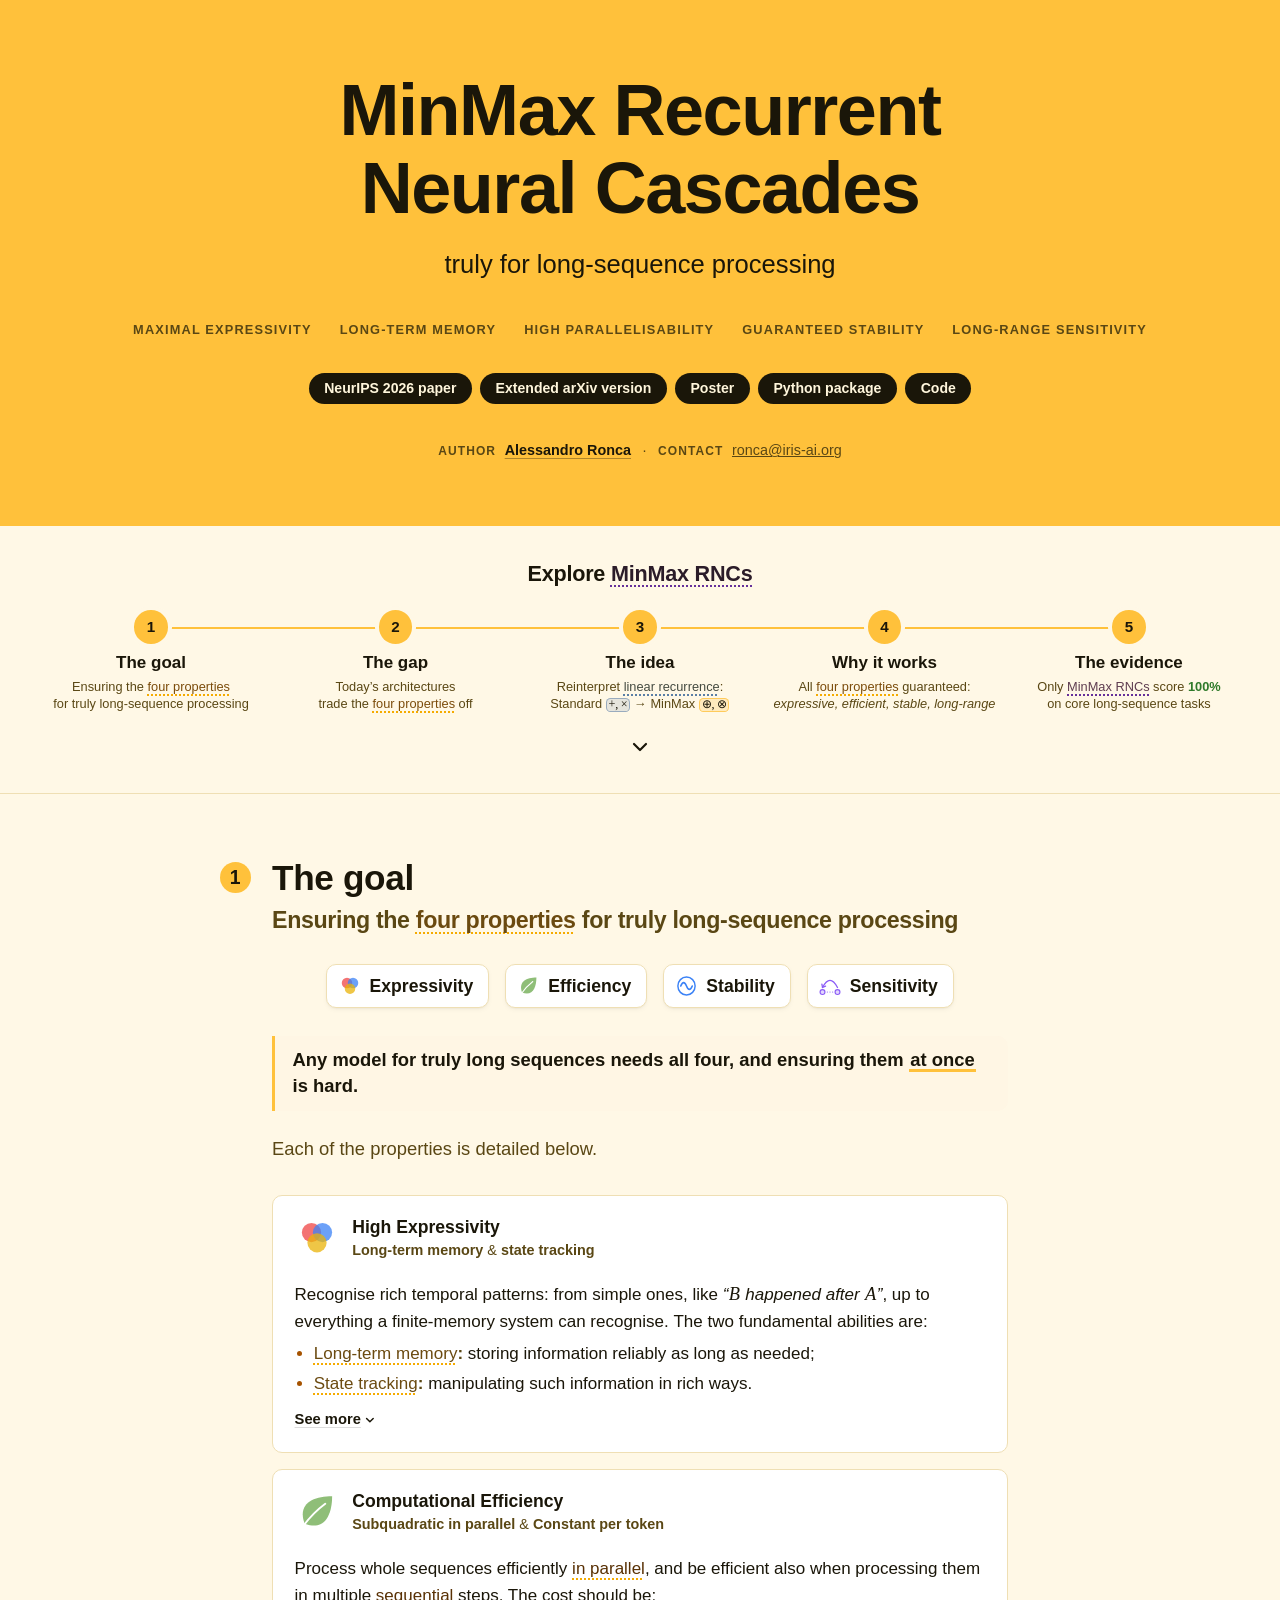
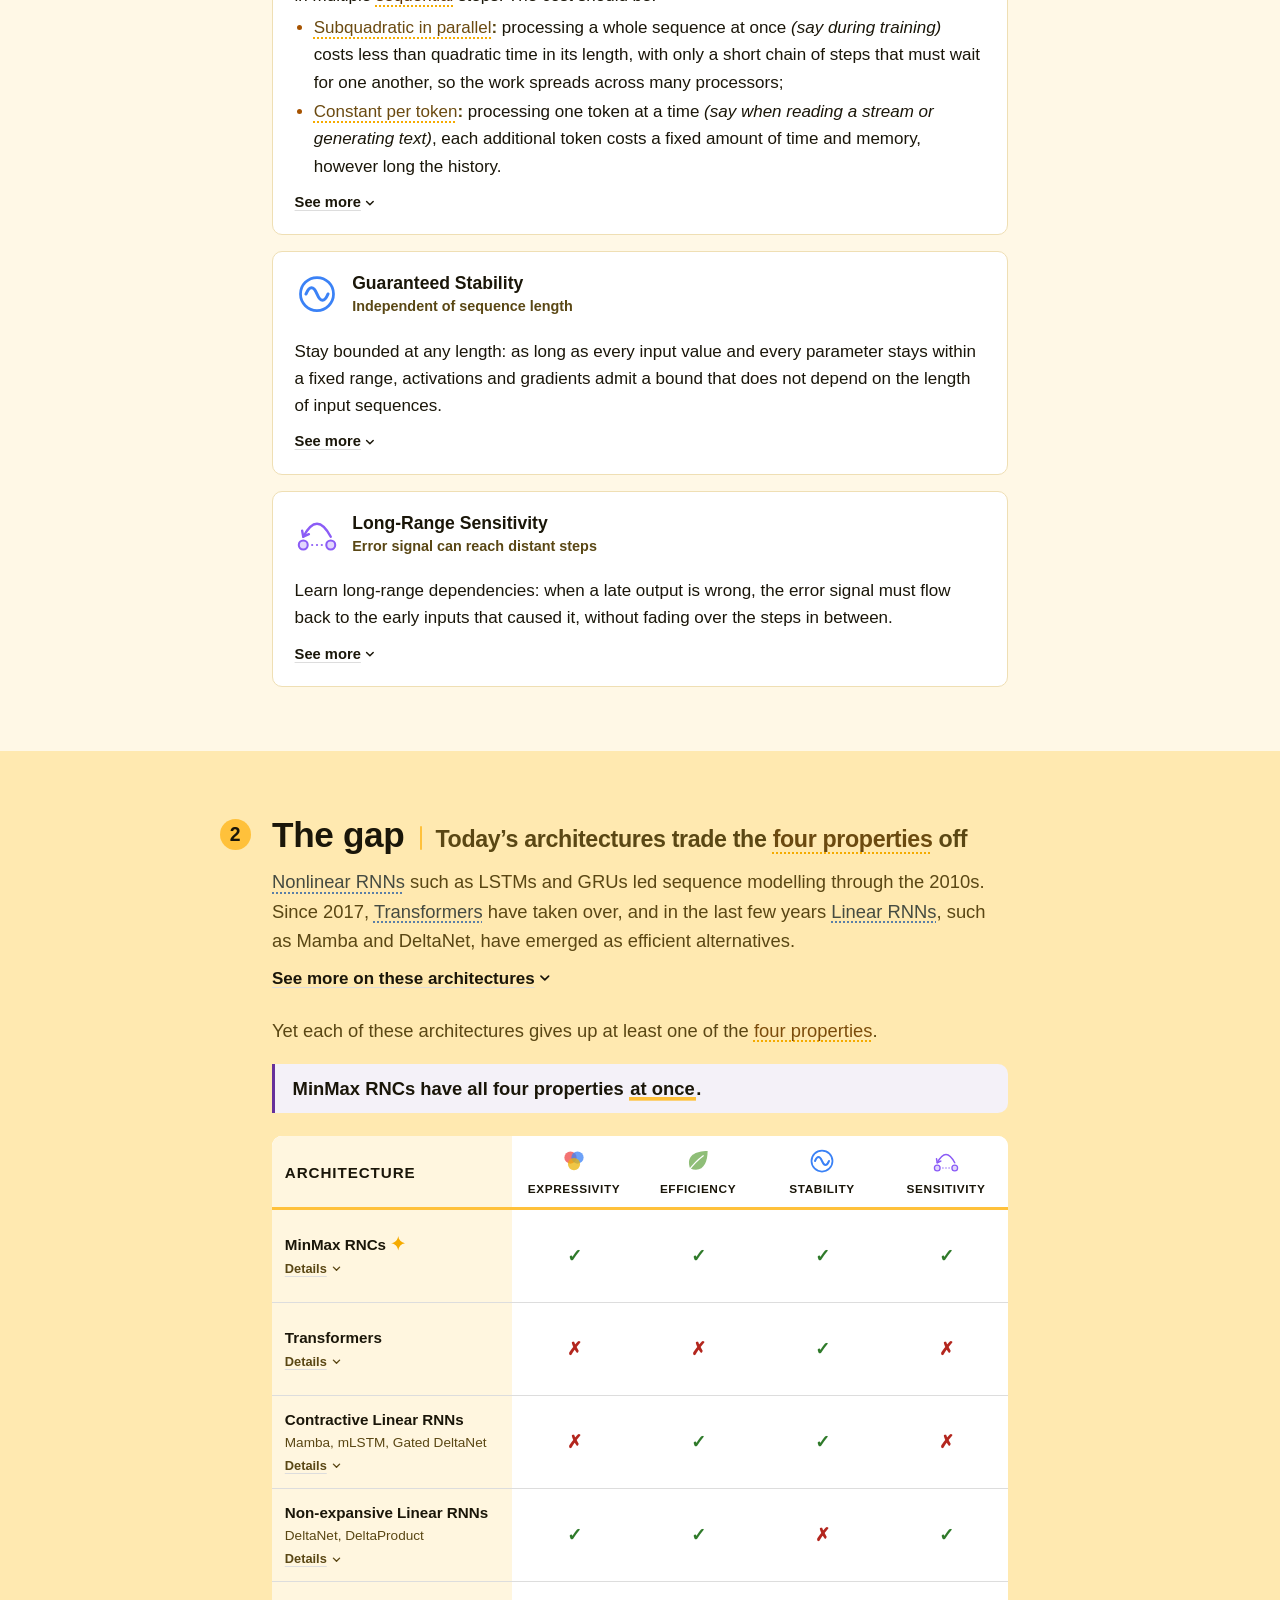
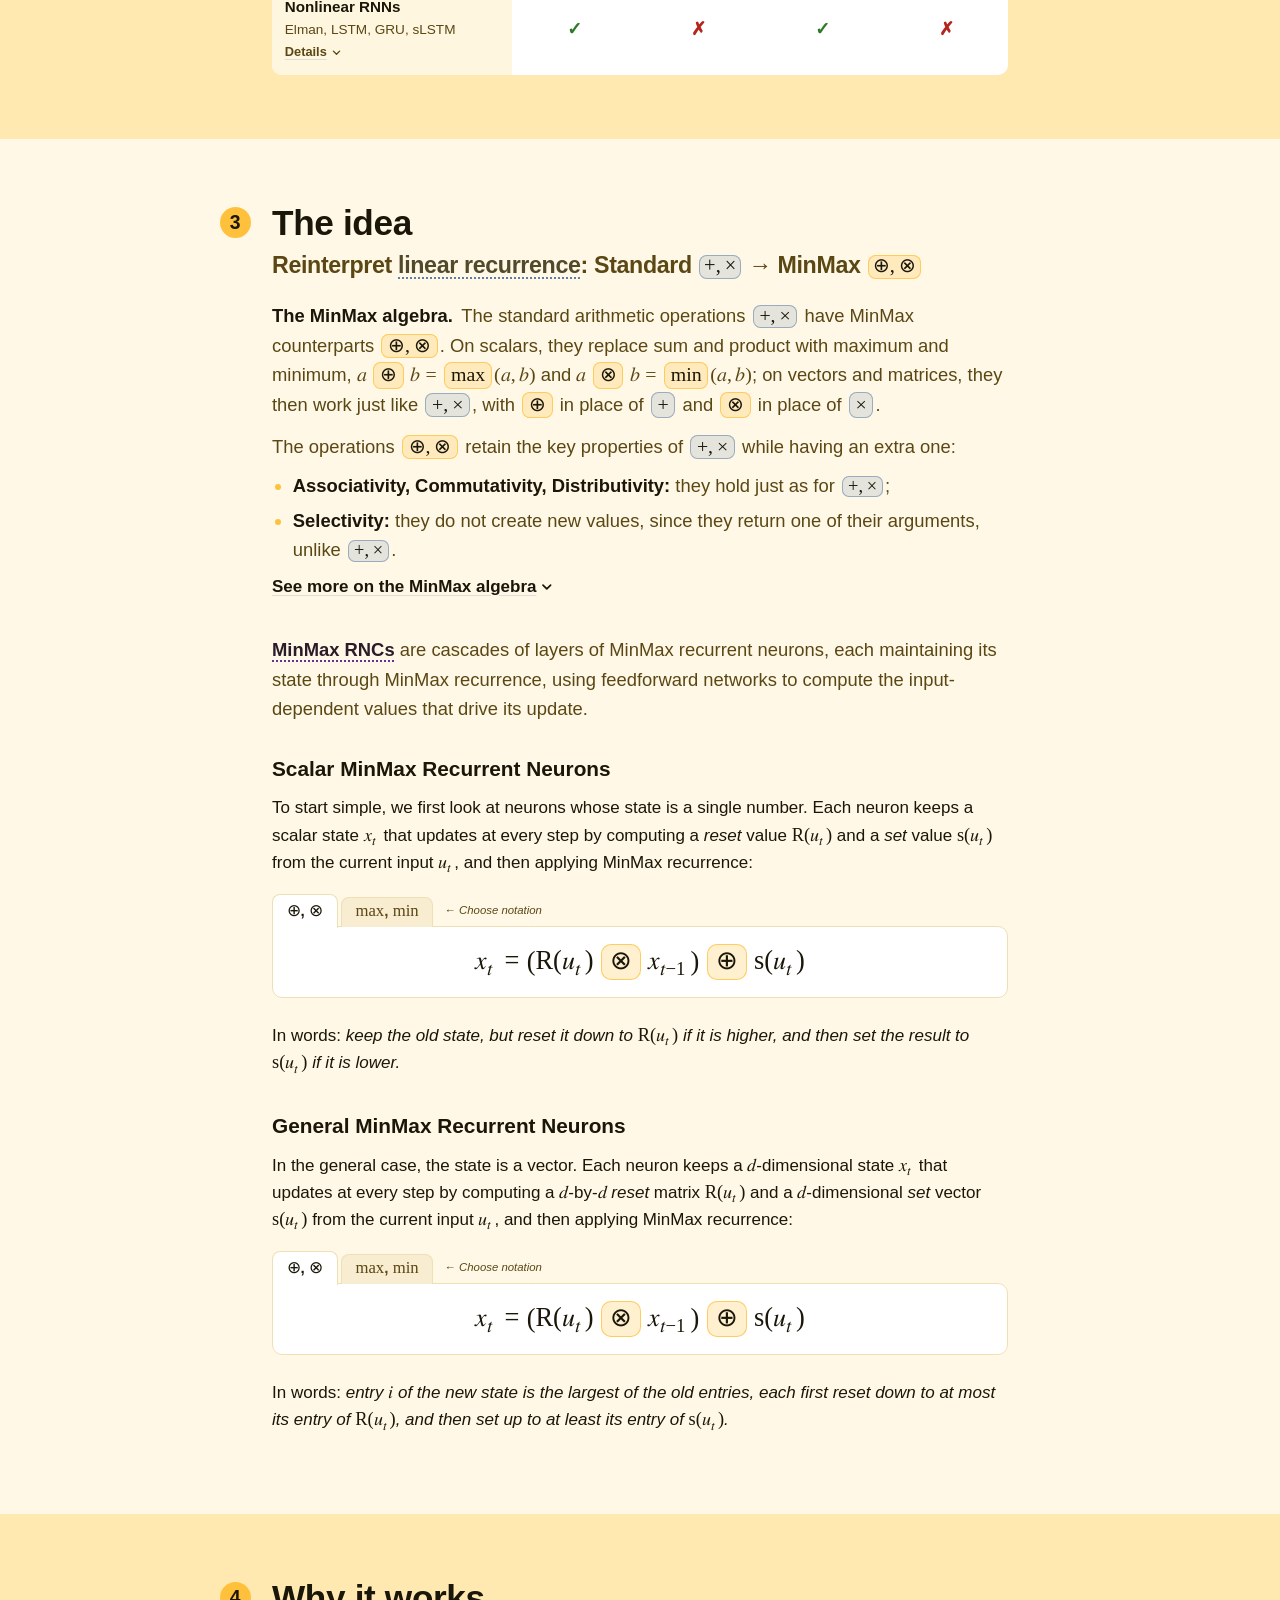
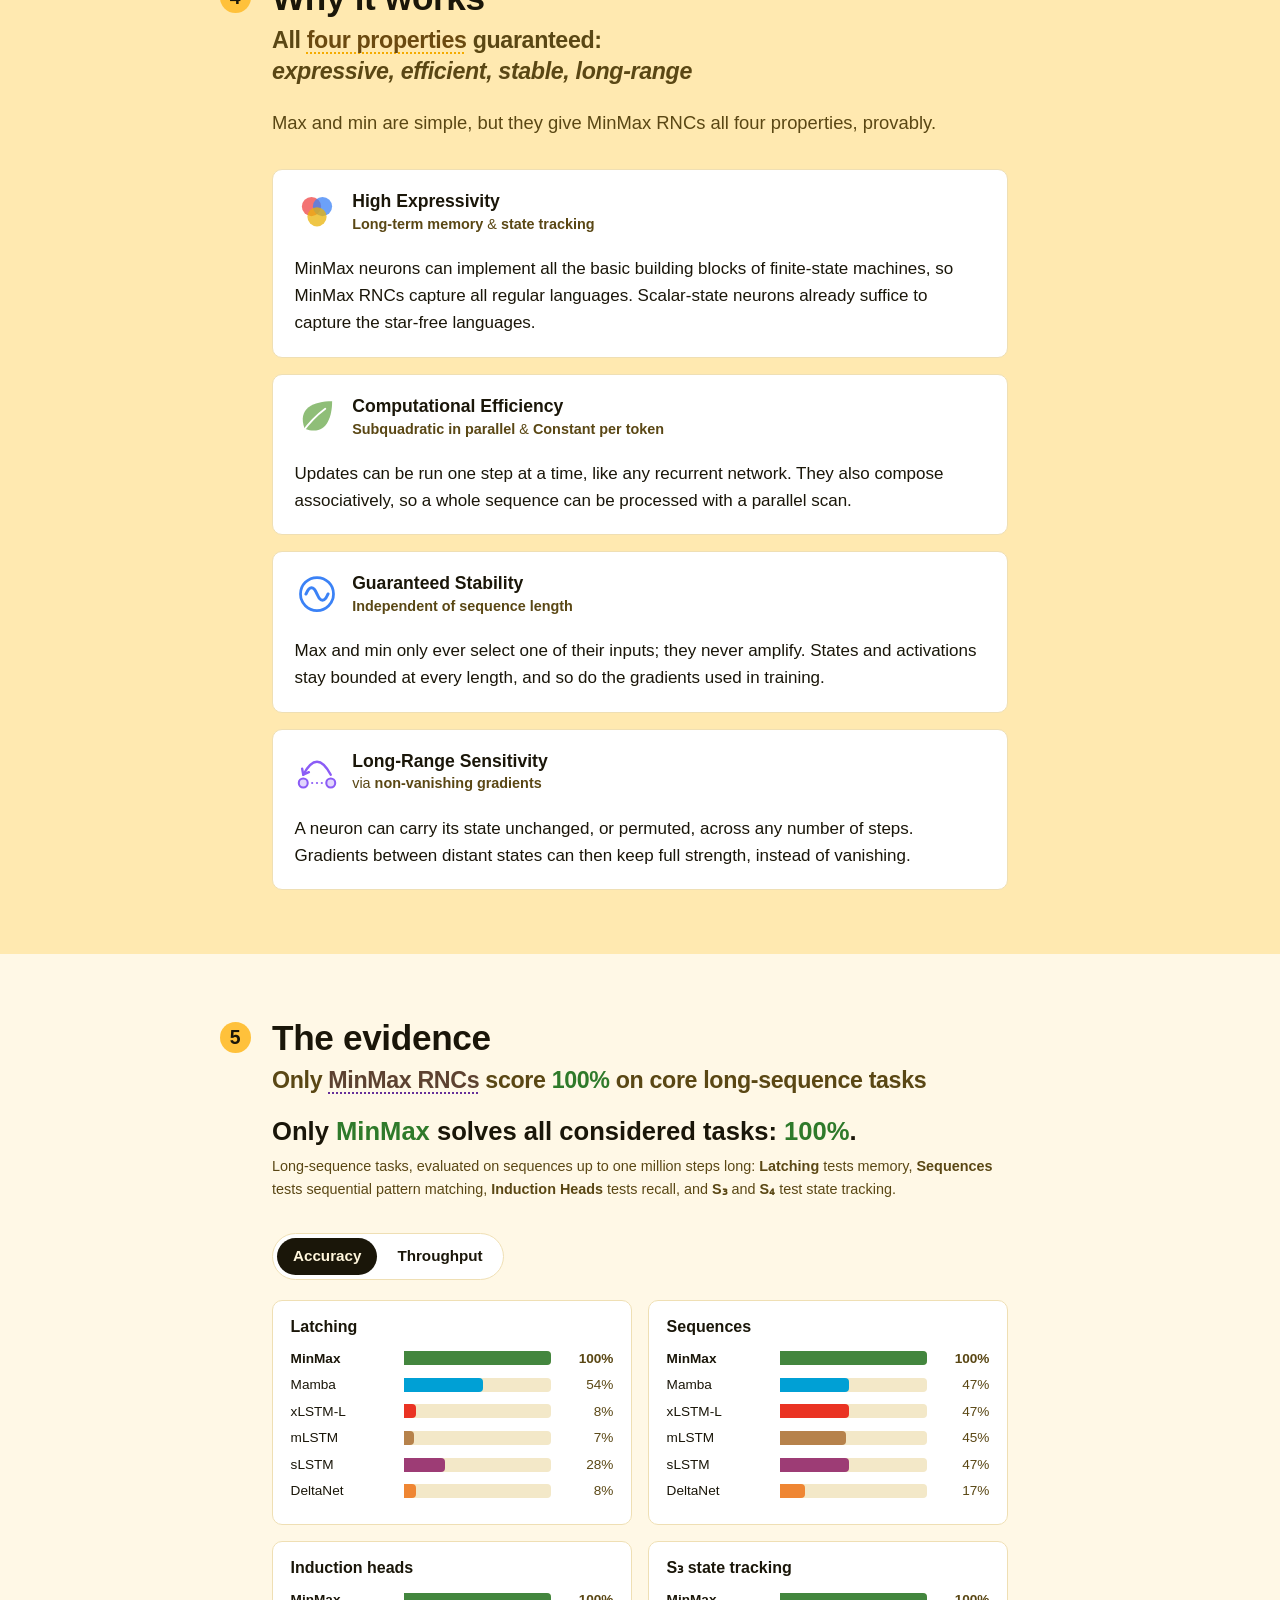
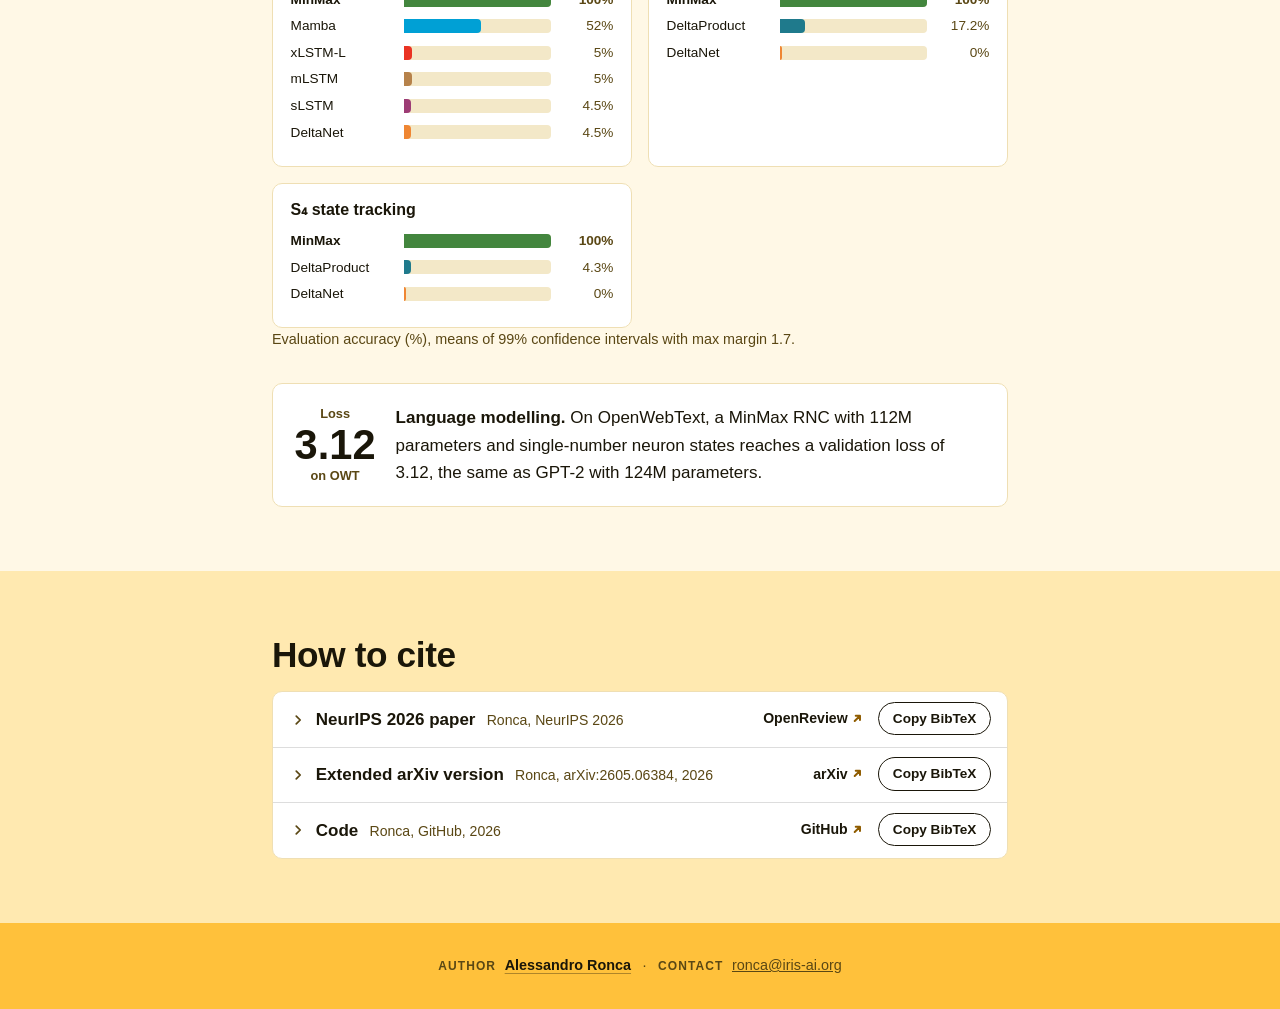
==== commit 55704636: "Section 3: neuron subsections open with "start simple" / "the general case"" ====
--- a/index.html
+++ b/index.html
@@ -378,7 +378,7 @@
           <p class="lead lead-spaced"><b class="lead-head"><span class="term" data-concept="minmax-rncs">MinMax RNCs</span></b> are cascades of layers of MinMax recurrent neurons, each maintaining its state through MinMax recurrence, using feedforward networks to compute the input-dependent values that drive its update.</p>
           <h3 class="subsection" id="scalar-neurons">Scalar MinMax Recurrent Neurons</h3>
           <div class="neurons-scalar">
-          <p>Each neuron keeps a scalar state <math><msub><mi>x</mi><mi>t</mi></msub></math> that updates at every step by computing a <em>reset</em> value <math><mi class="fn-reset">R</mi><mo stretchy="false">(</mo><msub><mi>u</mi><mi>t</mi></msub><mo stretchy="false">)</mo></math> and a <em>set</em> value <math><mi class="fn-set">s</mi><mo stretchy="false">(</mo><msub><mi>u</mi><mi>t</mi></msub><mo stretchy="false">)</mo></math> from the current input <math><msub><mi>u</mi><mi>t</mi></msub></math>, and then applying MinMax recurrence:</p>
+          <p>To start simple, we first look at neurons whose state is a single number. Each neuron keeps a scalar state <math><msub><mi>x</mi><mi>t</mi></msub></math> that updates at every step by computing a <em>reset</em> value <math><mi class="fn-reset">R</mi><mo stretchy="false">(</mo><msub><mi>u</mi><mi>t</mi></msub><mo stretchy="false">)</mo></math> and a <em>set</em> value <math><mi class="fn-set">s</mi><mo stretchy="false">(</mo><msub><mi>u</mi><mi>t</mi></msub><mo stretchy="false">)</mo></math> from the current input <math><msub><mi>u</mi><mi>t</mi></msub></math>, and then applying MinMax recurrence:</p>
           <div class="formula">
             <div class="tabs notation-tabs" role="group" aria-label="Notation" hidden>
               <button type="button" data-notation="algebra" aria-pressed="true"><math><mo lspace="0" rspace="0">&oplus;</mo></math>, <math><mo lspace="0" rspace="0">&otimes;</mo></math></button>
@@ -395,7 +395,7 @@
           <p>In words: <em>keep the old state, but reset it down to <math><mi class="fn-reset">R</mi><mo stretchy="false">(</mo><msub><mi>u</mi><mi>t</mi></msub><mo stretchy="false">)</mo></math> if it is higher, and then set the result to <math><mi class="fn-set">s</mi><mo stretchy="false">(</mo><msub><mi>u</mi><mi>t</mi></msub><mo stretchy="false">)</mo></math> if it is lower.</em></p>
           <h3 class="subsection" id="general-neurons">General MinMax Recurrent Neurons</h3>
           <div class="neurons-general">
-          <p>Each neuron keeps a <span class="nowrap"><math><mi>d</mi></math>-dimensional</span> state <math><msub><mi>x</mi><mi>t</mi></msub></math> that updates at every step by computing a <span class="nowrap"><math><mi>d</mi></math>-by-<math><mi>d</mi></math></span> <em>reset</em> matrix <math><mi class="fn-reset">R</mi><mo stretchy="false">(</mo><msub><mi>u</mi><mi>t</mi></msub><mo stretchy="false">)</mo></math> and a <span class="nowrap"><math><mi>d</mi></math>-dimensional</span> <em>set</em> vector <math><mi class="fn-set">s</mi><mo stretchy="false">(</mo><msub><mi>u</mi><mi>t</mi></msub><mo stretchy="false">)</mo></math> from the current input <math><msub><mi>u</mi><mi>t</mi></msub></math>, and then applying MinMax recurrence:</p>
+          <p>In the general case, the state is a vector. Each neuron keeps a <span class="nowrap"><math><mi>d</mi></math>-dimensional</span> state <math><msub><mi>x</mi><mi>t</mi></msub></math> that updates at every step by computing a <span class="nowrap"><math><mi>d</mi></math>-by-<math><mi>d</mi></math></span> <em>reset</em> matrix <math><mi class="fn-reset">R</mi><mo stretchy="false">(</mo><msub><mi>u</mi><mi>t</mi></msub><mo stretchy="false">)</mo></math> and a <span class="nowrap"><math><mi>d</mi></math>-dimensional</span> <em>set</em> vector <math><mi class="fn-set">s</mi><mo stretchy="false">(</mo><msub><mi>u</mi><mi>t</mi></msub><mo stretchy="false">)</mo></math> from the current input <math><msub><mi>u</mi><mi>t</mi></msub></math>, and then applying MinMax recurrence:</p>
           <div class="formula">
             <div class="tabs notation-tabs" role="group" aria-label="Notation" hidden>
               <button type="button" data-notation="algebra" aria-pressed="true"><math><mo lspace="0" rspace="0">&oplus;</mo></math>, <math><mo lspace="0" rspace="0">&otimes;</mo></math></button>
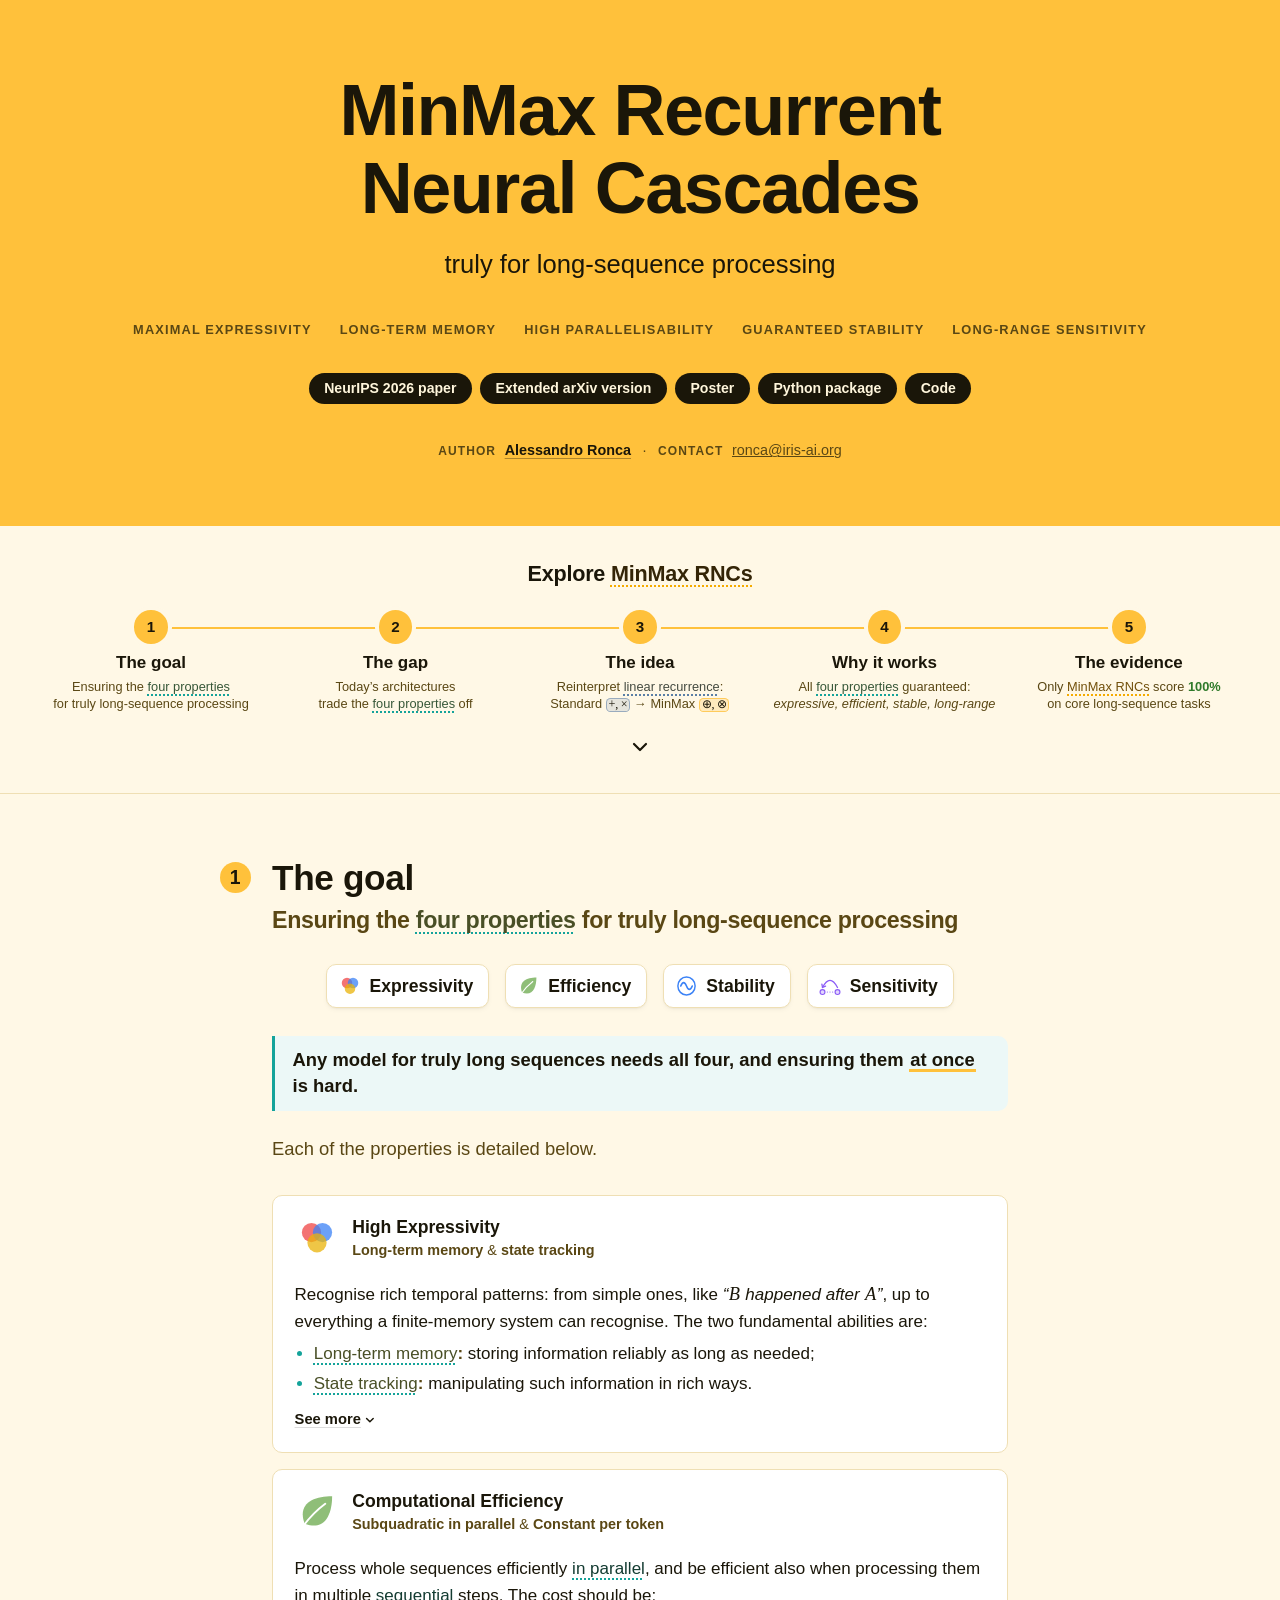
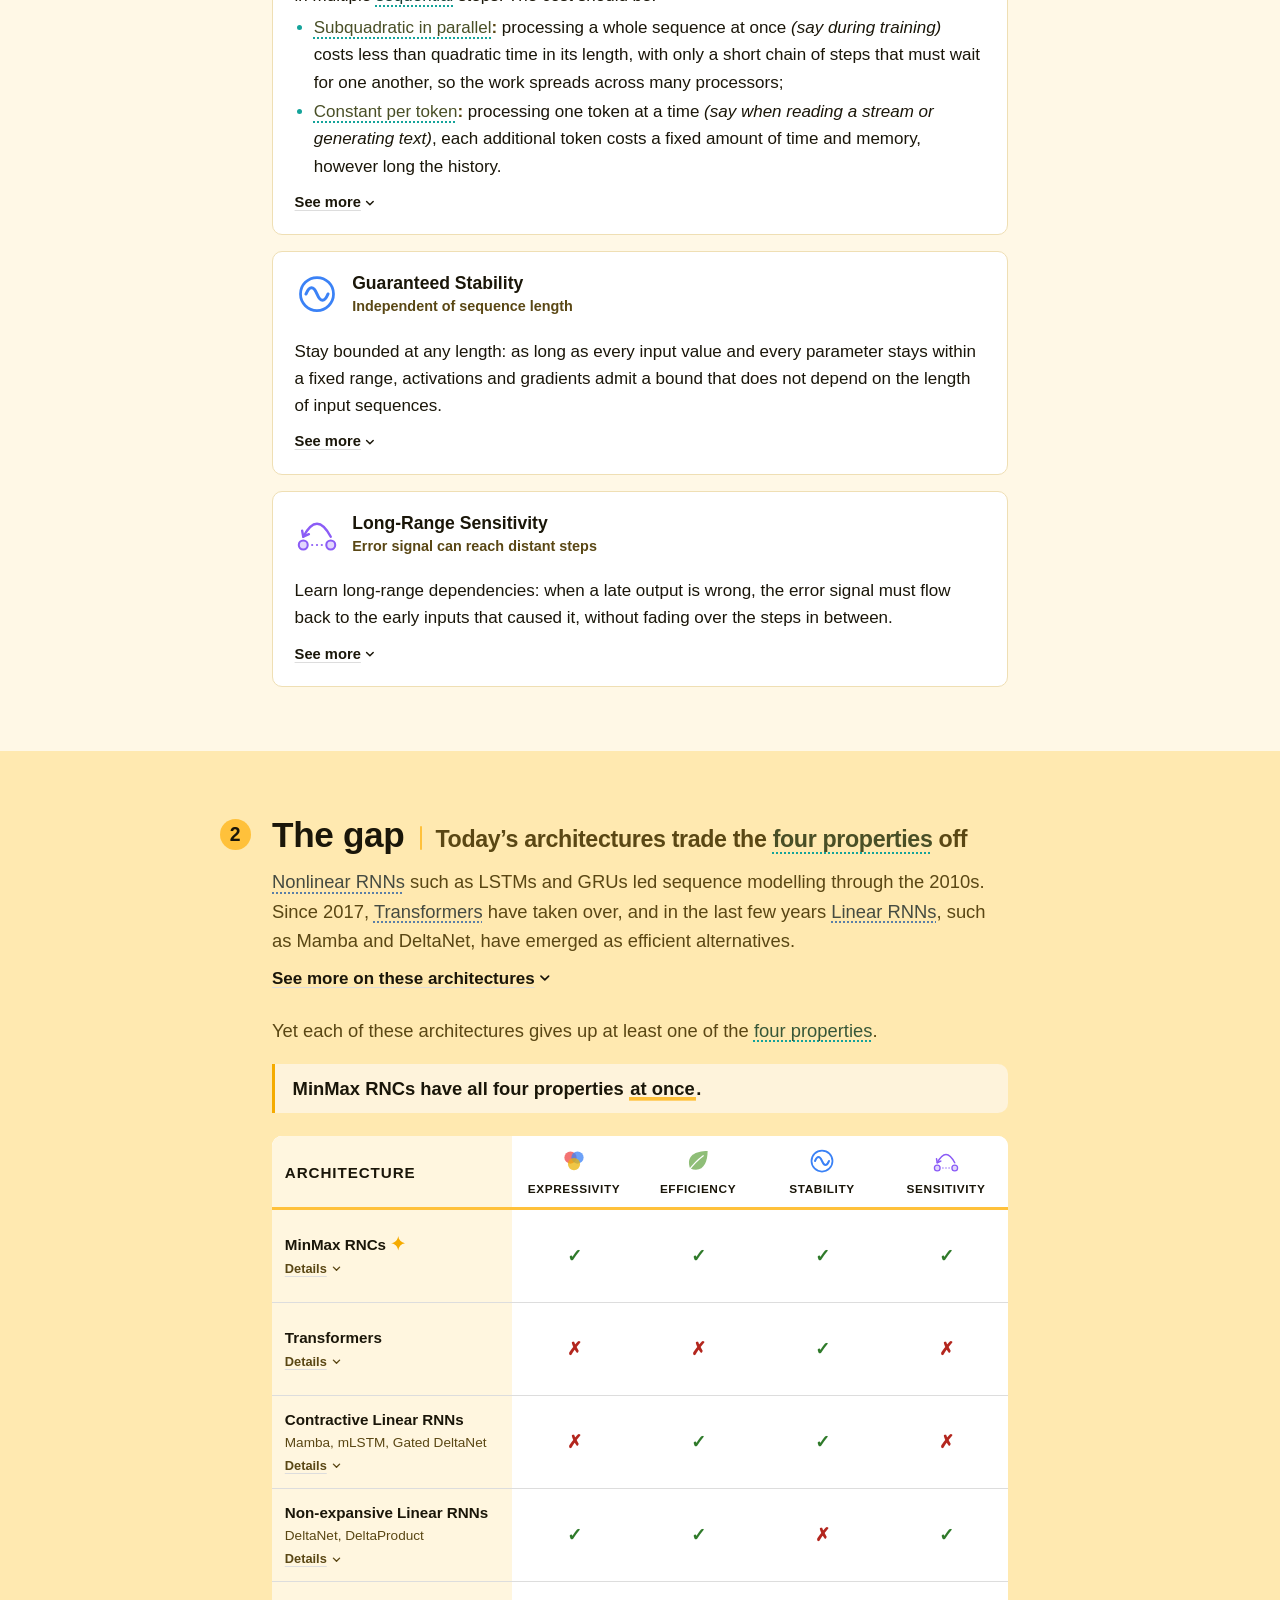
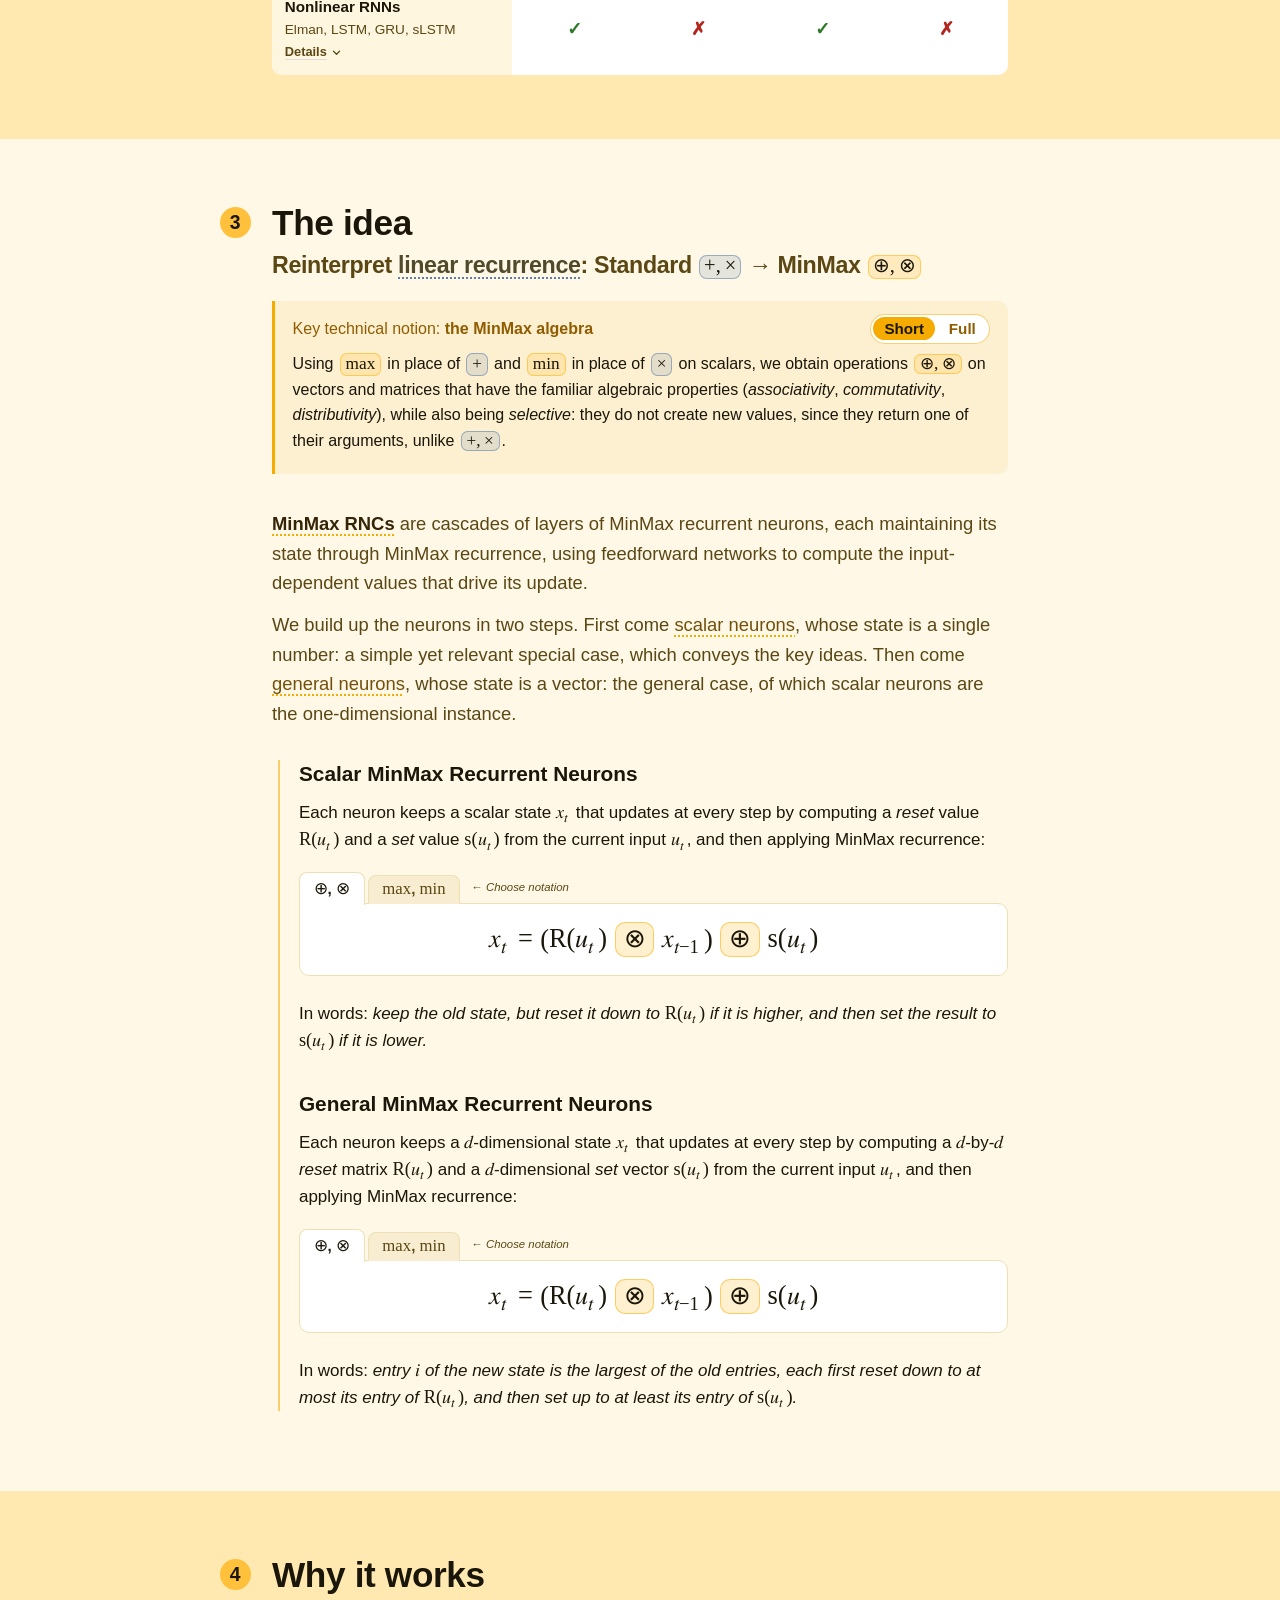
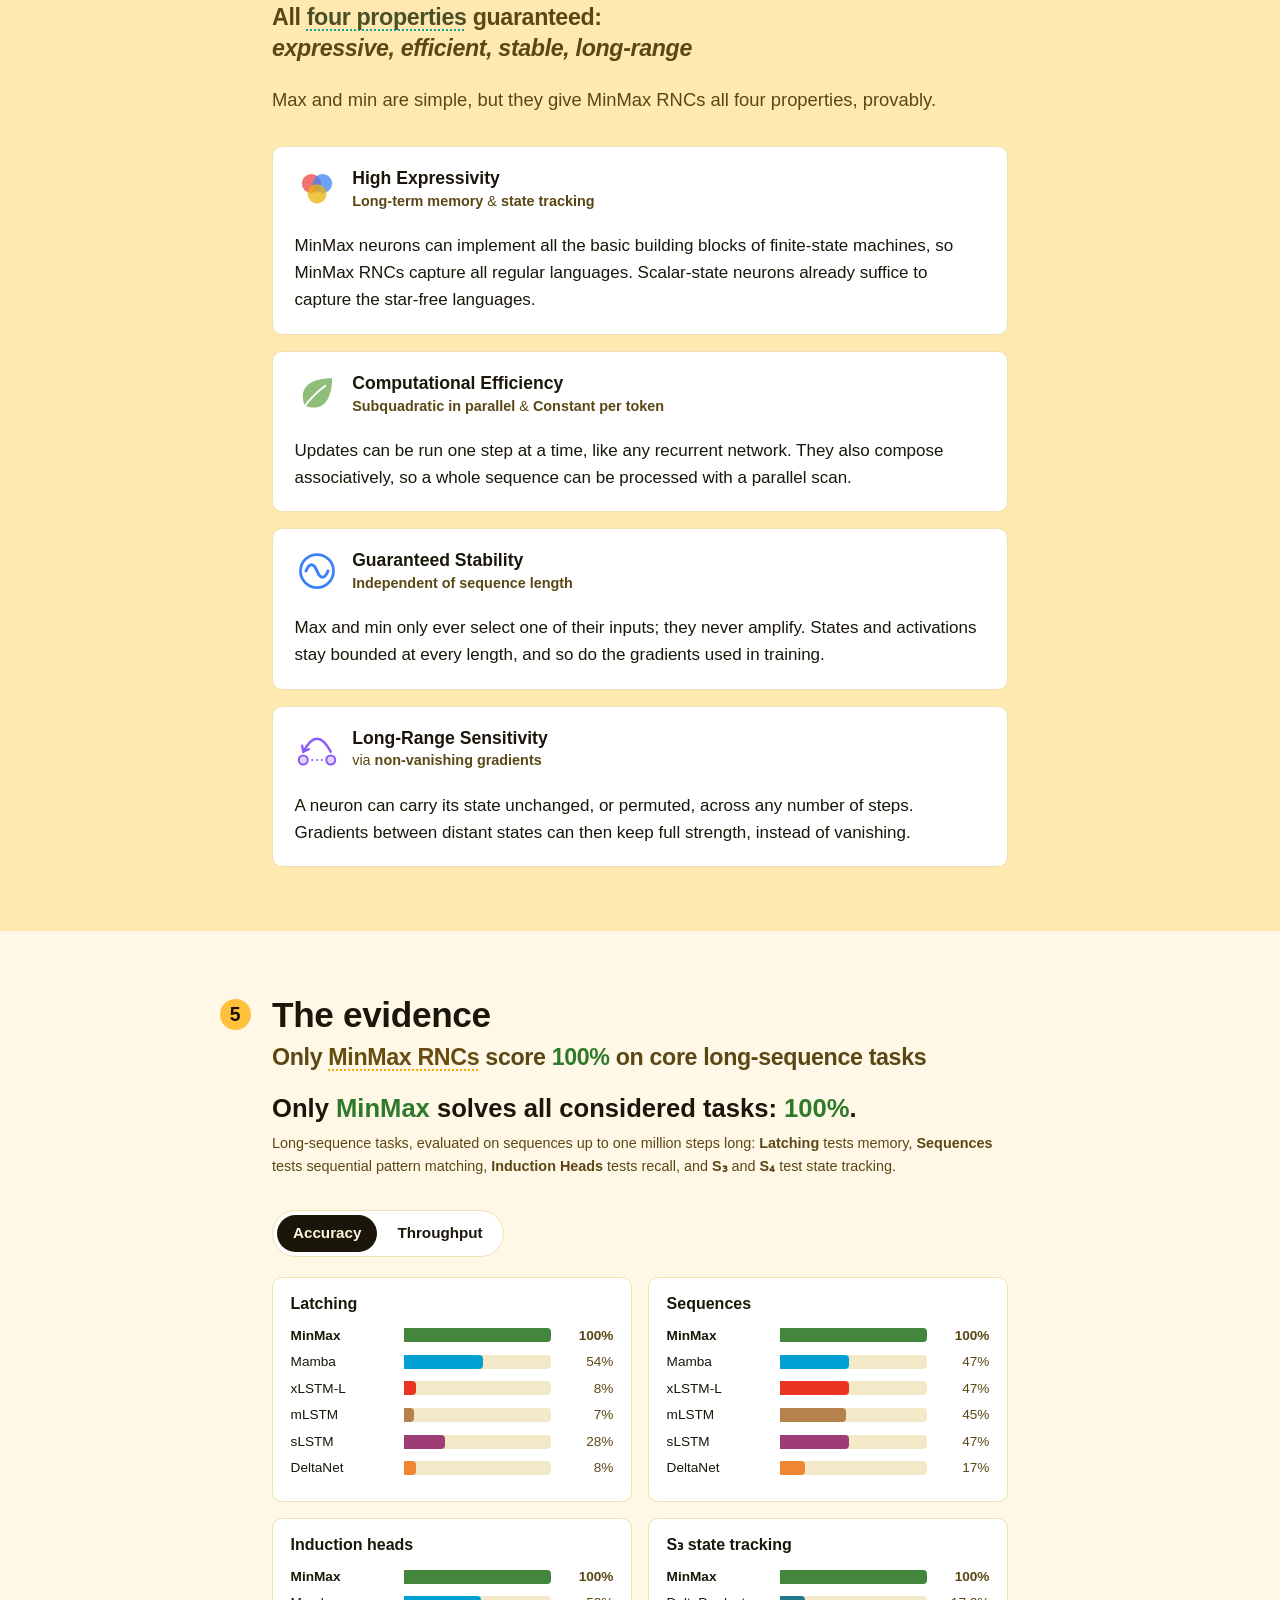
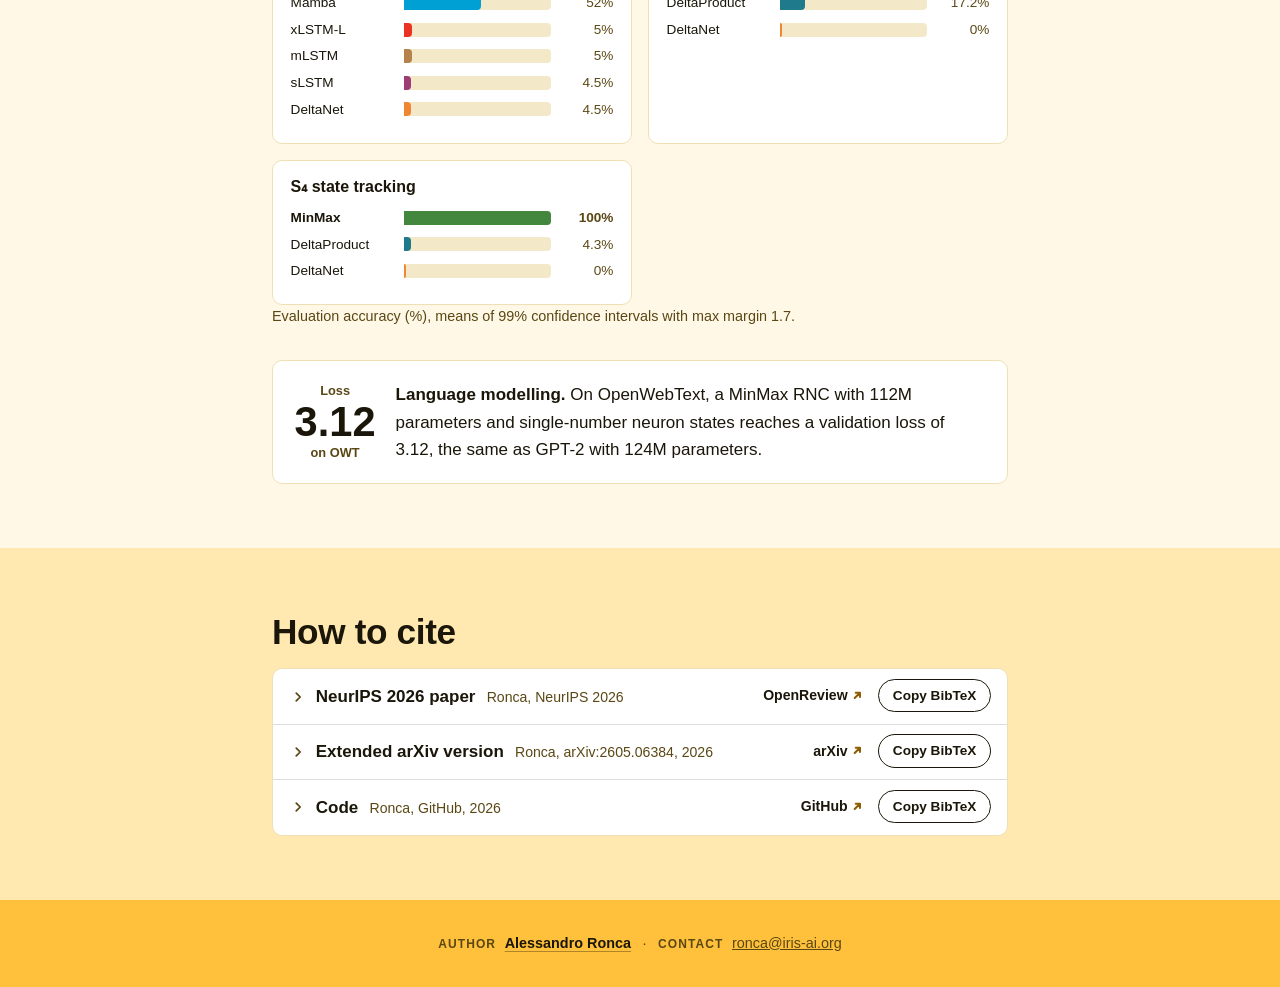
==== commit f450a95e: "Section 3 polish; amber for MinMax, teal for the four properties - The MinMax algebra in a "Key tech" ====
--- a/index.html
+++ b/index.html
@@ -106,7 +106,7 @@
       <div class="wrap wide">
         <h2 id="why-title"><span class="sec-n" aria-hidden="true">1</span><span class="sec-t">The goal<span class="sec-sub"><span class="ph">Ensuring the <span class="term" data-concept="four-properties">four properties</span></span> <span class="ph">for truly <span class="nowrap">long-sequence</span> processing</span></span></span></h2>
         <nav class="display-list prop-nav" aria-label="The four properties"><a class="dl-item" href="#prop-expressivity"><img class="dl-icon" src="assets/icons/expressivity.svg" alt="" width="64" height="64"><span class="dl-name">Expressivity</span></a> <a class="dl-item" href="#prop-efficiency"><img class="dl-icon" src="assets/icons/efficiency.svg" alt="" width="64" height="64"><span class="dl-name">Efficiency</span></a> <a class="dl-item" href="#prop-stability"><img class="dl-icon" src="assets/icons/stability.svg" alt="" width="64" height="64"><span class="dl-name">Stability</span></a> <a class="dl-item" href="#prop-sensitivity"><img class="dl-icon" src="assets/icons/sensitivity.svg" alt="" width="64" height="64"><span class="dl-name">Sensitivity</span></a></nav>
-        <p class="statement">Any model for truly long sequences needs all four, and ensuring them <u class="em">at once</u> is hard.</p>
+        <p class="statement statement-props">Any model for truly long sequences needs all four, and ensuring them <u class="em">at once</u> is hard.</p>
         <p class="lead lead-after">Each of the properties is detailed below.</p>
         <div class="cards">
           <div class="card" id="prop-expressivity">
@@ -354,31 +354,31 @@
     <section id="idea" aria-labelledby="idea-title">
       <div class="wrap wide">
         <h2 id="idea-title"><span class="sec-n" aria-hidden="true">3</span><span class="sec-t">The idea<span class="sec-sub"><span class="ph">Reinterpret <span class="term" data-concept="linear-recurrence">linear recurrence</span>:</span> <span class="ph">Standard <math><mpadded class="op classic pair" height="0.8em" depth="0.24em"><mrow><mo lspace="0" rspace="0">+</mo><mo lspace="0" rspace="0.2em">,</mo><mo lspace="0" rspace="0">&times;</mo></mrow></mpadded></math> &rarr; MinMax <math><mpadded class="op pair" height="0.8em" depth="0.24em"><mrow><mo lspace="0" rspace="0">&oplus;</mo><mo lspace="0" rspace="0.2em">,</mo><mo lspace="0" rspace="0">&otimes;</mo></mrow></mpadded></math></span></span></span></h2>
-          <p class="lead"><b class="run-in lead-head">The MinMax algebra.</b> The standard arithmetic operations <math><mpadded class="op classic pair" height="0.8em" depth="0.24em"><mrow><mo lspace="0" rspace="0">+</mo><mo lspace="0" rspace="0.2em">,</mo><mo lspace="0" rspace="0">&times;</mo></mrow></mpadded></math> have MinMax counterparts <math><mpadded class="op pair" height="0.8em" depth="0.24em"><mrow><mo lspace="0" rspace="0">&oplus;</mo><mo lspace="0" rspace="0.2em">,</mo><mo lspace="0" rspace="0">&otimes;</mo></mrow></mpadded></math>. On scalars, they replace sum and product with maximum and minimum, <math><mi>a</mi><mpadded class="op" height="0.88em" depth="0.32em"><mo lspace="0.2222em" rspace="0.2222em">&oplus;</mo></mpadded><mi>b</mi><mo lspace="0.2778em" rspace="0.2778em">=</mo><mpadded class="op" height="0.88em" depth="0.32em"><mi>max</mi></mpadded><mo stretchy="false">(</mo><mi>a</mi><mo separator="true">,</mo><mi>b</mi><mo stretchy="false">)</mo></math> and <span class="nowrap"><math><mi>a</mi><mpadded class="op" height="0.88em" depth="0.32em"><mo lspace="0.2222em" rspace="0.2222em">&otimes;</mo></mpadded><mi>b</mi><mo lspace="0.2778em" rspace="0.2778em">=</mo><mpadded class="op" height="0.88em" depth="0.32em"><mi>min</mi></mpadded><mo stretchy="false">(</mo><mi>a</mi><mo separator="true">,</mo><mi>b</mi><mo stretchy="false">)</mo></math>;</span> on vectors and matrices, they then work just like <math><mpadded class="op classic pair" height="0.8em" depth="0.24em"><mrow><mo lspace="0" rspace="0">+</mo><mo lspace="0" rspace="0.2em">,</mo><mo lspace="0" rspace="0">&times;</mo></mrow></mpadded></math>, with <math><mpadded class="op" height="0.88em" depth="0.32em"><mo lspace="0" rspace="0">&oplus;</mo></mpadded></math> in place of <math><mpadded class="op classic" height="0.88em" depth="0.32em"><mo lspace="0" rspace="0">+</mo></mpadded></math> and <math><mpadded class="op" height="0.88em" depth="0.32em"><mo lspace="0" rspace="0">&otimes;</mo></mpadded></math> in place of <span class="nowrap"><math><mpadded class="op classic" height="0.88em" depth="0.32em"><mo lspace="0" rspace="0">&times;</mo></mpadded></math>.</span></p>
-          <p class="lead">The operations <span class="nowrap"><math><mpadded class="op pair" height="0.8em" depth="0.24em"><mrow><mo lspace="0" rspace="0">&oplus;</mo><mo lspace="0" rspace="0.2em">,</mo><mo lspace="0" rspace="0">&otimes;</mo></mrow></mpadded></math></span> retain the key properties of <span class="nowrap"><math><mpadded class="op classic pair" height="0.8em" depth="0.24em"><mrow><mo lspace="0" rspace="0">+</mo><mo lspace="0" rspace="0.2em">,</mo><mo lspace="0" rspace="0">&times;</mo></mrow></mpadded></math></span> while having an extra one:</p>
-          <ul class="lead-list">
-            <li><b class="li-head">Associativity, Commutativity, Distributivity:</b> they hold just as for <span class="nowrap"><math><mpadded class="op classic pair" height="0.8em" depth="0.24em"><mrow><mo lspace="0" rspace="0">+</mo><mo lspace="0" rspace="0.2em">,</mo><mo lspace="0" rspace="0">&times;</mo></mrow></mpadded></math>;</span></li>
-            <li><b class="li-head">Selectivity:</b> they do not create new values, since they return one of their arguments, unlike <span class="nowrap"><math><mpadded class="op classic pair" height="0.8em" depth="0.24em"><mrow><mo lspace="0" rspace="0">+</mo><mo lspace="0" rspace="0.2em">,</mo><mo lspace="0" rspace="0">&times;</mo></mrow></mpadded></math>.</span></li>
-          </ul>
-          <p class="see-more-line"><button type="button" class="see-more" aria-expanded="false" aria-controls="algebra-more" hidden><span class="sm-labels"><span class="when-closed">See more on the MinMax algebra</span><span class="when-open">See less on the MinMax algebra</span></span><svg class="chev" viewBox="0 0 16 16" width="12" height="12" aria-hidden="true" focusable="false"><path d="M3.5 6 8 10.5 12.5 6" fill="none" stroke="currentColor" stroke-width="2" stroke-linecap="round" stroke-linejoin="round"/></svg></button></p>
-          <div class="more-body" id="algebra-more">
-                      <p><b class="run-in">On matrices and vectors.</b> With <math><mpadded class="op" height="0.88em" depth="0.32em"><mi>max</mi></mpadded></math> in place of sums and <math><mpadded class="op" height="0.88em" depth="0.32em"><mi>min</mi></mpadded></math> in place of products, <math><mpadded class="op" height="0.88em" depth="0.32em"><mo lspace="0" rspace="0">&oplus;</mo></mpadded></math> works entry by entry,</p>
-            <div class="formula formula-sm">
-              <math display="block" class="wide-only"><msub><mrow><mo stretchy="false">(</mo><mi>A</mi><mpadded class="op" height="0.88em" depth="0.32em"><mo lspace="0.2222em" rspace="0.2222em">&oplus;</mo></mpadded><mi>B</mi><mo stretchy="false">)</mo></mrow><mrow><mi>i</mi><mi>j</mi></mrow></msub><mo lspace="0.2778em" rspace="0.2778em">=</mo><msub><mi>A</mi><mrow><mi>i</mi><mi>j</mi></mrow></msub><mpadded class="op" height="0.88em" depth="0.32em"><mo lspace="0.2222em" rspace="0.2222em">&oplus;</mo></mpadded><msub><mi>B</mi><mrow><mi>i</mi><mi>j</mi></mrow></msub><mo lspace="0.2778em" rspace="0.2778em">=</mo><mpadded class="op" height="0.88em" depth="0.32em"><mi>max</mi></mpadded><mo stretchy="false">(</mo><msub><mi>A</mi><mrow><mi>i</mi><mi>j</mi></mrow></msub><mo separator="true">,</mo><msub><mi>B</mi><mrow><mi>i</mi><mi>j</mi></mrow></msub><mo stretchy="false">)</mo></math>
-              <math display="block" class="narrow-only"><mtable columnalign="right left" columnspacing="0" rowspacing="0.5em"><mtr><mtd><msub><mrow><mo stretchy="false">(</mo><mi>A</mi><mpadded class="op" height="0.88em" depth="0.32em"><mo lspace="0.2222em" rspace="0.2222em">&oplus;</mo></mpadded><mi>B</mi><mo stretchy="false">)</mo></mrow><mrow><mi>i</mi><mi>j</mi></mrow></msub></mtd><mtd><mrow><mo lspace="0.2778em" rspace="0.2778em">=</mo><msub><mi>A</mi><mrow><mi>i</mi><mi>j</mi></mrow></msub><mpadded class="op" height="0.88em" depth="0.32em"><mo lspace="0.2222em" rspace="0.2222em">&oplus;</mo></mpadded><msub><mi>B</mi><mrow><mi>i</mi><mi>j</mi></mrow></msub></mrow></mtd></mtr><mtr><mtd></mtd><mtd><mrow><mo lspace="0.2778em" rspace="0.2778em">=</mo><mpadded class="op" height="0.88em" depth="0.32em"><mi>max</mi></mpadded><mo stretchy="false">(</mo><msub><mi>A</mi><mrow><mi>i</mi><mi>j</mi></mrow></msub><mo separator="true">,</mo><msub><mi>B</mi><mrow><mi>i</mi><mi>j</mi></mrow></msub><mo stretchy="false">)</mo></mrow></mtd></mtr></mtable></math>
-            <p>and <math><mpadded class="op" height="0.88em" depth="0.32em"><mo lspace="0" rspace="0">&otimes;</mo></mpadded></math> is the usual matrix product:</p>
-            <div class="formula formula-sm">
-              <math display="block" class="wide-only"><msub><mrow><mo stretchy="false">(</mo><mi>A</mi><mpadded class="op" height="0.88em" depth="0.32em"><mo lspace="0.2222em" rspace="0.2222em">&otimes;</mo></mpadded><mi>B</mi><mo stretchy="false">)</mo></mrow><mrow><mi>i</mi><mi>j</mi></mrow></msub><mo lspace="0.2778em" rspace="0.2778em">=</mo><munder><mpadded class="op big" height="1.16em" depth="0.58em"><mo lspace="0" rspace="0">&bigoplus;</mo></mpadded><mi>k</mi></munder><mo stretchy="false">(</mo><msub><mi>A</mi><mrow><mi>i</mi><mi>k</mi></mrow></msub><mpadded class="op" height="0.88em" depth="0.32em"><mo lspace="0.2222em" rspace="0.2222em">&otimes;</mo></mpadded><msub><mi>B</mi><mrow><mi>k</mi><mi>j</mi></mrow></msub><mo stretchy="false">)</mo><mo lspace="0.2778em" rspace="0.2778em">=</mo><munder><mpadded class="op" height="0.88em" depth="0.32em"><mi>max</mi></mpadded><mi>k</mi></munder><mpadded class="op" height="0.88em" depth="0.32em"><mi>min</mi></mpadded><mo stretchy="false">(</mo><msub><mi>A</mi><mrow><mi>i</mi><mi>k</mi></mrow></msub><mo separator="true">,</mo><msub><mi>B</mi><mrow><mi>k</mi><mi>j</mi></mrow></msub><mo stretchy="false">)</mo></math>
-              <math display="block" class="narrow-only"><mtable columnalign="right left" columnspacing="0" rowspacing="0.5em"><mtr><mtd><msub><mrow><mo stretchy="false">(</mo><mi>A</mi><mpadded class="op" height="0.88em" depth="0.32em"><mo lspace="0.2222em" rspace="0.2222em">&otimes;</mo></mpadded><mi>B</mi><mo stretchy="false">)</mo></mrow><mrow><mi>i</mi><mi>j</mi></mrow></msub></mtd><mtd><mrow><mo lspace="0.2778em" rspace="0.2778em">=</mo><munder><mpadded class="op big" height="1.16em" depth="0.58em"><mo lspace="0" rspace="0">&bigoplus;</mo></mpadded><mi>k</mi></munder><mo stretchy="false">(</mo><msub><mi>A</mi><mrow><mi>i</mi><mi>k</mi></mrow></msub><mpadded class="op" height="0.88em" depth="0.32em"><mo lspace="0.2222em" rspace="0.2222em">&otimes;</mo></mpadded><msub><mi>B</mi><mrow><mi>k</mi><mi>j</mi></mrow></msub><mo stretchy="false">)</mo></mrow></mtd></mtr><mtr><mtd></mtd><mtd><mrow><mo lspace="0.2778em" rspace="0.2778em">=</mo><munder><mpadded class="op" height="0.88em" depth="0.32em"><mi>max</mi></mpadded><mi>k</mi></munder><mpadded class="op" height="0.88em" depth="0.32em"><mi>min</mi></mpadded><mo stretchy="false">(</mo><msub><mi>A</mi><mrow><mi>i</mi><mi>k</mi></mrow></msub><mo separator="true">,</mo><msub><mi>B</mi><mrow><mi>k</mi><mi>j</mi></mrow></msub><mo stretchy="false">)</mo></mrow></mtd></mtr></mtable></math>
-            </div>
-            </div>
-            <p><b class="run-in">Associativity, commutativity, distributivity.</b> Like <math><mpadded class="op classic pair" height="0.8em" depth="0.24em"><mrow><mo lspace="0" rspace="0">+</mo><mo lspace="0" rspace="0.2em">,</mo><mo lspace="0" rspace="0">&times;</mo></mrow></mpadded></math>, both <math><mpadded class="op" height="0.88em" depth="0.32em"><mo lspace="0" rspace="0">&oplus;</mo></mpadded></math> and <math><mpadded class="op" height="0.88em" depth="0.32em"><mo lspace="0" rspace="0">&otimes;</mo></mpadded></math> are associative and commutative, and <math><mpadded class="op" height="0.88em" depth="0.32em"><mo lspace="0" rspace="0">&otimes;</mo></mpadded></math> distributes over <math><mpadded class="op" height="0.88em" depth="0.32em"><mo lspace="0" rspace="0">&oplus;</mo></mpadded></math>, just as <math><mpadded class="op classic" height="0.88em" depth="0.32em"><mo lspace="0" rspace="0">&times;</mo></mpadded></math> distributes over <math><mpadded class="op classic" height="0.88em" depth="0.32em"><mo lspace="0" rspace="0">+</mo></mpadded></math>. These properties are what let a whole sequence be processed with a parallel scan (see <a href="#properties">Why it works</a>).</p>
-            <p><b class="run-in">Selectivity.</b> Unlike <math><mpadded class="op classic pair" height="0.8em" depth="0.24em"><mrow><mo lspace="0" rspace="0">+</mo><mo lspace="0" rspace="0.2em">,</mo><mo lspace="0" rspace="0">&times;</mo></mrow></mpadded></math>, the operations <math><mpadded class="op pair" height="0.8em" depth="0.24em"><mrow><mo lspace="0" rspace="0">&oplus;</mo><mo lspace="0" rspace="0.2em">,</mo><mo lspace="0" rspace="0">&otimes;</mo></mrow></mpadded></math> never create new values: they only pick one of their arguments. This is what keeps MinMax RNCs stable however long the sequence (see <a href="#properties">Why it works</a>).</p>
-          </div>
+          <aside class="technical" aria-label="Key technical notion: the MinMax algebra">
+            <div class="technical-head"><span class="technical-label" aria-hidden="true">Key technical notion: <span class="technical-topic">the MinMax algebra</span></span><span class="tabs version-tabs" role="group" aria-label="Version" hidden><button type="button" data-version="short" aria-pressed="true">Short</button><button type="button" data-version="full" aria-pressed="false">Full</button></span><button type="button" class="see-more see-more-driver" aria-expanded="false" aria-controls="algebra-more" hidden><span class="sm-labels"><span class="when-closed">Full version</span><span class="when-open">Short version</span></span><svg class="chev" viewBox="0 0 16 16" width="12" height="12" aria-hidden="true" focusable="false"><path d="M3.5 6 8 10.5 12.5 6" fill="none" stroke="currentColor" stroke-width="2" stroke-linecap="round" stroke-linejoin="round"/></svg></button></div>
+          <p>Using <math><mpadded class="op" height="0.88em" depth="0.32em"><mi>max</mi></mpadded></math> in place of <math><mpadded class="op classic" height="0.88em" depth="0.32em"><mo lspace="0" rspace="0">+</mo></mpadded></math> and <math><mpadded class="op" height="0.88em" depth="0.32em"><mi>min</mi></mpadded></math> in place of <math><mpadded class="op classic" height="0.88em" depth="0.32em"><mo lspace="0" rspace="0">&times;</mo></mpadded></math> on scalars, we obtain operations <math><mpadded class="op pair" height="0.8em" depth="0.24em"><mrow><mo lspace="0" rspace="0">&oplus;</mo><mo lspace="0" rspace="0.2em">,</mo><mo lspace="0" rspace="0">&otimes;</mo></mrow></mpadded></math> on vectors and matrices that have the familiar algebraic properties (<em>associativity</em>, <em>commutativity</em>, <em>distributivity</em>), while also being <em>selective</em>: they do not create new values, since they return one of their arguments, unlike <span class="nowrap"><math><mpadded class="op classic pair" height="0.8em" depth="0.24em"><mrow><mo lspace="0" rspace="0">+</mo><mo lspace="0" rspace="0.2em">,</mo><mo lspace="0" rspace="0">&times;</mo></mrow></mpadded></math>.</span></p>
+            <div class="more-body" id="algebra-more">
+              <p><b class="run-in">On scalars.</b> <math><mi>a</mi><mpadded class="op" height="0.88em" depth="0.32em"><mo lspace="0.2222em" rspace="0.2222em">&oplus;</mo></mpadded><mi>b</mi><mo lspace="0.2778em" rspace="0.2778em">=</mo><mpadded class="op" height="0.88em" depth="0.32em"><mi>max</mi></mpadded><mo stretchy="false">(</mo><mi>a</mi><mo separator="true">,</mo><mi>b</mi><mo stretchy="false">)</mo></math> and <span class="nowrap"><math><mi>a</mi><mpadded class="op" height="0.88em" depth="0.32em"><mo lspace="0.2222em" rspace="0.2222em">&otimes;</mo></mpadded><mi>b</mi><mo lspace="0.2778em" rspace="0.2778em">=</mo><mpadded class="op" height="0.88em" depth="0.32em"><mi>min</mi></mpadded><mo stretchy="false">(</mo><mi>a</mi><mo separator="true">,</mo><mi>b</mi><mo stretchy="false">)</mo></math>.</span></p>
+                        <p><b class="run-in">On matrices and vectors.</b> With <math><mpadded class="op" height="0.88em" depth="0.32em"><mi>max</mi></mpadded></math> in place of sums and <math><mpadded class="op" height="0.88em" depth="0.32em"><mi>min</mi></mpadded></math> in place of products, <math><mpadded class="op" height="0.88em" depth="0.32em"><mo lspace="0" rspace="0">&oplus;</mo></mpadded></math> works entry by entry,</p>
+              <div class="formula formula-sm">
+                <math display="block" class="wide-only"><msub><mrow><mo stretchy="false">(</mo><mi>A</mi><mpadded class="op" height="0.88em" depth="0.32em"><mo lspace="0.2222em" rspace="0.2222em">&oplus;</mo></mpadded><mi>B</mi><mo stretchy="false">)</mo></mrow><mrow><mi>i</mi><mi>j</mi></mrow></msub><mo lspace="0.2778em" rspace="0.2778em">=</mo><msub><mi>A</mi><mrow><mi>i</mi><mi>j</mi></mrow></msub><mpadded class="op" height="0.88em" depth="0.32em"><mo lspace="0.2222em" rspace="0.2222em">&oplus;</mo></mpadded><msub><mi>B</mi><mrow><mi>i</mi><mi>j</mi></mrow></msub><mo lspace="0.2778em" rspace="0.2778em">=</mo><mpadded class="op" height="0.88em" depth="0.32em"><mi>max</mi></mpadded><mo stretchy="false">(</mo><msub><mi>A</mi><mrow><mi>i</mi><mi>j</mi></mrow></msub><mo separator="true">,</mo><msub><mi>B</mi><mrow><mi>i</mi><mi>j</mi></mrow></msub><mo stretchy="false">)</mo></math>
+                <math display="block" class="narrow-only"><mtable columnalign="right left" columnspacing="0" rowspacing="0.5em"><mtr><mtd><msub><mrow><mo stretchy="false">(</mo><mi>A</mi><mpadded class="op" height="0.88em" depth="0.32em"><mo lspace="0.2222em" rspace="0.2222em">&oplus;</mo></mpadded><mi>B</mi><mo stretchy="false">)</mo></mrow><mrow><mi>i</mi><mi>j</mi></mrow></msub></mtd><mtd><mrow><mo lspace="0.2778em" rspace="0.2778em">=</mo><msub><mi>A</mi><mrow><mi>i</mi><mi>j</mi></mrow></msub><mpadded class="op" height="0.88em" depth="0.32em"><mo lspace="0.2222em" rspace="0.2222em">&oplus;</mo></mpadded><msub><mi>B</mi><mrow><mi>i</mi><mi>j</mi></mrow></msub></mrow></mtd></mtr><mtr><mtd></mtd><mtd><mrow><mo lspace="0.2778em" rspace="0.2778em">=</mo><mpadded class="op" height="0.88em" depth="0.32em"><mi>max</mi></mpadded><mo stretchy="false">(</mo><msub><mi>A</mi><mrow><mi>i</mi><mi>j</mi></mrow></msub><mo separator="true">,</mo><msub><mi>B</mi><mrow><mi>i</mi><mi>j</mi></mrow></msub><mo stretchy="false">)</mo></mrow></mtd></mtr></mtable></math>
+              <p>and <math><mpadded class="op" height="0.88em" depth="0.32em"><mo lspace="0" rspace="0">&otimes;</mo></mpadded></math> is the usual matrix product:</p>
+              <div class="formula formula-sm">
+                <math display="block" class="wide-only"><msub><mrow><mo stretchy="false">(</mo><mi>A</mi><mpadded class="op" height="0.88em" depth="0.32em"><mo lspace="0.2222em" rspace="0.2222em">&otimes;</mo></mpadded><mi>B</mi><mo stretchy="false">)</mo></mrow><mrow><mi>i</mi><mi>j</mi></mrow></msub><mo lspace="0.2778em" rspace="0.2778em">=</mo><munder><mpadded class="op big" height="1.16em" depth="0.58em"><mo lspace="0" rspace="0">&bigoplus;</mo></mpadded><mi>k</mi></munder><mo stretchy="false">(</mo><msub><mi>A</mi><mrow><mi>i</mi><mi>k</mi></mrow></msub><mpadded class="op" height="0.88em" depth="0.32em"><mo lspace="0.2222em" rspace="0.2222em">&otimes;</mo></mpadded><msub><mi>B</mi><mrow><mi>k</mi><mi>j</mi></mrow></msub><mo stretchy="false">)</mo><mo lspace="0.2778em" rspace="0.2778em">=</mo><munder><mpadded class="op" height="0.88em" depth="0.32em"><mi>max</mi></mpadded><mi>k</mi></munder><mpadded class="op" height="0.88em" depth="0.32em"><mi>min</mi></mpadded><mo stretchy="false">(</mo><msub><mi>A</mi><mrow><mi>i</mi><mi>k</mi></mrow></msub><mo separator="true">,</mo><msub><mi>B</mi><mrow><mi>k</mi><mi>j</mi></mrow></msub><mo stretchy="false">)</mo></math>
+                <math display="block" class="narrow-only"><mtable columnalign="right left" columnspacing="0" rowspacing="0.5em"><mtr><mtd><msub><mrow><mo stretchy="false">(</mo><mi>A</mi><mpadded class="op" height="0.88em" depth="0.32em"><mo lspace="0.2222em" rspace="0.2222em">&otimes;</mo></mpadded><mi>B</mi><mo stretchy="false">)</mo></mrow><mrow><mi>i</mi><mi>j</mi></mrow></msub></mtd><mtd><mrow><mo lspace="0.2778em" rspace="0.2778em">=</mo><munder><mpadded class="op big" height="1.16em" depth="0.58em"><mo lspace="0" rspace="0">&bigoplus;</mo></mpadded><mi>k</mi></munder><mo stretchy="false">(</mo><msub><mi>A</mi><mrow><mi>i</mi><mi>k</mi></mrow></msub><mpadded class="op" height="0.88em" depth="0.32em"><mo lspace="0.2222em" rspace="0.2222em">&otimes;</mo></mpadded><msub><mi>B</mi><mrow><mi>k</mi><mi>j</mi></mrow></msub><mo stretchy="false">)</mo></mrow></mtd></mtr><mtr><mtd></mtd><mtd><mrow><mo lspace="0.2778em" rspace="0.2778em">=</mo><munder><mpadded class="op" height="0.88em" depth="0.32em"><mi>max</mi></mpadded><mi>k</mi></munder><mpadded class="op" height="0.88em" depth="0.32em"><mi>min</mi></mpadded><mo stretchy="false">(</mo><msub><mi>A</mi><mrow><mi>i</mi><mi>k</mi></mrow></msub><mo separator="true">,</mo><msub><mi>B</mi><mrow><mi>k</mi><mi>j</mi></mrow></msub><mo stretchy="false">)</mo></mrow></mtd></mtr></mtable></math>
+              </div>
+              </div>
+              <p><b class="run-in">Associativity, commutativity, distributivity.</b> Like <math><mpadded class="op classic pair" height="0.8em" depth="0.24em"><mrow><mo lspace="0" rspace="0">+</mo><mo lspace="0" rspace="0.2em">,</mo><mo lspace="0" rspace="0">&times;</mo></mrow></mpadded></math>, both <math><mpadded class="op" height="0.88em" depth="0.32em"><mo lspace="0" rspace="0">&oplus;</mo></mpadded></math> and <math><mpadded class="op" height="0.88em" depth="0.32em"><mo lspace="0" rspace="0">&otimes;</mo></mpadded></math> are associative and commutative, and <math><mpadded class="op" height="0.88em" depth="0.32em"><mo lspace="0" rspace="0">&otimes;</mo></mpadded></math> distributes over <math><mpadded class="op" height="0.88em" depth="0.32em"><mo lspace="0" rspace="0">&oplus;</mo></mpadded></math>, just as <math><mpadded class="op classic" height="0.88em" depth="0.32em"><mo lspace="0" rspace="0">&times;</mo></mpadded></math> distributes over <math><mpadded class="op classic" height="0.88em" depth="0.32em"><mo lspace="0" rspace="0">+</mo></mpadded></math>. These properties are what let a whole sequence be processed with a parallel scan (see <a href="#properties">Why it works</a>).</p>
+              <p><b class="run-in">Selectivity.</b> Unlike <math><mpadded class="op classic pair" height="0.8em" depth="0.24em"><mrow><mo lspace="0" rspace="0">+</mo><mo lspace="0" rspace="0.2em">,</mo><mo lspace="0" rspace="0">&times;</mo></mrow></mpadded></math>, the operations <math><mpadded class="op pair" height="0.8em" depth="0.24em"><mrow><mo lspace="0" rspace="0">&oplus;</mo><mo lspace="0" rspace="0.2em">,</mo><mo lspace="0" rspace="0">&otimes;</mo></mrow></mpadded></math> never create new values: they only pick one of their arguments. This is what keeps MinMax RNCs stable however long the sequence (see <a href="#properties">Why it works</a>).</p>
+            </div>
+          </aside>
           <p class="lead lead-spaced"><b class="lead-head"><span class="term" data-concept="minmax-rncs">MinMax RNCs</span></b> are cascades of layers of MinMax recurrent neurons, each maintaining its state through MinMax recurrence, using feedforward networks to compute the input-dependent values that drive its update.</p>
+          <p class="lead">We build up the neurons in two steps. First come <span class="term" data-concept="scalar-neurons">scalar neurons</span>, whose state is a single number: a simple yet relevant special case, which conveys the key ideas. Then come <span class="term" data-concept="general-neurons">general neurons</span>, whose state is a vector: the general case, of which scalar neurons are the one-dimensional instance.</p>
+          <div class="nested-group">
           <h3 class="subsection" id="scalar-neurons">Scalar MinMax Recurrent Neurons</h3>
           <div class="neurons-scalar">
-          <p>To start simple, we first look at neurons whose state is a single number. Each neuron keeps a scalar state <math><msub><mi>x</mi><mi>t</mi></msub></math> that updates at every step by computing a <em>reset</em> value <math><mi class="fn-reset">R</mi><mo stretchy="false">(</mo><msub><mi>u</mi><mi>t</mi></msub><mo stretchy="false">)</mo></math> and a <em>set</em> value <math><mi class="fn-set">s</mi><mo stretchy="false">(</mo><msub><mi>u</mi><mi>t</mi></msub><mo stretchy="false">)</mo></math> from the current input <math><msub><mi>u</mi><mi>t</mi></msub></math>, and then applying MinMax recurrence:</p>
+          <p>Each neuron keeps a scalar state <math><msub><mi>x</mi><mi>t</mi></msub></math> that updates at every step by computing a <em>reset</em> value <math><mi class="fn-reset">R</mi><mo stretchy="false">(</mo><msub><mi>u</mi><mi>t</mi></msub><mo stretchy="false">)</mo></math> and a <em>set</em> value <math><mi class="fn-set">s</mi><mo stretchy="false">(</mo><msub><mi>u</mi><mi>t</mi></msub><mo stretchy="false">)</mo></math> from the current input <math><msub><mi>u</mi><mi>t</mi></msub></math>, and then applying MinMax recurrence:</p>
           <div class="formula">
             <div class="tabs notation-tabs" role="group" aria-label="Notation" hidden>
               <button type="button" data-notation="algebra" aria-pressed="true"><math><mo lspace="0" rspace="0">&oplus;</mo></math>, <math><mo lspace="0" rspace="0">&otimes;</mo></math></button>
@@ -395,7 +395,7 @@
           <p>In words: <em>keep the old state, but reset it down to <math><mi class="fn-reset">R</mi><mo stretchy="false">(</mo><msub><mi>u</mi><mi>t</mi></msub><mo stretchy="false">)</mo></math> if it is higher, and then set the result to <math><mi class="fn-set">s</mi><mo stretchy="false">(</mo><msub><mi>u</mi><mi>t</mi></msub><mo stretchy="false">)</mo></math> if it is lower.</em></p>
           <h3 class="subsection" id="general-neurons">General MinMax Recurrent Neurons</h3>
           <div class="neurons-general">
-          <p>In the general case, the state is a vector. Each neuron keeps a <span class="nowrap"><math><mi>d</mi></math>-dimensional</span> state <math><msub><mi>x</mi><mi>t</mi></msub></math> that updates at every step by computing a <span class="nowrap"><math><mi>d</mi></math>-by-<math><mi>d</mi></math></span> <em>reset</em> matrix <math><mi class="fn-reset">R</mi><mo stretchy="false">(</mo><msub><mi>u</mi><mi>t</mi></msub><mo stretchy="false">)</mo></math> and a <span class="nowrap"><math><mi>d</mi></math>-dimensional</span> <em>set</em> vector <math><mi class="fn-set">s</mi><mo stretchy="false">(</mo><msub><mi>u</mi><mi>t</mi></msub><mo stretchy="false">)</mo></math> from the current input <math><msub><mi>u</mi><mi>t</mi></msub></math>, and then applying MinMax recurrence:</p>
+          <p>Each neuron keeps a <span class="nowrap"><math><mi>d</mi></math>-dimensional</span> state <math><msub><mi>x</mi><mi>t</mi></msub></math> that updates at every step by computing a <span class="nowrap"><math><mi>d</mi></math>-by-<math><mi>d</mi></math></span> <em>reset</em> matrix <math><mi class="fn-reset">R</mi><mo stretchy="false">(</mo><msub><mi>u</mi><mi>t</mi></msub><mo stretchy="false">)</mo></math> and a <span class="nowrap"><math><mi>d</mi></math>-dimensional</span> <em>set</em> vector <math><mi class="fn-set">s</mi><mo stretchy="false">(</mo><msub><mi>u</mi><mi>t</mi></msub><mo stretchy="false">)</mo></math> from the current input <math><msub><mi>u</mi><mi>t</mi></msub></math>, and then applying MinMax recurrence:</p>
           <div class="formula">
             <div class="tabs notation-tabs" role="group" aria-label="Notation" hidden>
               <button type="button" data-notation="algebra" aria-pressed="true"><math><mo lspace="0" rspace="0">&oplus;</mo></math>, <math><mo lspace="0" rspace="0">&otimes;</mo></math></button>
@@ -411,6 +411,7 @@
           </div>
           <p>In words: <em>entry <math><mi>i</mi></math> of the new state is the largest of the old entries, each first reset down to at most its entry of <math><mi class="fn-reset">R</mi><mo stretchy="false">(</mo><msub><mi>u</mi><mi>t</mi></msub><mo stretchy="false">)</mo></math>, and then set up to at least its entry of <math><mi class="fn-set">s</mi><mo stretchy="false">(</mo><msub><mi>u</mi><mi>t</mi></msub><mo stretchy="false">)</mo></math>.</em></p>
         </div>
+          </div>
         </div>
 
       </div>
--- a/assets/style.css
+++ b/assets/style.css
@@ -22,7 +22,10 @@
   --link-accent: #8f5c00; /* dark amber for small link arrows: readable on cream and white */
   --concept-props: #a65300; /* storyline concept colours: a warm amber-orange, 5.1:1 on cream; slate-blue 7.9:1 */
   --concept-linrec: #2c4f78;
-  --concept-ours: #66309a; /* MinMax RNCs: violet, about 8:1 on cream */
+  --concept-ours: #66309a; /* (unused) violet */
+  --prop-c: #14a39a; /* the four properties: teal (underlines, bars) */
+  --prop-t: #0d6b64; /* teal text, about 6:1 on cream */
+  --minmax-t: #8f5c00; /* MinMax text: dark amber */
   --ours-mark: #f5ab00; /* bright amber, a touch deeper than #ffc13b so it holds up on white */
 }
 @media (prefers-color-scheme: dark) {
@@ -50,6 +53,9 @@
     --concept-props: #ffc13b;
     --concept-linrec: #b5d0ee;
     --concept-ours: #c9a7f0;
+    --prop-c: #2dd4bf;
+    --prop-t: #5eead4;
+    --minmax-t: #ffc13b;
     --ours-mark: #ffc13b;
   }
 }
@@ -893,7 +899,7 @@
 .card p.list-intro { margin-top: 0.6rem; }
 .card-list { margin: 0.3rem 0 0; padding-left: 1.2rem; }
 .card-list li { margin: 0.15rem 0; }
-.card-list li::marker { color: var(--concept-props); }
+.card-list li::marker { color: var(--prop-c); }
 .card-list li > b:first-child { color: var(--muted); font-weight: 700; } /* item headers styled like the card's subtitle */
 /* "See more" inside a property card */
 .card .card-more-line { margin: 0.7rem 0 0; font-size: 0.92rem; }
@@ -906,7 +912,7 @@
 .display-list .dl-icon { width: 1.35em; height: 1.35em; flex: none; }
 .display-list .dl-name { font-weight: 600; color: var(--ink); } /* semibold: on cream inside an outline, bold reads heavier than the card titles on white */
 a.dl-item { color: inherit; text-decoration: none; transition: transform 0.15s, box-shadow 0.15s, border-color 0.15s; } /* each chip jumps to its card */
-a.dl-item:hover { transform: translateY(-1px); border-color: color-mix(in srgb, var(--ours-bar) 60%, var(--line)); box-shadow: 0 2px 4px rgba(0, 0, 0, 0.05), 0 6px 14px -6px rgba(0, 0, 0, 0.18); }
+a.dl-item:hover { transform: translateY(-1px); border-color: color-mix(in srgb, var(--prop-c) 60%, var(--line)); box-shadow: 0 2px 4px rgba(0, 0, 0, 0.05), 0 6px 14px -6px rgba(0, 0, 0, 0.18); }
 a.dl-item:focus-visible { outline: 2px solid var(--ink); outline-offset: 2px; }
 .card[id] { scroll-margin-top: 7rem; } /* lands below the top bar and the property bar */
 @media (prefers-reduced-motion: reduce) { a.dl-item { transition: none; } }
@@ -917,7 +923,7 @@
 .prop-nav.stuck { background: var(--page); box-shadow: 0 0 0 100vmax var(--page), 0 7px 10px -9px rgba(0, 0, 0, 0.35); clip-path: inset(0 -100vmax -12px); } /* a full-width band (the shadow paints the page colour out to the edges) */
 .prop-nav.stuck::after { content: ""; position: absolute; left: -100vmax; right: -100vmax; bottom: 0; height: 1px; background: var(--line); }
 #why .lead-after { margin-top: 0.2rem; }
-.prop-nav a.dl-item.current { border-color: var(--ours-bar); box-shadow: 0 0 0 2px color-mix(in srgb, var(--ours-bar) 45%, transparent), 0 2px 6px -2px rgba(0, 0, 0, 0.08); }
+.prop-nav a.dl-item.current { border-color: var(--prop-c); box-shadow: 0 0 0 2px color-mix(in srgb, var(--prop-c) 40%, transparent), 0 2px 6px -2px rgba(0, 0, 0, 0.08); }
 /* phones, once stuck: icons only, plus the name of the current card, so the bar stays one row */
 @media (max-width: 40rem) {
   .prop-nav.stuck { flex-wrap: nowrap; gap: 0.4em; }
@@ -944,17 +950,15 @@
 .card-list li > b .term { font-weight: 500; } /* list items' term headers: lighter than bold */
 /* Tags: each names a concept (data-concept), so different phrasings of one concept look the same.
    Colour groups below; definitions and link targets live in the concept registry in main.js. */
-.term[data-concept="four-properties"], .term[data-concept="long-term-memory"], .term[data-concept="state-tracking"],
-.term[data-concept="parallel-processing"], .term[data-concept="sequential-processing"],
-.term[data-concept="subquadratic-parallel"], .term[data-concept="constant-per-token"], .term[data-concept="minmax-algebra"] { --term-c: var(--ours-mark); --term-t: var(--concept-props); }
-.term[data-concept="linear-recurrence"],
-.term[data-concept="nonlinear-rnns"], .term[data-concept="transformers"], .term[data-concept="linear-rnns"] { --term-c: var(--classic-op); --term-t: var(--concept-linrec); } /* slate: the standard approaches */
-.term[data-concept="minmax-rncs"] { --term-c: var(--concept-ours); --term-t: var(--concept-ours); }
+.term[data-concept="four-properties"], .term[data-concept="long-term-memory"], .term[data-concept="state-tracking"], .term[data-concept="parallel-processing"], .term[data-concept="sequential-processing"], .term[data-concept="subquadratic-parallel"], .term[data-concept="constant-per-token"] { --term-c: var(--prop-c); --term-t: var(--prop-t); } /* the four properties and their parts: teal */
+.term[data-concept="linear-recurrence"], .term[data-concept="nonlinear-rnns"], .term[data-concept="transformers"], .term[data-concept="linear-rnns"] { --term-c: var(--classic-op); --term-t: var(--concept-linrec); } /* slate: the standard approaches */
+.term[data-concept="minmax-algebra"], .term[data-concept="minmax-rncs"], .term[data-concept="scalar-neurons"], .term[data-concept="general-neurons"] { --term-c: var(--ours-mark); --term-t: var(--minmax-t); } /* MinMax: amber */
 .aside { font-style: italic; } /* parenthetical examples, e.g. "(say during training)": one class to restyle them all */
 .lead.lead-intro { margin-bottom: 0.7rem; } /* a short context sentence before a section's main lead */
 /* a "statement" environment: a key claim set apart, like a theorem in a paper */
 .statement { margin: 1.2rem 0 1.4rem; padding: 0.7rem 1.1rem; border-left: 3px solid var(--ours-bar); border-radius: 0 10px 10px 0; background: color-mix(in srgb, var(--ours-bar) 14%, var(--card)); font-size: 1.15rem; font-weight: 600; line-height: 1.45; color: var(--ink); }
-.statement-ours { border-left-color: var(--concept-ours); background: color-mix(in srgb, var(--concept-ours) 7%, var(--card)); } /* about MinMax RNCs: their violet */
+.statement-ours { border-left-color: var(--ours-mark); background: color-mix(in srgb, var(--ours-mark) 14%, var(--card)); }
+.statement-props { border-left-color: var(--prop-c); background: color-mix(in srgb, var(--prop-c) 8%, var(--card)); } /* about the four properties: teal */ /* about MinMax RNCs: their violet */
 .statement + .lead { margin-top: -0.3rem; }
 .more-body [id] { scroll-margin-top: 4rem; } /* jump targets inside a "See more" land below the top bar */
 /* a small "References" header above a reference list in a "See more" panel */
@@ -973,3 +977,30 @@
 .lead-list .li-head { font-weight: 600; color: var(--ink); } /* item headers in a lead list */
 .lead .lead-head { color: var(--ink); font-weight: 700; } /* a run-in paragraph header inside lead text */
 .lead.lead-spaced { margin-top: 2.2rem; } /* a new topic within the section: extra space above */
+/* a "technical aside": material some readers may want to skip, set apart like a statement but quieter
+   (slate, smaller type, a small label) */
+.technical { position: relative; margin: 0.4rem 0 1.6rem; padding: 0.8rem 1.1rem 0.9rem; border-left: 3px solid var(--ours-mark); border-radius: 0 10px 10px 0; background: color-mix(in srgb, var(--ours-mark) 18%, var(--card)); font-size: 1rem; color: var(--ink); }
+.technical > p { margin: 0 0 0.4rem; }
+.technical-label { display: block; margin-bottom: 0.45rem; font-size: 1rem; font-weight: 500; color: var(--link-accent); } /* as large as the text below */
+.technical .see-more-line { margin: 0.2rem 0 0; }
+.technical .more-body { margin-bottom: 0.2rem; }
+.technical-label .technical-topic { font-weight: 700; } /* the topic in normal case */
+.technical .more-body { margin-left: 0; padding-left: 0; border-left: 0; } /* inside a technical box: the expanded text continues the box, not a nested panel */
+.technical-head { display: flex; align-items: baseline; justify-content: space-between; gap: 0.4rem 1rem; flex-wrap: wrap; margin-bottom: 0.45rem; } /* label on the left, the full-version toggle on the right */
+.technical-head .technical-label { margin-bottom: 0; }
+.technical-head .see-more { font-size: 0.9rem; color: var(--link-accent); }
+.technical-head .see-more .sm-labels { justify-items: end; } /* right-aligned in the header: the chevron hugs the text */
+/* the technical box's Short / Full switch (main.js); it drives a hidden "See more" toggle */
+.see-more.see-more-driver { display: none !important; }
+.version-tabs { margin: 0; padding: 0.15rem; gap: 0.15rem; font-size: 0.82rem; line-height: 1.3; }
+.version-tabs[hidden] { display: none; }
+.version-tabs button { padding: 0.1rem 0.7rem; }
+/* the Short / Full switch in the box's amber */
+.version-tabs { border-color: color-mix(in srgb, var(--ours-mark) 55%, transparent); background: var(--card); }
+.version-tabs button { color: var(--link-accent); }
+.version-tabs button[aria-pressed="true"] { background: var(--ours-mark); color: #1a1609; }
+.version-tabs button:focus-visible { outline: 2px solid var(--link-accent); outline-offset: 1px; }
+@media (prefers-color-scheme: dark) { :root:not([data-theme="light"]) .version-tabs button[aria-pressed="true"] { color: #1a1609; } }
+/* subsections nested under a paragraph (the two kinds of neurons): a vertical line on their left */
+.nested-group { margin: 0.4rem 0 0 0.36rem; padding-left: 1.2rem; border-left: 2px solid color-mix(in srgb, var(--ours-mark) 55%, transparent); }
+.nested-group > h3.subsection:first-child { margin-top: 0.2rem; }
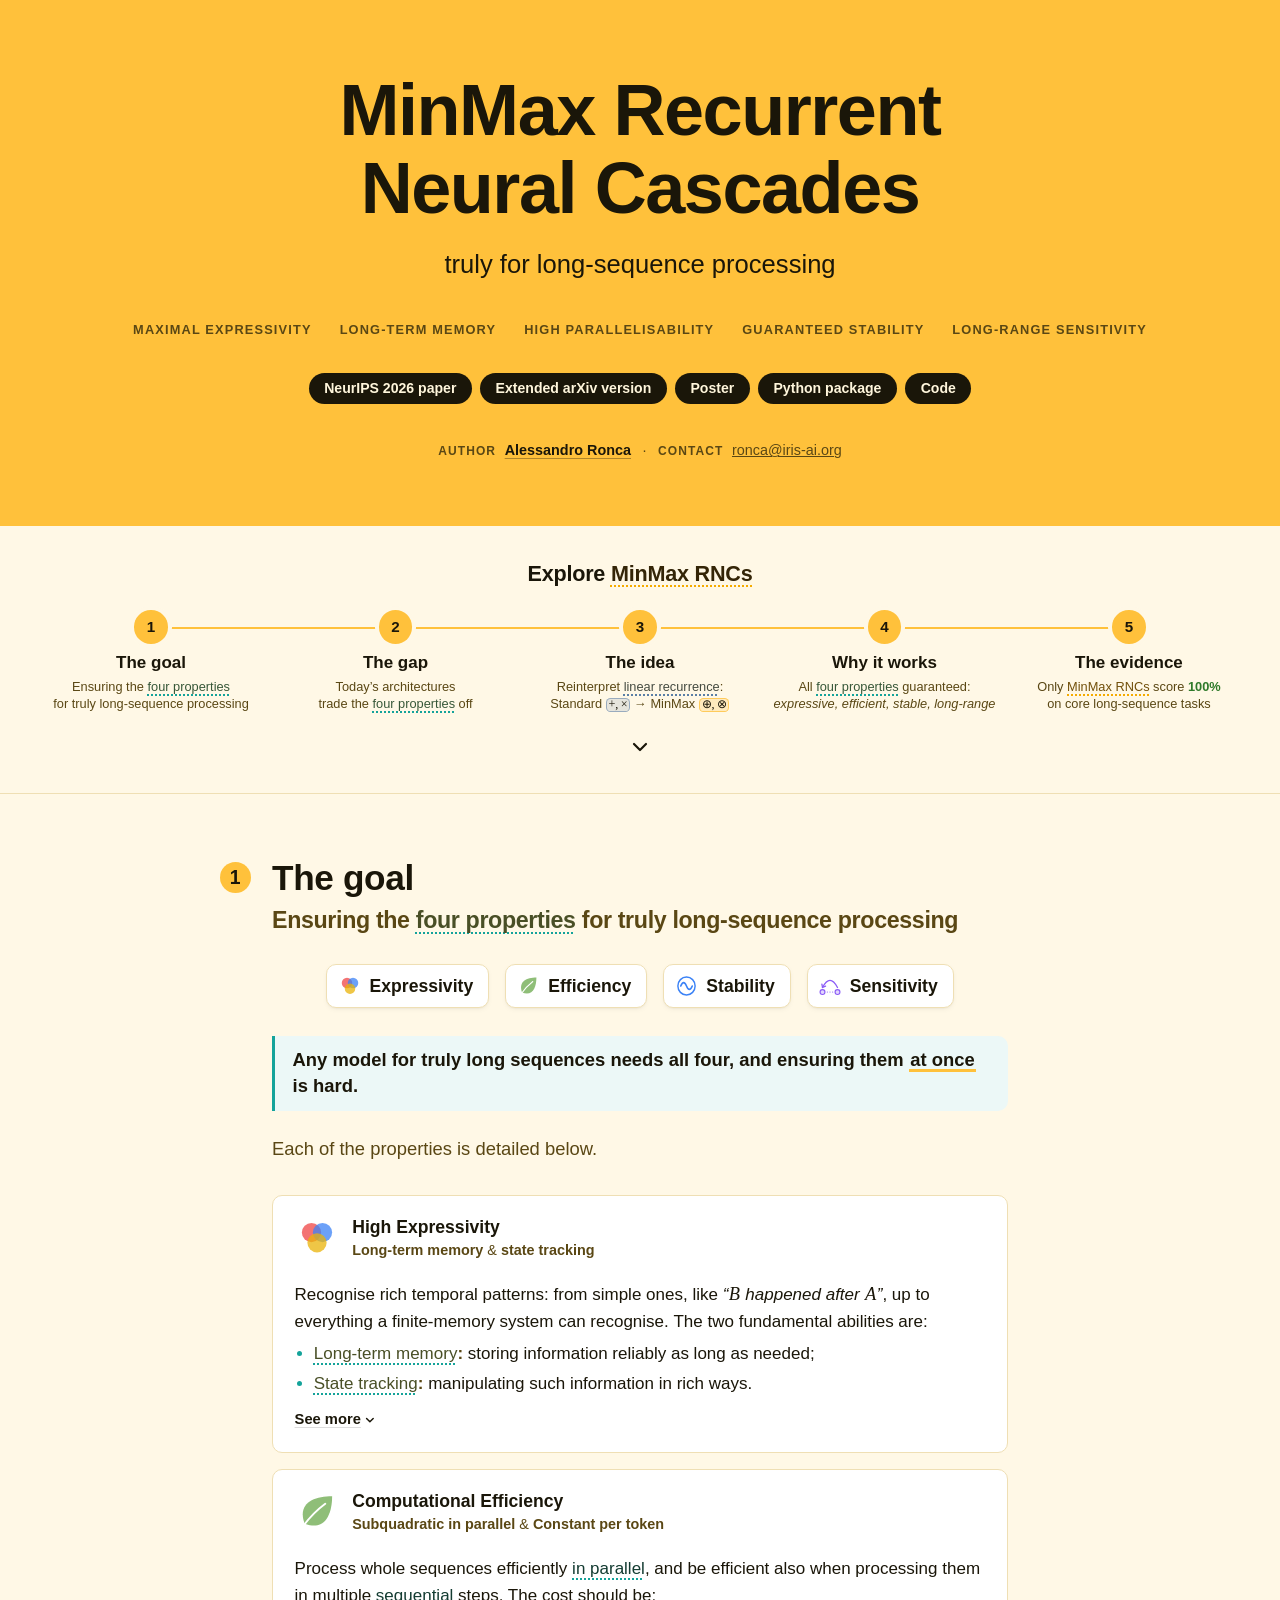
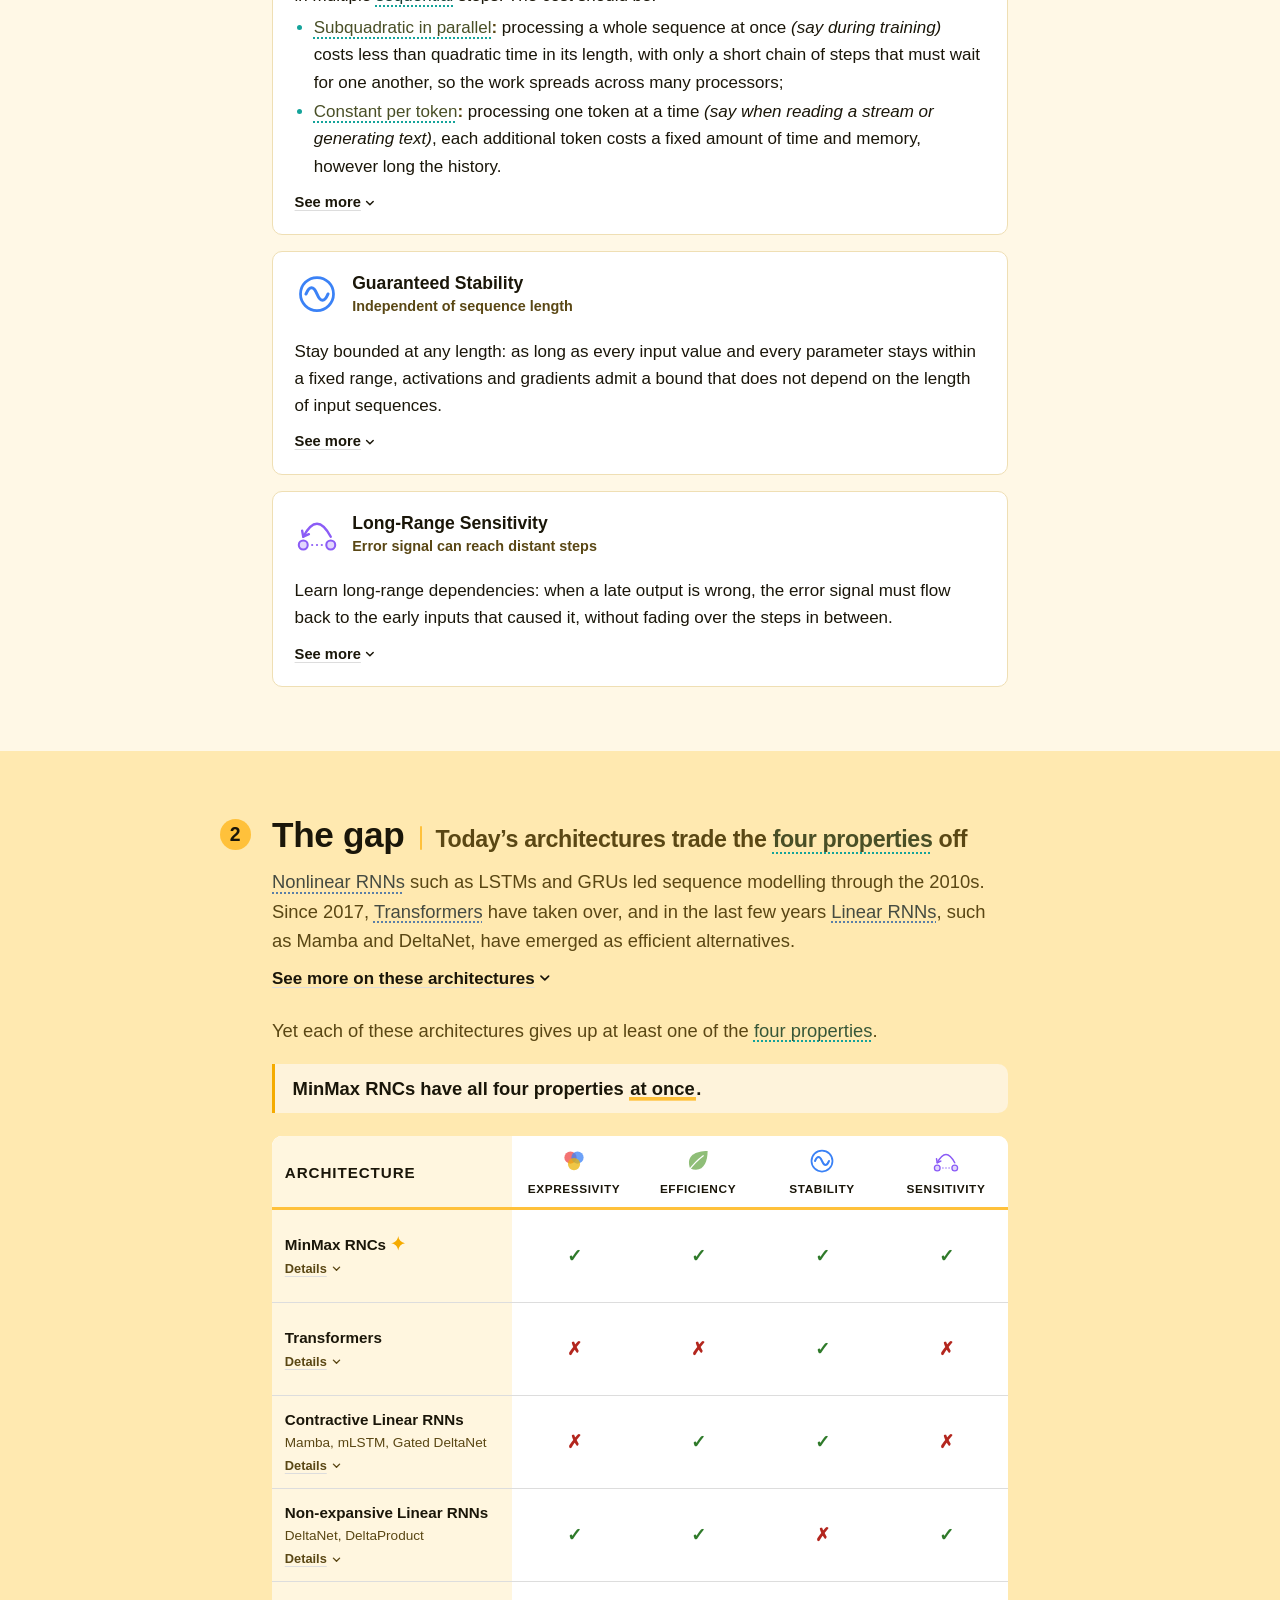
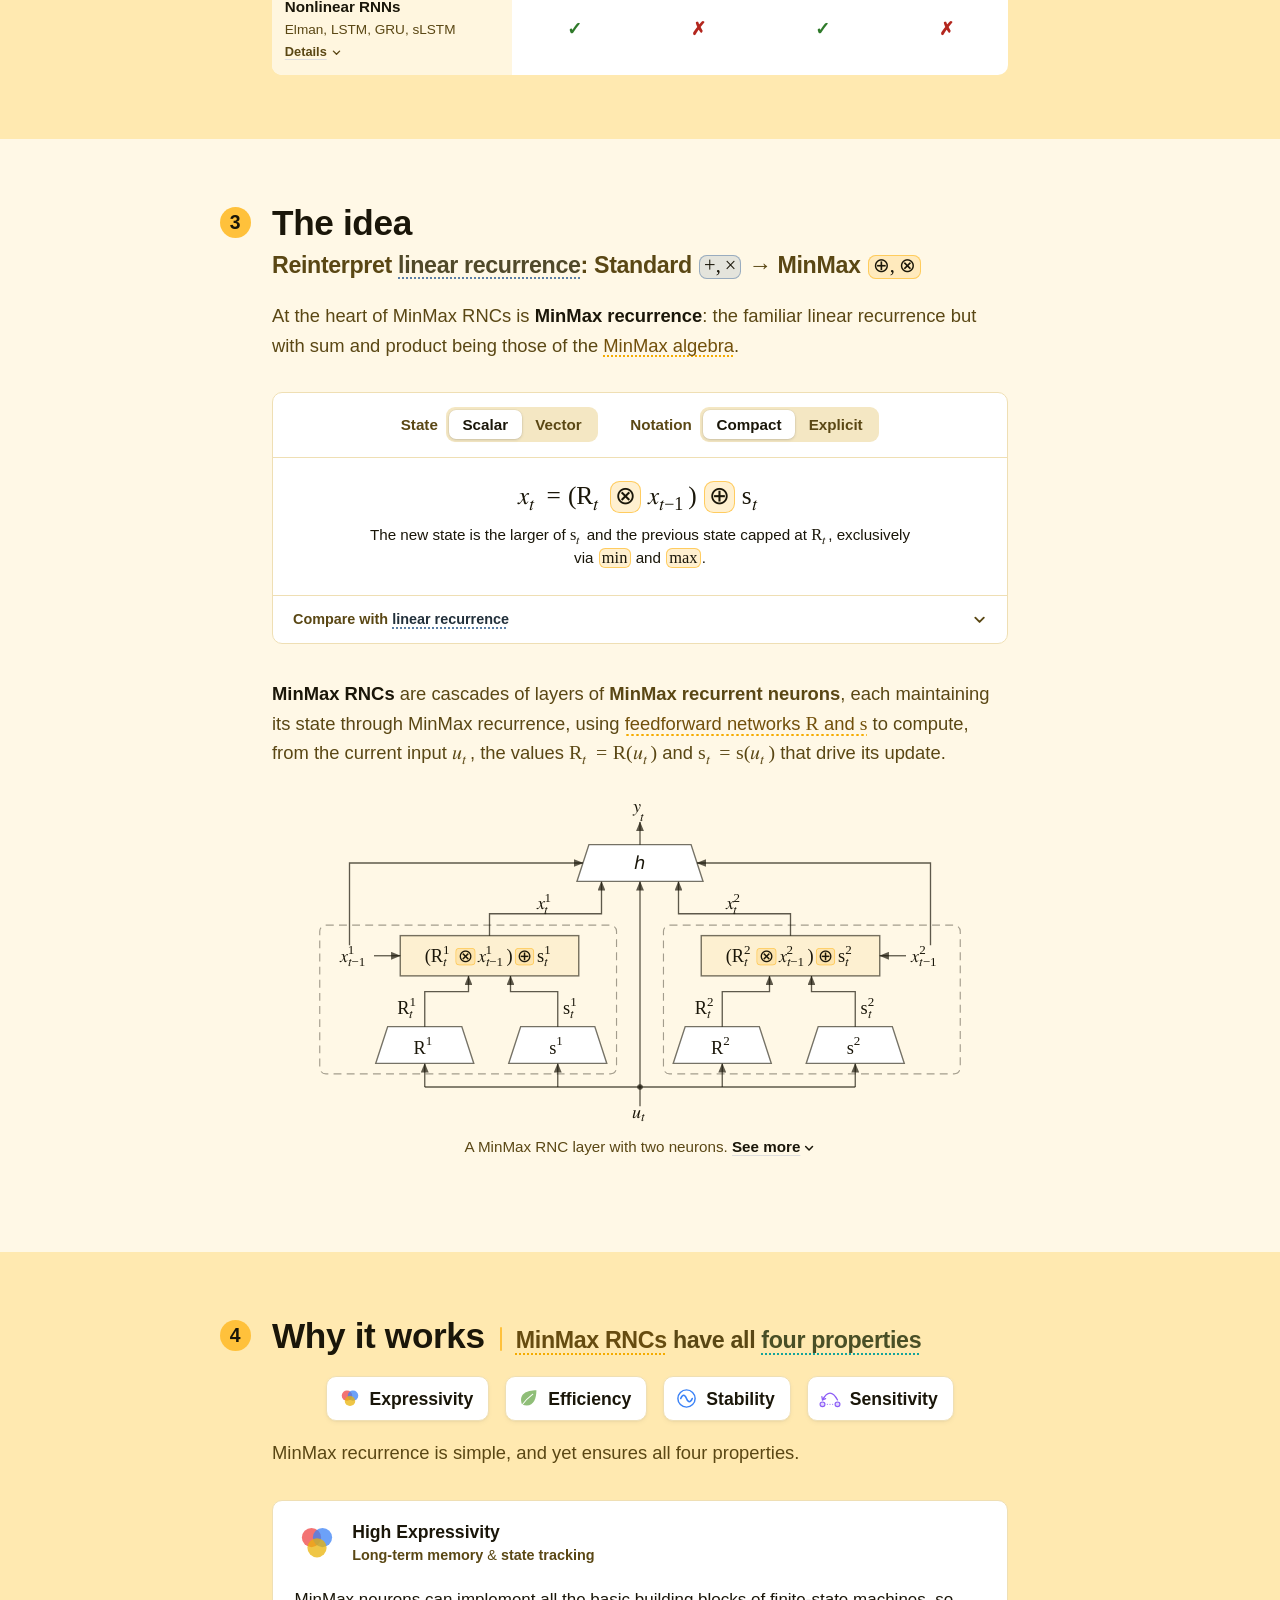
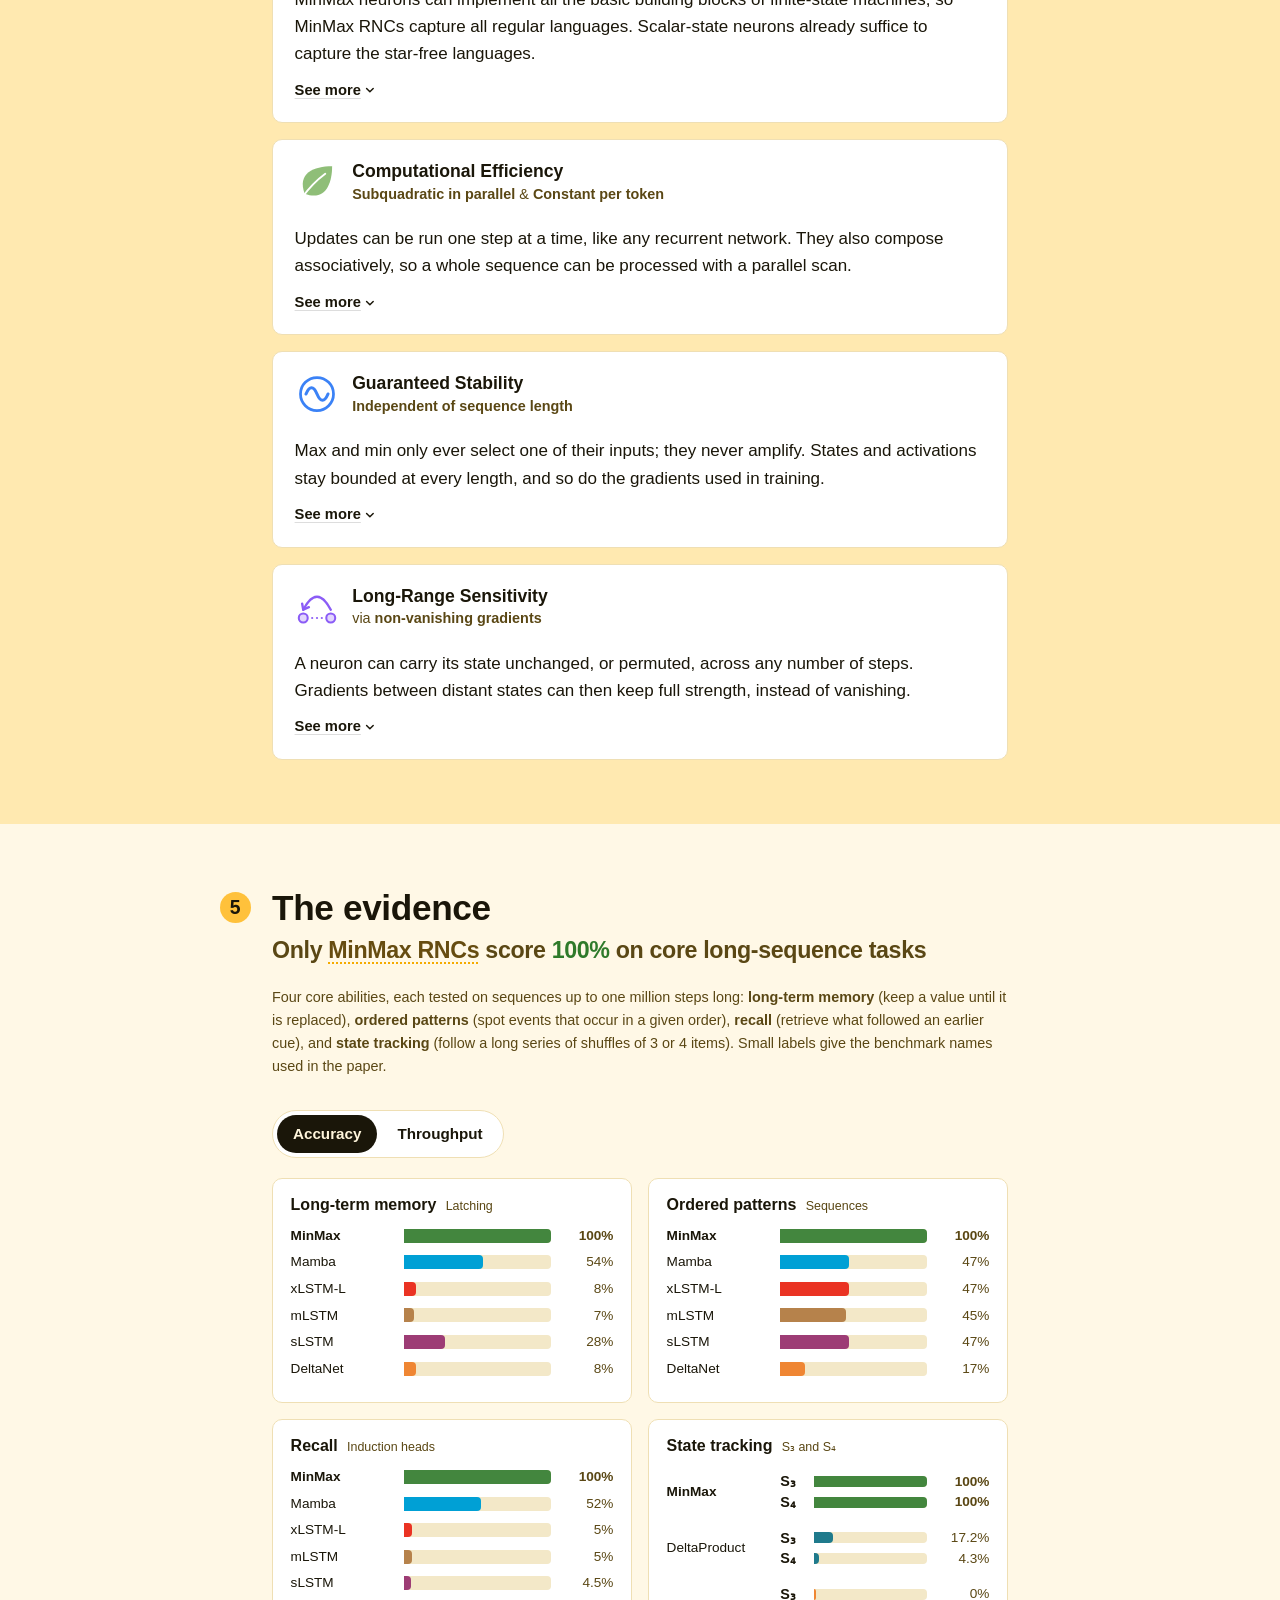
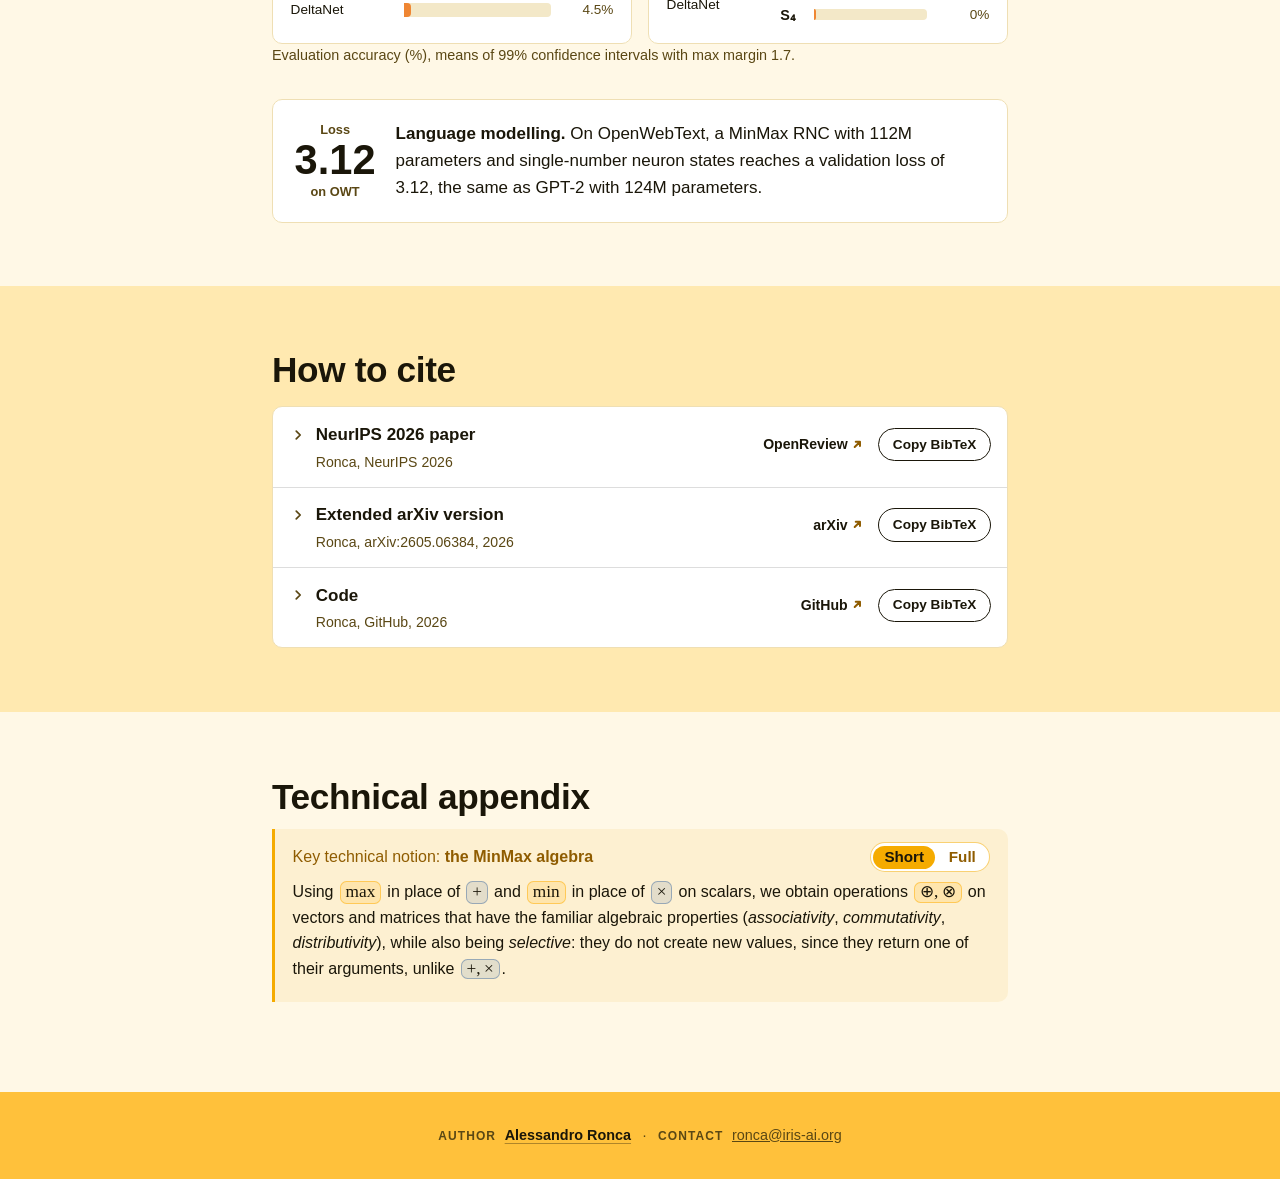
==== commit 9aa49c07: "Section 3 recurrence card and RNC diagram; section 4 details; results and cite polish - Section 3: s" ====
--- a/index.html
+++ b/index.html
@@ -354,75 +354,27 @@
     <section id="idea" aria-labelledby="idea-title">
       <div class="wrap wide">
         <h2 id="idea-title"><span class="sec-n" aria-hidden="true">3</span><span class="sec-t">The idea<span class="sec-sub"><span class="ph">Reinterpret <span class="term" data-concept="linear-recurrence">linear recurrence</span>:</span> <span class="ph">Standard <math><mpadded class="op classic pair" height="0.8em" depth="0.24em"><mrow><mo lspace="0" rspace="0">+</mo><mo lspace="0" rspace="0.2em">,</mo><mo lspace="0" rspace="0">&times;</mo></mrow></mpadded></math> &rarr; MinMax <math><mpadded class="op pair" height="0.8em" depth="0.24em"><mrow><mo lspace="0" rspace="0">&oplus;</mo><mo lspace="0" rspace="0.2em">,</mo><mo lspace="0" rspace="0">&otimes;</mo></mrow></mpadded></math></span></span></span></h2>
-          <aside class="technical" aria-label="Key technical notion: the MinMax algebra">
-            <div class="technical-head"><span class="technical-label" aria-hidden="true">Key technical notion: <span class="technical-topic">the MinMax algebra</span></span><span class="tabs version-tabs" role="group" aria-label="Version" hidden><button type="button" data-version="short" aria-pressed="true">Short</button><button type="button" data-version="full" aria-pressed="false">Full</button></span><button type="button" class="see-more see-more-driver" aria-expanded="false" aria-controls="algebra-more" hidden><span class="sm-labels"><span class="when-closed">Full version</span><span class="when-open">Short version</span></span><svg class="chev" viewBox="0 0 16 16" width="12" height="12" aria-hidden="true" focusable="false"><path d="M3.5 6 8 10.5 12.5 6" fill="none" stroke="currentColor" stroke-width="2" stroke-linecap="round" stroke-linejoin="round"/></svg></button></div>
-          <p>Using <math><mpadded class="op" height="0.88em" depth="0.32em"><mi>max</mi></mpadded></math> in place of <math><mpadded class="op classic" height="0.88em" depth="0.32em"><mo lspace="0" rspace="0">+</mo></mpadded></math> and <math><mpadded class="op" height="0.88em" depth="0.32em"><mi>min</mi></mpadded></math> in place of <math><mpadded class="op classic" height="0.88em" depth="0.32em"><mo lspace="0" rspace="0">&times;</mo></mpadded></math> on scalars, we obtain operations <math><mpadded class="op pair" height="0.8em" depth="0.24em"><mrow><mo lspace="0" rspace="0">&oplus;</mo><mo lspace="0" rspace="0.2em">,</mo><mo lspace="0" rspace="0">&otimes;</mo></mrow></mpadded></math> on vectors and matrices that have the familiar algebraic properties (<em>associativity</em>, <em>commutativity</em>, <em>distributivity</em>), while also being <em>selective</em>: they do not create new values, since they return one of their arguments, unlike <span class="nowrap"><math><mpadded class="op classic pair" height="0.8em" depth="0.24em"><mrow><mo lspace="0" rspace="0">+</mo><mo lspace="0" rspace="0.2em">,</mo><mo lspace="0" rspace="0">&times;</mo></mrow></mpadded></math>.</span></p>
-            <div class="more-body" id="algebra-more">
-              <p><b class="run-in">On scalars.</b> <math><mi>a</mi><mpadded class="op" height="0.88em" depth="0.32em"><mo lspace="0.2222em" rspace="0.2222em">&oplus;</mo></mpadded><mi>b</mi><mo lspace="0.2778em" rspace="0.2778em">=</mo><mpadded class="op" height="0.88em" depth="0.32em"><mi>max</mi></mpadded><mo stretchy="false">(</mo><mi>a</mi><mo separator="true">,</mo><mi>b</mi><mo stretchy="false">)</mo></math> and <span class="nowrap"><math><mi>a</mi><mpadded class="op" height="0.88em" depth="0.32em"><mo lspace="0.2222em" rspace="0.2222em">&otimes;</mo></mpadded><mi>b</mi><mo lspace="0.2778em" rspace="0.2778em">=</mo><mpadded class="op" height="0.88em" depth="0.32em"><mi>min</mi></mpadded><mo stretchy="false">(</mo><mi>a</mi><mo separator="true">,</mo><mi>b</mi><mo stretchy="false">)</mo></math>.</span></p>
-                        <p><b class="run-in">On matrices and vectors.</b> With <math><mpadded class="op" height="0.88em" depth="0.32em"><mi>max</mi></mpadded></math> in place of sums and <math><mpadded class="op" height="0.88em" depth="0.32em"><mi>min</mi></mpadded></math> in place of products, <math><mpadded class="op" height="0.88em" depth="0.32em"><mo lspace="0" rspace="0">&oplus;</mo></mpadded></math> works entry by entry,</p>
-              <div class="formula formula-sm">
-                <math display="block" class="wide-only"><msub><mrow><mo stretchy="false">(</mo><mi>A</mi><mpadded class="op" height="0.88em" depth="0.32em"><mo lspace="0.2222em" rspace="0.2222em">&oplus;</mo></mpadded><mi>B</mi><mo stretchy="false">)</mo></mrow><mrow><mi>i</mi><mi>j</mi></mrow></msub><mo lspace="0.2778em" rspace="0.2778em">=</mo><msub><mi>A</mi><mrow><mi>i</mi><mi>j</mi></mrow></msub><mpadded class="op" height="0.88em" depth="0.32em"><mo lspace="0.2222em" rspace="0.2222em">&oplus;</mo></mpadded><msub><mi>B</mi><mrow><mi>i</mi><mi>j</mi></mrow></msub><mo lspace="0.2778em" rspace="0.2778em">=</mo><mpadded class="op" height="0.88em" depth="0.32em"><mi>max</mi></mpadded><mo stretchy="false">(</mo><msub><mi>A</mi><mrow><mi>i</mi><mi>j</mi></mrow></msub><mo separator="true">,</mo><msub><mi>B</mi><mrow><mi>i</mi><mi>j</mi></mrow></msub><mo stretchy="false">)</mo></math>
-                <math display="block" class="narrow-only"><mtable columnalign="right left" columnspacing="0" rowspacing="0.5em"><mtr><mtd><msub><mrow><mo stretchy="false">(</mo><mi>A</mi><mpadded class="op" height="0.88em" depth="0.32em"><mo lspace="0.2222em" rspace="0.2222em">&oplus;</mo></mpadded><mi>B</mi><mo stretchy="false">)</mo></mrow><mrow><mi>i</mi><mi>j</mi></mrow></msub></mtd><mtd><mrow><mo lspace="0.2778em" rspace="0.2778em">=</mo><msub><mi>A</mi><mrow><mi>i</mi><mi>j</mi></mrow></msub><mpadded class="op" height="0.88em" depth="0.32em"><mo lspace="0.2222em" rspace="0.2222em">&oplus;</mo></mpadded><msub><mi>B</mi><mrow><mi>i</mi><mi>j</mi></mrow></msub></mrow></mtd></mtr><mtr><mtd></mtd><mtd><mrow><mo lspace="0.2778em" rspace="0.2778em">=</mo><mpadded class="op" height="0.88em" depth="0.32em"><mi>max</mi></mpadded><mo stretchy="false">(</mo><msub><mi>A</mi><mrow><mi>i</mi><mi>j</mi></mrow></msub><mo separator="true">,</mo><msub><mi>B</mi><mrow><mi>i</mi><mi>j</mi></mrow></msub><mo stretchy="false">)</mo></mrow></mtd></mtr></mtable></math>
-              <p>and <math><mpadded class="op" height="0.88em" depth="0.32em"><mo lspace="0" rspace="0">&otimes;</mo></mpadded></math> is the usual matrix product:</p>
-              <div class="formula formula-sm">
-                <math display="block" class="wide-only"><msub><mrow><mo stretchy="false">(</mo><mi>A</mi><mpadded class="op" height="0.88em" depth="0.32em"><mo lspace="0.2222em" rspace="0.2222em">&otimes;</mo></mpadded><mi>B</mi><mo stretchy="false">)</mo></mrow><mrow><mi>i</mi><mi>j</mi></mrow></msub><mo lspace="0.2778em" rspace="0.2778em">=</mo><munder><mpadded class="op big" height="1.16em" depth="0.58em"><mo lspace="0" rspace="0">&bigoplus;</mo></mpadded><mi>k</mi></munder><mo stretchy="false">(</mo><msub><mi>A</mi><mrow><mi>i</mi><mi>k</mi></mrow></msub><mpadded class="op" height="0.88em" depth="0.32em"><mo lspace="0.2222em" rspace="0.2222em">&otimes;</mo></mpadded><msub><mi>B</mi><mrow><mi>k</mi><mi>j</mi></mrow></msub><mo stretchy="false">)</mo><mo lspace="0.2778em" rspace="0.2778em">=</mo><munder><mpadded class="op" height="0.88em" depth="0.32em"><mi>max</mi></mpadded><mi>k</mi></munder><mpadded class="op" height="0.88em" depth="0.32em"><mi>min</mi></mpadded><mo stretchy="false">(</mo><msub><mi>A</mi><mrow><mi>i</mi><mi>k</mi></mrow></msub><mo separator="true">,</mo><msub><mi>B</mi><mrow><mi>k</mi><mi>j</mi></mrow></msub><mo stretchy="false">)</mo></math>
-                <math display="block" class="narrow-only"><mtable columnalign="right left" columnspacing="0" rowspacing="0.5em"><mtr><mtd><msub><mrow><mo stretchy="false">(</mo><mi>A</mi><mpadded class="op" height="0.88em" depth="0.32em"><mo lspace="0.2222em" rspace="0.2222em">&otimes;</mo></mpadded><mi>B</mi><mo stretchy="false">)</mo></mrow><mrow><mi>i</mi><mi>j</mi></mrow></msub></mtd><mtd><mrow><mo lspace="0.2778em" rspace="0.2778em">=</mo><munder><mpadded class="op big" height="1.16em" depth="0.58em"><mo lspace="0" rspace="0">&bigoplus;</mo></mpadded><mi>k</mi></munder><mo stretchy="false">(</mo><msub><mi>A</mi><mrow><mi>i</mi><mi>k</mi></mrow></msub><mpadded class="op" height="0.88em" depth="0.32em"><mo lspace="0.2222em" rspace="0.2222em">&otimes;</mo></mpadded><msub><mi>B</mi><mrow><mi>k</mi><mi>j</mi></mrow></msub><mo stretchy="false">)</mo></mrow></mtd></mtr><mtr><mtd></mtd><mtd><mrow><mo lspace="0.2778em" rspace="0.2778em">=</mo><munder><mpadded class="op" height="0.88em" depth="0.32em"><mi>max</mi></mpadded><mi>k</mi></munder><mpadded class="op" height="0.88em" depth="0.32em"><mi>min</mi></mpadded><mo stretchy="false">(</mo><msub><mi>A</mi><mrow><mi>i</mi><mi>k</mi></mrow></msub><mo separator="true">,</mo><msub><mi>B</mi><mrow><mi>k</mi><mi>j</mi></mrow></msub><mo stretchy="false">)</mo></mrow></mtd></mtr></mtable></math>
-              </div>
-              </div>
-              <p><b class="run-in">Associativity, commutativity, distributivity.</b> Like <math><mpadded class="op classic pair" height="0.8em" depth="0.24em"><mrow><mo lspace="0" rspace="0">+</mo><mo lspace="0" rspace="0.2em">,</mo><mo lspace="0" rspace="0">&times;</mo></mrow></mpadded></math>, both <math><mpadded class="op" height="0.88em" depth="0.32em"><mo lspace="0" rspace="0">&oplus;</mo></mpadded></math> and <math><mpadded class="op" height="0.88em" depth="0.32em"><mo lspace="0" rspace="0">&otimes;</mo></mpadded></math> are associative and commutative, and <math><mpadded class="op" height="0.88em" depth="0.32em"><mo lspace="0" rspace="0">&otimes;</mo></mpadded></math> distributes over <math><mpadded class="op" height="0.88em" depth="0.32em"><mo lspace="0" rspace="0">&oplus;</mo></mpadded></math>, just as <math><mpadded class="op classic" height="0.88em" depth="0.32em"><mo lspace="0" rspace="0">&times;</mo></mpadded></math> distributes over <math><mpadded class="op classic" height="0.88em" depth="0.32em"><mo lspace="0" rspace="0">+</mo></mpadded></math>. These properties are what let a whole sequence be processed with a parallel scan (see <a href="#properties">Why it works</a>).</p>
-              <p><b class="run-in">Selectivity.</b> Unlike <math><mpadded class="op classic pair" height="0.8em" depth="0.24em"><mrow><mo lspace="0" rspace="0">+</mo><mo lspace="0" rspace="0.2em">,</mo><mo lspace="0" rspace="0">&times;</mo></mrow></mpadded></math>, the operations <math><mpadded class="op pair" height="0.8em" depth="0.24em"><mrow><mo lspace="0" rspace="0">&oplus;</mo><mo lspace="0" rspace="0.2em">,</mo><mo lspace="0" rspace="0">&otimes;</mo></mrow></mpadded></math> never create new values: they only pick one of their arguments. This is what keeps MinMax RNCs stable however long the sequence (see <a href="#properties">Why it works</a>).</p>
-            </div>
-          </aside>
-          <p class="lead lead-spaced"><b class="lead-head"><span class="term" data-concept="minmax-rncs">MinMax RNCs</span></b> are cascades of layers of MinMax recurrent neurons, each maintaining its state through MinMax recurrence, using feedforward networks to compute the input-dependent values that drive its update.</p>
-          <p class="lead">We build up the neurons in two steps. First come <span class="term" data-concept="scalar-neurons">scalar neurons</span>, whose state is a single number: a simple yet relevant special case, which conveys the key ideas. Then come <span class="term" data-concept="general-neurons">general neurons</span>, whose state is a vector: the general case, of which scalar neurons are the one-dimensional instance.</p>
-          <div class="nested-group">
-          <h3 class="subsection" id="scalar-neurons">Scalar MinMax Recurrent Neurons</h3>
-          <div class="neurons-scalar">
-          <p>Each neuron keeps a scalar state <math><msub><mi>x</mi><mi>t</mi></msub></math> that updates at every step by computing a <em>reset</em> value <math><mi class="fn-reset">R</mi><mo stretchy="false">(</mo><msub><mi>u</mi><mi>t</mi></msub><mo stretchy="false">)</mo></math> and a <em>set</em> value <math><mi class="fn-set">s</mi><mo stretchy="false">(</mo><msub><mi>u</mi><mi>t</mi></msub><mo stretchy="false">)</mo></math> from the current input <math><msub><mi>u</mi><mi>t</mi></msub></math>, and then applying MinMax recurrence:</p>
-          <div class="formula">
-            <div class="tabs notation-tabs" role="group" aria-label="Notation" hidden>
-              <button type="button" data-notation="algebra" aria-pressed="true"><math><mo lspace="0" rspace="0">&oplus;</mo></math>, <math><mo lspace="0" rspace="0">&otimes;</mo></math></button>
-              <button type="button" data-notation="minmax" aria-pressed="false"><math><mi>max</mi></math>, <math><mi>min</mi></math></button>
-              <span class="tabs-label" aria-hidden="true">Choose notation</span>
-            </div>
-            <div data-notation-panel="minmax">
-              <math display="block"><msub><mi>x</mi><mi>t</mi></msub><mo lspace="0.2778em" rspace="0.2778em">=</mo><mpadded class="op" height="0.88em" depth="0.32em"><mi>max</mi></mpadded><mo stretchy="true" symmetric="true" minsize="1.25em" maxsize="1.25em">(</mo><mpadded class="op" height="0.88em" depth="0.32em"><mi>min</mi></mpadded><mo>(</mo><mi class="fn-reset">R</mi><mo stretchy="false">(</mo><msub><mi>u</mi><mi>t</mi></msub><mo stretchy="false">)</mo><mo separator="true">,</mo><msub><mi>x</mi><mrow><mi>t</mi><mo lspace="0" rspace="0">&minus;</mo><mn>1</mn></mrow></msub><mo>)</mo><mo separator="true">,</mo><mi class="fn-set">s</mi><mo stretchy="false">(</mo><msub><mi>u</mi><mi>t</mi></msub><mo stretchy="false">)</mo><mo stretchy="true" symmetric="true" minsize="1.25em" maxsize="1.25em">)</mo></math>
-            </div>
-            <div data-notation-panel="algebra">
-              <math display="block"><msub><mi>x</mi><mi>t</mi></msub><mo lspace="0.2778em" rspace="0.2778em">=</mo><mo>(</mo><mi class="fn-reset">R</mi><mo stretchy="false">(</mo><msub><mi>u</mi><mi>t</mi></msub><mo stretchy="false">)</mo><mpadded class="op" height="0.88em" depth="0.32em"><mo lspace="0.2222em" rspace="0.2222em">&otimes;</mo></mpadded><msub><mi>x</mi><mrow><mi>t</mi><mo lspace="0" rspace="0">&minus;</mo><mn>1</mn></mrow></msub><mo>)</mo><mpadded class="op" height="0.88em" depth="0.32em"><mo lspace="0.2222em" rspace="0.2222em">&oplus;</mo></mpadded><mi class="fn-set">s</mi><mo stretchy="false">(</mo><msub><mi>u</mi><mi>t</mi></msub><mo stretchy="false">)</mo></math>
-            </div>
-          </div>
-          <p>In words: <em>keep the old state, but reset it down to <math><mi class="fn-reset">R</mi><mo stretchy="false">(</mo><msub><mi>u</mi><mi>t</mi></msub><mo stretchy="false">)</mo></math> if it is higher, and then set the result to <math><mi class="fn-set">s</mi><mo stretchy="false">(</mo><msub><mi>u</mi><mi>t</mi></msub><mo stretchy="false">)</mo></math> if it is lower.</em></p>
-          <h3 class="subsection" id="general-neurons">General MinMax Recurrent Neurons</h3>
-          <div class="neurons-general">
-          <p>Each neuron keeps a <span class="nowrap"><math><mi>d</mi></math>-dimensional</span> state <math><msub><mi>x</mi><mi>t</mi></msub></math> that updates at every step by computing a <span class="nowrap"><math><mi>d</mi></math>-by-<math><mi>d</mi></math></span> <em>reset</em> matrix <math><mi class="fn-reset">R</mi><mo stretchy="false">(</mo><msub><mi>u</mi><mi>t</mi></msub><mo stretchy="false">)</mo></math> and a <span class="nowrap"><math><mi>d</mi></math>-dimensional</span> <em>set</em> vector <math><mi class="fn-set">s</mi><mo stretchy="false">(</mo><msub><mi>u</mi><mi>t</mi></msub><mo stretchy="false">)</mo></math> from the current input <math><msub><mi>u</mi><mi>t</mi></msub></math>, and then applying MinMax recurrence:</p>
-          <div class="formula">
-            <div class="tabs notation-tabs" role="group" aria-label="Notation" hidden>
-              <button type="button" data-notation="algebra" aria-pressed="true"><math><mo lspace="0" rspace="0">&oplus;</mo></math>, <math><mo lspace="0" rspace="0">&otimes;</mo></math></button>
-              <button type="button" data-notation="minmax" aria-pressed="false"><math><mi>max</mi></math>, <math><mi>min</mi></math></button>
-              <span class="tabs-label" aria-hidden="true">Choose notation</span>
-            </div>
-            <div data-notation-panel="minmax">
-              <math display="block"><msub><mi>x</mi><mrow><mi>t</mi><mo lspace="0" rspace="0.1em">,</mo><mi>i</mi></mrow></msub><mo lspace="0.2778em" rspace="0.2778em">=</mo><mpadded class="op" height="0.88em" depth="0.32em"><mi>max</mi></mpadded><mrow><mo>(</mo><munder><mpadded class="op" height="0.88em" depth="0.32em"><mi>max</mi></mpadded><mrow><mn>1</mn><mo>&le;</mo><mi>j</mi><mo>&le;</mo><mi>d</mi></mrow></munder><mrow><mpadded class="op" height="0.88em" depth="0.32em"><mi>min</mi></mpadded><mo>(</mo><msub><mrow><mi class="fn-reset">R</mi><mo stretchy="false">(</mo><msub><mi>u</mi><mi>t</mi></msub><mo stretchy="false">)</mo></mrow><mrow><mi>i</mi><mi>j</mi></mrow></msub><mo separator="true">,</mo><msub><mi>x</mi><mrow><mrow><mi>t</mi><mo lspace="0" rspace="0">&minus;</mo><mn>1</mn></mrow><mo lspace="0" rspace="0.1em">,</mo><mi>j</mi></mrow></msub><mo>)</mo></mrow><mo separator="true">,</mo><msub><mrow><mi class="fn-set">s</mi><mo stretchy="false">(</mo><msub><mi>u</mi><mi>t</mi></msub><mo stretchy="false">)</mo></mrow><mrow><mi>i</mi></mrow></msub><mo>)</mo></mrow></math>
-            </div>
-            <div data-notation-panel="algebra">
-              <math display="block"><msub><mi>x</mi><mi>t</mi></msub><mo lspace="0.2778em" rspace="0.2778em">=</mo><mo>(</mo><mi class="fn-reset">R</mi><mo stretchy="false">(</mo><msub><mi>u</mi><mi>t</mi></msub><mo stretchy="false">)</mo><mpadded class="op" height="0.88em" depth="0.32em"><mo lspace="0.2222em" rspace="0.2222em">&otimes;</mo></mpadded><msub><mi>x</mi><mrow><mi>t</mi><mo lspace="0" rspace="0">&minus;</mo><mn>1</mn></mrow></msub><mo>)</mo><mpadded class="op" height="0.88em" depth="0.32em"><mo lspace="0.2222em" rspace="0.2222em">&oplus;</mo></mpadded><mi class="fn-set">s</mi><mo stretchy="false">(</mo><msub><mi>u</mi><mi>t</mi></msub><mo stretchy="false">)</mo></math>
-            </div>
-          </div>
-          <p>In words: <em>entry <math><mi>i</mi></math> of the new state is the largest of the old entries, each first reset down to at most its entry of <math><mi class="fn-reset">R</mi><mo stretchy="false">(</mo><msub><mi>u</mi><mi>t</mi></msub><mo stretchy="false">)</mo></math>, and then set up to at least its entry of <math><mi class="fn-set">s</mi><mo stretchy="false">(</mo><msub><mi>u</mi><mi>t</mi></msub><mo stretchy="false">)</mo></math>.</em></p>
-        </div>
-          </div>
-        </div>
-
+          <p class="lead">At the heart of MinMax RNCs is <b class="lead-head">MinMax recurrence</b>: the familiar linear recurrence but with sum and product being those of the <span class="term" data-concept="minmax-algebra">MinMax algebra</span>.</p>
+          <div class="recur-card" id="minmax-recurrence" role="group" aria-label="Linear recurrence and MinMax recurrence">
+            <div class="recur-controls"><span class="ctl"><span class="ctl-label" aria-hidden="true">State</span><div class="tabs dim-tabs" role="group" aria-label="State" hidden><button type="button" data-dim="scalar" aria-pressed="true">Scalar</button><button type="button" data-dim="general" aria-pressed="false">Vector</button></div></span><span class="ctl"><span class="ctl-label" aria-hidden="true">Notation</span><div class="tabs notation-tabs" role="group" aria-label="Notation" hidden><button type="button" data-notation="algebra" aria-pressed="true">Compact</button><button type="button" data-notation="minmax" aria-pressed="false">Explicit</button></div></span></div>
+            <div class="recur-rows">
+              <div class="recur-eq recur-mm"><div data-notation-panel="algebra"><div data-dim-panel="scalar"><math displaystyle="true"><msub><mi>x</mi><mi>t</mi></msub><mo lspace="0.2778em" rspace="0.2778em">=</mo><mo>(</mo><msub><mi class="fn-reset">R</mi><mi>t</mi></msub><mpadded class="op" height="0.88em" depth="0.32em"><mo lspace="0.2222em" rspace="0.2222em">&otimes;</mo></mpadded><msub><mi>x</mi><mrow><mi>t</mi><mo lspace="0" rspace="0">&minus;</mo><mn>1</mn></mrow></msub><mo>)</mo><mpadded class="op" height="0.88em" depth="0.32em"><mo lspace="0.2222em" rspace="0.2222em">&oplus;</mo></mpadded><msub><mi class="fn-set">s</mi><mi>t</mi></msub></math></div><div data-dim-panel="general" hidden><math displaystyle="true"><msub><mi>x</mi><mi>t</mi></msub><mo lspace="0.2778em" rspace="0.2778em">=</mo><mo>(</mo><msub><mi class="fn-reset">R</mi><mi>t</mi></msub><mpadded class="op" height="0.88em" depth="0.32em"><mo lspace="0.2222em" rspace="0.2222em">&otimes;</mo></mpadded><msub><mi>x</mi><mrow><mi>t</mi><mo lspace="0" rspace="0">&minus;</mo><mn>1</mn></mrow></msub><mo>)</mo><mpadded class="op" height="0.88em" depth="0.32em"><mo lspace="0.2222em" rspace="0.2222em">&oplus;</mo></mpadded><msub><mi class="fn-set">s</mi><mi>t</mi></msub></math></div></div><div data-notation-panel="minmax" hidden><div data-dim-panel="scalar"><math displaystyle="true"><msub><mi>x</mi><mi>t</mi></msub><mo lspace="0.2778em" rspace="0.2778em">=</mo><mpadded class="op" height="0.88em" depth="0.32em"><mi>max</mi></mpadded><mo stretchy="true" symmetric="true" minsize="1.25em" maxsize="1.25em">(</mo><mpadded class="op" height="0.88em" depth="0.32em"><mi>min</mi></mpadded><mo>(</mo><msub><mi class="fn-reset">R</mi><mi>t</mi></msub><mo separator="true" lspace="0" rspace="0.3em">,</mo><msub><mi>x</mi><mrow><mi>t</mi><mo lspace="0" rspace="0">&minus;</mo><mn>1</mn></mrow></msub><mo>)</mo><mo separator="true" lspace="0" rspace="0.3em">,</mo><msub><mi class="fn-set">s</mi><mi>t</mi></msub><mo stretchy="true" symmetric="true" minsize="1.25em" maxsize="1.25em">)</mo></math></div><div data-dim-panel="general" hidden><math displaystyle="true"><msub><mi>x</mi><mrow><mi>t</mi><mo lspace="0" rspace="0.06em">,</mo><mi>i</mi></mrow></msub><mo lspace="0.2778em" rspace="0.2778em">=</mo><mpadded class="op" height="0.88em" depth="0.32em"><mi>max</mi></mpadded><mrow><mo>(</mo><munder><mpadded class="op" height="0.88em" depth="0.32em"><mi>max</mi></mpadded><mrow scriptlevel="2"><mn>1</mn><mo>&le;</mo><mi>j</mi><mo>&le;</mo><mi>d</mi></mrow></munder><mrow><mpadded class="op" height="0.88em" depth="0.32em"><mi>min</mi></mpadded><mo>(</mo><msub><mi class="fn-reset">R</mi><mrow><mi>t</mi><mo lspace="0" rspace="0.06em">,</mo><mi>i</mi><mi>j</mi></mrow></msub><mo separator="true" lspace="0" rspace="0.3em">,</mo><msub><mi>x</mi><mrow><mrow><mi>t</mi><mo lspace="0" rspace="0">&minus;</mo><mn>1</mn></mrow><mo lspace="0" rspace="0.06em">,</mo><mi>j</mi></mrow></msub><mo>)</mo></mrow><mo separator="true" lspace="0" rspace="0.3em">,</mo><msub><mi class="fn-set">s</mi><mrow><mi>t</mi><mo lspace="0" rspace="0.06em">,</mo><mi>i</mi></mrow></msub><mo>)</mo></mrow></math></div></div><p class="recur-desc recur-desc-mm"><span data-dim-panel="scalar">The new state is the larger of <math><msub><mi class="fn-set">s</mi><mi>t</mi></msub></math> and the previous state capped at <math><msub><mi class="fn-reset">R</mi><mi>t</mi></msub></math>, exclusively via <math><mpadded class="op" height="0.88em" depth="0.32em"><mi>min</mi></mpadded></math> and <math><mpadded class="op" height="0.88em" depth="0.32em"><mi>max</mi></mpadded></math>.</span><span data-dim-panel="general" hidden>Entry <math><mi>i</mi></math> of the new state is the largest among entry <math><mi>i</mi></math> of <math><msub><mi class="fn-set">s</mi><mi>t</mi></msub></math> and the old entries, each capped at its entry in row <math><mi>i</mi></math> of <math><msub><mi class="fn-reset">R</mi><mi>t</mi></msub></math>, exclusively via <math><mpadded class="op" height="0.88em" depth="0.32em"><mi>min</mi></mpadded></math> and <math><mpadded class="op" height="0.88em" depth="0.32em"><mi>max</mi></mpadded></math>.</span></p></div>
+            </div>
+            <div class="recur-foot"><button type="button" class="compare-toggle" aria-expanded="false" aria-controls="recur-linear" hidden><span class="sm-labels"><span class="when-closed">Compare with <span class="concept-look">linear recurrence</span></span><span class="when-open">Hide <span class="concept-look">linear recurrence</span></span></span><svg class="chev" viewBox="0 0 16 16" width="12" height="12" aria-hidden="true" focusable="false"><path d="M3.5 6 8 10.5 12.5 6" fill="none" stroke="currentColor" stroke-width="2" stroke-linecap="round" stroke-linejoin="round"/></svg></button><div class="recur-collapse" id="recur-linear"><div class="recur-collapse-inner"><div class="recur-eq recur-lin"><div data-notation-panel="algebra"><div data-dim-panel="scalar"><math displaystyle="true"><msub><mi>x</mi><mi>t</mi></msub><mo lspace="0.2778em" rspace="0.2778em">=</mo><mo>(</mo><msub><mi class="fn-reset">a</mi><mi>t</mi></msub><mpadded class="op classic" height="0.88em" depth="0.32em"><mo lspace="0.2222em" rspace="0.2222em">&times;</mo></mpadded><msub><mi>x</mi><mrow><mi>t</mi><mo lspace="0" rspace="0">&minus;</mo><mn>1</mn></mrow></msub><mo>)</mo><mpadded class="op classic" height="0.88em" depth="0.32em"><mo lspace="0.2222em" rspace="0.2222em">+</mo></mpadded><msub><mi class="fn-set">b</mi><mi>t</mi></msub></math></div><div data-dim-panel="general" hidden><math displaystyle="true"><msub><mi>x</mi><mi>t</mi></msub><mo lspace="0.2778em" rspace="0.2778em">=</mo><mo>(</mo><msub><mi class="fn-reset">A</mi><mi>t</mi></msub><mpadded class="op classic" height="0.88em" depth="0.32em"><mo lspace="0.2222em" rspace="0.2222em">&times;</mo></mpadded><msub><mi>x</mi><mrow><mi>t</mi><mo lspace="0" rspace="0">&minus;</mo><mn>1</mn></mrow></msub><mo>)</mo><mpadded class="op classic" height="0.88em" depth="0.32em"><mo lspace="0.2222em" rspace="0.2222em">+</mo></mpadded><msub><mi class="fn-set">b</mi><mi>t</mi></msub></math></div></div><div data-notation-panel="minmax" hidden><div data-dim-panel="scalar"><math displaystyle="true"><msub><mi>x</mi><mi>t</mi></msub><mo lspace="0.2778em" rspace="0.2778em">=</mo><mo>(</mo><msub><mi class="fn-reset">a</mi><mi>t</mi></msub><mpadded class="op classic" height="0.88em" depth="0.32em"><mo lspace="0.2222em" rspace="0.2222em">&times;</mo></mpadded><msub><mi>x</mi><mrow><mi>t</mi><mo lspace="0" rspace="0">&minus;</mo><mn>1</mn></mrow></msub><mo>)</mo><mpadded class="op classic" height="0.88em" depth="0.32em"><mo lspace="0.2222em" rspace="0.2222em">+</mo></mpadded><msub><mi class="fn-set">b</mi><mi>t</mi></msub></math></div><div data-dim-panel="general" hidden><math displaystyle="true"><msub><mi>x</mi><mrow><mi>t</mi><mo lspace="0" rspace="0.06em">,</mo><mi>i</mi></mrow></msub><mo lspace="0.2778em" rspace="0.2778em">=</mo><munder><mpadded class="op classic big" height="1.16em" depth="0.58em"><mo>&sum;</mo></mpadded><mpadded scriptlevel="2" height="0.25em"><mi>j</mi></mpadded></munder><mo>(</mo><msub><mi class="fn-reset">A</mi><mrow><mi>t</mi><mo lspace="0" rspace="0.06em">,</mo><mi>i</mi><mi>j</mi></mrow></msub><mpadded class="op classic" height="0.88em" depth="0.32em"><mo lspace="0.2222em" rspace="0.2222em">&times;</mo></mpadded><msub><mi>x</mi><mrow><mi>t</mi><mo lspace="0" rspace="0">&minus;</mo><mn>1</mn><mo lspace="0" rspace="0.06em">,</mo><mi>j</mi></mrow></msub><mo>)</mo><mpadded class="op classic" height="0.88em" depth="0.32em"><mo lspace="0.2222em" rspace="0.2222em">+</mo></mpadded><msub><mi class="fn-set">b</mi><mrow><mi>t</mi><mo lspace="0" rspace="0.06em">,</mo><mi>i</mi></mrow></msub></math></div></div><p class="recur-desc recur-desc-lin"><span data-dim-panel="scalar">The previous state is scaled by <math><msub><mi class="fn-reset">a</mi><mi>t</mi></msub></math> and shifted by <math><msub><mi class="fn-set">b</mi><mi>t</mi></msub></math>, <span class="unit">via multiplication <math><mpadded class="op classic" height="0.88em" depth="0.32em"><mo lspace="0" rspace="0">&times;</mo></mpadded></math> and addition <math><mpadded class="op classic" height="0.88em" depth="0.32em"><mo lspace="0" rspace="0">+</mo></mpadded></math>.</span></span><span data-dim-panel="general" hidden>Entry <math><mi>i</mi></math> of the new state is a weighted sum of the old entries, with weights from row <math><mi>i</mi></math> of <math><msub><mi class="fn-reset">A</mi><mi>t</mi></msub></math>, shifted by entry <math><mi>i</mi></math> of <math><msub><mi class="fn-set">b</mi><mi>t</mi></msub></math>, <span class="unit">via multiplication <math><mpadded class="op classic" height="0.88em" depth="0.32em"><mo lspace="0" rspace="0">&times;</mo></mpadded></math> and addition <math><mpadded class="op classic" height="0.88em" depth="0.32em"><mo lspace="0" rspace="0">+</mo></mpadded></math>.</span></span></p></div>
+              </div></div></div>
+          </div>
+          <p class="lead lead-spaced"><b class="lead-head">MinMax RNCs</b> are cascades of layers of <b>MinMax recurrent neurons</b>, each maintaining its state through MinMax recurrence, using <span class="term" data-concept="feedforward-nets">feedforward networks <math><mi class="fn-reset">R</mi></math> and <math><mi class="fn-set">s</mi></math></span> to compute, from the current input <math><msub><mi>u</mi><mi>t</mi></msub></math>, the values <math><msub><mi class="fn-reset">R</mi><mi>t</mi></msub><mo>=</mo><mi class="fn-reset">R</mi><mo stretchy="false">(</mo><msub><mi>u</mi><mi>t</mi></msub><mo stretchy="false">)</mo></math> and <math><msub><mi class="fn-set">s</mi><mi>t</mi></msub><mo>=</mo><mi class="fn-set">s</mi><mo stretchy="false">(</mo><msub><mi>u</mi><mi>t</mi></msub><mo stretchy="false">)</mo></math> that drive its update.</p>
+          <figure class="rnc-diagram" id="rnc-diagram"><svg class="dg" viewBox="-384.0 -360.0 768.0 374.0" role="img" aria-label="Diagram of a MinMax RNC layer with two neurons: networks R and s compute values from the input; each neuron updates its state by MinMax recurrence; a network h combines input and states into the output."><defs><marker id="dg-arrow" viewBox="0 0 11 9" refX="10.5" refY="4.5" markerWidth="11" markerHeight="9" markerUnits="userSpaceOnUse" orient="auto"><path d="M0 0 L11 4.5 L0 9 z" class="dg-head"/></marker></defs><rect class="dg-group" x="-366.0" y="-217.0" width="339.18" height="170.0" rx="7.0"/><rect class="dg-group" x="26.82" y="-217.0" width="339.18" height="170.0" rx="7.0"/><foreignObject x="-20.0" y="-10.0" width="40" height="20"><div xmlns="http://www.w3.org/1999/xhtml" class="dg-l dg-c"><math><msub><mi>u</mi><mi>t</mi></msub></math></div></foreignObject><path class="dg-wire" d="M0 -10.0 L0 -32.0"/><path class="dg-wire" d="M-246.0 -32.0 L246.0 -32.0"/><path class="dg-wire" d="M-246.0 -32.0 L-246.0 -59.0" marker-end="url(#dg-arrow)"/><path class="dg-wire" d="M-94.0 -32.0 L-94.0 -59.0" marker-end="url(#dg-arrow)"/><path class="dg-wire" d="M94.0 -32.0 L94.0 -59.0" marker-end="url(#dg-arrow)"/><path class="dg-wire" d="M246.0 -32.0 L246.0 -59.0" marker-end="url(#dg-arrow)"/><circle class="dg-dot" cx="0" cy="-32.0" r="3.2"/><path class="dg-wire" d="M0 -32.0 L0 -267.0" marker-end="url(#dg-arrow)"/><polygon class="dg-mlp" points="-302.0,-59.0 -190.0,-59.0 -203.65,-101.0 -288.35,-101.0"/><foreignObject x="-288.35" y="-101.0" width="84.71" height="42.0"><div xmlns="http://www.w3.org/1999/xhtml" class="dg-l dg-c"><math><msup><mi class="fn-reset">R</mi><mn>1</mn></msup></math></div></foreignObject><polygon class="dg-mlp" points="-150.0,-59.0 -38.0,-59.0 -51.65,-101.0 -136.35,-101.0"/><foreignObject x="-136.35" y="-101.0" width="84.71" height="42.0"><div xmlns="http://www.w3.org/1999/xhtml" class="dg-l dg-c"><math><msup><mi class="fn-set">s</mi><mn>1</mn></msup></math></div></foreignObject><polygon class="dg-mlp" points="38.0,-59.0 150.0,-59.0 136.35,-101.0 51.65,-101.0"/><foreignObject x="51.65" y="-101.0" width="84.71" height="42.0"><div xmlns="http://www.w3.org/1999/xhtml" class="dg-l dg-c"><math><msup><mi class="fn-reset">R</mi><mn>2</mn></msup></math></div></foreignObject><polygon class="dg-mlp" points="190.0,-59.0 302.0,-59.0 288.35,-101.0 203.65,-101.0"/><foreignObject x="203.65" y="-101.0" width="84.71" height="42.0"><div xmlns="http://www.w3.org/1999/xhtml" class="dg-l dg-c"><math><msup><mi class="fn-set">s</mi><mn>2</mn></msup></math></div></foreignObject><path class="dg-wire" d="M-246.0 -101.0 L-246.0 -141.0 L-196.0 -141.0 L-196.0 -159.0" marker-end="url(#dg-arrow)"/><path class="dg-wire" d="M-94.0 -101.0 L-94.0 -141.0 L-148.0 -141.0 L-148.0 -159.0" marker-end="url(#dg-arrow)"/><foreignObject x="-296.0" y="-139.0" width="44.0" height="32.0"><div xmlns="http://www.w3.org/1999/xhtml" class="dg-l dg-e"><math><msubsup><mi class="fn-reset">R</mi><mi>t</mi><mn>1</mn></msubsup></math></div></foreignObject><foreignObject x="-88.0" y="-139.0" width="44.0" height="32.0"><div xmlns="http://www.w3.org/1999/xhtml" class="dg-l dg-w"><math><msubsup><mi class="fn-set">s</mi><mi>t</mi><mn>1</mn></msubsup></math></div></foreignObject><path class="dg-wire" d="M94.0 -101.0 L94.0 -141.0 L148.0 -141.0 L148.0 -159.0" marker-end="url(#dg-arrow)"/><path class="dg-wire" d="M246.0 -101.0 L246.0 -141.0 L196.0 -141.0 L196.0 -159.0" marker-end="url(#dg-arrow)"/><foreignObject x="44.0" y="-139.0" width="44.0" height="32.0"><div xmlns="http://www.w3.org/1999/xhtml" class="dg-l dg-e"><math><msubsup><mi class="fn-reset">R</mi><mi>t</mi><mn>2</mn></msubsup></math></div></foreignObject><foreignObject x="252.0" y="-139.0" width="44.0" height="32.0"><div xmlns="http://www.w3.org/1999/xhtml" class="dg-l dg-w"><math><msubsup><mi class="fn-set">s</mi><mi>t</mi><mn>2</mn></msubsup></math></div></foreignObject><rect class="dg-block" x="-274.0" y="-205.0" width="204.0" height="46.0"/><foreignObject x="-274.0" y="-205.0" width="204.0" height="46.0"><div xmlns="http://www.w3.org/1999/xhtml" class="dg-l dg-c"><math><mo>(</mo><msubsup><mi class="fn-reset">R</mi><mi>t</mi><mn>1</mn></msubsup><mpadded class="op" height="0.78em" depth="0.2em"><mo lspace="0" rspace="0">&otimes;</mo></mpadded><msubsup><mi>x</mi><mrow><mi>t</mi><mo lspace="0" rspace="0">&minus;</mo><mn>1</mn></mrow><mn>1</mn></msubsup><mo>)</mo><mpadded class="op" height="0.78em" depth="0.2em"><mo lspace="0" rspace="0">&oplus;</mo></mpadded><msubsup><mi class="fn-set">s</mi><mi>t</mi><mn>1</mn></msubsup></math></div></foreignObject><rect class="dg-block" x="70.0" y="-205.0" width="204.0" height="46.0"/><foreignObject x="70.0" y="-205.0" width="204.0" height="46.0"><div xmlns="http://www.w3.org/1999/xhtml" class="dg-l dg-c"><math><mo>(</mo><msubsup><mi class="fn-reset">R</mi><mi>t</mi><mn>2</mn></msubsup><mpadded class="op" height="0.78em" depth="0.2em"><mo lspace="0" rspace="0">&otimes;</mo></mpadded><msubsup><mi>x</mi><mrow><mi>t</mi><mo lspace="0" rspace="0">&minus;</mo><mn>1</mn></mrow><mn>2</mn></msubsup><mo>)</mo><mpadded class="op" height="0.78em" depth="0.2em"><mo lspace="0" rspace="0">&oplus;</mo></mpadded><msubsup><mi class="fn-set">s</mi><mi>t</mi><mn>2</mn></msubsup></math></div></foreignObject><foreignObject x="-354.0" y="-198.0" width="44.0" height="32.0"><div xmlns="http://www.w3.org/1999/xhtml" class="dg-l dg-e"><math><msubsup><mi>x</mi><mrow><mi>t</mi><mo lspace="0" rspace="0">&minus;</mo><mn>1</mn></mrow><mn>1</mn></msubsup></math></div></foreignObject><foreignObject x="310.0" y="-198.0" width="44.0" height="32.0"><div xmlns="http://www.w3.org/1999/xhtml" class="dg-l dg-w"><math><msubsup><mi>x</mi><mrow><mi>t</mi><mo lspace="0" rspace="0">&minus;</mo><mn>1</mn></mrow><mn>2</mn></msubsup></math></div></foreignObject><path class="dg-wire" d="M-304.0 -182.0 L-274.0 -182.0" marker-end="url(#dg-arrow)"/><path class="dg-wire" d="M304.0 -182.0 L274.0 -182.0" marker-end="url(#dg-arrow)"/><path class="dg-wire" d="M-332.0 -194.0 L-332.0 -288.0 L-65.18 -288.0" marker-end="url(#dg-arrow)"/><path class="dg-wire" d="M332.0 -194.0 L332.0 -288.0 L65.18 -288.0" marker-end="url(#dg-arrow)"/><path class="dg-wire" d="M-172.0 -205.0 L-172.0 -230.0 L-44.0 -230.0 L-44.0 -267.0" marker-end="url(#dg-arrow)"/><foreignObject x="-128.0" y="-258.0" width="40" height="32.0"><div xmlns="http://www.w3.org/1999/xhtml" class="dg-l dg-c"><math><msubsup><mi>x</mi><mi>t</mi><mn>1</mn></msubsup></math></div></foreignObject><path class="dg-wire" d="M172.0 -205.0 L172.0 -230.0 L44.0 -230.0 L44.0 -267.0" marker-end="url(#dg-arrow)"/><foreignObject x="88.0" y="-258.0" width="40" height="32.0"><div xmlns="http://www.w3.org/1999/xhtml" class="dg-l dg-c"><math><msubsup><mi>x</mi><mi>t</mi><mn>2</mn></msubsup></math></div></foreignObject><polygon class="dg-mlp" points="-72.0,-267.0 72.0,-267.0 58.35,-309.0 -58.35,-309.0"/><foreignObject x="-58.35" y="-309.0" width="116.71" height="42.0"><div xmlns="http://www.w3.org/1999/xhtml" class="dg-l dg-c"><math><mi>h</mi></math></div></foreignObject><foreignObject x="-20.0" y="-356.0" width="40" height="20"><div xmlns="http://www.w3.org/1999/xhtml" class="dg-l dg-c"><math><msub><mi>y</mi><mi>t</mi></msub></math></div></foreignObject><path class="dg-wire" d="M0 -309.0 L0 -335.0" marker-end="url(#dg-arrow)"/></svg><figcaption class="dg-caption"><p class="see-more-line">A MinMax RNC layer with two neurons. <button type="button" class="see-more" aria-expanded="false" aria-controls="rnc-diagram-more" hidden><span class="sm-labels"><span class="when-closed">See more</span><span class="when-open">See less</span></span><svg class="chev" viewBox="0 0 16 16" width="12" height="12" aria-hidden="true" focusable="false"><path d="M3.5 6 8 10.5 12.5 6" fill="none" stroke="currentColor" stroke-width="2" stroke-linecap="round" stroke-linejoin="round"/></svg></button></p><div class="more-body" id="rnc-diagram-more"><p>Each neuron <math><mi>i</mi></math> has its own feedforward networks <math><msup><mi class="fn-reset">R</mi><mi>i</mi></msup></math> and <math><msup><mi class="fn-set">s</mi><mi>i</mi></msup></math>, which compute <math><msubsup><mi class="fn-reset">R</mi><mi>t</mi><mi>i</mi></msubsup></math> and <math><msubsup><mi class="fn-set">s</mi><mi>t</mi><mi>i</mi></msubsup></math> from the input <math><msub><mi>u</mi><mi>t</mi></msub></math>, and updates its state by MinMax recurrence. A further feedforward network <math><mi>h</mi></math>, such as an MLP, computes the layer&rsquo;s output <math><msub><mi>y</mi><mi>t</mi></msub></math> from the new states <math><msubsup><mi>x</mi><mi>t</mi><mn>1</mn></msubsup></math> and <math><msubsup><mi>x</mi><mi>t</mi><mn>2</mn></msubsup></math>; residual connections also feed <math><mi>h</mi></math> the input <math><msub><mi>u</mi><mi>t</mi></msub></math> and the previous states <math><msubsup><mi>x</mi><mrow><mi>t</mi><mo lspace="0" rspace="0">&minus;</mo><mn>1</mn></mrow><mn>1</mn></msubsup></math> and <math><msubsup><mi>x</mi><mrow><mi>t</mi><mo lspace="0" rspace="0">&minus;</mo><mn>1</mn></mrow><mn>2</mn></msubsup></math>.</p></div></figcaption></figure>
       </div>
     </section>
 
     <section id="properties" aria-labelledby="properties-title">
       <div class="wrap wide">
-        <h2 id="properties-title"><span class="sec-n" aria-hidden="true">4</span><span class="sec-t">Why it works<span class="sec-sub"><span class="ph">All <span class="term" data-concept="four-properties">four properties</span> guaranteed:</span> <span class="ph"><em>expressive, efficient, stable, long-range</em></span></span></span></h2>
-        <p class="lead">Max and min are simple, but they give MinMax RNCs all four properties, provably.</p>
+        <h2 id="properties-title"><span class="sec-n" aria-hidden="true">4</span><span class="sec-t">Why it works<span class="sec-sub"><span class="ph"><span class="term" data-concept="minmax-rncs">MinMax RNCs</span> have all <span class="term" data-concept="four-properties">four properties</span></span></span></span></h2>
+        <nav class="display-list prop-nav" aria-label="The four properties in MinMax RNCs"><a class="dl-item" href="#mm-expressivity"><img class="dl-icon" src="assets/icons/expressivity.svg" alt="" width="64" height="64"><span class="dl-name">Expressivity</span></a> <a class="dl-item" href="#mm-efficiency"><img class="dl-icon" src="assets/icons/efficiency.svg" alt="" width="64" height="64"><span class="dl-name">Efficiency</span></a> <a class="dl-item" href="#mm-stability"><img class="dl-icon" src="assets/icons/stability.svg" alt="" width="64" height="64"><span class="dl-name">Stability</span></a> <a class="dl-item" href="#mm-sensitivity"><img class="dl-icon" src="assets/icons/sensitivity.svg" alt="" width="64" height="64"><span class="dl-name">Sensitivity</span></a></nav>
+        <p class="lead">MinMax recurrence is simple, and yet ensures all four properties.</p>
         <div class="cards">
-          <div class="card">
+          <div class="card" id="mm-expressivity">
             <div class="card-head">
               <img class="property-icon" src="assets/icons/expressivity.svg" alt="" width="64" height="64">
               <div>
@@ -431,8 +383,18 @@
               </div>
             </div>
             <p>MinMax neurons can implement all the basic building blocks of finite-state machines, so MinMax RNCs capture all regular languages. Scalar-state neurons already suffice to capture the star-free languages.</p>
-          </div>
-          <div class="card">
+          <p class="see-more-line card-more-line"><button type="button" class="see-more" aria-expanded="false" aria-controls="mm-expressivity-more" hidden><span class="sm-labels"><span class="when-closed">See more</span><span class="when-open">See less</span></span><svg class="chev" viewBox="0 0 16 16" width="12" height="12" aria-hidden="true" focusable="false"><path d="M3.5 6 8 10.5 12.5 6" fill="none" stroke="currentColor" stroke-width="2" stroke-linecap="round" stroke-linejoin="round"/></svg></button></p>
+            <div class="more-body card-more" id="mm-expressivity-more">
+              <p><b class="run-in">Exactly the regular functions.</b> Over finite alphabets, MinMax RNCs can implement every regular function, and nothing beyond: whatever they compute could also be computed by a finite-state machine. Restricted to scalar-state neurons, they implement exactly the <em>group-free</em> functions, which recognise the <em>star-free</em> languages. Both claims also hold with a positive margin: outputs stay decodable with a fixed separation, however long the sequence.</p>
+              <p><b class="run-in">Two building blocks.</b> Every finite-state machine decomposes into a cascade of two kinds of simple machines, and MinMax neurons realise both:</p>
+              <ul class="card-list">
+                <li><b>Identity–reset</b> (store a value, keep it, or overwrite it): a scalar neuron suffices. When <math><msub><mi class="fn-set">s</mi><mi>t</mi></msub><mo>&le;</mo><msub><mi class="fn-reset">R</mi><mi>t</mi></msub></math>, the update <math><msub><mi>x</mi><mi>t</mi></msub><mo>=</mo><mo>(</mo><msub><mi class="fn-reset">R</mi><mi>t</mi></msub><mpadded class="op" height="0.88em" depth="0.32em"><mo lspace="0.1em" rspace="0.1em">&otimes;</mo></mpadded><msub><mi>x</mi><mrow><mi>t</mi><mo lspace="0" rspace="0">&minus;</mo><mn>1</mn></mrow></msub><mo>)</mo><mpadded class="op" height="0.88em" depth="0.32em"><mo lspace="0.1em" rspace="0.1em">&oplus;</mo></mpadded><msub><mi class="fn-set">s</mi><mi>t</mi></msub></math> leaves any state between them unchanged; when <math><msub><mi class="fn-set">s</mi><mi>t</mi></msub><mo>&gt;</mo><msub><mi class="fn-reset">R</mi><mi>t</mi></msub></math>, it resets the state to <math><msub><mi class="fn-set">s</mi><mi>t</mi></msub></math>.</li>
+                <li><b>Permutations</b> (rearrange stored values, as in counting modulo <math><mi>n</mi></math>): a neuron with an <math><mi>n</mi></math>-dimensional state, where <math><mi>n</mi></math> is the degree of the permutation group, copies each entry of the old state into a chosen entry of the new one, by setting one entry per row of <math><msub><mi class="fn-reset">R</mi><mi>t</mi></msub></math> high and the rest low.</li>
+              </ul>
+              <p>Scalar neurons cannot permute: with fixed inputs, their state settles in at most two steps. That is why they stop at the group-free functions.</p>
+            </div>
+          </div>
+          <div class="card" id="mm-efficiency">
             <div class="card-head">
               <img class="property-icon" src="assets/icons/efficiency.svg" alt="" width="64" height="64">
               <div>
@@ -441,8 +403,14 @@
               </div>
             </div>
             <p>Updates can be run one step at a time, like any recurrent network. They also compose associatively, so a whole sequence can be processed with a parallel scan.</p>
-          </div>
-          <div class="card">
+          <p class="see-more-line card-more-line"><button type="button" class="see-more" aria-expanded="false" aria-controls="mm-efficiency-more" hidden><span class="sm-labels"><span class="when-closed">See more</span><span class="when-open">See less</span></span><svg class="chev" viewBox="0 0 16 16" width="12" height="12" aria-hidden="true" focusable="false"><path d="M3.5 6 8 10.5 12.5 6" fill="none" stroke="currentColor" stroke-width="2" stroke-linecap="round" stroke-linejoin="round"/></svg></button></p>
+            <div class="more-body card-more" id="mm-efficiency-more">
+              <p><b class="run-in">Step by step.</b> Each update costs one matrix&ndash;vector product, so a neuron with <math><mi>d</mi></math>-dimensional state processes <math><mi>T</mi></math> tokens in time <math><mi>O</mi><mo stretchy="false">(</mo><mi>T</mi><mo>&middot;</mo><msup><mi>d</mi><mn>2</mn></msup><mo stretchy="false">)</mo></math>: constant per token, as for any recurrent network.</p>
+              <p><b class="run-in">In parallel.</b> Each update is a map <math><mi>x</mi><mo>&#x21A6;</mo><mo>(</mo><msub><mi class="fn-reset">R</mi><mi>t</mi></msub><mpadded class="op" height="0.88em" depth="0.32em"><mo lspace="0.1em" rspace="0.1em">&otimes;</mo></mpadded><mi>x</mi><mo>)</mo><mpadded class="op" height="0.88em" depth="0.32em"><mo lspace="0.1em" rspace="0.1em">&oplus;</mo></mpadded><msub><mi class="fn-set">s</mi><mi>t</mi></msub></math>, and composing two such maps gives another one of the same form, through an associative operation on the pairs <math><mo>(</mo><msub><mi class="fn-reset">R</mi><mi>t</mi></msub><mo>,</mo><msub><mi class="fn-set">s</mi><mi>t</mi></msub><mo>)</mo></math>. A <em>parallel scan</em> then computes all states with depth <math><mi>O</mi><mo stretchy="false">(</mo><mi>log</mi><mo>&#x2061;</mo><mi>T</mi><mo>&middot;</mo><mi>log</mi><mo>&#x2061;</mo><mi>d</mi><mo stretchy="false">)</mo></math> and work <math><mi>O</mi><mo stretchy="false">(</mo><mi>T</mi><mo>&middot;</mo><msup><mi>d</mi><mn>3</mn></msup><mo stretchy="false">)</mo></math>.</p>
+              <p><b class="run-in">Whole networks.</b> The same holds layer by layer: a MinMax RNC of fixed size runs in time <math><mi>O</mi><mo stretchy="false">(</mo><mi>log</mi><mo>&#x2061;</mo><mi>T</mi><mo stretchy="false">)</mo></math> on <math><mi>&Theta;</mi><mo stretchy="false">(</mo><mi>T</mi><mo stretchy="false">)</mo></math> processors, and its total work stays linear in <math><mi>T</mi></math>.</p>
+            </div>
+          </div>
+          <div class="card" id="mm-stability">
             <div class="card-head">
               <img class="property-icon" src="assets/icons/stability.svg" alt="" width="64" height="64">
               <div>
@@ -451,8 +419,13 @@
               </div>
             </div>
             <p>Max and min only ever select one of their inputs; they never amplify. States and activations stay bounded at every length, and so do the gradients used in training.</p>
-          </div>
-          <div class="card">
+          <p class="see-more-line card-more-line"><button type="button" class="see-more" aria-expanded="false" aria-controls="mm-stability-more" hidden><span class="sm-labels"><span class="when-closed">See more</span><span class="when-open">See less</span></span><svg class="chev" viewBox="0 0 16 16" width="12" height="12" aria-hidden="true" focusable="false"><path d="M3.5 6 8 10.5 12.5 6" fill="none" stroke="currentColor" stroke-width="2" stroke-linecap="round" stroke-linejoin="round"/></svg></button></p>
+            <div class="more-body card-more" id="mm-stability-more">
+              <p><b class="run-in">States.</b> One update can never exceed its input-dependent values: <math><mo stretchy="false" lspace="0" rspace="0">&Vert;</mo><msub><mi>x</mi><mi>t</mi></msub><msub><mo stretchy="false" lspace="0" rspace="0">&Vert;</mo><mi>max</mi></msub><mo>&le;</mo><mi>max</mi><mo stretchy="false">{</mo><mo stretchy="false" lspace="0" rspace="0">&Vert;</mo><msub><mi class="fn-reset">R</mi><mi>t</mi></msub><msub><mo stretchy="false" lspace="0" rspace="0">&Vert;</mo><mi>max</mi></msub><mo separator="true" lspace="0" rspace="0.3em">,</mo><mo stretchy="false" lspace="0" rspace="0">&Vert;</mo><msub><mi class="fn-set">s</mi><mi>t</mi></msub><msub><mo stretchy="false" lspace="0" rspace="0">&Vert;</mo><mi>max</mi></msub><mo stretchy="false">}</mo></math>, whatever the previous state. Since <math><msub><mi class="fn-reset">R</mi><mi>t</mi></msub></math> and <math><msub><mi class="fn-set">s</mi><mi>t</mi></msub></math> come from MLPs, they are bounded on bounded inputs and parameters; so are all states and outputs, layer after layer, with a bound that does not depend on sequence length.</p>
+              <p><b class="run-in">Gradients.</b> Max and min pass gradients on with non-negative weights that sum to one, so the recurrence never enlarges them over time. The gradient of the loss is therefore bounded too, independently of length. The gradient that automatic differentiation computes (as in PyTorch) agrees with the true gradient almost everywhere.</p>
+            </div>
+          </div>
+          <div class="card" id="mm-sensitivity">
             <div class="card-head">
               <img class="property-icon" src="assets/icons/sensitivity.svg" alt="" width="64" height="64">
               <div>
@@ -461,6 +434,11 @@
               </div>
             </div>
             <p>A neuron can carry its state unchanged, or permuted, across any number of steps. Gradients between distant states can then keep full strength, instead of vanishing.</p>
+          <p class="see-more-line card-more-line"><button type="button" class="see-more" aria-expanded="false" aria-controls="mm-sensitivity-more" hidden><span class="sm-labels"><span class="when-closed">See more</span><span class="when-open">See less</span></span><svg class="chev" viewBox="0 0 16 16" width="12" height="12" aria-hidden="true" focusable="false"><path d="M3.5 6 8 10.5 12.5 6" fill="none" stroke="currentColor" stroke-width="2" stroke-linecap="round" stroke-linejoin="round"/></svg></button></p>
+            <div class="more-body card-more" id="mm-sensitivity-more">
+              <p><b class="run-in">Exact identity and permutations.</b> The neurons behind the expressivity results act on their states either as the identity or as a permutation of entries, with no ties among the arguments of max and min. Over any number of steps, the derivative of the state with respect to an earlier state is then a permutation matrix: its norm is exactly one, so it neither vanishes nor explodes.</p>
+              <p><b class="run-in">So errors reach distant steps.</b> The training signal from a late output can flow back to an input that occurred arbitrarily long before, at full strength. Combined with stability, this gives non-vanishing yet bounded gradients.</p>
+            </div>
           </div>
         </div>
       </div>
@@ -469,8 +447,7 @@
     <section id="results" aria-labelledby="results-title">
       <div class="wrap wide">
         <h2 id="results-title"><span class="sec-n" aria-hidden="true">5</span><span class="sec-t">The evidence<span class="sec-sub"><span class="ph">Only <span class="term" data-concept="minmax-rncs">MinMax RNCs</span> score <span class="good">100%</span></span> <span class="ph">on core <span class="nowrap">long-sequence</span> tasks</span></span></span></h2>
-        <p class="headline">Only <em>MinMax</em> solves all considered tasks: <em>100%</em>.</p>
-        <p class="note">Long-sequence tasks, evaluated on sequences up to one million steps long: <b>Latching</b> tests memory, <b>Sequences</b> tests sequential pattern matching, <b>Induction Heads</b> tests recall, and <b>S₃</b> and <b>S₄</b> test state tracking.</p>
+        <p class="note">Four core abilities, each tested on sequences up to one million steps long: <b>long-term memory</b> (keep a value until it is replaced), <b>ordered patterns</b> (spot events that occur in a given order), <b>recall</b> (retrieve what followed an earlier cue), and <b>state tracking</b> (follow a long series of shuffles of 3 or 4 items). Small labels give the benchmark names used in the paper.</p>
 
         <div id="results-chart">
           <div class="tabs" role="group" aria-label="Metric" hidden>
@@ -484,7 +461,7 @@
             <div class="table-scroll">
               <table class="compare">
                 <caption class="note">Evaluation accuracy (%)</caption>
-                <thead><tr><th scope="col">Model</th><th scope="col">Latching</th><th scope="col">Sequences</th><th scope="col">Induction heads</th><th scope="col">S&#8323;</th><th scope="col">S&#8324;</th></tr></thead>
+                <thead><tr><th scope="col">Model</th><th scope="col">Long-term memory (Latching)</th><th scope="col">Ordered patterns (Sequences)</th><th scope="col">Recall (Induction heads)</th><th scope="col">State tracking (S&#8323;)</th><th scope="col">State tracking (S&#8324;)</th></tr></thead>
                 <tbody>
                   <tr><th scope="row">MinMax</th><td>100</td><td>100</td><td>100</td><td>100</td><td>100</td></tr>
                   <tr><th scope="row">Mamba</th><td>54</td><td>47</td><td>52</td><td>&ndash;</td><td>&ndash;</td></tr>
@@ -562,6 +539,31 @@
         </div>
       </div>
     </section>
+
+    <section id="appendix" aria-labelledby="appendix-title">
+      <div class="wrap">
+        <h2 id="appendix-title">Technical appendix</h2>
+          <aside class="technical" id="minmax-algebra" aria-label="Key technical notion: the MinMax algebra">
+            <div class="technical-head"><span class="technical-label" aria-hidden="true">Key technical notion: <span class="technical-topic">the MinMax algebra</span></span><span class="tabs version-tabs" role="group" aria-label="Version" hidden><button type="button" data-version="short" aria-pressed="true">Short</button><button type="button" data-version="full" aria-pressed="false">Full</button></span><button type="button" class="see-more see-more-driver" aria-expanded="false" aria-controls="algebra-more" hidden><span class="sm-labels"><span class="when-closed">Full version</span><span class="when-open">Short version</span></span><svg class="chev" viewBox="0 0 16 16" width="12" height="12" aria-hidden="true" focusable="false"><path d="M3.5 6 8 10.5 12.5 6" fill="none" stroke="currentColor" stroke-width="2" stroke-linecap="round" stroke-linejoin="round"/></svg></button></div>
+          <p>Using <math><mpadded class="op" height="0.88em" depth="0.32em"><mi>max</mi></mpadded></math> in place of <math><mpadded class="op classic" height="0.88em" depth="0.32em"><mo lspace="0" rspace="0">+</mo></mpadded></math> and <math><mpadded class="op" height="0.88em" depth="0.32em"><mi>min</mi></mpadded></math> in place of <math><mpadded class="op classic" height="0.88em" depth="0.32em"><mo lspace="0" rspace="0">&times;</mo></mpadded></math> on scalars, we obtain operations <math><mpadded class="op pair" height="0.8em" depth="0.24em"><mrow><mo lspace="0" rspace="0">&oplus;</mo><mo lspace="0" rspace="0.2em">,</mo><mo lspace="0" rspace="0">&otimes;</mo></mrow></mpadded></math> on vectors and matrices that have the familiar algebraic properties (<em>associativity</em>, <em>commutativity</em>, <em>distributivity</em>), while also being <em>selective</em>: they do not create new values, since they return one of their arguments, unlike <span class="nowrap"><math><mpadded class="op classic pair" height="0.8em" depth="0.24em"><mrow><mo lspace="0" rspace="0">+</mo><mo lspace="0" rspace="0.2em">,</mo><mo lspace="0" rspace="0">&times;</mo></mrow></mpadded></math>.</span></p>
+            <div class="more-body" id="algebra-more">
+              <p><b class="run-in">On scalars.</b> <math><mi>a</mi><mpadded class="op" height="0.88em" depth="0.32em"><mo lspace="0.2222em" rspace="0.2222em">&oplus;</mo></mpadded><mi>b</mi><mo lspace="0.2778em" rspace="0.2778em">=</mo><mpadded class="op" height="0.88em" depth="0.32em"><mi>max</mi></mpadded><mo stretchy="false">(</mo><mi>a</mi><mo separator="true" lspace="0" rspace="0.3em">,</mo><mi>b</mi><mo stretchy="false">)</mo></math> and <span class="nowrap"><math><mi>a</mi><mpadded class="op" height="0.88em" depth="0.32em"><mo lspace="0.2222em" rspace="0.2222em">&otimes;</mo></mpadded><mi>b</mi><mo lspace="0.2778em" rspace="0.2778em">=</mo><mpadded class="op" height="0.88em" depth="0.32em"><mi>min</mi></mpadded><mo stretchy="false">(</mo><mi>a</mi><mo separator="true" lspace="0" rspace="0.3em">,</mo><mi>b</mi><mo stretchy="false">)</mo></math>.</span></p>
+                        <p><b class="run-in">On matrices and vectors.</b> With <math><mpadded class="op" height="0.88em" depth="0.32em"><mi>max</mi></mpadded></math> in place of sums and <math><mpadded class="op" height="0.88em" depth="0.32em"><mi>min</mi></mpadded></math> in place of products, <math><mpadded class="op" height="0.88em" depth="0.32em"><mo lspace="0" rspace="0">&oplus;</mo></mpadded></math> works entry by entry,</p>
+              <div class="formula formula-sm">
+                <math display="block" class="wide-only"><msub><mrow><mo stretchy="false">(</mo><mi>A</mi><mpadded class="op" height="0.88em" depth="0.32em"><mo lspace="0.2222em" rspace="0.2222em">&oplus;</mo></mpadded><mi>B</mi><mo stretchy="false">)</mo></mrow><mrow><mi>i</mi><mi>j</mi></mrow></msub><mo lspace="0.2778em" rspace="0.2778em">=</mo><msub><mi>A</mi><mrow><mi>i</mi><mi>j</mi></mrow></msub><mpadded class="op" height="0.88em" depth="0.32em"><mo lspace="0.2222em" rspace="0.2222em">&oplus;</mo></mpadded><msub><mi>B</mi><mrow><mi>i</mi><mi>j</mi></mrow></msub><mo lspace="0.2778em" rspace="0.2778em">=</mo><mpadded class="op" height="0.88em" depth="0.32em"><mi>max</mi></mpadded><mo stretchy="false">(</mo><msub><mi>A</mi><mrow><mi>i</mi><mi>j</mi></mrow></msub><mo separator="true" lspace="0" rspace="0.3em">,</mo><msub><mi>B</mi><mrow><mi>i</mi><mi>j</mi></mrow></msub><mo stretchy="false">)</mo></math>
+                <math display="block" class="narrow-only"><mtable columnalign="right left" columnspacing="0" rowspacing="0.5em"><mtr><mtd><msub><mrow><mo stretchy="false">(</mo><mi>A</mi><mpadded class="op" height="0.88em" depth="0.32em"><mo lspace="0.2222em" rspace="0.2222em">&oplus;</mo></mpadded><mi>B</mi><mo stretchy="false">)</mo></mrow><mrow><mi>i</mi><mi>j</mi></mrow></msub></mtd><mtd><mrow><mo lspace="0.2778em" rspace="0.2778em">=</mo><msub><mi>A</mi><mrow><mi>i</mi><mi>j</mi></mrow></msub><mpadded class="op" height="0.88em" depth="0.32em"><mo lspace="0.2222em" rspace="0.2222em">&oplus;</mo></mpadded><msub><mi>B</mi><mrow><mi>i</mi><mi>j</mi></mrow></msub></mrow></mtd></mtr><mtr><mtd></mtd><mtd><mrow><mo lspace="0.2778em" rspace="0.2778em">=</mo><mpadded class="op" height="0.88em" depth="0.32em"><mi>max</mi></mpadded><mo stretchy="false">(</mo><msub><mi>A</mi><mrow><mi>i</mi><mi>j</mi></mrow></msub><mo separator="true" lspace="0" rspace="0.3em">,</mo><msub><mi>B</mi><mrow><mi>i</mi><mi>j</mi></mrow></msub><mo stretchy="false">)</mo></mrow></mtd></mtr></mtable></math>
+              <p>and <math><mpadded class="op" height="0.88em" depth="0.32em"><mo lspace="0" rspace="0">&otimes;</mo></mpadded></math> is the usual matrix product:</p>
+              <div class="formula formula-sm">
+                <math display="block" class="wide-only"><msub><mrow><mo stretchy="false">(</mo><mi>A</mi><mpadded class="op" height="0.88em" depth="0.32em"><mo lspace="0.2222em" rspace="0.2222em">&otimes;</mo></mpadded><mi>B</mi><mo stretchy="false">)</mo></mrow><mrow><mi>i</mi><mi>j</mi></mrow></msub><mo lspace="0.2778em" rspace="0.2778em">=</mo><munder><mpadded class="op big" height="1.16em" depth="0.58em"><mo lspace="0" rspace="0">&bigoplus;</mo></mpadded><mi>k</mi></munder><mo stretchy="false">(</mo><msub><mi>A</mi><mrow><mi>i</mi><mi>k</mi></mrow></msub><mpadded class="op" height="0.88em" depth="0.32em"><mo lspace="0.2222em" rspace="0.2222em">&otimes;</mo></mpadded><msub><mi>B</mi><mrow><mi>k</mi><mi>j</mi></mrow></msub><mo stretchy="false">)</mo><mo lspace="0.2778em" rspace="0.2778em">=</mo><munder><mpadded class="op" height="0.88em" depth="0.32em"><mi>max</mi></mpadded><mi>k</mi></munder><mpadded class="op" height="0.88em" depth="0.32em"><mi>min</mi></mpadded><mo stretchy="false">(</mo><msub><mi>A</mi><mrow><mi>i</mi><mi>k</mi></mrow></msub><mo separator="true" lspace="0" rspace="0.3em">,</mo><msub><mi>B</mi><mrow><mi>k</mi><mi>j</mi></mrow></msub><mo stretchy="false">)</mo></math>
+                <math display="block" class="narrow-only"><mtable columnalign="right left" columnspacing="0" rowspacing="0.5em"><mtr><mtd><msub><mrow><mo stretchy="false">(</mo><mi>A</mi><mpadded class="op" height="0.88em" depth="0.32em"><mo lspace="0.2222em" rspace="0.2222em">&otimes;</mo></mpadded><mi>B</mi><mo stretchy="false">)</mo></mrow><mrow><mi>i</mi><mi>j</mi></mrow></msub></mtd><mtd><mrow><mo lspace="0.2778em" rspace="0.2778em">=</mo><munder><mpadded class="op big" height="1.16em" depth="0.58em"><mo lspace="0" rspace="0">&bigoplus;</mo></mpadded><mi>k</mi></munder><mo stretchy="false">(</mo><msub><mi>A</mi><mrow><mi>i</mi><mi>k</mi></mrow></msub><mpadded class="op" height="0.88em" depth="0.32em"><mo lspace="0.2222em" rspace="0.2222em">&otimes;</mo></mpadded><msub><mi>B</mi><mrow><mi>k</mi><mi>j</mi></mrow></msub><mo stretchy="false">)</mo></mrow></mtd></mtr><mtr><mtd></mtd><mtd><mrow><mo lspace="0.2778em" rspace="0.2778em">=</mo><munder><mpadded class="op" height="0.88em" depth="0.32em"><mi>max</mi></mpadded><mi>k</mi></munder><mpadded class="op" height="0.88em" depth="0.32em"><mi>min</mi></mpadded><mo stretchy="false">(</mo><msub><mi>A</mi><mrow><mi>i</mi><mi>k</mi></mrow></msub><mo separator="true" lspace="0" rspace="0.3em">,</mo><msub><mi>B</mi><mrow><mi>k</mi><mi>j</mi></mrow></msub><mo stretchy="false">)</mo></mrow></mtd></mtr></mtable></math>
+              </div>
+              </div>
+              <p><b class="run-in">Associativity, commutativity, distributivity.</b> Like <math><mpadded class="op classic pair" height="0.8em" depth="0.24em"><mrow><mo lspace="0" rspace="0">+</mo><mo lspace="0" rspace="0.2em">,</mo><mo lspace="0" rspace="0">&times;</mo></mrow></mpadded></math>, both <math><mpadded class="op" height="0.88em" depth="0.32em"><mo lspace="0" rspace="0">&oplus;</mo></mpadded></math> and <math><mpadded class="op" height="0.88em" depth="0.32em"><mo lspace="0" rspace="0">&otimes;</mo></mpadded></math> are associative and commutative, and <math><mpadded class="op" height="0.88em" depth="0.32em"><mo lspace="0" rspace="0">&otimes;</mo></mpadded></math> distributes over <math><mpadded class="op" height="0.88em" depth="0.32em"><mo lspace="0" rspace="0">&oplus;</mo></mpadded></math>, just as <math><mpadded class="op classic" height="0.88em" depth="0.32em"><mo lspace="0" rspace="0">&times;</mo></mpadded></math> distributes over <math><mpadded class="op classic" height="0.88em" depth="0.32em"><mo lspace="0" rspace="0">+</mo></mpadded></math>. These properties are what let a whole sequence be processed with a parallel scan (see <a href="#properties">Why it works</a>).</p>
+              <p><b class="run-in">Selectivity.</b> Unlike <math><mpadded class="op classic pair" height="0.8em" depth="0.24em"><mrow><mo lspace="0" rspace="0">+</mo><mo lspace="0" rspace="0.2em">,</mo><mo lspace="0" rspace="0">&times;</mo></mrow></mpadded></math>, the operations <math><mpadded class="op pair" height="0.8em" depth="0.24em"><mrow><mo lspace="0" rspace="0">&oplus;</mo><mo lspace="0" rspace="0.2em">,</mo><mo lspace="0" rspace="0">&otimes;</mo></mrow></mpadded></math> never create new values: they only pick one of their arguments. This is what keeps MinMax RNCs stable however long the sequence (see <a href="#properties">Why it works</a>).</p>
+            </div>
+          </aside>
+      </div>
+    </section>
   </main>
 
   <footer class="byline">
--- a/assets/style.css
+++ b/assets/style.css
@@ -952,7 +952,7 @@
    Colour groups below; definitions and link targets live in the concept registry in main.js. */
 .term[data-concept="four-properties"], .term[data-concept="long-term-memory"], .term[data-concept="state-tracking"], .term[data-concept="parallel-processing"], .term[data-concept="sequential-processing"], .term[data-concept="subquadratic-parallel"], .term[data-concept="constant-per-token"] { --term-c: var(--prop-c); --term-t: var(--prop-t); } /* the four properties and their parts: teal */
 .term[data-concept="linear-recurrence"], .term[data-concept="nonlinear-rnns"], .term[data-concept="transformers"], .term[data-concept="linear-rnns"] { --term-c: var(--classic-op); --term-t: var(--concept-linrec); } /* slate: the standard approaches */
-.term[data-concept="minmax-algebra"], .term[data-concept="minmax-rncs"], .term[data-concept="scalar-neurons"], .term[data-concept="general-neurons"] { --term-c: var(--ours-mark); --term-t: var(--minmax-t); } /* MinMax: amber */
+.term[data-concept="minmax-algebra"], .term[data-concept="minmax-rncs"], .term[data-concept="feedforward-nets"], .term[data-concept="scalar-neurons"], .term[data-concept="general-neurons"] { --term-c: var(--ours-mark); --term-t: var(--minmax-t); } /* MinMax: amber */
 .aside { font-style: italic; } /* parenthetical examples, e.g. "(say during training)": one class to restyle them all */
 .lead.lead-intro { margin-bottom: 0.7rem; } /* a short context sentence before a section's main lead */
 /* a "statement" environment: a key claim set apart, like a theorem in a paper */
@@ -1004,3 +1004,223 @@
 /* subsections nested under a paragraph (the two kinds of neurons): a vertical line on their left */
 .nested-group { margin: 0.4rem 0 0 0.36rem; padding-left: 1.2rem; border-left: 2px solid color-mix(in srgb, var(--ours-mark) 55%, transparent); }
 .nested-group > h3.subsection:first-child { margin-top: 0.2rem; }
+/* the recurrence card at the top of section 3: switches on top, linear and MinMax recurrence below */
+.recur-card { margin: 0.2rem 0 1.6rem; padding: 0.8rem 1rem 1rem; background: var(--card); border: 1px solid var(--line); border-radius: 10px; text-align: left; font-size: clamp(1rem, 3.4vw, 1.3rem); }
+/* the switches as pill toggles inside the card, centred over both recurrences (same look as Short / Full) */
+.recur-card { position: relative; margin-top: 0.4rem; }
+.recur-controls { display: flex; flex-wrap: wrap; justify-content: center; gap: 0.5rem 0.8rem; margin: 0 0 0.9rem; }
+.recur-controls .tabs { margin: 0; padding: 0.15rem; gap: 0.15rem; font-size: 0.82rem; line-height: 1.3; border-color: color-mix(in srgb, var(--ours-mark) 55%, transparent); background: var(--card); }
+.recur-controls .tabs button { padding: 0.15rem 0.75rem; color: var(--link-accent); white-space: nowrap; }
+.recur-controls .tabs button[aria-pressed="true"] { background: var(--ours-mark); color: #1a1609; }
+.recur-controls .tabs button:focus-visible { outline: 2px solid var(--link-accent); outline-offset: 1px; }
+.recur-rows { display: grid; grid-template-columns: auto auto auto; justify-content: space-evenly; grid-template-areas: "l1 . l2" "e1 arr e2"; align-items: center; gap: 0.3rem 1rem; } /* side by side, with an arrow */
+.recur-rows > .recur-label:first-child { grid-area: l1; }
+.recur-rows > .recur-lin { grid-area: e1; }
+.recur-rows > .recur-arrow { grid-area: arr; font-size: 1.5rem; line-height: 1; color: var(--muted); }
+.recur-rows > .recur-label-mm { grid-area: l2; }
+.recur-rows > .recur-mm { grid-area: e2; }
+.recur-label, .recur-eq { text-align: center; }
+.recur-label { font-size: 0.8rem; font-weight: 600; color: var(--muted); line-height: 1.25; }
+.recur-label-mm { color: var(--minmax-t); }
+.recur-eq { min-width: 0; overflow-x: auto; }
+.recur-eq math { display: block math; }
+.recur-card [data-dim-panel][hidden], .recur-card [data-notation-panel][hidden] { display: none; }
+/* stacked (arrow pointing down) when the two equations do not fit side by side: main.js measures and sets .stacked */
+.recur-card.stacked .recur-rows { grid-template-columns: 1fr; grid-template-areas: "l1" "e1" "arr" "l2" "e2"; }
+.recur-card.stacked .recur-rows > .recur-arrow { justify-self: center; transform: rotate(90deg); margin: 0.2rem 0; }
+@media (max-width: 44rem) { html:not(.js) .recur-rows { grid-template-columns: 1fr; grid-template-areas: "l1" "e1" "arr" "l2" "e2"; } html:not(.js) .recur-rows > .recur-arrow { justify-self: center; transform: rotate(90deg); margin: 0.2rem 0; } }
+
+
+/* recurrence card: layout and spacing */
+.recur-card { padding: 0.9rem 1.25rem 1.25rem; }
+.recur-controls { margin: 0 -1.25rem 1.1rem; padding: 0 1.25rem 0.9rem; border-bottom: 1px solid var(--line); } /* switches set off from the equations by a hairline */
+.recur-rows { row-gap: 0.5rem; column-gap: 0.9rem; }
+.recur-label { letter-spacing: 0.02em; }
+.recur-eq { padding: 0.15rem 0; }
+@media (max-width: 44rem) { .recur-card { padding: 0.8rem 0.9rem 1rem; } .recur-controls { margin: 0 -0.9rem 0.9rem; padding: 0 0.9rem 0.8rem; } .recur-rows { row-gap: 0.35rem; } }
+/* each equation wrapped in its own colour: slate for the standard recurrence, amber for MinMax */
+.recur-eq { justify-self: center; max-width: 100%; padding: 0.35rem 0.8rem; border-radius: 8px; }
+.recur-lin { background: color-mix(in srgb, var(--classic-op) 10%, var(--card)); }
+.recur-mm { background: color-mix(in srgb, var(--ours-mark) 16%, var(--card)); }
+/* toggles: the selected option's fill and text ease in */
+.tabs button { transition: background-color 0.2s ease, color 0.2s ease, box-shadow 0.2s ease; }
+@media (prefers-reduced-motion: reduce) { .tabs button { transition: none; } }
+/* phones: tighter equation boxes, and the explicit forms (wider) scaled down so they fit */
+@media (max-width: 30rem) {
+  .recur-eq { padding: 0.3rem 0.45rem; }
+  .recur-card:has([data-notation-panel="minmax"]:not([hidden])) .recur-eq { font-size: 0.9em; }
+  .recur-card:has([data-notation-panel="minmax"]:not([hidden]) [data-dim-panel="general"]:not([hidden])) .recur-mm { font-size: 0.74em; }
+}
+@media (max-width: 22rem) {
+  .recur-card:has([data-notation-panel="minmax"]:not([hidden]) [data-dim-panel="general"]:not([hidden])) .recur-mm { font-size: 0.66em; }
+}
+.recur-card mpadded.op { padding: 0.03em 0.2em; margin-inline: 0.05em; } /* recurrence card: slimmer operator chips */
+@media (min-width: 30.01rem) { .recur-card:has([data-notation-panel="minmax"]:not([hidden]) [data-dim-panel="general"]:not([hidden])) .recur-eq { font-size: 0.82em; } } /* explicit vector form: a little smaller, so it can share a line on wide screens */
+/* small on/off switch (e.g. "Compare with linear" in the recurrence card) */
+.mini-switch { display: inline-flex; align-items: center; gap: 0.45rem; padding: 0.2rem 0.1rem; font: inherit; font-size: 0.82rem; font-weight: 600; color: var(--link-accent); background: none; border: 0; cursor: pointer; white-space: nowrap; }
+.mini-switch[hidden] { display: none; }
+.mini-switch-track { position: relative; flex: none; width: 1.9rem; height: 1.05rem; border-radius: 999px; background: color-mix(in srgb, var(--line) 80%, var(--page)); border: 1px solid color-mix(in srgb, var(--ours-mark) 55%, transparent); transition: background-color 0.2s ease; }
+.mini-switch-track::after { content: ""; position: absolute; top: 50%; left: 0.12rem; width: 0.75rem; height: 0.75rem; border-radius: 50%; background: var(--card); box-shadow: 0 1px 2px rgb(0 0 0 / 0.25); transform: translateY(-50%); transition: left 0.2s ease; }
+.mini-switch[aria-checked="true"] .mini-switch-track { background: var(--ours-mark); }
+.mini-switch[aria-checked="true"] .mini-switch-track::after { left: calc(100% - 0.87rem); }
+.mini-switch:focus-visible { outline: 2px solid var(--link-accent); outline-offset: 2px; border-radius: 6px; }
+@media (prefers-reduced-motion: reduce) { .mini-switch-track, .mini-switch-track::after { transition: none; } }
+.recur-controls { align-items: center; }
+/* comparison off: only the MinMax recurrence */
+.recur-card.no-compare .recur-rows > :is(.recur-label:first-child, .recur-lin, .recur-arrow) { display: none; }
+.recur-card.no-compare .recur-rows { grid-template-columns: auto; grid-template-areas: "l2" "e2"; justify-content: center; }
+/* recurrence card: a description under each equation, and a shared note on the symbols */
+.recur-rows { grid-template-areas: "l1 . l2" "e1 arr e2" "d1 . d2"; }
+.recur-rows > .recur-desc-lin { grid-area: d1; }
+.recur-rows > .recur-desc-mm { grid-area: d2; }
+.recur-desc { width: 0; min-width: 100%; margin: 0.15rem 0 0; font-size: 0.95rem; line-height: 1.5; text-align: center; color: var(--ink); align-self: start; } /* wraps to the equation's width */
+.recur-desc [data-dim-panel][hidden], .recur-note [data-dim-panel][hidden] { display: none; }
+.recur-note { margin: 1.1rem -1.25rem 0; padding: 0.9rem 1.25rem 0; border-top: 1px solid var(--line); font-size: 0.95rem; line-height: 1.55; color: var(--muted); }
+.recur-card.stacked .recur-rows { grid-template-areas: "l1" "e1" "d1" "arr" "l2" "e2" "d2"; }
+.recur-card.no-compare .recur-rows { grid-template-areas: "l2" "e2" "d2"; }
+.recur-card.no-compare .recur-rows > .recur-desc-lin { display: none; }
+@media (max-width: 44rem) { .recur-note { margin-left: -0.9rem; margin-right: -0.9rem; padding-left: 0.9rem; padding-right: 0.9rem; } html:not(.js) .recur-rows { grid-template-areas: "l1" "e1" "d1" "arr" "l2" "e2" "d2"; } }
+/* one column (MinMax only, or stacked): descriptions use a comfortable reading width */
+.recur-card.no-compare .recur-rows { grid-template-columns: 1fr; }
+.recur-card:is(.no-compare, .stacked) .recur-desc { width: auto; min-width: 0; max-width: 34rem; justify-self: center; }
+@media (max-width: 44rem) { html:not(.js) .recur-desc { width: auto; min-width: 0; } }
+/* descriptions inside the coloured equation boxes */
+.recur-rows { grid-template-areas: "l1 . l2" "e1 arr e2"; }
+.recur-card.stacked .recur-rows { grid-template-areas: "l1" "e1" "arr" "l2" "e2"; }
+.recur-card.no-compare .recur-rows { grid-template-areas: "l2" "e2"; }
+.recur-eq { align-self: stretch; }
+.recur-eq .recur-desc { margin: 0.35rem 0 0.15rem; }
+.recur-card:is(.no-compare, .stacked) .recur-eq { width: 100%; max-width: 36rem; }
+.recur-card:is(.no-compare, .stacked) .recur-desc { max-width: none; }
+.recur-eq .recur-desc math { display: inline math; } /* inline symbols in the descriptions */
+.recur-eq > [data-notation-panel] { font-size: 1.22em; } /* equations clearly larger than the description text */
+/* recurrence card: each switch with a small label */
+.recur-controls .ctl { display: inline-flex; align-items: center; gap: 0.45rem; }
+.recur-controls .ctl:has(> .tabs[hidden]) { display: none; }
+.ctl-label { font-size: 0.8rem; font-weight: 600; color: var(--muted); white-space: nowrap; }
+.recur-controls { align-items: flex-end; }
+.recur-controls .ctl { flex-direction: column; align-items: center; gap: 0.2rem; } /* label above its switch */
+.recur-controls .mini-switch { margin-bottom: 0.2rem; }
+/* recurrence card, final layout: one column; the linear recurrence is a collapsible comparison above MinMax */
+.recur-card .recur-rows { display: flex; flex-direction: column; align-items: center; gap: 0.3rem; }
+.recur-card .recur-eq { width: 100%; max-width: 36rem; }
+.recur-card .recur-label { text-align: center; }
+.compare-toggle { display: inline-flex; align-items: center; gap: 0.3em; margin: 0 0 0.2rem; padding: 0; border: 0; background: none; font: inherit; font-size: 0.85rem; font-weight: 600; color: var(--muted); cursor: pointer; text-decoration: underline; text-decoration-color: var(--rule); text-underline-offset: 0.18em; }
+.compare-toggle[hidden] { display: none; }
+.compare-toggle:hover { color: var(--ink); text-decoration-color: currentColor; }
+.compare-toggle:focus-visible { outline: 2px solid var(--ink); outline-offset: 2px; border-radius: 3px; }
+.compare-toggle .sm-labels { display: inline-grid; justify-items: center; }
+.compare-toggle .sm-labels > span { grid-area: 1 / 1; }
+.compare-toggle .when-open, .compare-toggle[aria-expanded="true"] .when-closed { visibility: hidden; }
+.compare-toggle[aria-expanded="true"] .when-open { visibility: visible; }
+.compare-toggle .chev { flex: none; width: 0.8em; height: 0.8em; transition: transform 0.25s ease; }
+.compare-toggle[aria-expanded="true"] .chev { transform: rotate(180deg); }
+.recur-collapse { display: grid; grid-template-rows: 0fr; width: 100%; opacity: 0; transition: grid-template-rows 0.35s ease, opacity 0.3s ease; }
+.recur-collapse.open { grid-template-rows: 1fr; opacity: 1; }
+html:not(.js) .recur-collapse { grid-template-rows: 1fr; opacity: 1; }
+.recur-collapse-inner { min-height: 0; overflow: hidden; display: flex; flex-direction: column; align-items: center; gap: 0.3rem; }
+.recur-collapse-inner > .recur-label { margin-top: 0.3rem; }
+.recur-collapse .recur-arrow { display: block; font-size: 1.4rem; line-height: 1; color: var(--muted); margin: 0.2rem 0 0.1rem; transform: none; }
+@media (prefers-reduced-motion: reduce) { .recur-collapse, .compare-toggle .chev { transition: none; } }
+.compare-toggle .sm-labels { display: inline; } /* one label at a time, so the chevron sits right after it */
+.compare-toggle .when-open, .compare-toggle[aria-expanded="true"] .when-closed { display: none; }
+.compare-toggle[aria-expanded="true"] .when-open { display: inline; }
+/* the comparison toggle as the card's footer, below a hairline */
+.recur-foot { margin: 1.1rem -1.25rem 0; padding: 0.75rem 1.25rem 0; border-top: 1px solid var(--line); }
+.recur-foot:has(> .compare-toggle[hidden]) { display: none; }
+.recur-foot .compare-toggle { margin: 0; font-size: 0.9rem; }
+@media (max-width: 44rem) { .recur-foot { margin-left: -0.9rem; margin-right: -0.9rem; padding-left: 0.9rem; padding-right: 0.9rem; } }
+.recur-card:has(> .recur-foot) { padding-bottom: 0.75rem; } /* footer: same space above and below its link */
+/* footer toggle as a full-width accordion row: label on the left, chevron at the far right, whole row clickable */
+.recur-foot { padding: 0; }
+.recur-foot .compare-toggle { display: flex; width: 100%; justify-content: space-between; align-items: center; padding: 0.75rem 1.25rem; text-decoration: none; border-radius: 0 0 10px 10px; transition: background-color 0.15s ease, color 0.15s ease; }
+.recur-foot .compare-toggle:hover { background: color-mix(in srgb, var(--line) 35%, var(--card)); }
+.recur-foot .compare-toggle:focus-visible { outline-offset: -2px; border-radius: 0 0 10px 10px; }
+.recur-foot .compare-toggle .chev { width: 1.05em; height: 1.05em; }
+.recur-card:has(> .recur-foot) { padding-bottom: 0; }
+@media (max-width: 44rem) { .recur-foot .compare-toggle { padding-left: 0.9rem; padding-right: 0.9rem; } }
+/* the footer expands to show the linear recurrence */
+.recur-foot .recur-collapse-inner { padding: 0 1.25rem; }
+.recur-foot .recur-collapse.open .recur-collapse-inner { padding-bottom: 1.1rem; }
+.recur-foot .recur-collapse-inner > .recur-label { margin-top: 0; }
+.recur-foot .recur-collapse-inner { transition: padding-bottom 0.35s ease; }
+.recur-foot .compare-toggle[aria-expanded="true"] { border-radius: 0; }
+@media (max-width: 44rem) { .recur-foot .recur-collapse-inner { padding-left: 0.9rem; padding-right: 0.9rem; } }
+.recur-card .recur-lin, .recur-card .recur-mm { background: none; } /* no coloured box behind the equations */
+.recur-card .recur-eq { align-self: center; } /* centred in the card (was stretched to the left) */
+/* "linear recurrence" in the footer toggle: the slate tag colour (not a link: the whole row is the button) */
+.compare-toggle .concept-look { color: color-mix(in srgb, var(--concept-linrec) 45%, var(--ink)); text-decoration: underline dotted; text-decoration-color: var(--classic-op); text-decoration-thickness: 2px; text-underline-offset: 0.22em; }
+.recur-controls { column-gap: 2.2rem; } /* State and Notation switches clearly apart */
+/* recurrence card switches: quiet segmented controls (grey track, white sliding thumb), label inline on the left */
+.recur-controls { align-items: center; column-gap: 2rem; }
+.recur-controls .ctl { flex-direction: row; align-items: center; gap: 0.5rem; }
+.recur-controls .tabs { position: relative; display: inline-flex; gap: 0; padding: 3px; border: 0; border-radius: 9px; background: color-mix(in srgb, var(--line) 70%, var(--page)); font-size: 0.85rem; line-height: 1.3; }
+.recur-controls .tabs button, .recur-controls .tabs button[aria-pressed="true"] { position: relative; z-index: 1; padding: 0.28rem 0.85rem; border: 0; border-radius: 7px; background: none; font-weight: 600; color: var(--muted); transition: color 0.2s ease; }
+.recur-controls .tabs button[aria-pressed="true"] { color: var(--ink); }
+.recur-controls .tabs button:hover { color: var(--ink); }
+.recur-controls .tabs button:focus-visible { outline: 2px solid var(--ink); outline-offset: 0; }
+.recur-controls .tabs .thumb { position: absolute; top: 3px; bottom: 3px; left: 3px; width: 0; border-radius: 7px; background: var(--card); box-shadow: 0 1px 3px rgb(0 0 0 / 0.15), 0 0 0 0.5px rgb(0 0 0 / 0.06); transition: left 0.25s ease, width 0.25s ease; }
+.recur-controls .tabs:not(:has(.thumb)) button[aria-pressed="true"] { background: var(--card); box-shadow: 0 1px 3px rgb(0 0 0 / 0.15); } /* before the thumb is placed */
+@media (prefers-reduced-motion: reduce) { .recur-controls .tabs .thumb { transition: none; } }
+.recur-controls .ctl-label { font-size: 0.95rem; } /* labels larger than the options (0.85rem) */
+.recur-controls .tabs { font-size: 0.82rem; }
+/* MinMax RNC diagram (redrawn from the paper's TikZ figure) */
+.rnc-diagram { margin: 1.2rem auto 1.8rem; max-width: 42rem; }
+.rnc-diagram .dg { display: block; width: 100%; height: auto; overflow: visible; }
+.dg-wire { fill: none; stroke: color-mix(in srgb, var(--ink) 70%, transparent); stroke-width: 1.5; stroke-linejoin: miter; }
+.dg-head, .dg-dot { fill: color-mix(in srgb, var(--ink) 70%, transparent); }
+.dg-mlp { fill: var(--card); stroke: color-mix(in srgb, var(--ink) 60%, transparent); stroke-width: 1.6; }
+.dg-block { fill: color-mix(in srgb, var(--ours-mark) 18%, var(--card)); stroke: color-mix(in srgb, var(--ink) 60%, transparent); stroke-width: 1.6; }
+.dg-group { fill: none; stroke: color-mix(in srgb, var(--ink) 40%, transparent); stroke-width: 1.3; stroke-dasharray: 9 6; }
+.dg-l { display: flex; align-items: center; justify-content: center; width: 100%; height: 100%; font-size: 22px; line-height: 1; color: var(--ink); }
+.dg-l.dg-e { justify-content: flex-end; } .dg-l.dg-w { justify-content: flex-start; }
+.dg-l math { font-size: 1em; }
+.rnc-diagram figcaption { margin-top: 0.7rem; font-size: 0.92rem; line-height: 1.5; color: var(--muted); text-align: center; }
+.dg-l { font-size: 21px; }
+@media (max-width: 36rem) { .dg-l { font-size: 24px; } } /* phones: the diagram scales to fit the width; labels drawn a bit larger to stay legible */
+/* tags containing maths: text-decoration does not reach MathML, so the dotted line is drawn as a background */
+.term:has(math) { text-decoration: none; background-image: radial-gradient(circle, var(--term-c, var(--ours-mark)) 1px, transparent 1.4px); background-size: 5px 2px; background-repeat: repeat-x; background-position: 0 100%; padding-bottom: 0.12em; }
+.rnc-diagram foreignObject { overflow: visible; } /* labels never clipped by their box */
+.rnc-diagram mpadded.op { padding: 0 0.1em; margin-inline: 0.14em; border-radius: 0.22em; } /* diagram: slimmer chips, tighter symbols */
+.rnc-diagram .dg-caption { margin-top: 0.6rem; font-size: 0.95rem; text-align: left; }
+.rnc-diagram .dg-caption .see-more-line { margin: 0; text-align: center; }
+.rnc-diagram .dg-caption .more-body { margin-top: 0.5rem; margin-bottom: 0; }
+.rnc-diagram .dg-caption .more-body p { margin: 0; }
+.rnc-diagram .see-more .sm-labels { display: inline; } /* one label at a time: the chevron sits right after it */
+.rnc-diagram .see-more .when-open, .rnc-diagram .see-more[aria-expanded="true"] .when-closed { display: none; }
+.rnc-diagram .see-more[aria-expanded="true"] .when-open { display: inline; }
+.rnc-diagram .dg-caption .see-more-line { font-size: 0.95rem; color: var(--muted); }
+.rnc-diagram .dg-caption .see-more { color: var(--ink); }
+.recur-foot .compare-toggle:hover { background: none; } /* no hover shading on the footer row */
+.recur-eq .recur-desc { margin-top: 0.7rem; } /* a bit more room between each equation and its description */
+/* S₃ and S₄ in one panel: per model, two thin labelled bars */
+.bar-row.bar-pair { row-gap: 0.2rem; margin: 0.5rem 0; }
+.bar-row.bar-pair .name { grid-row: span 2; }
+.bar-row .sub { display: flex; align-items: center; gap: 0.4rem; min-width: 0; }
+.bar-row .sub .track { flex: 1; height: 9px; }
+.bar-row .part { flex: none; width: 1.3rem; font-size: 0.78rem; color: var(--muted); }
+.bar-row .part { width: 1.7rem; font-size: 0.9rem; font-weight: 600; color: var(--ink); } /* S₃ / S₄ labels: legible */
+/* a curly brace groups each model's S₃ and S₄ bars */
+.bar-row.bar-pair .name { display: flex; align-items: center; justify-content: space-between; gap: 0.3rem; align-self: stretch; }
+.bar-row .brace { flex: none; width: 7px; height: 100%; fill: none; stroke: var(--muted); stroke-width: 1.3; }
+.bar-row .brace { width: 10px; height: 100%; fill: color-mix(in srgb, var(--ink) 55%, transparent); stroke: none; } /* tapered, calligraphic brace (the two rows keep its proportions nearly constant) */
+/* grouping by spacing alone: each model's two bars close together, clear space between models */
+.bar-row.bar-pair { row-gap: 0.12rem; margin: 0.9rem 0; }
+.bar-row.bar-pair:first-of-type { margin-top: 0.4rem; }
+.bar-row.bar-pair .name { display: block; align-self: center; }
+.bar-row.bar-pair { row-gap: 0; margin: 1rem 0; }
+.bar-row.bar-pair .sub, .bar-row.bar-pair .val { line-height: 1.15; }
+.panel h3 .paper { margin-left: 0.3rem; font-size: 0.78rem; font-weight: 500; color: var(--muted); white-space: nowrap; } /* benchmark name in the paper */
+/* State tracking panel: the three model groups spread over the panel's full height (it is as tall as its neighbour) */
+.panel:has(.bar-pair) { display: flex; flex-direction: column; }
+.panel .bar-row.bar-pair { flex: 1; align-content: center; margin: 0; row-gap: 0.25rem; }
+.panel .bar-row.bar-pair .sub .track { height: 11px; }
+.panel:has(.bar-pair) { row-gap: 0.9rem; } /* minimum space between model groups (phones, where the panel stands alone) */
+.panel:has(.bar-pair) h3 { margin-bottom: 0; }
+/* cite rows: always title over subtitle (no mixed inline/wrapped rows), chevron on the title's line, actions centred on the row */
+.cite-item summary { display: grid; grid-template-columns: auto 1fr; column-gap: 0.7rem; row-gap: 0.15rem; align-items: center; }
+.cite-item summary .chev { grid-row: 1; grid-column: 1; }
+.cite-item summary .cite-t { grid-row: 1; grid-column: 2; }
+.cite-item summary .cite-s { grid-row: 2; grid-column: 2; }
+.cite-actions { top: 0; height: calc(0.85rem * 2 + 2.95rem); }
+@media (max-width: 30rem) { .cite-actions { height: auto; } }
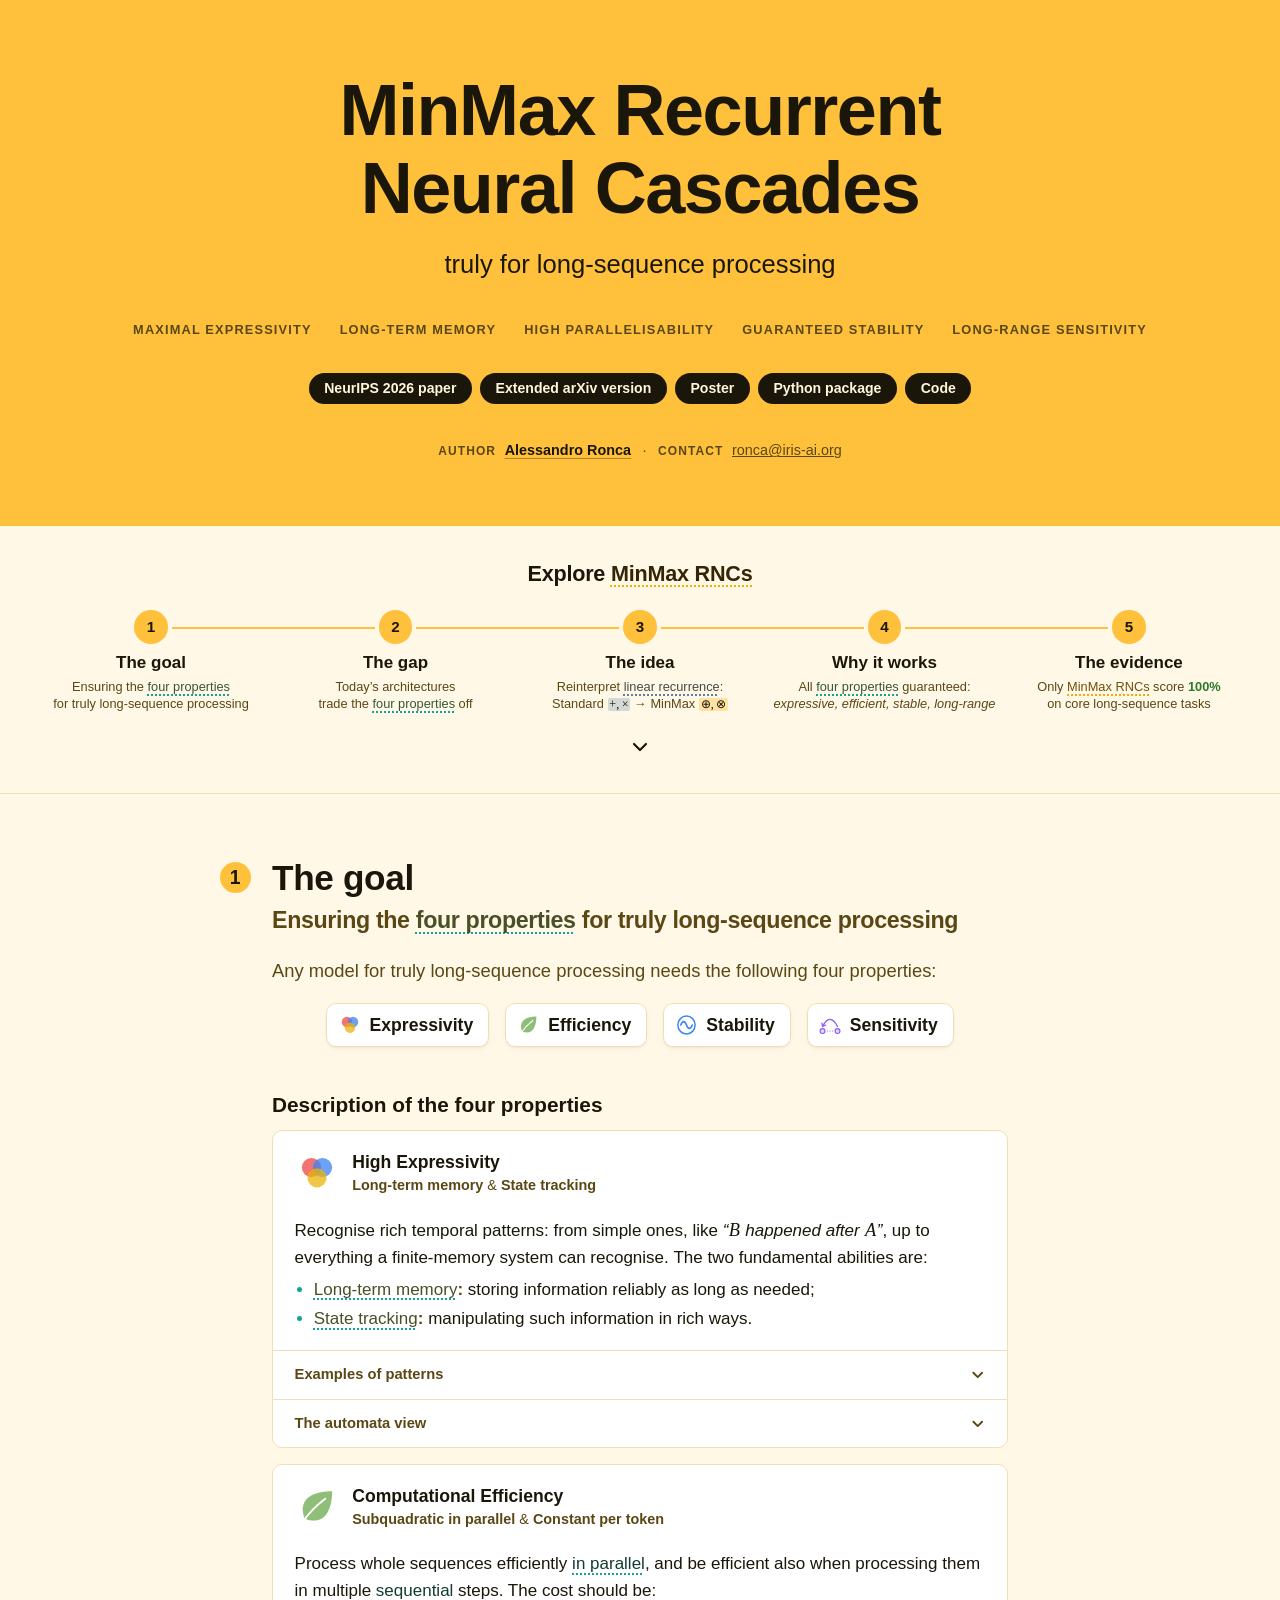
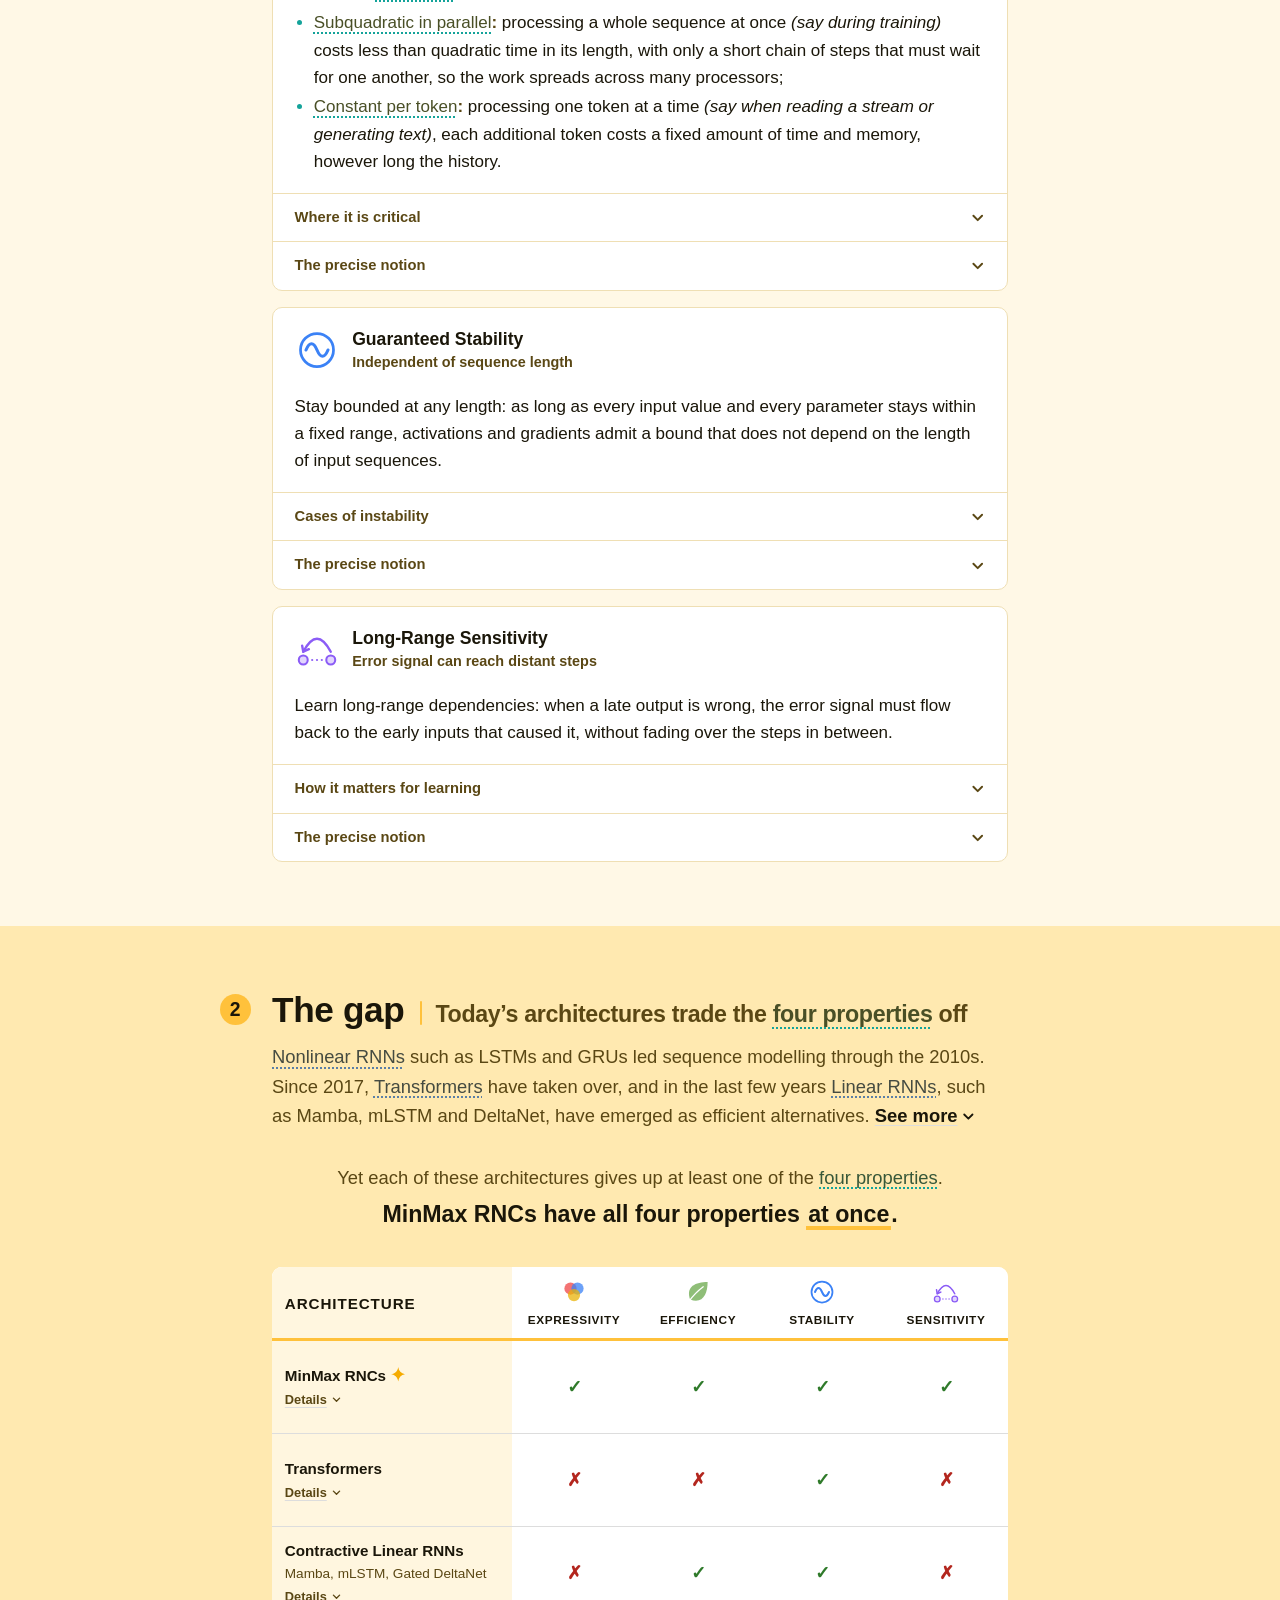
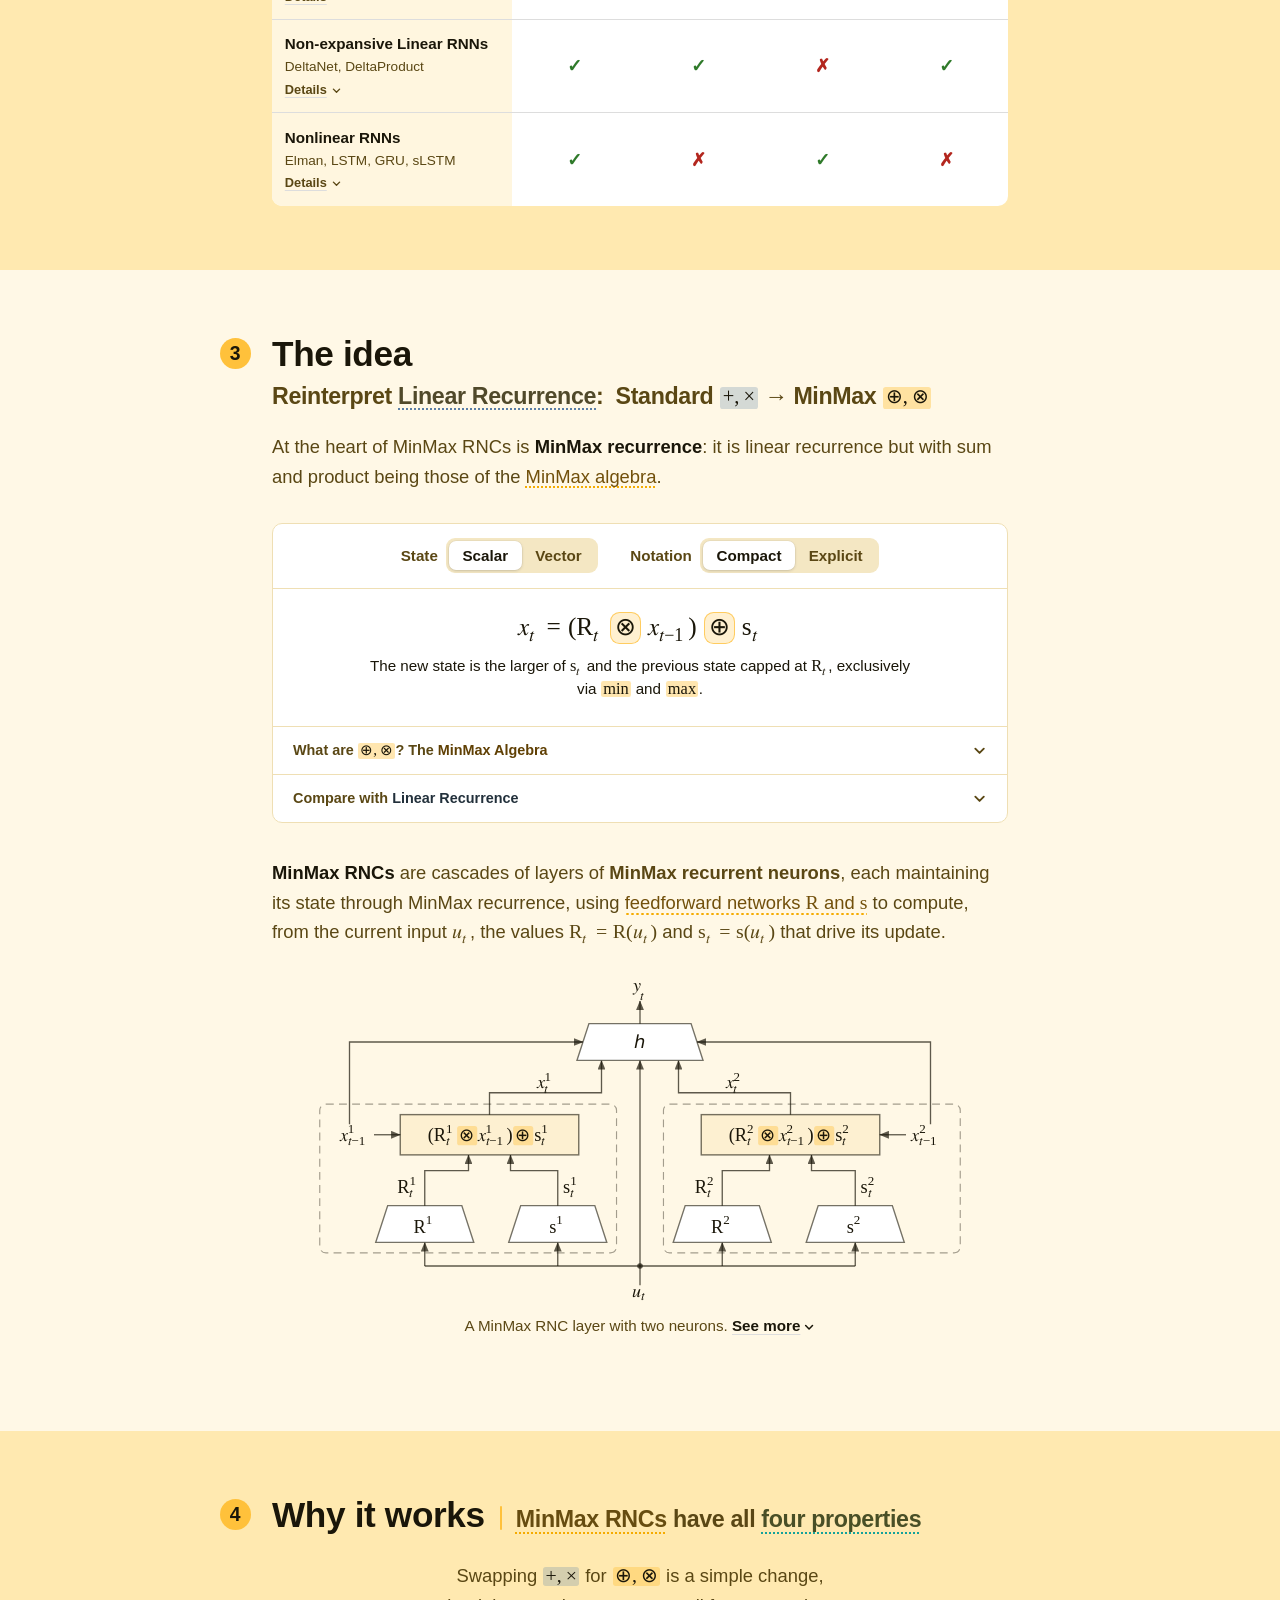
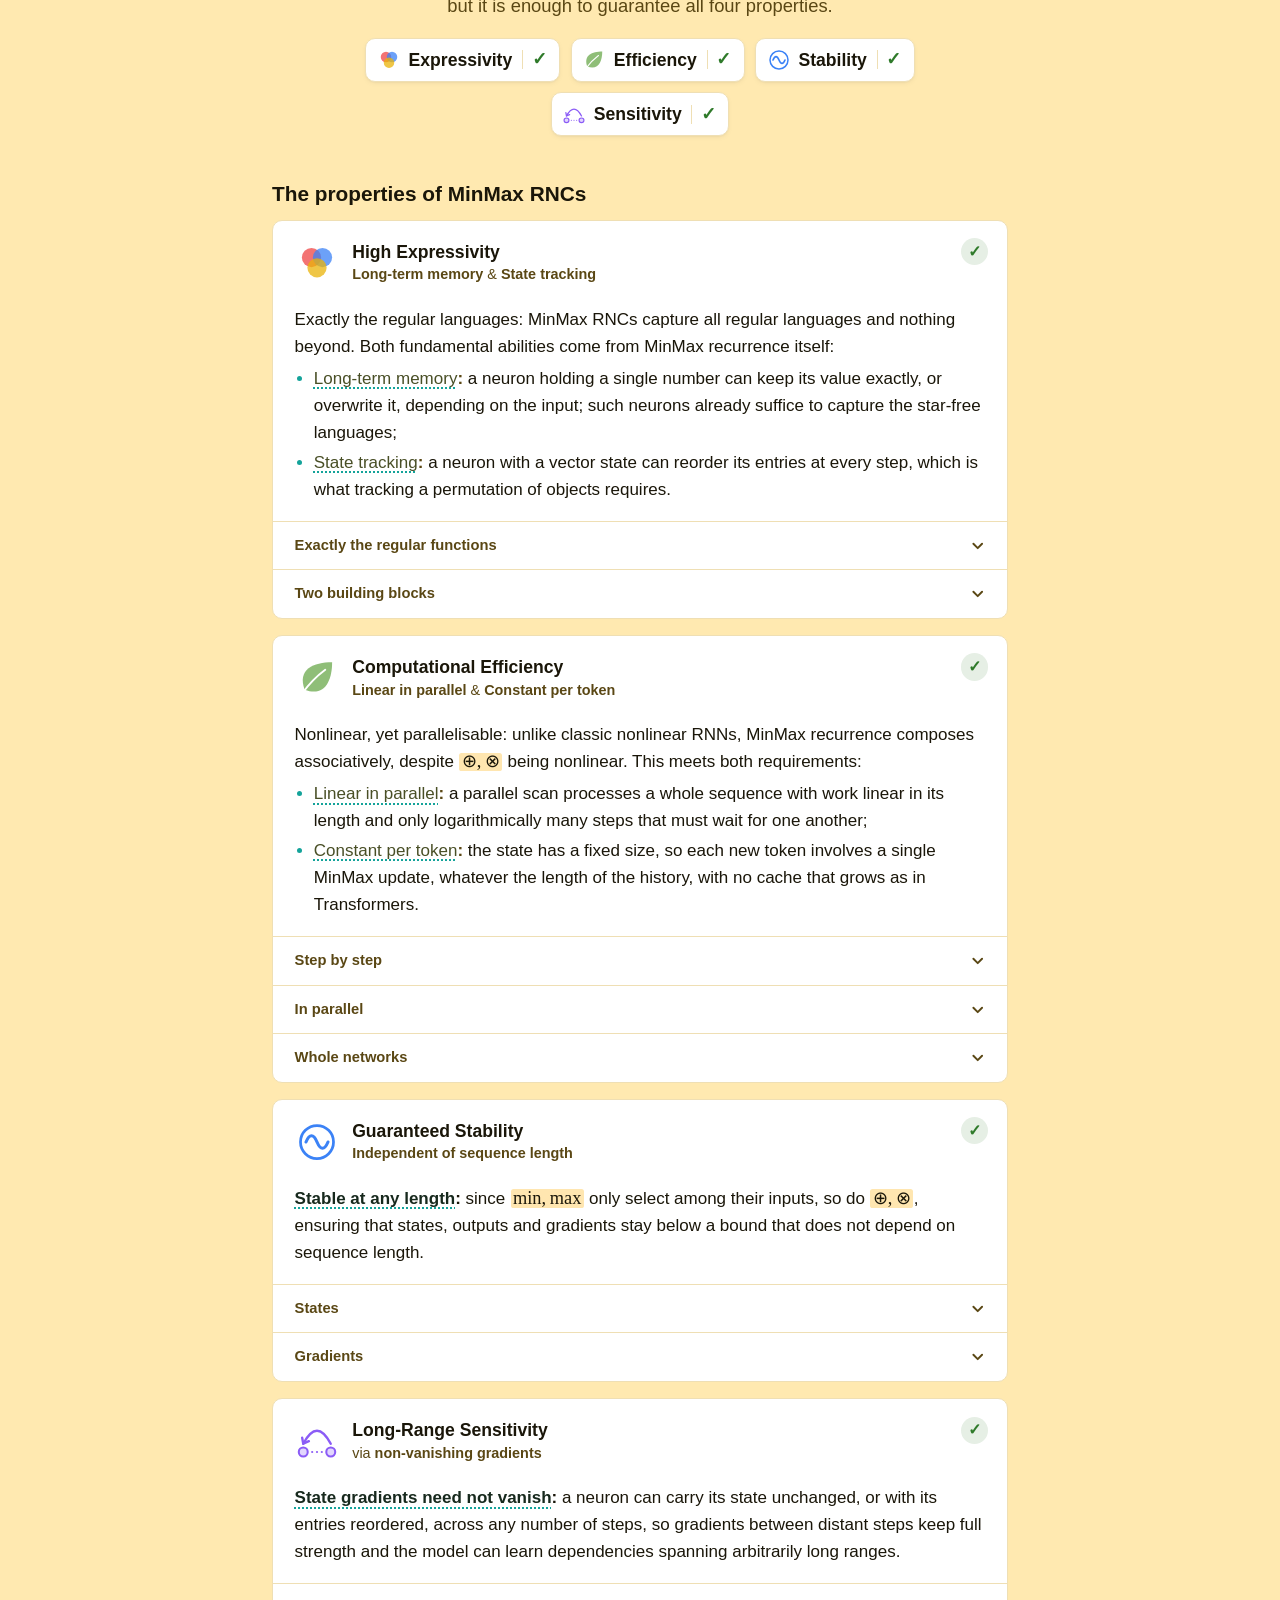
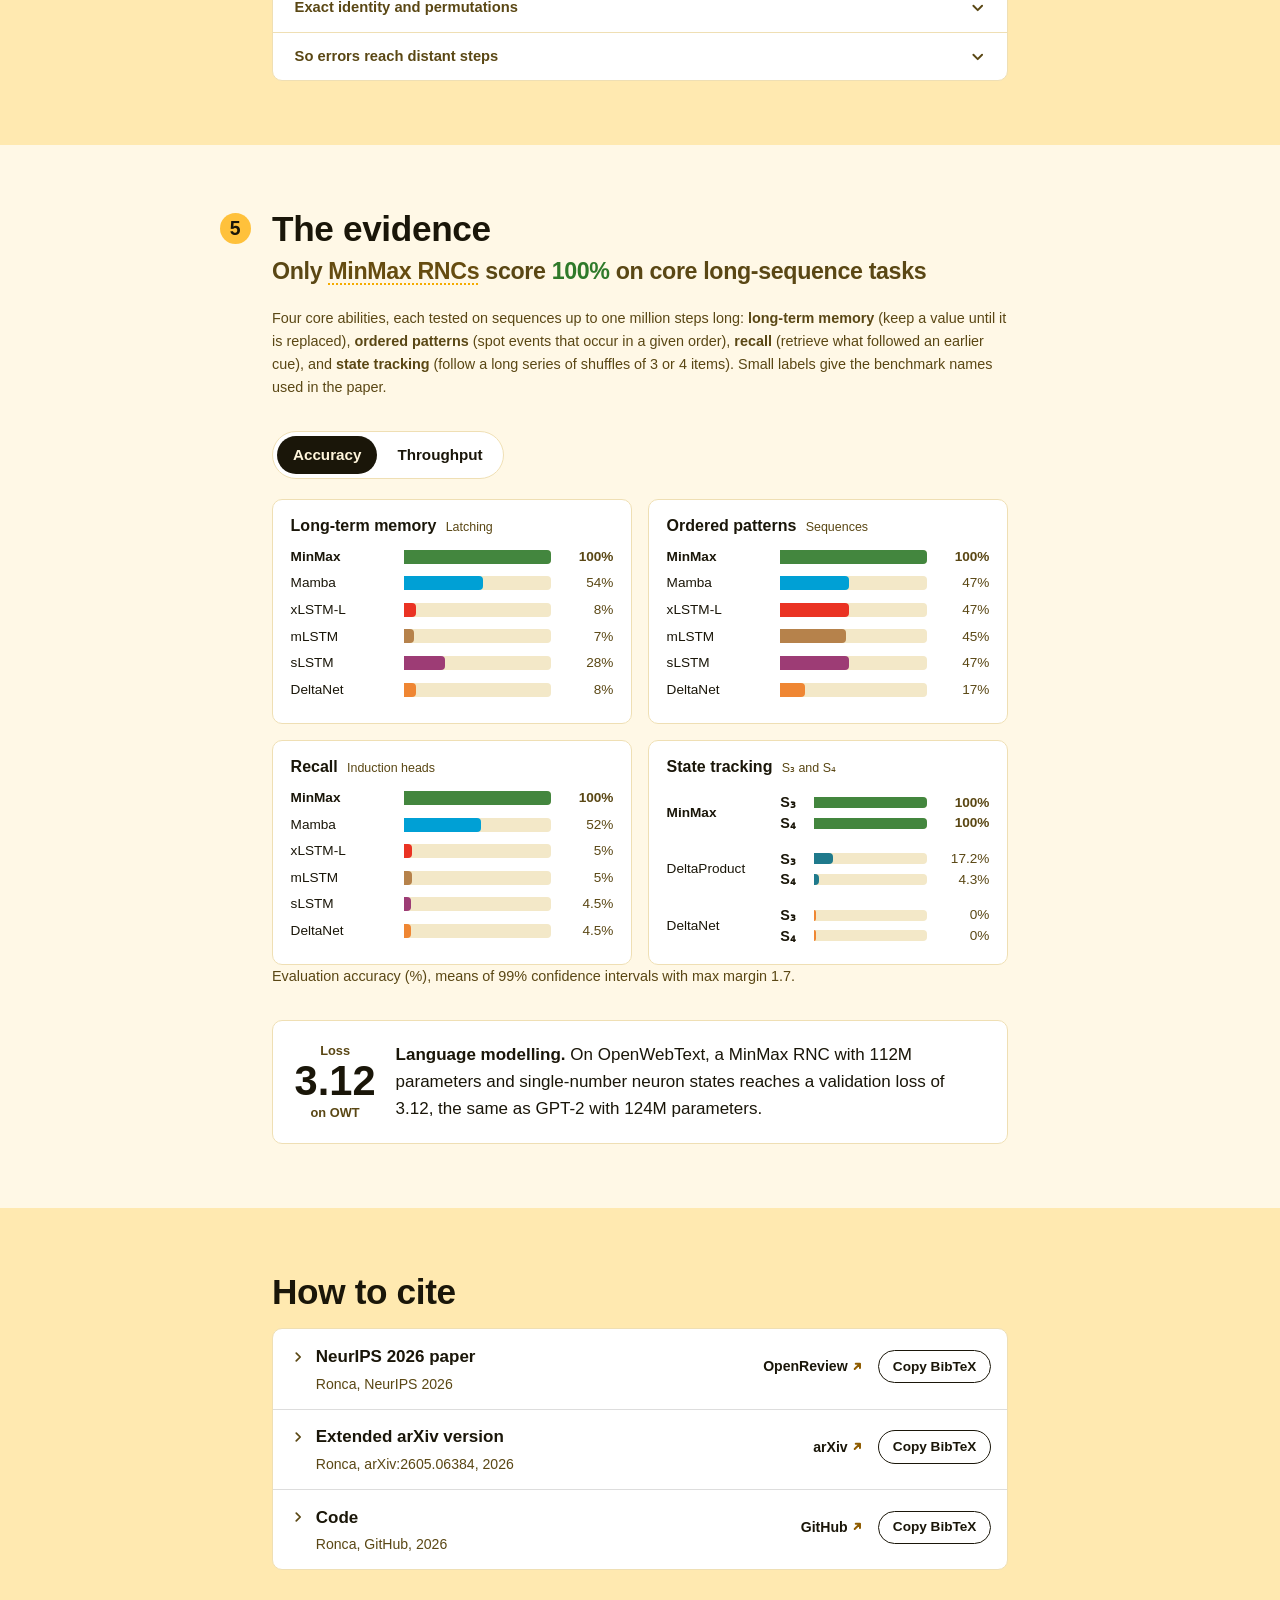
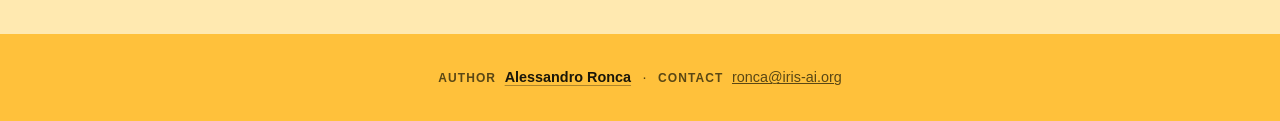
==== commit 67cfad54: "Card footers, MinMax algebra in the recurrence card, section 4 rewrite - Cards: details split into a" ====
--- a/index.html
+++ b/index.html
@@ -93,7 +93,7 @@
       <ol>
         <li><a href="#why"><span class="step-n" aria-hidden="true">1</span><span class="step-t">The goal</span><span class="step-d"><span class="ph">Ensuring the <span class="term" data-concept="four-properties">four properties</span></span> <span class="ph">for truly long-sequence processing</span></span></a></li>
         <li><a href="#tradeoffs"><span class="step-n" aria-hidden="true">2</span><span class="step-t">The gap</span><span class="step-d"><span class="ph">Today&rsquo;s architectures</span> <span class="ph">trade the <span class="term" data-concept="four-properties">four properties</span> off</span></span></a></li>
-        <li><a href="#idea"><span class="step-n" aria-hidden="true">3</span><span class="step-t">The idea</span><span class="step-d"><span class="ph">Reinterpret <span class="term" data-concept="linear-recurrence">linear recurrence</span>:</span> <span class="ph">Standard <math><mpadded class="op classic pair" height="0.8em" depth="0.24em"><mrow><mo lspace="0" rspace="0">+</mo><mo lspace="0" rspace="0.2em">,</mo><mo lspace="0" rspace="0">&times;</mo></mrow></mpadded></math> &rarr; MinMax <math><mpadded class="op pair" height="0.8em" depth="0.24em"><mrow><mo lspace="0" rspace="0">&oplus;</mo><mo lspace="0" rspace="0.2em">,</mo><mo lspace="0" rspace="0">&otimes;</mo></mrow></mpadded></math></span></span></a></li>
+        <li><a href="#idea"><span class="step-n" aria-hidden="true">3</span><span class="step-t">The idea</span><span class="step-d"><span class="ph">Reinterpret <span class="term" data-concept="linear-recurrence">linear recurrence</span>:</span> <span class="ph">Standard <math><mpadded class="op classic pair op-inline" height="0.8em" depth="0.24em"><mrow><mo lspace="0" rspace="0">+</mo><mo lspace="0" rspace="0.2em">,</mo><mo lspace="0" rspace="0">&times;</mo></mrow></mpadded></math> &rarr; MinMax <math><mpadded class="op pair op-inline" height="0.8em" depth="0.24em"><mrow><mo lspace="0" rspace="0">&oplus;</mo><mo lspace="0" rspace="0.2em">,</mo><mo lspace="0" rspace="0">&otimes;</mo></mrow></mpadded></math></span></span></a></li>
         <li><a href="#properties"><span class="step-n" aria-hidden="true">4</span><span class="step-t">Why it works</span><span class="step-d"><span class="ph">All <span class="term" data-concept="four-properties">four properties</span> guaranteed:</span> <span class="ph"><em>expressive, efficient, stable, long-range</em></span></span></a></li>
         <li><a href="#results"><span class="step-n" aria-hidden="true">5</span><span class="step-t">The evidence</span><span class="step-d"><span class="ph">Only <span class="term" data-concept="minmax-rncs">MinMax RNCs</span> score <span class="good">100%</span></span> <span class="ph">on core long-sequence tasks</span></span></a></li>
       </ol>
@@ -105,16 +105,16 @@
     <section id="why" aria-labelledby="why-title">
       <div class="wrap wide">
         <h2 id="why-title"><span class="sec-n" aria-hidden="true">1</span><span class="sec-t">The goal<span class="sec-sub"><span class="ph">Ensuring the <span class="term" data-concept="four-properties">four properties</span></span> <span class="ph">for truly <span class="nowrap">long-sequence</span> processing</span></span></span></h2>
+        <p class="lead prop-intro">Any model for truly <span class="nowrap">long-sequence</span> processing needs the following four properties:</p>
         <nav class="display-list prop-nav" aria-label="The four properties"><a class="dl-item" href="#prop-expressivity"><img class="dl-icon" src="assets/icons/expressivity.svg" alt="" width="64" height="64"><span class="dl-name">Expressivity</span></a> <a class="dl-item" href="#prop-efficiency"><img class="dl-icon" src="assets/icons/efficiency.svg" alt="" width="64" height="64"><span class="dl-name">Efficiency</span></a> <a class="dl-item" href="#prop-stability"><img class="dl-icon" src="assets/icons/stability.svg" alt="" width="64" height="64"><span class="dl-name">Stability</span></a> <a class="dl-item" href="#prop-sensitivity"><img class="dl-icon" src="assets/icons/sensitivity.svg" alt="" width="64" height="64"><span class="dl-name">Sensitivity</span></a></nav>
-        <p class="statement statement-props">Any model for truly long sequences needs all four, and ensuring them <u class="em">at once</u> is hard.</p>
-        <p class="lead lead-after">Each of the properties is detailed below.</p>
+        <h3 class="subsection" id="four-properties">Description of the four properties</h3>
         <div class="cards">
           <div class="card" id="prop-expressivity">
             <div class="card-head">
               <img class="property-icon" src="assets/icons/expressivity.svg" alt="" width="64" height="64">
               <div>
                 <h3>High Expressivity</h3>
-                <p class="card-sub"><span class="nowrap"><b>Long-term memory</b></span> <span class="nowrap">&amp; <b>state tracking</b></span></p>
+                <p class="card-sub"><span class="nowrap"><b>Long-term memory</b></span> <span class="nowrap">&amp; <b>State tracking</b></span></p>
               </div>
             </div>
             <p><span class="lead-in">Recognise rich temporal patterns:</span> from simple ones, like <span class="pattern">&ldquo;<i>B</i> happened after <i>A</i>&rdquo;</span>, up to everything a finite-memory system can recognise. <span class="lead-in">The two fundamental abilities are:</span></p>
@@ -122,17 +122,13 @@
               <li><b><span class="term" data-concept="long-term-memory">Long-term memory</span>:</b> storing information reliably as long as needed;</li>
               <li><b><span class="term" data-concept="state-tracking">State tracking</span>:</b> manipulating such information in rich ways.</li>
             </ul>
-            <p class="see-more-line card-more-line"><button type="button" class="see-more" aria-expanded="false" aria-controls="expressivity-more" hidden><span class="sm-labels"><span class="when-closed">See more</span><span class="when-open">See less</span></span><svg class="chev" viewBox="0 0 16 16" width="12" height="12" aria-hidden="true" focusable="false"><path d="M3.5 6 8 10.5 12.5 6" fill="none" stroke="currentColor" stroke-width="2" stroke-linecap="round" stroke-linejoin="round"/></svg></button></p>
-            <div class="more-body card-more" id="expressivity-more">
-              <p><b class="run-in">More examples.</b></p>
-              <ul class="card-list">
+            <div class="card-foots"><div class="card-foot"><button type="button" class="compare-toggle card-foot-toggle" aria-expanded="false" aria-controls="expressivity-more-1" hidden><span>Examples of patterns</span><svg class="chev" viewBox="0 0 16 16" width="12" height="12" aria-hidden="true" focusable="false"><path d="M3.5 6 8 10.5 12.5 6" fill="none" stroke="currentColor" stroke-width="2" stroke-linecap="round" stroke-linejoin="round"/></svg></button><div class="recur-collapse" id="expressivity-more-1"><div class="recur-collapse-inner recur-text"><ul class="card-list">
                 <li><b>Sequence matching:</b> follow patterns of several events that must occur in a given order, starting over whenever a reset event appears; the evidence is scattered across the whole sequence.</li>
-                <li><b>Recall:</b> return the very first token of the sequence or, at the second occurrence of a marker, the token that came right after its first occurrence, however far back.</li>
-                <li><b>State tracking:</b> follow a sequence of rearrangements of 3 or 4 objects (the word problems of the groups S<sub>3</sub> and S<sub>4</sub>); the current arrangement depends on every step and on their order.</li>
-              </ul>
-              <p><b class="run-in">The automata view.</b> The patterns a finite-memory system can recognise are the <em>regular languages</em>, the ones recognised by finite automata. By the Krohn&ndash;Rhodes theorem, every automaton can be simulated by a cascade of two kinds of building blocks: <em>identity-reset</em> blocks, which store a value and keep it unchanged until it is overwritten (long-term memory), and <em>permutation</em> blocks, which rearrange information reversibly (state tracking).</p>
-              <p>The patterns that need only the first kind are the <em>star-free languages</em>. Sequence matching and recall are of this kind, while S<sub>3</sub> and S<sub>4</sub> also need permutations.</p>
-            </div>
+                <li><b>Recall:</b> when asked, return a token that has occurred in a specific context, however far back.</li>
+                <li><b>State tracking:</b> follow a sequence of rearrangements of <math><mi>n</mi></math> objects (the word problem of the group <math><msub><mi mathvariant="normal">S</mi><mi>n</mi></msub></math>); the current arrangement depends on every step and on their order.</li>
+              </ul></div></div></div>
+<div class="card-foot"><button type="button" class="compare-toggle card-foot-toggle" aria-expanded="false" aria-controls="expressivity-more-2" hidden><span>The automata view</span><svg class="chev" viewBox="0 0 16 16" width="12" height="12" aria-hidden="true" focusable="false"><path d="M3.5 6 8 10.5 12.5 6" fill="none" stroke="currentColor" stroke-width="2" stroke-linecap="round" stroke-linejoin="round"/></svg></button><div class="recur-collapse" id="expressivity-more-2"><div class="recur-collapse-inner recur-text"><p>The patterns a finite-memory system can recognise are the <em>regular languages</em>, the ones recognised by finite automata. By the Krohn&ndash;Rhodes theorem, every automaton can be realised by a cascade of two kinds of building blocks: <em>identity-reset</em> machines, which store a value and keep it unchanged until it is overwritten (long-term memory), and <em>permutation</em> machines, which rearrange information reversibly (state tracking).</p>
+<p>The patterns that need only the first kind are the <em>star-free languages</em>. Sequence matching and recall are of this kind, while state tracking also needs permutations.</p></div></div></div></div>
           </div>
           <div class="card" id="prop-efficiency">
             <div class="card-head">
@@ -147,16 +143,13 @@
               <li><b><span class="term" data-concept="subquadratic-parallel">Subquadratic in parallel</span>:</b> processing a whole sequence at once <span class="aside">(say during training)</span> costs less than quadratic time in its length, with only a short chain of steps that must wait for one another, so the work spreads across many processors;</li>
               <li><b><span class="term" data-concept="constant-per-token">Constant per token</span>:</b> processing one token at a time <span class="aside">(say when reading a stream or generating text)</span>, each additional token costs a fixed amount of time and memory, however long the history.</li>
             </ul>
-            <p class="see-more-line card-more-line"><button type="button" class="see-more" aria-expanded="false" aria-controls="efficiency-more" hidden><span class="sm-labels"><span class="when-closed">See more</span><span class="when-open">See less</span></span><svg class="chev" viewBox="0 0 16 16" width="12" height="12" aria-hidden="true" focusable="false"><path d="M3.5 6 8 10.5 12.5 6" fill="none" stroke="currentColor" stroke-width="2" stroke-linecap="round" stroke-linejoin="round"/></svg></button></p>
-            <div class="more-body card-more" id="efficiency-more">
-              <p><b class="run-in">Examples.</b></p>
-              <ul class="card-list">
-                <li><b>Long documents:</b> full self-attention compares every token with every other, so doubling the length roughly quadruples the cost.</li>
-                <li><b>Streaming and generation:</b> a model reading a live stream or writing text token by token should not slow down, or need more memory, as the history grows.</li>
-                <li><b>Training on long sequences:</b> GPUs need work they can spread across the whole sequence, which a strictly step-by-step recurrence cannot offer.</li>
-              </ul>
-              <p><b class="run-in">The precise notion.</b> Two measures matter in parallel. <em>Work</em> is the total number of operations. <em>Depth</em> is the longest chain of steps that must wait for one another, which sets the running time when there are enough processors. For a sequence of length <i>T</i>, we want work that grows less than quadratically (ideally linearly) in <i>T</i> and depth far below <i>T</i>, for example logarithmic. In recurrent form, each new token should cost a fixed amount of time and memory, however many tokens came before it.</p>
-            </div>
+            <div class="card-foots"><div class="card-foot"><button type="button" class="compare-toggle card-foot-toggle" aria-expanded="false" aria-controls="efficiency-more-1" hidden><span>Where it is critical</span><svg class="chev" viewBox="0 0 16 16" width="12" height="12" aria-hidden="true" focusable="false"><path d="M3.5 6 8 10.5 12.5 6" fill="none" stroke="currentColor" stroke-width="2" stroke-linecap="round" stroke-linejoin="round"/></svg></button><div class="recur-collapse" id="efficiency-more-1"><div class="recur-collapse-inner recur-text"><ul class="card-list">
+<li><b>Long contexts:</b> today&rsquo;s attention-based models compare every token with every other, so cost grows with the <em>square</em> of the length: a context ten times longer needs a hundred times the compute. This is why long contexts are slow, expensive and capped.</li>
+<li><b>Streaming and generation:</b> an assistant or agent reading a live stream or writing a long output should not slow down, or need more memory, as the history grows; with attention, every new token looks back at the whole history, held in a cache that keeps growing.</li>
+<li><b>Training on long sequences:</b> to train in reasonable time, GPUs need work they can spread across the whole sequence, which a strictly step-by-step recurrence cannot offer.</li>
+</ul>
+<p>Cost that grows only linearly with length, constant per token, is what would make truly long contexts affordable.</p></div></div></div>
+<div class="card-foot"><button type="button" class="compare-toggle card-foot-toggle" aria-expanded="false" aria-controls="efficiency-more-2" hidden><span>The precise notion</span><svg class="chev" viewBox="0 0 16 16" width="12" height="12" aria-hidden="true" focusable="false"><path d="M3.5 6 8 10.5 12.5 6" fill="none" stroke="currentColor" stroke-width="2" stroke-linecap="round" stroke-linejoin="round"/></svg></button><div class="recur-collapse" id="efficiency-more-2"><div class="recur-collapse-inner recur-text"><p>Two measures matter in parallel. <em>Work</em> is the total number of operations. <em>Depth</em> is the longest chain of steps that must wait for one another, which sets the running time when there are enough processors. For a sequence of length <i>T</i>, we want work that grows less than quadratically (ideally linearly) in <i>T</i> and depth far below <i>T</i>, for example logarithmic. In recurrent form, each new token should cost a fixed amount of time and memory, however many tokens came before it.</p></div></div></div></div>
           </div>
           <div class="card" id="prop-stability">
             <div class="card-head">
@@ -167,16 +160,12 @@
               </div>
             </div>
             <p><span class="lead-in">Stay bounded at any length:</span> as long as every input value and every parameter stays within a fixed range, activations and gradients admit a bound that does not depend on the length of input sequences.</p>
-            <p class="see-more-line card-more-line"><button type="button" class="see-more" aria-expanded="false" aria-controls="stability-more" hidden><span class="sm-labels"><span class="when-closed">See more</span><span class="when-open">See less</span></span><svg class="chev" viewBox="0 0 16 16" width="12" height="12" aria-hidden="true" focusable="false"><path d="M3.5 6 8 10.5 12.5 6" fill="none" stroke="currentColor" stroke-width="2" stroke-linecap="round" stroke-linejoin="round"/></svg></button></p>
-            <div class="more-body card-more" id="stability-more">
-              <p><b class="run-in">Examples.</b></p>
-              <ul class="card-list">
+            <div class="card-foots"><div class="card-foot"><button type="button" class="compare-toggle card-foot-toggle" aria-expanded="false" aria-controls="stability-more-1" hidden><span>Cases of instability</span><svg class="chev" viewBox="0 0 16 16" width="12" height="12" aria-hidden="true" focusable="false"><path d="M3.5 6 8 10.5 12.5 6" fill="none" stroke="currentColor" stroke-width="2" stroke-linecap="round" stroke-linejoin="round"/></svg></button><div class="recur-collapse" id="stability-more-1"><div class="recur-collapse-inner recur-text"><ul class="card-list">
                 <li><b>Amplification:</b> if each update can enlarge the state even a little, the state can grow without limit over a long sequence.</li>
                 <li><b>Accumulation:</b> even without amplification, inputs that are added at every step can pile up. States then drift away, and gradients grow with sequence length.</li>
-                <li><b>Train short, run long:</b> a model trained on thousands of tokens and used on millions would meet activation sizes it has never seen if those sizes depended on length.</li>
               </ul>
-              <p><b class="run-in">The precise notion.</b> <em>Bounded input, bounded state:</em> for any bound on the size of inputs and parameters, there is a single constant that bounds every state and output at every timestep, for sequences of any length. The same requirement applies to training: the gradient of the loss with respect to the parameters must stay below a constant that does not depend on sequence length.</p>
-            </div>
+<p>This matters in practice: a model trained on thousands of tokens and used on millions would meet activation sizes it has never seen if those sizes depended on length.</p></div></div></div>
+<div class="card-foot"><button type="button" class="compare-toggle card-foot-toggle" aria-expanded="false" aria-controls="stability-more-2" hidden><span>The precise notion</span><svg class="chev" viewBox="0 0 16 16" width="12" height="12" aria-hidden="true" focusable="false"><path d="M3.5 6 8 10.5 12.5 6" fill="none" stroke="currentColor" stroke-width="2" stroke-linecap="round" stroke-linejoin="round"/></svg></button><div class="recur-collapse" id="stability-more-2"><div class="recur-collapse-inner recur-text"><p><em>Bounded input, bounded activations:</em> for any bound on the size of inputs and parameters, there is a single constant that bounds every internal activation and every output, at every position, for sequences of any length. The same requirement applies to training: the gradient of the loss with respect to the parameters must stay below a constant that does not depend on sequence length.</p></div></div></div></div>
           </div>
           <div class="card" id="prop-sensitivity">
             <div class="card-head">
@@ -187,16 +176,12 @@
               </div>
             </div>
             <p><span class="lead-in">Learn long-range dependencies:</span> when a late output is wrong, the error signal must flow back to the early inputs that caused it, without fading over the steps in between.</p>
-            <p class="see-more-line card-more-line"><button type="button" class="see-more" aria-expanded="false" aria-controls="sensitivity-more" hidden><span class="sm-labels"><span class="when-closed">See more</span><span class="when-open">See less</span></span><svg class="chev" viewBox="0 0 16 16" width="12" height="12" aria-hidden="true" focusable="false"><path d="M3.5 6 8 10.5 12.5 6" fill="none" stroke="currentColor" stroke-width="2" stroke-linecap="round" stroke-linejoin="round"/></svg></button></p>
-            <div class="more-body card-more" id="sensitivity-more">
-              <p><b class="run-in">Examples.</b></p>
-              <ul class="card-list">
-                <li><b>A switch set early:</b> a flag turned on at the first token must still decide the output a million tokens later.</li>
-                <li><b>Tracking a state:</b> following parity, or a shuffle of items, means every input up to the end can change the answer.</li>
-                <li><b>Fading memory:</b> in contractive models, a long enough stretch of recent input wipes out the influence of earlier input.</li>
-              </ul>
-              <p><b class="run-in">The precise notion.</b> To learn a dependency between an early input and a late output, the derivative of that output, or of the training loss, with respect to the early input (or to the model&rsquo;s internal representation of it) must stay away from zero, however far apart the two are. If it shrinks with distance, errors at late outputs send almost no learning signal back. In recurrent models this derivative is a product of one factor per step, which <em>vanishes</em> if every factor shrinks; in attention-based models it flows through attention weights, which can thin out as the context grows. <em>Non-vanishing</em> means that there are inputs for which this derivative keeps its size at any distance; together with bounded gradients (see Stability), it neither explodes nor fades.</p>
-            </div>
+            <div class="card-foots"><div class="card-foot"><button type="button" class="compare-toggle card-foot-toggle" aria-expanded="false" aria-controls="sensitivity-more-1" hidden><span>How it matters for learning</span><svg class="chev" viewBox="0 0 16 16" width="12" height="12" aria-hidden="true" focusable="false"><path d="M3.5 6 8 10.5 12.5 6" fill="none" stroke="currentColor" stroke-width="2" stroke-linecap="round" stroke-linejoin="round"/></svg></button><div class="recur-collapse" id="sensitivity-more-1"><div class="recur-collapse-inner recur-text"><ul class="card-list">
+<li><b>A switch set early:</b> to learn that a flag at the first token decides an output a million tokens later, the error at that output must reach back to the first token.</li>
+<li><b>Tracking a state:</b> to learn to follow parity, or a shuffle of items, the error at the end must reach every earlier input, since each one can change the answer.</li>
+</ul>
+<p>Without it, learning stalls: when the error signal shrinks with distance, as in contractive models, a late output hardly informs the training of early inputs, so such dependencies are not learned, even by a model that could represent them.</p></div></div></div>
+<div class="card-foot"><button type="button" class="compare-toggle card-foot-toggle" aria-expanded="false" aria-controls="sensitivity-more-2" hidden><span>The precise notion</span><svg class="chev" viewBox="0 0 16 16" width="12" height="12" aria-hidden="true" focusable="false"><path d="M3.5 6 8 10.5 12.5 6" fill="none" stroke="currentColor" stroke-width="2" stroke-linecap="round" stroke-linejoin="round"/></svg></button><div class="recur-collapse" id="sensitivity-more-2"><div class="recur-collapse-inner recur-text"><p>To learn a dependency between an early input and a late output, the derivative of that output, or of the training loss, with respect to the early input (or to the model&rsquo;s internal representation of it) must stay away from zero, however far apart the two are. If it shrinks with distance, errors at late outputs send almost no learning signal back. In recurrent models this derivative is a product of one factor per step, which <em>vanishes</em> if every factor shrinks; in attention-based models it flows through attention weights, which can thin out as the context grows. <em>Non-vanishing</em> means that there are inputs for which this derivative keeps its size at any distance; together with bounded gradients (see Stability), it neither explodes nor fades.</p></div></div></div></div>
           </div>
         </div>
       </div>
@@ -205,8 +190,7 @@
     <section id="tradeoffs" aria-labelledby="tradeoffs-title">
       <div class="wrap wide">
         <h2 id="tradeoffs-title"><span class="sec-n" aria-hidden="true">2</span><span class="sec-t">The gap<span class="sec-sub"><span class="ph">Today&rsquo;s architectures</span> <span class="ph">trade the <span class="term" data-concept="four-properties">four properties</span> off</span></span></span></h2>
-        <p class="lead lead-intro"><span class="term" data-concept="nonlinear-rnns">Nonlinear RNNs</span> such as LSTMs and GRUs led sequence modelling through the 2010s. Since 2017, <span class="term" data-concept="transformers">Transformers</span> have taken over, and in the last few years <span class="term" data-concept="linear-rnns">Linear RNNs</span>, such as Mamba and DeltaNet, have emerged as efficient alternatives.</p>
-        <p class="see-more-line"><button type="button" class="see-more" aria-expanded="false" aria-controls="arch-more" hidden><span class="sm-labels"><span class="when-closed">See more on these architectures</span><span class="when-open">See less on these architectures</span></span><svg class="chev" viewBox="0 0 16 16" width="12" height="12" aria-hidden="true" focusable="false"><path d="M3.5 6 8 10.5 12.5 6" fill="none" stroke="currentColor" stroke-width="2" stroke-linecap="round" stroke-linejoin="round"/></svg></button></p>
+        <p class="lead lead-intro"><span class="term" data-concept="nonlinear-rnns">Nonlinear RNNs</span> such as LSTMs and GRUs led sequence modelling through the 2010s. Since 2017, <span class="term" data-concept="transformers">Transformers</span> have taken over, and in the last few years <span class="term" data-concept="linear-rnns">Linear RNNs</span>, such as Mamba, mLSTM and DeltaNet, have emerged as efficient alternatives. <button type="button" class="read-more read-more-inline" aria-expanded="false" aria-controls="arch-more" hidden>See more<svg class="chev" viewBox="0 0 16 16" width="12" height="12" aria-hidden="true" focusable="false"><path d="M3.5 6 8 10.5 12.5 6" fill="none" stroke="currentColor" stroke-width="2" stroke-linecap="round" stroke-linejoin="round"/></svg></button></p>
         <div class="more-body" id="arch-more">
           <p id="arch-nonlinear"><b class="run-in">Nonlinear RNNs.</b> Elman networks (1990), LSTMs (1997) and GRUs (2014) update their state through squashing nonlinearities such as tanh and sigmoid. They are expressive, since nonlinear updates can implement finite-state machines, and stable, since activations stay bounded. But each update depends nonlinearly on the previous one, which prevents parallelisation, and the error signal vanishes over long distances.</p>
           <p id="arch-transformers"><b class="run-in">Transformers.</b> Introduced in 2017, they replace recurrence with attention, which compares every token with every earlier one. Activations and gradients stay bounded, but work grows quadratically with sequence length; they cannot express simple common patterns that a finite-state machine recognises easily; and the influence of a single early input is diluted as the context grows.</p>
@@ -225,7 +209,7 @@
           </ul>
         </div>
         <p class="lead lead-intro">Yet each of these architectures gives up at least one of the <span class="term" data-concept="four-properties">four properties</span>.</p>
-        <p class="statement statement-ours">MinMax RNCs have all four properties <u class="em">at once</u>.</p>
+        <p class="statement statement-ours">MinMax RNCs have <span class="unit">all four properties <u class="em">at once</u>.</span></p>
         <div class="table-scroll">
           <table class="compare">
             <colgroup><col class="c-arch"><col><col><col><col></colgroup>
@@ -353,62 +337,82 @@
 
     <section id="idea" aria-labelledby="idea-title">
       <div class="wrap wide">
-        <h2 id="idea-title"><span class="sec-n" aria-hidden="true">3</span><span class="sec-t">The idea<span class="sec-sub"><span class="ph">Reinterpret <span class="term" data-concept="linear-recurrence">linear recurrence</span>:</span> <span class="ph">Standard <math><mpadded class="op classic pair" height="0.8em" depth="0.24em"><mrow><mo lspace="0" rspace="0">+</mo><mo lspace="0" rspace="0.2em">,</mo><mo lspace="0" rspace="0">&times;</mo></mrow></mpadded></math> &rarr; MinMax <math><mpadded class="op pair" height="0.8em" depth="0.24em"><mrow><mo lspace="0" rspace="0">&oplus;</mo><mo lspace="0" rspace="0.2em">,</mo><mo lspace="0" rspace="0">&otimes;</mo></mrow></mpadded></math></span></span></span></h2>
-          <p class="lead">At the heart of MinMax RNCs is <b class="lead-head">MinMax recurrence</b>: the familiar linear recurrence but with sum and product being those of the <span class="term" data-concept="minmax-algebra">MinMax algebra</span>.</p>
+        <h2 id="idea-title"><span class="sec-n" aria-hidden="true">3</span><span class="sec-t">The idea<span class="sec-sub"><span class="ph">Reinterpret <span class="term" data-concept="linear-recurrence">Linear Recurrence</span>:&nbsp;</span> <span class="ph">Standard <math><mpadded class="op classic pair op-inline" height="0.8em" depth="0.24em"><mrow><mo lspace="0" rspace="0">+</mo><mo lspace="0" rspace="0.2em">,</mo><mo lspace="0" rspace="0">&times;</mo></mrow></mpadded></math> &rarr; MinMax <math><mpadded class="op pair op-inline" height="0.8em" depth="0.24em"><mrow><mo lspace="0" rspace="0">&oplus;</mo><mo lspace="0" rspace="0.2em">,</mo><mo lspace="0" rspace="0">&otimes;</mo></mrow></mpadded></math></span></span></span></h2>
+          <p class="lead">At the heart of MinMax RNCs is <b class="lead-head">MinMax recurrence</b>: it is linear recurrence but with sum and product being those of the <span class="term" data-concept="minmax-algebra">MinMax algebra</span>.</p>
           <div class="recur-card" id="minmax-recurrence" role="group" aria-label="Linear recurrence and MinMax recurrence">
             <div class="recur-controls"><span class="ctl"><span class="ctl-label" aria-hidden="true">State</span><div class="tabs dim-tabs" role="group" aria-label="State" hidden><button type="button" data-dim="scalar" aria-pressed="true">Scalar</button><button type="button" data-dim="general" aria-pressed="false">Vector</button></div></span><span class="ctl"><span class="ctl-label" aria-hidden="true">Notation</span><div class="tabs notation-tabs" role="group" aria-label="Notation" hidden><button type="button" data-notation="algebra" aria-pressed="true">Compact</button><button type="button" data-notation="minmax" aria-pressed="false">Explicit</button></div></span></div>
             <div class="recur-rows">
-              <div class="recur-eq recur-mm"><div data-notation-panel="algebra"><div data-dim-panel="scalar"><math displaystyle="true"><msub><mi>x</mi><mi>t</mi></msub><mo lspace="0.2778em" rspace="0.2778em">=</mo><mo>(</mo><msub><mi class="fn-reset">R</mi><mi>t</mi></msub><mpadded class="op" height="0.88em" depth="0.32em"><mo lspace="0.2222em" rspace="0.2222em">&otimes;</mo></mpadded><msub><mi>x</mi><mrow><mi>t</mi><mo lspace="0" rspace="0">&minus;</mo><mn>1</mn></mrow></msub><mo>)</mo><mpadded class="op" height="0.88em" depth="0.32em"><mo lspace="0.2222em" rspace="0.2222em">&oplus;</mo></mpadded><msub><mi class="fn-set">s</mi><mi>t</mi></msub></math></div><div data-dim-panel="general" hidden><math displaystyle="true"><msub><mi>x</mi><mi>t</mi></msub><mo lspace="0.2778em" rspace="0.2778em">=</mo><mo>(</mo><msub><mi class="fn-reset">R</mi><mi>t</mi></msub><mpadded class="op" height="0.88em" depth="0.32em"><mo lspace="0.2222em" rspace="0.2222em">&otimes;</mo></mpadded><msub><mi>x</mi><mrow><mi>t</mi><mo lspace="0" rspace="0">&minus;</mo><mn>1</mn></mrow></msub><mo>)</mo><mpadded class="op" height="0.88em" depth="0.32em"><mo lspace="0.2222em" rspace="0.2222em">&oplus;</mo></mpadded><msub><mi class="fn-set">s</mi><mi>t</mi></msub></math></div></div><div data-notation-panel="minmax" hidden><div data-dim-panel="scalar"><math displaystyle="true"><msub><mi>x</mi><mi>t</mi></msub><mo lspace="0.2778em" rspace="0.2778em">=</mo><mpadded class="op" height="0.88em" depth="0.32em"><mi>max</mi></mpadded><mo stretchy="true" symmetric="true" minsize="1.25em" maxsize="1.25em">(</mo><mpadded class="op" height="0.88em" depth="0.32em"><mi>min</mi></mpadded><mo>(</mo><msub><mi class="fn-reset">R</mi><mi>t</mi></msub><mo separator="true" lspace="0" rspace="0.3em">,</mo><msub><mi>x</mi><mrow><mi>t</mi><mo lspace="0" rspace="0">&minus;</mo><mn>1</mn></mrow></msub><mo>)</mo><mo separator="true" lspace="0" rspace="0.3em">,</mo><msub><mi class="fn-set">s</mi><mi>t</mi></msub><mo stretchy="true" symmetric="true" minsize="1.25em" maxsize="1.25em">)</mo></math></div><div data-dim-panel="general" hidden><math displaystyle="true"><msub><mi>x</mi><mrow><mi>t</mi><mo lspace="0" rspace="0.06em">,</mo><mi>i</mi></mrow></msub><mo lspace="0.2778em" rspace="0.2778em">=</mo><mpadded class="op" height="0.88em" depth="0.32em"><mi>max</mi></mpadded><mrow><mo>(</mo><munder><mpadded class="op" height="0.88em" depth="0.32em"><mi>max</mi></mpadded><mrow scriptlevel="2"><mn>1</mn><mo>&le;</mo><mi>j</mi><mo>&le;</mo><mi>d</mi></mrow></munder><mrow><mpadded class="op" height="0.88em" depth="0.32em"><mi>min</mi></mpadded><mo>(</mo><msub><mi class="fn-reset">R</mi><mrow><mi>t</mi><mo lspace="0" rspace="0.06em">,</mo><mi>i</mi><mi>j</mi></mrow></msub><mo separator="true" lspace="0" rspace="0.3em">,</mo><msub><mi>x</mi><mrow><mrow><mi>t</mi><mo lspace="0" rspace="0">&minus;</mo><mn>1</mn></mrow><mo lspace="0" rspace="0.06em">,</mo><mi>j</mi></mrow></msub><mo>)</mo></mrow><mo separator="true" lspace="0" rspace="0.3em">,</mo><msub><mi class="fn-set">s</mi><mrow><mi>t</mi><mo lspace="0" rspace="0.06em">,</mo><mi>i</mi></mrow></msub><mo>)</mo></mrow></math></div></div><p class="recur-desc recur-desc-mm"><span data-dim-panel="scalar">The new state is the larger of <math><msub><mi class="fn-set">s</mi><mi>t</mi></msub></math> and the previous state capped at <math><msub><mi class="fn-reset">R</mi><mi>t</mi></msub></math>, exclusively via <math><mpadded class="op" height="0.88em" depth="0.32em"><mi>min</mi></mpadded></math> and <math><mpadded class="op" height="0.88em" depth="0.32em"><mi>max</mi></mpadded></math>.</span><span data-dim-panel="general" hidden>Entry <math><mi>i</mi></math> of the new state is the largest among entry <math><mi>i</mi></math> of <math><msub><mi class="fn-set">s</mi><mi>t</mi></msub></math> and the old entries, each capped at its entry in row <math><mi>i</mi></math> of <math><msub><mi class="fn-reset">R</mi><mi>t</mi></msub></math>, exclusively via <math><mpadded class="op" height="0.88em" depth="0.32em"><mi>min</mi></mpadded></math> and <math><mpadded class="op" height="0.88em" depth="0.32em"><mi>max</mi></mpadded></math>.</span></p></div>
-            </div>
-            <div class="recur-foot"><button type="button" class="compare-toggle" aria-expanded="false" aria-controls="recur-linear" hidden><span class="sm-labels"><span class="when-closed">Compare with <span class="concept-look">linear recurrence</span></span><span class="when-open">Hide <span class="concept-look">linear recurrence</span></span></span><svg class="chev" viewBox="0 0 16 16" width="12" height="12" aria-hidden="true" focusable="false"><path d="M3.5 6 8 10.5 12.5 6" fill="none" stroke="currentColor" stroke-width="2" stroke-linecap="round" stroke-linejoin="round"/></svg></button><div class="recur-collapse" id="recur-linear"><div class="recur-collapse-inner"><div class="recur-eq recur-lin"><div data-notation-panel="algebra"><div data-dim-panel="scalar"><math displaystyle="true"><msub><mi>x</mi><mi>t</mi></msub><mo lspace="0.2778em" rspace="0.2778em">=</mo><mo>(</mo><msub><mi class="fn-reset">a</mi><mi>t</mi></msub><mpadded class="op classic" height="0.88em" depth="0.32em"><mo lspace="0.2222em" rspace="0.2222em">&times;</mo></mpadded><msub><mi>x</mi><mrow><mi>t</mi><mo lspace="0" rspace="0">&minus;</mo><mn>1</mn></mrow></msub><mo>)</mo><mpadded class="op classic" height="0.88em" depth="0.32em"><mo lspace="0.2222em" rspace="0.2222em">+</mo></mpadded><msub><mi class="fn-set">b</mi><mi>t</mi></msub></math></div><div data-dim-panel="general" hidden><math displaystyle="true"><msub><mi>x</mi><mi>t</mi></msub><mo lspace="0.2778em" rspace="0.2778em">=</mo><mo>(</mo><msub><mi class="fn-reset">A</mi><mi>t</mi></msub><mpadded class="op classic" height="0.88em" depth="0.32em"><mo lspace="0.2222em" rspace="0.2222em">&times;</mo></mpadded><msub><mi>x</mi><mrow><mi>t</mi><mo lspace="0" rspace="0">&minus;</mo><mn>1</mn></mrow></msub><mo>)</mo><mpadded class="op classic" height="0.88em" depth="0.32em"><mo lspace="0.2222em" rspace="0.2222em">+</mo></mpadded><msub><mi class="fn-set">b</mi><mi>t</mi></msub></math></div></div><div data-notation-panel="minmax" hidden><div data-dim-panel="scalar"><math displaystyle="true"><msub><mi>x</mi><mi>t</mi></msub><mo lspace="0.2778em" rspace="0.2778em">=</mo><mo>(</mo><msub><mi class="fn-reset">a</mi><mi>t</mi></msub><mpadded class="op classic" height="0.88em" depth="0.32em"><mo lspace="0.2222em" rspace="0.2222em">&times;</mo></mpadded><msub><mi>x</mi><mrow><mi>t</mi><mo lspace="0" rspace="0">&minus;</mo><mn>1</mn></mrow></msub><mo>)</mo><mpadded class="op classic" height="0.88em" depth="0.32em"><mo lspace="0.2222em" rspace="0.2222em">+</mo></mpadded><msub><mi class="fn-set">b</mi><mi>t</mi></msub></math></div><div data-dim-panel="general" hidden><math displaystyle="true"><msub><mi>x</mi><mrow><mi>t</mi><mo lspace="0" rspace="0.06em">,</mo><mi>i</mi></mrow></msub><mo lspace="0.2778em" rspace="0.2778em">=</mo><munder><mpadded class="op classic big" height="1.16em" depth="0.58em"><mo>&sum;</mo></mpadded><mpadded scriptlevel="2" height="0.25em"><mi>j</mi></mpadded></munder><mo>(</mo><msub><mi class="fn-reset">A</mi><mrow><mi>t</mi><mo lspace="0" rspace="0.06em">,</mo><mi>i</mi><mi>j</mi></mrow></msub><mpadded class="op classic" height="0.88em" depth="0.32em"><mo lspace="0.2222em" rspace="0.2222em">&times;</mo></mpadded><msub><mi>x</mi><mrow><mi>t</mi><mo lspace="0" rspace="0">&minus;</mo><mn>1</mn><mo lspace="0" rspace="0.06em">,</mo><mi>j</mi></mrow></msub><mo>)</mo><mpadded class="op classic" height="0.88em" depth="0.32em"><mo lspace="0.2222em" rspace="0.2222em">+</mo></mpadded><msub><mi class="fn-set">b</mi><mrow><mi>t</mi><mo lspace="0" rspace="0.06em">,</mo><mi>i</mi></mrow></msub></math></div></div><p class="recur-desc recur-desc-lin"><span data-dim-panel="scalar">The previous state is scaled by <math><msub><mi class="fn-reset">a</mi><mi>t</mi></msub></math> and shifted by <math><msub><mi class="fn-set">b</mi><mi>t</mi></msub></math>, <span class="unit">via multiplication <math><mpadded class="op classic" height="0.88em" depth="0.32em"><mo lspace="0" rspace="0">&times;</mo></mpadded></math> and addition <math><mpadded class="op classic" height="0.88em" depth="0.32em"><mo lspace="0" rspace="0">+</mo></mpadded></math>.</span></span><span data-dim-panel="general" hidden>Entry <math><mi>i</mi></math> of the new state is a weighted sum of the old entries, with weights from row <math><mi>i</mi></math> of <math><msub><mi class="fn-reset">A</mi><mi>t</mi></msub></math>, shifted by entry <math><mi>i</mi></math> of <math><msub><mi class="fn-set">b</mi><mi>t</mi></msub></math>, <span class="unit">via multiplication <math><mpadded class="op classic" height="0.88em" depth="0.32em"><mo lspace="0" rspace="0">&times;</mo></mpadded></math> and addition <math><mpadded class="op classic" height="0.88em" depth="0.32em"><mo lspace="0" rspace="0">+</mo></mpadded></math>.</span></span></p></div>
+              <div class="recur-eq recur-mm"><div data-notation-panel="algebra"><div data-dim-panel="scalar"><math displaystyle="true"><msub><mi>x</mi><mi>t</mi></msub><mo lspace="0.2778em" rspace="0.2778em">=</mo><mo>(</mo><msub><mi class="fn-reset">R</mi><mi>t</mi></msub><mpadded class="op" height="0.88em" depth="0.32em"><mo lspace="0.2222em" rspace="0.2222em">&otimes;</mo></mpadded><msub><mi>x</mi><mrow><mi>t</mi><mo lspace="0" rspace="0">&minus;</mo><mn>1</mn></mrow></msub><mo>)</mo><mpadded class="op" height="0.88em" depth="0.32em"><mo lspace="0.2222em" rspace="0.2222em">&oplus;</mo></mpadded><msub><mi class="fn-set">s</mi><mi>t</mi></msub></math></div><div data-dim-panel="general" hidden><math displaystyle="true"><msub><mi>x</mi><mi>t</mi></msub><mo lspace="0.2778em" rspace="0.2778em">=</mo><mo>(</mo><msub><mi class="fn-reset">R</mi><mi>t</mi></msub><mpadded class="op" height="0.88em" depth="0.32em"><mo lspace="0.2222em" rspace="0.2222em">&otimes;</mo></mpadded><msub><mi>x</mi><mrow><mi>t</mi><mo lspace="0" rspace="0">&minus;</mo><mn>1</mn></mrow></msub><mo>)</mo><mpadded class="op" height="0.88em" depth="0.32em"><mo lspace="0.2222em" rspace="0.2222em">&oplus;</mo></mpadded><msub><mi class="fn-set">s</mi><mi>t</mi></msub></math></div></div><div data-notation-panel="minmax" hidden><div data-dim-panel="scalar"><math displaystyle="true"><msub><mi>x</mi><mi>t</mi></msub><mo lspace="0.2778em" rspace="0.2778em">=</mo><mpadded class="op" height="0.88em" depth="0.32em"><mi>max</mi></mpadded><mo stretchy="true" symmetric="true" minsize="1.25em" maxsize="1.25em">(</mo><mpadded class="op" height="0.88em" depth="0.32em"><mi>min</mi></mpadded><mo>(</mo><msub><mi class="fn-reset">R</mi><mi>t</mi></msub><mo separator="true" lspace="0" rspace="0.3em">,</mo><msub><mi>x</mi><mrow><mi>t</mi><mo lspace="0" rspace="0">&minus;</mo><mn>1</mn></mrow></msub><mo>)</mo><mo separator="true" lspace="0" rspace="0.3em">,</mo><msub><mi class="fn-set">s</mi><mi>t</mi></msub><mo stretchy="true" symmetric="true" minsize="1.25em" maxsize="1.25em">)</mo></math></div><div data-dim-panel="general" hidden><math displaystyle="true"><msub><mi>x</mi><mrow><mi>t</mi><mo lspace="0" rspace="0.06em">,</mo><mi>i</mi></mrow></msub><mo lspace="0.2778em" rspace="0.2778em">=</mo><mpadded class="op" height="0.88em" depth="0.32em"><mi>max</mi></mpadded><mrow><mo>(</mo><munder><mpadded class="op" height="0.88em" depth="0.32em"><mi>max</mi></mpadded><mrow scriptlevel="2"><mn>1</mn><mo>&le;</mo><mi>j</mi><mo>&le;</mo><mi>d</mi></mrow></munder><mrow><mpadded class="op" height="0.88em" depth="0.32em"><mi>min</mi></mpadded><mo>(</mo><msub><mi class="fn-reset">R</mi><mrow><mi>t</mi><mo lspace="0" rspace="0.06em">,</mo><mi>i</mi><mi>j</mi></mrow></msub><mo separator="true" lspace="0" rspace="0.3em">,</mo><msub><mi>x</mi><mrow><mrow><mi>t</mi><mo lspace="0" rspace="0">&minus;</mo><mn>1</mn></mrow><mo lspace="0" rspace="0.06em">,</mo><mi>j</mi></mrow></msub><mo>)</mo></mrow><mo separator="true" lspace="0" rspace="0.3em">,</mo><msub><mi class="fn-set">s</mi><mrow><mi>t</mi><mo lspace="0" rspace="0.06em">,</mo><mi>i</mi></mrow></msub><mo>)</mo></mrow></math></div></div><p class="recur-desc recur-desc-mm"><span data-dim-panel="scalar">The new state is the larger of <math><msub><mi class="fn-set">s</mi><mi>t</mi></msub></math> and the previous state capped at <math><msub><mi class="fn-reset">R</mi><mi>t</mi></msub></math>, exclusively via <math><mpadded class="op op-inline" height="0.76em" depth="0.2em"><mi>min</mi></mpadded></math> and <math><mpadded class="op op-inline" height="0.76em" depth="0.2em"><mi>max</mi></mpadded></math>.</span><span data-dim-panel="general" hidden>Entry <math><mi>i</mi></math> of the new state is the largest among entry <math><mi>i</mi></math> of <math><msub><mi class="fn-set">s</mi><mi>t</mi></msub></math> and the old entries, each capped at its entry in row <math><mi>i</mi></math> of <math><msub><mi class="fn-reset">R</mi><mi>t</mi></msub></math>, exclusively via <math><mpadded class="op op-inline" height="0.76em" depth="0.2em"><mi>min</mi></mpadded></math> and <math><mpadded class="op op-inline" height="0.76em" depth="0.2em"><mi>max</mi></mpadded></math>.</span></p></div>
+            </div>
+            <div class="recur-foot recur-foot-alg"><button type="button" class="compare-toggle" aria-expanded="false" aria-controls="recur-algebra" hidden><span class="sm-labels"><span>What are <math><mpadded class="op pair op-inline" height="0.8em" depth="0.24em"><mrow><mo lspace="0" rspace="0">&oplus;</mo><mo lspace="0" rspace="0.2em">,</mo><mo lspace="0" rspace="0">&otimes;</mo></mrow></mpadded></math>? The <span class="concept-look concept-mm">MinMax Algebra</span></span></span><svg class="chev" viewBox="0 0 16 16" width="12" height="12" aria-hidden="true" focusable="false"><path d="M3.5 6 8 10.5 12.5 6" fill="none" stroke="currentColor" stroke-width="2" stroke-linecap="round" stroke-linejoin="round"/></svg></button><div class="recur-collapse" id="recur-algebra"><div class="recur-collapse-inner recur-text"><p>Using <math><mpadded class="op op-inline" height="0.76em" depth="0.2em"><mi>max</mi></mpadded></math> in place of <math><mpadded class="op classic op-inline" height="0.76em" depth="0.2em"><mo lspace="0" rspace="0">+</mo></mpadded></math> and <math><mpadded class="op op-inline" height="0.76em" depth="0.2em"><mi>min</mi></mpadded></math> in place of <math><mpadded class="op classic op-inline" height="0.76em" depth="0.2em"><mo lspace="0" rspace="0">&times;</mo></mpadded></math> on scalars, we obtain operations <math><mpadded class="op pair op-inline" height="0.8em" depth="0.24em"><mrow><mo lspace="0" rspace="0">&oplus;</mo><mo lspace="0" rspace="0.2em">,</mo><mo lspace="0" rspace="0">&otimes;</mo></mrow></mpadded></math> on vectors and matrices that have the familiar algebraic properties (<em>associativity</em>, <em>commutativity</em>, <em>distributivity</em>), while also being <em>selective</em>: they do not create new values, since they return one of their arguments, unlike <span class="nowrap"><math><mpadded class="op classic pair op-inline" height="0.8em" depth="0.24em"><mrow><mo lspace="0" rspace="0">+</mo><mo lspace="0" rspace="0.2em">,</mo><mo lspace="0" rspace="0">&times;</mo></mrow></mpadded></math>.</span></p><div class="more-body" id="algebra-more">
+              <p><b class="run-in">On scalars.</b> <math><mi>a</mi><mpadded class="op op-inline" height="0.76em" depth="0.2em"><mo lspace="0.2222em" rspace="0.2222em">&oplus;</mo></mpadded><mi>b</mi><mo lspace="0.2778em" rspace="0.2778em">=</mo><mpadded class="op op-inline" height="0.76em" depth="0.2em"><mi>max</mi></mpadded><mo stretchy="false">(</mo><mi>a</mi><mo separator="true" lspace="0" rspace="0.3em">,</mo><mi>b</mi><mo stretchy="false">)</mo></math> and <span class="nowrap"><math><mi>a</mi><mpadded class="op op-inline" height="0.76em" depth="0.2em"><mo lspace="0.2222em" rspace="0.2222em">&otimes;</mo></mpadded><mi>b</mi><mo lspace="0.2778em" rspace="0.2778em">=</mo><mpadded class="op op-inline" height="0.76em" depth="0.2em"><mi>min</mi></mpadded><mo stretchy="false">(</mo><mi>a</mi><mo separator="true" lspace="0" rspace="0.3em">,</mo><mi>b</mi><mo stretchy="false">)</mo></math>.</span></p>
+                        <p><b class="run-in">On matrices and vectors.</b> With <math><mpadded class="op op-inline" height="0.76em" depth="0.2em"><mi>max</mi></mpadded></math> in place of sums and <math><mpadded class="op op-inline" height="0.76em" depth="0.2em"><mi>min</mi></mpadded></math> in place of products, <math><mpadded class="op op-inline" height="0.76em" depth="0.2em"><mo lspace="0" rspace="0">&oplus;</mo></mpadded></math> works entry by entry,</p>
+              <div class="formula formula-sm">
+                <math display="block" class="wide-only"><msub><mrow><mo stretchy="false">(</mo><mi>A</mi><mpadded class="op" height="0.88em" depth="0.32em"><mo lspace="0.2222em" rspace="0.2222em">&oplus;</mo></mpadded><mi>B</mi><mo stretchy="false">)</mo></mrow><mrow><mi>i</mi><mi>j</mi></mrow></msub><mo lspace="0.2778em" rspace="0.2778em">=</mo><msub><mi>A</mi><mrow><mi>i</mi><mi>j</mi></mrow></msub><mpadded class="op" height="0.88em" depth="0.32em"><mo lspace="0.2222em" rspace="0.2222em">&oplus;</mo></mpadded><msub><mi>B</mi><mrow><mi>i</mi><mi>j</mi></mrow></msub><mo lspace="0.2778em" rspace="0.2778em">=</mo><mpadded class="op" height="0.88em" depth="0.32em"><mi>max</mi></mpadded><mo stretchy="false">(</mo><msub><mi>A</mi><mrow><mi>i</mi><mi>j</mi></mrow></msub><mo separator="true" lspace="0" rspace="0.3em">,</mo><msub><mi>B</mi><mrow><mi>i</mi><mi>j</mi></mrow></msub><mo stretchy="false">)</mo></math>
+                <math display="block" class="narrow-only"><mtable columnalign="right left" columnspacing="0" rowspacing="0.5em"><mtr><mtd><msub><mrow><mo stretchy="false">(</mo><mi>A</mi><mpadded class="op" height="0.88em" depth="0.32em"><mo lspace="0.2222em" rspace="0.2222em">&oplus;</mo></mpadded><mi>B</mi><mo stretchy="false">)</mo></mrow><mrow><mi>i</mi><mi>j</mi></mrow></msub></mtd><mtd><mrow><mo lspace="0.2778em" rspace="0.2778em">=</mo><msub><mi>A</mi><mrow><mi>i</mi><mi>j</mi></mrow></msub><mpadded class="op" height="0.88em" depth="0.32em"><mo lspace="0.2222em" rspace="0.2222em">&oplus;</mo></mpadded><msub><mi>B</mi><mrow><mi>i</mi><mi>j</mi></mrow></msub></mrow></mtd></mtr><mtr><mtd></mtd><mtd><mrow><mo lspace="0.2778em" rspace="0.2778em">=</mo><mpadded class="op" height="0.88em" depth="0.32em"><mi>max</mi></mpadded><mo stretchy="false">(</mo><msub><mi>A</mi><mrow><mi>i</mi><mi>j</mi></mrow></msub><mo separator="true" lspace="0" rspace="0.3em">,</mo><msub><mi>B</mi><mrow><mi>i</mi><mi>j</mi></mrow></msub><mo stretchy="false">)</mo></mrow></mtd></mtr></mtable></math>
+              </div>
+              <p>and <math><mpadded class="op op-inline" height="0.76em" depth="0.2em"><mo lspace="0" rspace="0">&otimes;</mo></mpadded></math> is the usual matrix product:</p>
+              <div class="formula formula-sm">
+                <math display="block" class="wide-only"><msub><mrow><mo stretchy="false">(</mo><mi>A</mi><mpadded class="op" height="0.88em" depth="0.32em"><mo lspace="0.2222em" rspace="0.2222em">&otimes;</mo></mpadded><mi>B</mi><mo stretchy="false">)</mo></mrow><mrow><mi>i</mi><mi>j</mi></mrow></msub><mo lspace="0.2778em" rspace="0.2778em">=</mo><munder><mpadded class="op big" height="1.16em" depth="0.58em"><mo lspace="0" rspace="0">&bigoplus;</mo></mpadded><mi>k</mi></munder><mo stretchy="false">(</mo><msub><mi>A</mi><mrow><mi>i</mi><mi>k</mi></mrow></msub><mpadded class="op" height="0.88em" depth="0.32em"><mo lspace="0.2222em" rspace="0.2222em">&otimes;</mo></mpadded><msub><mi>B</mi><mrow><mi>k</mi><mi>j</mi></mrow></msub><mo stretchy="false">)</mo><mo lspace="0.2778em" rspace="0.2778em">=</mo><munder><mpadded class="op" height="0.88em" depth="0.32em"><mi>max</mi></mpadded><mi>k</mi></munder><mpadded class="op" height="0.88em" depth="0.32em"><mi>min</mi></mpadded><mo stretchy="false">(</mo><msub><mi>A</mi><mrow><mi>i</mi><mi>k</mi></mrow></msub><mo separator="true" lspace="0" rspace="0.3em">,</mo><msub><mi>B</mi><mrow><mi>k</mi><mi>j</mi></mrow></msub><mo stretchy="false">)</mo></math>
+                <math display="block" class="narrow-only"><mtable columnalign="right left" columnspacing="0" rowspacing="0.5em"><mtr><mtd><msub><mrow><mo stretchy="false">(</mo><mi>A</mi><mpadded class="op" height="0.88em" depth="0.32em"><mo lspace="0.2222em" rspace="0.2222em">&otimes;</mo></mpadded><mi>B</mi><mo stretchy="false">)</mo></mrow><mrow><mi>i</mi><mi>j</mi></mrow></msub></mtd><mtd><mrow><mo lspace="0.2778em" rspace="0.2778em">=</mo><munder><mpadded class="op big" height="1.16em" depth="0.58em"><mo lspace="0" rspace="0">&bigoplus;</mo></mpadded><mi>k</mi></munder><mo stretchy="false">(</mo><msub><mi>A</mi><mrow><mi>i</mi><mi>k</mi></mrow></msub><mpadded class="op" height="0.88em" depth="0.32em"><mo lspace="0.2222em" rspace="0.2222em">&otimes;</mo></mpadded><msub><mi>B</mi><mrow><mi>k</mi><mi>j</mi></mrow></msub><mo stretchy="false">)</mo></mrow></mtd></mtr><mtr><mtd></mtd><mtd><mrow><mo lspace="0.2778em" rspace="0.2778em">=</mo><munder><mpadded class="op" height="0.88em" depth="0.32em"><mi>max</mi></mpadded><mi>k</mi></munder><mpadded class="op" height="0.88em" depth="0.32em"><mi>min</mi></mpadded><mo stretchy="false">(</mo><msub><mi>A</mi><mrow><mi>i</mi><mi>k</mi></mrow></msub><mo separator="true" lspace="0" rspace="0.3em">,</mo><msub><mi>B</mi><mrow><mi>k</mi><mi>j</mi></mrow></msub><mo stretchy="false">)</mo></mrow></mtd></mtr></mtable></math>
+              </div>
+              <p><b class="run-in">Associativity, commutativity, distributivity.</b> Like <math><mpadded class="op classic pair op-inline" height="0.8em" depth="0.24em"><mrow><mo lspace="0" rspace="0">+</mo><mo lspace="0" rspace="0.2em">,</mo><mo lspace="0" rspace="0">&times;</mo></mrow></mpadded></math>, both <math><mpadded class="op op-inline" height="0.76em" depth="0.2em"><mo lspace="0" rspace="0">&oplus;</mo></mpadded></math> and <math><mpadded class="op op-inline" height="0.76em" depth="0.2em"><mo lspace="0" rspace="0">&otimes;</mo></mpadded></math> are associative and commutative, and <math><mpadded class="op op-inline" height="0.76em" depth="0.2em"><mo lspace="0" rspace="0">&otimes;</mo></mpadded></math> distributes over <math><mpadded class="op op-inline" height="0.76em" depth="0.2em"><mo lspace="0" rspace="0">&oplus;</mo></mpadded></math>, just as <math><mpadded class="op classic op-inline" height="0.76em" depth="0.2em"><mo lspace="0" rspace="0">&times;</mo></mpadded></math> distributes over <math><mpadded class="op classic op-inline" height="0.76em" depth="0.2em"><mo lspace="0" rspace="0">+</mo></mpadded></math>. These properties are what let a whole sequence be processed with a parallel scan (see <a href="#properties">Why it works</a>).</p>
+              <p><b class="run-in">Selectivity.</b> Unlike <math><mpadded class="op classic pair op-inline" height="0.8em" depth="0.24em"><mrow><mo lspace="0" rspace="0">+</mo><mo lspace="0" rspace="0.2em">,</mo><mo lspace="0" rspace="0">&times;</mo></mrow></mpadded></math>, the operations <math><mpadded class="op pair op-inline" height="0.8em" depth="0.24em"><mrow><mo lspace="0" rspace="0">&oplus;</mo><mo lspace="0" rspace="0.2em">,</mo><mo lspace="0" rspace="0">&otimes;</mo></mrow></mpadded></math> never create new values: they only pick one of their arguments. This is what keeps MinMax RNCs stable however long the sequence (see <a href="#properties">Why it works</a>).</p>
+            </div><p class="read-more-line"><button type="button" class="read-more" aria-expanded="false" aria-controls="algebra-more" hidden>Read more<svg class="chev" viewBox="0 0 16 16" width="12" height="12" aria-hidden="true" focusable="false"><path d="M3.5 6 8 10.5 12.5 6" fill="none" stroke="currentColor" stroke-width="2" stroke-linecap="round" stroke-linejoin="round"/></svg></button></p></div></div></div>
+            <div class="recur-foot"><button type="button" class="compare-toggle" aria-expanded="false" aria-controls="recur-linear" hidden><span class="sm-labels"><span class="when-closed">Compare with <span class="concept-look">Linear Recurrence</span></span><span class="when-open">Hide <span class="concept-look">Linear Recurrence</span></span></span><svg class="chev" viewBox="0 0 16 16" width="12" height="12" aria-hidden="true" focusable="false"><path d="M3.5 6 8 10.5 12.5 6" fill="none" stroke="currentColor" stroke-width="2" stroke-linecap="round" stroke-linejoin="round"/></svg></button><div class="recur-collapse" id="recur-linear"><div class="recur-collapse-inner"><div class="recur-eq recur-lin"><div data-notation-panel="algebra"><div data-dim-panel="scalar"><math displaystyle="true"><msub><mi>x</mi><mi>t</mi></msub><mo lspace="0.2778em" rspace="0.2778em">=</mo><mo>(</mo><msub><mi class="fn-reset">a</mi><mi>t</mi></msub><mpadded class="op classic" height="0.88em" depth="0.32em"><mo lspace="0.2222em" rspace="0.2222em">&times;</mo></mpadded><msub><mi>x</mi><mrow><mi>t</mi><mo lspace="0" rspace="0">&minus;</mo><mn>1</mn></mrow></msub><mo>)</mo><mpadded class="op classic" height="0.88em" depth="0.32em"><mo lspace="0.2222em" rspace="0.2222em">+</mo></mpadded><msub><mi class="fn-set">b</mi><mi>t</mi></msub></math></div><div data-dim-panel="general" hidden><math displaystyle="true"><msub><mi>x</mi><mi>t</mi></msub><mo lspace="0.2778em" rspace="0.2778em">=</mo><mo>(</mo><msub><mi class="fn-reset">A</mi><mi>t</mi></msub><mpadded class="op classic" height="0.88em" depth="0.32em"><mo lspace="0.2222em" rspace="0.2222em">&times;</mo></mpadded><msub><mi>x</mi><mrow><mi>t</mi><mo lspace="0" rspace="0">&minus;</mo><mn>1</mn></mrow></msub><mo>)</mo><mpadded class="op classic" height="0.88em" depth="0.32em"><mo lspace="0.2222em" rspace="0.2222em">+</mo></mpadded><msub><mi class="fn-set">b</mi><mi>t</mi></msub></math></div></div><div data-notation-panel="minmax" hidden><div data-dim-panel="scalar"><math displaystyle="true"><msub><mi>x</mi><mi>t</mi></msub><mo lspace="0.2778em" rspace="0.2778em">=</mo><mo>(</mo><msub><mi class="fn-reset">a</mi><mi>t</mi></msub><mpadded class="op classic" height="0.88em" depth="0.32em"><mo lspace="0.2222em" rspace="0.2222em">&times;</mo></mpadded><msub><mi>x</mi><mrow><mi>t</mi><mo lspace="0" rspace="0">&minus;</mo><mn>1</mn></mrow></msub><mo>)</mo><mpadded class="op classic" height="0.88em" depth="0.32em"><mo lspace="0.2222em" rspace="0.2222em">+</mo></mpadded><msub><mi class="fn-set">b</mi><mi>t</mi></msub></math></div><div data-dim-panel="general" hidden><math displaystyle="true"><msub><mi>x</mi><mrow><mi>t</mi><mo lspace="0" rspace="0.06em">,</mo><mi>i</mi></mrow></msub><mo lspace="0.2778em" rspace="0.2778em">=</mo><munder><mpadded class="op classic big" height="1.16em" depth="0.58em"><mo>&sum;</mo></mpadded><mpadded scriptlevel="2" height="0.25em"><mi>j</mi></mpadded></munder><mo>(</mo><msub><mi class="fn-reset">A</mi><mrow><mi>t</mi><mo lspace="0" rspace="0.06em">,</mo><mi>i</mi><mi>j</mi></mrow></msub><mpadded class="op classic" height="0.88em" depth="0.32em"><mo lspace="0.2222em" rspace="0.2222em">&times;</mo></mpadded><msub><mi>x</mi><mrow><mi>t</mi><mo lspace="0" rspace="0">&minus;</mo><mn>1</mn><mo lspace="0" rspace="0.06em">,</mo><mi>j</mi></mrow></msub><mo>)</mo><mpadded class="op classic" height="0.88em" depth="0.32em"><mo lspace="0.2222em" rspace="0.2222em">+</mo></mpadded><msub><mi class="fn-set">b</mi><mrow><mi>t</mi><mo lspace="0" rspace="0.06em">,</mo><mi>i</mi></mrow></msub></math></div></div><p class="recur-desc recur-desc-lin"><span data-dim-panel="scalar">The previous state is scaled by <math><msub><mi class="fn-reset">a</mi><mi>t</mi></msub></math> and shifted by <math><msub><mi class="fn-set">b</mi><mi>t</mi></msub></math>, <span class="unit">via multiplication <math><mpadded class="op classic op-inline" height="0.76em" depth="0.2em"><mo lspace="0" rspace="0">&times;</mo></mpadded></math> and addition <math><mpadded class="op classic op-inline" height="0.76em" depth="0.2em"><mo lspace="0" rspace="0">+</mo></mpadded></math>.</span></span><span data-dim-panel="general" hidden>Entry <math><mi>i</mi></math> of the new state is a weighted sum of the old entries, with weights from row <math><mi>i</mi></math> of <math><msub><mi class="fn-reset">A</mi><mi>t</mi></msub></math>, shifted by entry <math><mi>i</mi></math> of <math><msub><mi class="fn-set">b</mi><mi>t</mi></msub></math>, <span class="unit">via multiplication <math><mpadded class="op classic op-inline" height="0.76em" depth="0.2em"><mo lspace="0" rspace="0">&times;</mo></mpadded></math> and addition <math><mpadded class="op classic op-inline" height="0.76em" depth="0.2em"><mo lspace="0" rspace="0">+</mo></mpadded></math>.</span></span></p></div>
               </div></div></div>
           </div>
           <p class="lead lead-spaced"><b class="lead-head">MinMax RNCs</b> are cascades of layers of <b>MinMax recurrent neurons</b>, each maintaining its state through MinMax recurrence, using <span class="term" data-concept="feedforward-nets">feedforward networks <math><mi class="fn-reset">R</mi></math> and <math><mi class="fn-set">s</mi></math></span> to compute, from the current input <math><msub><mi>u</mi><mi>t</mi></msub></math>, the values <math><msub><mi class="fn-reset">R</mi><mi>t</mi></msub><mo>=</mo><mi class="fn-reset">R</mi><mo stretchy="false">(</mo><msub><mi>u</mi><mi>t</mi></msub><mo stretchy="false">)</mo></math> and <math><msub><mi class="fn-set">s</mi><mi>t</mi></msub><mo>=</mo><mi class="fn-set">s</mi><mo stretchy="false">(</mo><msub><mi>u</mi><mi>t</mi></msub><mo stretchy="false">)</mo></math> that drive its update.</p>
-          <figure class="rnc-diagram" id="rnc-diagram"><svg class="dg" viewBox="-384.0 -360.0 768.0 374.0" role="img" aria-label="Diagram of a MinMax RNC layer with two neurons: networks R and s compute values from the input; each neuron updates its state by MinMax recurrence; a network h combines input and states into the output."><defs><marker id="dg-arrow" viewBox="0 0 11 9" refX="10.5" refY="4.5" markerWidth="11" markerHeight="9" markerUnits="userSpaceOnUse" orient="auto"><path d="M0 0 L11 4.5 L0 9 z" class="dg-head"/></marker></defs><rect class="dg-group" x="-366.0" y="-217.0" width="339.18" height="170.0" rx="7.0"/><rect class="dg-group" x="26.82" y="-217.0" width="339.18" height="170.0" rx="7.0"/><foreignObject x="-20.0" y="-10.0" width="40" height="20"><div xmlns="http://www.w3.org/1999/xhtml" class="dg-l dg-c"><math><msub><mi>u</mi><mi>t</mi></msub></math></div></foreignObject><path class="dg-wire" d="M0 -10.0 L0 -32.0"/><path class="dg-wire" d="M-246.0 -32.0 L246.0 -32.0"/><path class="dg-wire" d="M-246.0 -32.0 L-246.0 -59.0" marker-end="url(#dg-arrow)"/><path class="dg-wire" d="M-94.0 -32.0 L-94.0 -59.0" marker-end="url(#dg-arrow)"/><path class="dg-wire" d="M94.0 -32.0 L94.0 -59.0" marker-end="url(#dg-arrow)"/><path class="dg-wire" d="M246.0 -32.0 L246.0 -59.0" marker-end="url(#dg-arrow)"/><circle class="dg-dot" cx="0" cy="-32.0" r="3.2"/><path class="dg-wire" d="M0 -32.0 L0 -267.0" marker-end="url(#dg-arrow)"/><polygon class="dg-mlp" points="-302.0,-59.0 -190.0,-59.0 -203.65,-101.0 -288.35,-101.0"/><foreignObject x="-288.35" y="-101.0" width="84.71" height="42.0"><div xmlns="http://www.w3.org/1999/xhtml" class="dg-l dg-c"><math><msup><mi class="fn-reset">R</mi><mn>1</mn></msup></math></div></foreignObject><polygon class="dg-mlp" points="-150.0,-59.0 -38.0,-59.0 -51.65,-101.0 -136.35,-101.0"/><foreignObject x="-136.35" y="-101.0" width="84.71" height="42.0"><div xmlns="http://www.w3.org/1999/xhtml" class="dg-l dg-c"><math><msup><mi class="fn-set">s</mi><mn>1</mn></msup></math></div></foreignObject><polygon class="dg-mlp" points="38.0,-59.0 150.0,-59.0 136.35,-101.0 51.65,-101.0"/><foreignObject x="51.65" y="-101.0" width="84.71" height="42.0"><div xmlns="http://www.w3.org/1999/xhtml" class="dg-l dg-c"><math><msup><mi class="fn-reset">R</mi><mn>2</mn></msup></math></div></foreignObject><polygon class="dg-mlp" points="190.0,-59.0 302.0,-59.0 288.35,-101.0 203.65,-101.0"/><foreignObject x="203.65" y="-101.0" width="84.71" height="42.0"><div xmlns="http://www.w3.org/1999/xhtml" class="dg-l dg-c"><math><msup><mi class="fn-set">s</mi><mn>2</mn></msup></math></div></foreignObject><path class="dg-wire" d="M-246.0 -101.0 L-246.0 -141.0 L-196.0 -141.0 L-196.0 -159.0" marker-end="url(#dg-arrow)"/><path class="dg-wire" d="M-94.0 -101.0 L-94.0 -141.0 L-148.0 -141.0 L-148.0 -159.0" marker-end="url(#dg-arrow)"/><foreignObject x="-296.0" y="-139.0" width="44.0" height="32.0"><div xmlns="http://www.w3.org/1999/xhtml" class="dg-l dg-e"><math><msubsup><mi class="fn-reset">R</mi><mi>t</mi><mn>1</mn></msubsup></math></div></foreignObject><foreignObject x="-88.0" y="-139.0" width="44.0" height="32.0"><div xmlns="http://www.w3.org/1999/xhtml" class="dg-l dg-w"><math><msubsup><mi class="fn-set">s</mi><mi>t</mi><mn>1</mn></msubsup></math></div></foreignObject><path class="dg-wire" d="M94.0 -101.0 L94.0 -141.0 L148.0 -141.0 L148.0 -159.0" marker-end="url(#dg-arrow)"/><path class="dg-wire" d="M246.0 -101.0 L246.0 -141.0 L196.0 -141.0 L196.0 -159.0" marker-end="url(#dg-arrow)"/><foreignObject x="44.0" y="-139.0" width="44.0" height="32.0"><div xmlns="http://www.w3.org/1999/xhtml" class="dg-l dg-e"><math><msubsup><mi class="fn-reset">R</mi><mi>t</mi><mn>2</mn></msubsup></math></div></foreignObject><foreignObject x="252.0" y="-139.0" width="44.0" height="32.0"><div xmlns="http://www.w3.org/1999/xhtml" class="dg-l dg-w"><math><msubsup><mi class="fn-set">s</mi><mi>t</mi><mn>2</mn></msubsup></math></div></foreignObject><rect class="dg-block" x="-274.0" y="-205.0" width="204.0" height="46.0"/><foreignObject x="-274.0" y="-205.0" width="204.0" height="46.0"><div xmlns="http://www.w3.org/1999/xhtml" class="dg-l dg-c"><math><mo>(</mo><msubsup><mi class="fn-reset">R</mi><mi>t</mi><mn>1</mn></msubsup><mpadded class="op" height="0.78em" depth="0.2em"><mo lspace="0" rspace="0">&otimes;</mo></mpadded><msubsup><mi>x</mi><mrow><mi>t</mi><mo lspace="0" rspace="0">&minus;</mo><mn>1</mn></mrow><mn>1</mn></msubsup><mo>)</mo><mpadded class="op" height="0.78em" depth="0.2em"><mo lspace="0" rspace="0">&oplus;</mo></mpadded><msubsup><mi class="fn-set">s</mi><mi>t</mi><mn>1</mn></msubsup></math></div></foreignObject><rect class="dg-block" x="70.0" y="-205.0" width="204.0" height="46.0"/><foreignObject x="70.0" y="-205.0" width="204.0" height="46.0"><div xmlns="http://www.w3.org/1999/xhtml" class="dg-l dg-c"><math><mo>(</mo><msubsup><mi class="fn-reset">R</mi><mi>t</mi><mn>2</mn></msubsup><mpadded class="op" height="0.78em" depth="0.2em"><mo lspace="0" rspace="0">&otimes;</mo></mpadded><msubsup><mi>x</mi><mrow><mi>t</mi><mo lspace="0" rspace="0">&minus;</mo><mn>1</mn></mrow><mn>2</mn></msubsup><mo>)</mo><mpadded class="op" height="0.78em" depth="0.2em"><mo lspace="0" rspace="0">&oplus;</mo></mpadded><msubsup><mi class="fn-set">s</mi><mi>t</mi><mn>2</mn></msubsup></math></div></foreignObject><foreignObject x="-354.0" y="-198.0" width="44.0" height="32.0"><div xmlns="http://www.w3.org/1999/xhtml" class="dg-l dg-e"><math><msubsup><mi>x</mi><mrow><mi>t</mi><mo lspace="0" rspace="0">&minus;</mo><mn>1</mn></mrow><mn>1</mn></msubsup></math></div></foreignObject><foreignObject x="310.0" y="-198.0" width="44.0" height="32.0"><div xmlns="http://www.w3.org/1999/xhtml" class="dg-l dg-w"><math><msubsup><mi>x</mi><mrow><mi>t</mi><mo lspace="0" rspace="0">&minus;</mo><mn>1</mn></mrow><mn>2</mn></msubsup></math></div></foreignObject><path class="dg-wire" d="M-304.0 -182.0 L-274.0 -182.0" marker-end="url(#dg-arrow)"/><path class="dg-wire" d="M304.0 -182.0 L274.0 -182.0" marker-end="url(#dg-arrow)"/><path class="dg-wire" d="M-332.0 -194.0 L-332.0 -288.0 L-65.18 -288.0" marker-end="url(#dg-arrow)"/><path class="dg-wire" d="M332.0 -194.0 L332.0 -288.0 L65.18 -288.0" marker-end="url(#dg-arrow)"/><path class="dg-wire" d="M-172.0 -205.0 L-172.0 -230.0 L-44.0 -230.0 L-44.0 -267.0" marker-end="url(#dg-arrow)"/><foreignObject x="-128.0" y="-258.0" width="40" height="32.0"><div xmlns="http://www.w3.org/1999/xhtml" class="dg-l dg-c"><math><msubsup><mi>x</mi><mi>t</mi><mn>1</mn></msubsup></math></div></foreignObject><path class="dg-wire" d="M172.0 -205.0 L172.0 -230.0 L44.0 -230.0 L44.0 -267.0" marker-end="url(#dg-arrow)"/><foreignObject x="88.0" y="-258.0" width="40" height="32.0"><div xmlns="http://www.w3.org/1999/xhtml" class="dg-l dg-c"><math><msubsup><mi>x</mi><mi>t</mi><mn>2</mn></msubsup></math></div></foreignObject><polygon class="dg-mlp" points="-72.0,-267.0 72.0,-267.0 58.35,-309.0 -58.35,-309.0"/><foreignObject x="-58.35" y="-309.0" width="116.71" height="42.0"><div xmlns="http://www.w3.org/1999/xhtml" class="dg-l dg-c"><math><mi>h</mi></math></div></foreignObject><foreignObject x="-20.0" y="-356.0" width="40" height="20"><div xmlns="http://www.w3.org/1999/xhtml" class="dg-l dg-c"><math><msub><mi>y</mi><mi>t</mi></msub></math></div></foreignObject><path class="dg-wire" d="M0 -309.0 L0 -335.0" marker-end="url(#dg-arrow)"/></svg><figcaption class="dg-caption"><p class="see-more-line">A MinMax RNC layer with two neurons. <button type="button" class="see-more" aria-expanded="false" aria-controls="rnc-diagram-more" hidden><span class="sm-labels"><span class="when-closed">See more</span><span class="when-open">See less</span></span><svg class="chev" viewBox="0 0 16 16" width="12" height="12" aria-hidden="true" focusable="false"><path d="M3.5 6 8 10.5 12.5 6" fill="none" stroke="currentColor" stroke-width="2" stroke-linecap="round" stroke-linejoin="round"/></svg></button></p><div class="more-body" id="rnc-diagram-more"><p>Each neuron <math><mi>i</mi></math> has its own feedforward networks <math><msup><mi class="fn-reset">R</mi><mi>i</mi></msup></math> and <math><msup><mi class="fn-set">s</mi><mi>i</mi></msup></math>, which compute <math><msubsup><mi class="fn-reset">R</mi><mi>t</mi><mi>i</mi></msubsup></math> and <math><msubsup><mi class="fn-set">s</mi><mi>t</mi><mi>i</mi></msubsup></math> from the input <math><msub><mi>u</mi><mi>t</mi></msub></math>, and updates its state by MinMax recurrence. A further feedforward network <math><mi>h</mi></math>, such as an MLP, computes the layer&rsquo;s output <math><msub><mi>y</mi><mi>t</mi></msub></math> from the new states <math><msubsup><mi>x</mi><mi>t</mi><mn>1</mn></msubsup></math> and <math><msubsup><mi>x</mi><mi>t</mi><mn>2</mn></msubsup></math>; residual connections also feed <math><mi>h</mi></math> the input <math><msub><mi>u</mi><mi>t</mi></msub></math> and the previous states <math><msubsup><mi>x</mi><mrow><mi>t</mi><mo lspace="0" rspace="0">&minus;</mo><mn>1</mn></mrow><mn>1</mn></msubsup></math> and <math><msubsup><mi>x</mi><mrow><mi>t</mi><mo lspace="0" rspace="0">&minus;</mo><mn>1</mn></mrow><mn>2</mn></msubsup></math>.</p></div></figcaption></figure>
+          <figure class="rnc-diagram" id="rnc-diagram"><svg class="dg" viewBox="-384.0 -360.0 768.0 374.0" role="img" aria-label="Diagram of a MinMax RNC layer with two neurons: networks R and s compute values from the input; each neuron updates its state by MinMax recurrence; a network h combines input and states into the output."><defs><marker id="dg-arrow" viewBox="0 0 11 9" refX="10.5" refY="4.5" markerWidth="11" markerHeight="9" markerUnits="userSpaceOnUse" orient="auto"><path d="M0 0 L11 4.5 L0 9 z" class="dg-head"/></marker></defs><rect class="dg-group" x="-366.0" y="-217.0" width="339.18" height="170.0" rx="7.0"/><rect class="dg-group" x="26.82" y="-217.0" width="339.18" height="170.0" rx="7.0"/><foreignObject x="-20.0" y="-10.0" width="40" height="20"><div xmlns="http://www.w3.org/1999/xhtml" class="dg-l dg-c"><math><msub><mi>u</mi><mi>t</mi></msub></math></div></foreignObject><path class="dg-wire" d="M0 -10.0 L0 -32.0"/><path class="dg-wire" d="M-246.0 -32.0 L246.0 -32.0"/><path class="dg-wire" d="M-246.0 -32.0 L-246.0 -59.0" marker-end="url(#dg-arrow)"/><path class="dg-wire" d="M-94.0 -32.0 L-94.0 -59.0" marker-end="url(#dg-arrow)"/><path class="dg-wire" d="M94.0 -32.0 L94.0 -59.0" marker-end="url(#dg-arrow)"/><path class="dg-wire" d="M246.0 -32.0 L246.0 -59.0" marker-end="url(#dg-arrow)"/><circle class="dg-dot" cx="0" cy="-32.0" r="3.2"/><path class="dg-wire" d="M0 -32.0 L0 -267.0" marker-end="url(#dg-arrow)"/><polygon class="dg-mlp" points="-302.0,-59.0 -190.0,-59.0 -203.65,-101.0 -288.35,-101.0"/><foreignObject x="-288.35" y="-101.0" width="84.71" height="42.0"><div xmlns="http://www.w3.org/1999/xhtml" class="dg-l dg-c"><math><msup><mi class="fn-reset">R</mi><mn>1</mn></msup></math></div></foreignObject><polygon class="dg-mlp" points="-150.0,-59.0 -38.0,-59.0 -51.65,-101.0 -136.35,-101.0"/><foreignObject x="-136.35" y="-101.0" width="84.71" height="42.0"><div xmlns="http://www.w3.org/1999/xhtml" class="dg-l dg-c"><math><msup><mi class="fn-set">s</mi><mn>1</mn></msup></math></div></foreignObject><polygon class="dg-mlp" points="38.0,-59.0 150.0,-59.0 136.35,-101.0 51.65,-101.0"/><foreignObject x="51.65" y="-101.0" width="84.71" height="42.0"><div xmlns="http://www.w3.org/1999/xhtml" class="dg-l dg-c"><math><msup><mi class="fn-reset">R</mi><mn>2</mn></msup></math></div></foreignObject><polygon class="dg-mlp" points="190.0,-59.0 302.0,-59.0 288.35,-101.0 203.65,-101.0"/><foreignObject x="203.65" y="-101.0" width="84.71" height="42.0"><div xmlns="http://www.w3.org/1999/xhtml" class="dg-l dg-c"><math><msup><mi class="fn-set">s</mi><mn>2</mn></msup></math></div></foreignObject><path class="dg-wire" d="M-246.0 -101.0 L-246.0 -141.0 L-196.0 -141.0 L-196.0 -159.0" marker-end="url(#dg-arrow)"/><path class="dg-wire" d="M-94.0 -101.0 L-94.0 -141.0 L-148.0 -141.0 L-148.0 -159.0" marker-end="url(#dg-arrow)"/><foreignObject x="-296.0" y="-139.0" width="44.0" height="32.0"><div xmlns="http://www.w3.org/1999/xhtml" class="dg-l dg-e"><math><msubsup><mi class="fn-reset">R</mi><mi>t</mi><mn>1</mn></msubsup></math></div></foreignObject><foreignObject x="-88.0" y="-139.0" width="44.0" height="32.0"><div xmlns="http://www.w3.org/1999/xhtml" class="dg-l dg-w"><math><msubsup><mi class="fn-set">s</mi><mi>t</mi><mn>1</mn></msubsup></math></div></foreignObject><path class="dg-wire" d="M94.0 -101.0 L94.0 -141.0 L148.0 -141.0 L148.0 -159.0" marker-end="url(#dg-arrow)"/><path class="dg-wire" d="M246.0 -101.0 L246.0 -141.0 L196.0 -141.0 L196.0 -159.0" marker-end="url(#dg-arrow)"/><foreignObject x="44.0" y="-139.0" width="44.0" height="32.0"><div xmlns="http://www.w3.org/1999/xhtml" class="dg-l dg-e"><math><msubsup><mi class="fn-reset">R</mi><mi>t</mi><mn>2</mn></msubsup></math></div></foreignObject><foreignObject x="252.0" y="-139.0" width="44.0" height="32.0"><div xmlns="http://www.w3.org/1999/xhtml" class="dg-l dg-w"><math><msubsup><mi class="fn-set">s</mi><mi>t</mi><mn>2</mn></msubsup></math></div></foreignObject><rect class="dg-block" x="-274.0" y="-205.0" width="204.0" height="46.0"/><foreignObject x="-274.0" y="-205.0" width="204.0" height="46.0"><div xmlns="http://www.w3.org/1999/xhtml" class="dg-l dg-c"><math><mo>(</mo><msubsup><mi class="fn-reset">R</mi><mi>t</mi><mn>1</mn></msubsup><mpadded class="op op-inline" height="0.78em" depth="0.2em"><mo lspace="0" rspace="0">&otimes;</mo></mpadded><msubsup><mi>x</mi><mrow><mi>t</mi><mo lspace="0" rspace="0">&minus;</mo><mn>1</mn></mrow><mn>1</mn></msubsup><mo>)</mo><mpadded class="op op-inline" height="0.78em" depth="0.2em"><mo lspace="0" rspace="0">&oplus;</mo></mpadded><msubsup><mi class="fn-set">s</mi><mi>t</mi><mn>1</mn></msubsup></math></div></foreignObject><rect class="dg-block" x="70.0" y="-205.0" width="204.0" height="46.0"/><foreignObject x="70.0" y="-205.0" width="204.0" height="46.0"><div xmlns="http://www.w3.org/1999/xhtml" class="dg-l dg-c"><math><mo>(</mo><msubsup><mi class="fn-reset">R</mi><mi>t</mi><mn>2</mn></msubsup><mpadded class="op op-inline" height="0.78em" depth="0.2em"><mo lspace="0" rspace="0">&otimes;</mo></mpadded><msubsup><mi>x</mi><mrow><mi>t</mi><mo lspace="0" rspace="0">&minus;</mo><mn>1</mn></mrow><mn>2</mn></msubsup><mo>)</mo><mpadded class="op op-inline" height="0.78em" depth="0.2em"><mo lspace="0" rspace="0">&oplus;</mo></mpadded><msubsup><mi class="fn-set">s</mi><mi>t</mi><mn>2</mn></msubsup></math></div></foreignObject><foreignObject x="-354.0" y="-198.0" width="44.0" height="32.0"><div xmlns="http://www.w3.org/1999/xhtml" class="dg-l dg-e"><math><msubsup><mi>x</mi><mrow><mi>t</mi><mo lspace="0" rspace="0">&minus;</mo><mn>1</mn></mrow><mn>1</mn></msubsup></math></div></foreignObject><foreignObject x="310.0" y="-198.0" width="44.0" height="32.0"><div xmlns="http://www.w3.org/1999/xhtml" class="dg-l dg-w"><math><msubsup><mi>x</mi><mrow><mi>t</mi><mo lspace="0" rspace="0">&minus;</mo><mn>1</mn></mrow><mn>2</mn></msubsup></math></div></foreignObject><path class="dg-wire" d="M-304.0 -182.0 L-274.0 -182.0" marker-end="url(#dg-arrow)"/><path class="dg-wire" d="M304.0 -182.0 L274.0 -182.0" marker-end="url(#dg-arrow)"/><path class="dg-wire" d="M-332.0 -194.0 L-332.0 -288.0 L-65.18 -288.0" marker-end="url(#dg-arrow)"/><path class="dg-wire" d="M332.0 -194.0 L332.0 -288.0 L65.18 -288.0" marker-end="url(#dg-arrow)"/><path class="dg-wire" d="M-172.0 -205.0 L-172.0 -230.0 L-44.0 -230.0 L-44.0 -267.0" marker-end="url(#dg-arrow)"/><foreignObject x="-128.0" y="-258.0" width="40" height="32.0"><div xmlns="http://www.w3.org/1999/xhtml" class="dg-l dg-c"><math><msubsup><mi>x</mi><mi>t</mi><mn>1</mn></msubsup></math></div></foreignObject><path class="dg-wire" d="M172.0 -205.0 L172.0 -230.0 L44.0 -230.0 L44.0 -267.0" marker-end="url(#dg-arrow)"/><foreignObject x="88.0" y="-258.0" width="40" height="32.0"><div xmlns="http://www.w3.org/1999/xhtml" class="dg-l dg-c"><math><msubsup><mi>x</mi><mi>t</mi><mn>2</mn></msubsup></math></div></foreignObject><polygon class="dg-mlp" points="-72.0,-267.0 72.0,-267.0 58.35,-309.0 -58.35,-309.0"/><foreignObject x="-58.35" y="-309.0" width="116.71" height="42.0"><div xmlns="http://www.w3.org/1999/xhtml" class="dg-l dg-c"><math><mi>h</mi></math></div></foreignObject><foreignObject x="-20.0" y="-356.0" width="40" height="20"><div xmlns="http://www.w3.org/1999/xhtml" class="dg-l dg-c"><math><msub><mi>y</mi><mi>t</mi></msub></math></div></foreignObject><path class="dg-wire" d="M0 -309.0 L0 -335.0" marker-end="url(#dg-arrow)"/></svg><figcaption class="dg-caption"><p class="see-more-line">A MinMax RNC layer with two neurons. <button type="button" class="see-more" aria-expanded="false" aria-controls="rnc-diagram-more" hidden><span class="sm-labels"><span class="when-closed">See more</span><span class="when-open">See less</span></span><svg class="chev" viewBox="0 0 16 16" width="12" height="12" aria-hidden="true" focusable="false"><path d="M3.5 6 8 10.5 12.5 6" fill="none" stroke="currentColor" stroke-width="2" stroke-linecap="round" stroke-linejoin="round"/></svg></button></p><div class="more-body" id="rnc-diagram-more"><p>Each neuron <math><mi>i</mi></math> has its own feedforward networks <math><msup><mi class="fn-reset">R</mi><mi>i</mi></msup></math> and <math><msup><mi class="fn-set">s</mi><mi>i</mi></msup></math>, which compute <math><msubsup><mi class="fn-reset">R</mi><mi>t</mi><mi>i</mi></msubsup></math> and <math><msubsup><mi class="fn-set">s</mi><mi>t</mi><mi>i</mi></msubsup></math> from the input <math><msub><mi>u</mi><mi>t</mi></msub></math>, and updates its state by MinMax recurrence. A further feedforward network <math><mi>h</mi></math>, such as an MLP, computes the layer&rsquo;s output <math><msub><mi>y</mi><mi>t</mi></msub></math> from the new states <math><msubsup><mi>x</mi><mi>t</mi><mn>1</mn></msubsup></math> and <math><msubsup><mi>x</mi><mi>t</mi><mn>2</mn></msubsup></math>; residual connections also feed <math><mi>h</mi></math> the input <math><msub><mi>u</mi><mi>t</mi></msub></math> and the previous states <math><msubsup><mi>x</mi><mrow><mi>t</mi><mo lspace="0" rspace="0">&minus;</mo><mn>1</mn></mrow><mn>1</mn></msubsup></math> and <math><msubsup><mi>x</mi><mrow><mi>t</mi><mo lspace="0" rspace="0">&minus;</mo><mn>1</mn></mrow><mn>2</mn></msubsup></math>.</p></div></figcaption></figure>
       </div>
     </section>
 
     <section id="properties" aria-labelledby="properties-title">
       <div class="wrap wide">
         <h2 id="properties-title"><span class="sec-n" aria-hidden="true">4</span><span class="sec-t">Why it works<span class="sec-sub"><span class="ph"><span class="term" data-concept="minmax-rncs">MinMax RNCs</span> have all <span class="term" data-concept="four-properties">four properties</span></span></span></span></h2>
+        <p class="lead">Swapping <math><mpadded class="op classic pair op-inline" height="0.76em" depth="0.2em"><mrow><mo lspace="0" rspace="0">+</mo><mo lspace="0" rspace="0.2em">,</mo><mo lspace="0" rspace="0">&times;</mo></mrow></mpadded></math> for <math><mpadded class="op pair op-inline" height="0.76em" depth="0.2em"><mrow><mo lspace="0" rspace="0">&oplus;</mo><mo lspace="0" rspace="0.2em">,</mo><mo lspace="0" rspace="0">&otimes;</mo></mrow></mpadded></math> is a simple change, <span class="unit">but it is enough to guarantee all four properties.</span></p>
         <nav class="display-list prop-nav" aria-label="The four properties in MinMax RNCs"><a class="dl-item" href="#mm-expressivity"><img class="dl-icon" src="assets/icons/expressivity.svg" alt="" width="64" height="64"><span class="dl-name">Expressivity</span></a> <a class="dl-item" href="#mm-efficiency"><img class="dl-icon" src="assets/icons/efficiency.svg" alt="" width="64" height="64"><span class="dl-name">Efficiency</span></a> <a class="dl-item" href="#mm-stability"><img class="dl-icon" src="assets/icons/stability.svg" alt="" width="64" height="64"><span class="dl-name">Stability</span></a> <a class="dl-item" href="#mm-sensitivity"><img class="dl-icon" src="assets/icons/sensitivity.svg" alt="" width="64" height="64"><span class="dl-name">Sensitivity</span></a></nav>
-        <p class="lead">MinMax recurrence is simple, and yet ensures all four properties.</p>
+        <h3 class="subsection" id="minmax-properties">The properties of MinMax RNCs</h3>
         <div class="cards">
           <div class="card" id="mm-expressivity">
             <div class="card-head">
               <img class="property-icon" src="assets/icons/expressivity.svg" alt="" width="64" height="64">
               <div>
                 <h3>High Expressivity</h3>
-                <p class="card-sub"><span class="nowrap"><b>Long-term memory</b></span> <span class="nowrap">&amp; <b>state tracking</b></span></p>
-              </div>
-            </div>
-            <p>MinMax neurons can implement all the basic building blocks of finite-state machines, so MinMax RNCs capture all regular languages. Scalar-state neurons already suffice to capture the star-free languages.</p>
-          <p class="see-more-line card-more-line"><button type="button" class="see-more" aria-expanded="false" aria-controls="mm-expressivity-more" hidden><span class="sm-labels"><span class="when-closed">See more</span><span class="when-open">See less</span></span><svg class="chev" viewBox="0 0 16 16" width="12" height="12" aria-hidden="true" focusable="false"><path d="M3.5 6 8 10.5 12.5 6" fill="none" stroke="currentColor" stroke-width="2" stroke-linecap="round" stroke-linejoin="round"/></svg></button></p>
-            <div class="more-body card-more" id="mm-expressivity-more">
-              <p><b class="run-in">Exactly the regular functions.</b> Over finite alphabets, MinMax RNCs can implement every regular function, and nothing beyond: whatever they compute could also be computed by a finite-state machine. Restricted to scalar-state neurons, they implement exactly the <em>group-free</em> functions, which recognise the <em>star-free</em> languages. Both claims also hold with a positive margin: outputs stay decodable with a fixed separation, however long the sequence.</p>
-              <p><b class="run-in">Two building blocks.</b> Every finite-state machine decomposes into a cascade of two kinds of simple machines, and MinMax neurons realise both:</p>
-              <ul class="card-list">
-                <li><b>Identity–reset</b> (store a value, keep it, or overwrite it): a scalar neuron suffices. When <math><msub><mi class="fn-set">s</mi><mi>t</mi></msub><mo>&le;</mo><msub><mi class="fn-reset">R</mi><mi>t</mi></msub></math>, the update <math><msub><mi>x</mi><mi>t</mi></msub><mo>=</mo><mo>(</mo><msub><mi class="fn-reset">R</mi><mi>t</mi></msub><mpadded class="op" height="0.88em" depth="0.32em"><mo lspace="0.1em" rspace="0.1em">&otimes;</mo></mpadded><msub><mi>x</mi><mrow><mi>t</mi><mo lspace="0" rspace="0">&minus;</mo><mn>1</mn></mrow></msub><mo>)</mo><mpadded class="op" height="0.88em" depth="0.32em"><mo lspace="0.1em" rspace="0.1em">&oplus;</mo></mpadded><msub><mi class="fn-set">s</mi><mi>t</mi></msub></math> leaves any state between them unchanged; when <math><msub><mi class="fn-set">s</mi><mi>t</mi></msub><mo>&gt;</mo><msub><mi class="fn-reset">R</mi><mi>t</mi></msub></math>, it resets the state to <math><msub><mi class="fn-set">s</mi><mi>t</mi></msub></math>.</li>
+                <p class="card-sub"><span class="nowrap"><b>Long-term memory</b></span> <span class="nowrap">&amp; <b>State tracking</b></span></p>
+              </div>
+            </div>
+            <p><span class="lead-in">Exactly the regular languages:</span> MinMax RNCs capture all regular languages and nothing beyond. Both fundamental abilities come from MinMax recurrence itself:</p>
+            <ul class="card-list">
+              <li><b><span class="term" data-concept="long-term-memory">Long-term memory</span>:</b> a neuron holding a single number can keep its value exactly, or overwrite it, depending on the input; such neurons already suffice to capture the star-free languages;</li>
+              <li><b><span class="term" data-concept="state-tracking">State tracking</span>:</b> a neuron with a vector state can reorder its entries at every step, which is what tracking a permutation of objects requires.</li>
+            </ul>
+          <div class="card-foots"><div class="card-foot"><button type="button" class="compare-toggle card-foot-toggle" aria-expanded="false" aria-controls="mm-expressivity-more-1" hidden><span>Exactly the regular functions</span><svg class="chev" viewBox="0 0 16 16" width="12" height="12" aria-hidden="true" focusable="false"><path d="M3.5 6 8 10.5 12.5 6" fill="none" stroke="currentColor" stroke-width="2" stroke-linecap="round" stroke-linejoin="round"/></svg></button><div class="recur-collapse" id="mm-expressivity-more-1"><div class="recur-collapse-inner recur-text"><p>Over finite alphabets, MinMax RNCs can implement every regular function, and nothing beyond: whatever they compute could also be computed by a finite-state machine. Restricted to scalar-state neurons, they implement exactly the <em>group-free</em> functions, which recognise the <em>star-free</em> languages. Both claims also hold with a positive margin: outputs stay decodable with a fixed separation, however long the sequence.</p></div></div></div>
+<div class="card-foot"><button type="button" class="compare-toggle card-foot-toggle" aria-expanded="false" aria-controls="mm-expressivity-more-2" hidden><span>Two building blocks</span><svg class="chev" viewBox="0 0 16 16" width="12" height="12" aria-hidden="true" focusable="false"><path d="M3.5 6 8 10.5 12.5 6" fill="none" stroke="currentColor" stroke-width="2" stroke-linecap="round" stroke-linejoin="round"/></svg></button><div class="recur-collapse" id="mm-expressivity-more-2"><div class="recur-collapse-inner recur-text"><p>Every finite-state machine decomposes into a cascade of two kinds of simple machines, and MinMax neurons realise both:</p>
+<ul class="card-list">
+                <li><b>Identity–reset</b> (store a value, keep it, or overwrite it): a scalar neuron suffices. When <math><msub><mi class="fn-set">s</mi><mi>t</mi></msub><mo>&le;</mo><msub><mi class="fn-reset">R</mi><mi>t</mi></msub></math>, the update <math><msub><mi>x</mi><mi>t</mi></msub><mo>=</mo><mo>(</mo><msub><mi class="fn-reset">R</mi><mi>t</mi></msub><mpadded class="op op-inline" height="0.76em" depth="0.2em"><mo lspace="0.1em" rspace="0.1em">&otimes;</mo></mpadded><msub><mi>x</mi><mrow><mi>t</mi><mo lspace="0" rspace="0">&minus;</mo><mn>1</mn></mrow></msub><mo>)</mo><mpadded class="op op-inline" height="0.76em" depth="0.2em"><mo lspace="0.1em" rspace="0.1em">&oplus;</mo></mpadded><msub><mi class="fn-set">s</mi><mi>t</mi></msub></math> leaves any state between them unchanged; when <math><msub><mi class="fn-set">s</mi><mi>t</mi></msub><mo>&gt;</mo><msub><mi class="fn-reset">R</mi><mi>t</mi></msub></math>, it resets the state to <math><msub><mi class="fn-set">s</mi><mi>t</mi></msub></math>.</li>
                 <li><b>Permutations</b> (rearrange stored values, as in counting modulo <math><mi>n</mi></math>): a neuron with an <math><mi>n</mi></math>-dimensional state, where <math><mi>n</mi></math> is the degree of the permutation group, copies each entry of the old state into a chosen entry of the new one, by setting one entry per row of <math><msub><mi class="fn-reset">R</mi><mi>t</mi></msub></math> high and the rest low.</li>
               </ul>
-              <p>Scalar neurons cannot permute: with fixed inputs, their state settles in at most two steps. That is why they stop at the group-free functions.</p>
-            </div>
+<p>Scalar neurons cannot permute: with fixed inputs, their state settles in at most two steps. That is why they stop at the group-free functions.</p></div></div></div></div>
           </div>
           <div class="card" id="mm-efficiency">
             <div class="card-head">
               <img class="property-icon" src="assets/icons/efficiency.svg" alt="" width="64" height="64">
               <div>
                 <h3>Computational Efficiency</h3>
-                <p class="card-sub"><span class="nowrap"><b>Subquadratic in parallel</b></span> <span class="nowrap">&amp; <b>Constant per token</b></span></p>
-              </div>
-            </div>
-            <p>Updates can be run one step at a time, like any recurrent network. They also compose associatively, so a whole sequence can be processed with a parallel scan.</p>
-          <p class="see-more-line card-more-line"><button type="button" class="see-more" aria-expanded="false" aria-controls="mm-efficiency-more" hidden><span class="sm-labels"><span class="when-closed">See more</span><span class="when-open">See less</span></span><svg class="chev" viewBox="0 0 16 16" width="12" height="12" aria-hidden="true" focusable="false"><path d="M3.5 6 8 10.5 12.5 6" fill="none" stroke="currentColor" stroke-width="2" stroke-linecap="round" stroke-linejoin="round"/></svg></button></p>
-            <div class="more-body card-more" id="mm-efficiency-more">
-              <p><b class="run-in">Step by step.</b> Each update costs one matrix&ndash;vector product, so a neuron with <math><mi>d</mi></math>-dimensional state processes <math><mi>T</mi></math> tokens in time <math><mi>O</mi><mo stretchy="false">(</mo><mi>T</mi><mo>&middot;</mo><msup><mi>d</mi><mn>2</mn></msup><mo stretchy="false">)</mo></math>: constant per token, as for any recurrent network.</p>
-              <p><b class="run-in">In parallel.</b> Each update is a map <math><mi>x</mi><mo>&#x21A6;</mo><mo>(</mo><msub><mi class="fn-reset">R</mi><mi>t</mi></msub><mpadded class="op" height="0.88em" depth="0.32em"><mo lspace="0.1em" rspace="0.1em">&otimes;</mo></mpadded><mi>x</mi><mo>)</mo><mpadded class="op" height="0.88em" depth="0.32em"><mo lspace="0.1em" rspace="0.1em">&oplus;</mo></mpadded><msub><mi class="fn-set">s</mi><mi>t</mi></msub></math>, and composing two such maps gives another one of the same form, through an associative operation on the pairs <math><mo>(</mo><msub><mi class="fn-reset">R</mi><mi>t</mi></msub><mo>,</mo><msub><mi class="fn-set">s</mi><mi>t</mi></msub><mo>)</mo></math>. A <em>parallel scan</em> then computes all states with depth <math><mi>O</mi><mo stretchy="false">(</mo><mi>log</mi><mo>&#x2061;</mo><mi>T</mi><mo>&middot;</mo><mi>log</mi><mo>&#x2061;</mo><mi>d</mi><mo stretchy="false">)</mo></math> and work <math><mi>O</mi><mo stretchy="false">(</mo><mi>T</mi><mo>&middot;</mo><msup><mi>d</mi><mn>3</mn></msup><mo stretchy="false">)</mo></math>.</p>
-              <p><b class="run-in">Whole networks.</b> The same holds layer by layer: a MinMax RNC of fixed size runs in time <math><mi>O</mi><mo stretchy="false">(</mo><mi>log</mi><mo>&#x2061;</mo><mi>T</mi><mo stretchy="false">)</mo></math> on <math><mi>&Theta;</mi><mo stretchy="false">(</mo><mi>T</mi><mo stretchy="false">)</mo></math> processors, and its total work stays linear in <math><mi>T</mi></math>.</p>
-            </div>
+                <p class="card-sub"><span class="nowrap"><b>Linear in parallel</b></span> <span class="nowrap">&amp; <b>Constant per token</b></span></p>
+              </div>
+            </div>
+            <p><span class="lead-in">Nonlinear, yet parallelisable:</span> unlike classic nonlinear RNNs, MinMax recurrence composes associatively, despite <math><mpadded class="op pair op-inline" height="0.76em" depth="0.2em"><mrow><mo lspace="0" rspace="0">&oplus;</mo><mo lspace="0" rspace="0.2em">,</mo><mo lspace="0" rspace="0">&otimes;</mo></mrow></mpadded></math> being nonlinear. This meets both requirements:</p>
+            <ul class="card-list">
+              <li><b><span class="term" data-concept="subquadratic-parallel">Linear in parallel</span>:</b> a parallel scan processes a whole sequence with work linear in its length and only logarithmically many steps that must wait for one another;</li>
+              <li><b><span class="term" data-concept="constant-per-token">Constant per token</span>:</b> the state has a fixed size, so each new token involves a single MinMax update, whatever the length of the history, with no cache that grows as in Transformers.</li>
+            </ul>
+          <div class="card-foots"><div class="card-foot"><button type="button" class="compare-toggle card-foot-toggle" aria-expanded="false" aria-controls="mm-efficiency-more-1" hidden><span>Step by step</span><svg class="chev" viewBox="0 0 16 16" width="12" height="12" aria-hidden="true" focusable="false"><path d="M3.5 6 8 10.5 12.5 6" fill="none" stroke="currentColor" stroke-width="2" stroke-linecap="round" stroke-linejoin="round"/></svg></button><div class="recur-collapse" id="mm-efficiency-more-1"><div class="recur-collapse-inner recur-text"><p>Each update costs one matrix&ndash;vector product, so a neuron with <math><mi>d</mi></math>-dimensional state processes <math><mi>T</mi></math> tokens in time <math><mi>O</mi><mo stretchy="false">(</mo><mi>T</mi><mo>&middot;</mo><msup><mi>d</mi><mn>2</mn></msup><mo stretchy="false">)</mo></math>: constant per token, as for any recurrent network.</p></div></div></div>
+<div class="card-foot"><button type="button" class="compare-toggle card-foot-toggle" aria-expanded="false" aria-controls="mm-efficiency-more-2" hidden><span>In parallel</span><svg class="chev" viewBox="0 0 16 16" width="12" height="12" aria-hidden="true" focusable="false"><path d="M3.5 6 8 10.5 12.5 6" fill="none" stroke="currentColor" stroke-width="2" stroke-linecap="round" stroke-linejoin="round"/></svg></button><div class="recur-collapse" id="mm-efficiency-more-2"><div class="recur-collapse-inner recur-text"><p>Each update is a map <math><mi>x</mi><mo>&#x21A6;</mo><mo>(</mo><msub><mi class="fn-reset">R</mi><mi>t</mi></msub><mpadded class="op op-inline" height="0.76em" depth="0.2em"><mo lspace="0.1em" rspace="0.1em">&otimes;</mo></mpadded><mi>x</mi><mo>)</mo><mpadded class="op op-inline" height="0.76em" depth="0.2em"><mo lspace="0.1em" rspace="0.1em">&oplus;</mo></mpadded><msub><mi class="fn-set">s</mi><mi>t</mi></msub></math>, so it is described by the pair <math><mo stretchy="false">(</mo><msub><mi class="fn-reset">R</mi><mi>t</mi></msub><mo separator="true" lspace="0" rspace="0.3em">,</mo><msub><mi class="fn-set">s</mi><mi>t</mi></msub><mo stretchy="false">)</mo></math>. Composing two such maps, first <math><mo stretchy="false">(</mo><msub><mi class="fn-reset">R</mi><mi>i</mi></msub><mo separator="true" lspace="0" rspace="0.3em">,</mo><msub><mi class="fn-set">s</mi><mi>i</mi></msub><mo stretchy="false">)</mo></math> and then <math><mo stretchy="false">(</mo><msub><mi class="fn-reset">R</mi><mi>j</mi></msub><mo separator="true" lspace="0" rspace="0.3em">,</mo><msub><mi class="fn-set">s</mi><mi>j</mi></msub><mo stretchy="false">)</mo></math>, gives a map of the same form, with pair</p>
+<div class="formula formula-sm"><math display="block"><mo stretchy="false">(</mo><msub><mi class="fn-reset">R</mi><mi>i</mi></msub><mo separator="true" lspace="0" rspace="0.3em">,</mo><msub><mi class="fn-set">s</mi><mi>i</mi></msub><mo stretchy="false">)</mo><mpadded class="op op-inline wheel" height="0.76em" depth="0.2em"><mspace class="wheel-glyph" width="0.74em" height="0.64em" depth="0.1em"></mspace></mpadded><mo stretchy="false">(</mo><msub><mi class="fn-reset">R</mi><mi>j</mi></msub><mo separator="true" lspace="0" rspace="0.3em">,</mo><msub><mi class="fn-set">s</mi><mi>j</mi></msub><mo stretchy="false">)</mo><mo>=</mo><mrow><mo minsize="1.45em" maxsize="1.45em">(</mo><msub><mi class="fn-reset">R</mi><mi>j</mi></msub><mpadded class="op op-inline" height="0.76em" depth="0.2em"><mo lspace="0.1em" rspace="0.1em">&otimes;</mo></mpadded><msub><mi class="fn-reset">R</mi><mi>i</mi></msub><mo separator="true" lspace="0" rspace="0.3em">,</mo><mo>(</mo><msub><mi class="fn-reset">R</mi><mi>j</mi></msub><mpadded class="op op-inline" height="0.76em" depth="0.2em"><mo lspace="0.1em" rspace="0.1em">&otimes;</mo></mpadded><msub><mi class="fn-set">s</mi><mi>i</mi></msub><mo>)</mo><mpadded class="op op-inline" height="0.76em" depth="0.2em"><mo lspace="0.1em" rspace="0.1em">&oplus;</mo></mpadded><msub><mi class="fn-set">s</mi><mi>j</mi></msub><mo minsize="1.45em" maxsize="1.45em">)</mo></mrow></math></div>
+<p>The composition operator <math><mpadded class="op op-inline wheel" height="0.76em" depth="0.2em"><mspace class="wheel-glyph" width="0.74em" height="0.64em" depth="0.1em"></mspace></mpadded></math> is associative, so the pairs <math><mo stretchy="false">(</mo><msub><mi class="fn-reset">R</mi><mrow><mn>1</mn><mo lspace="0" rspace="0">:</mo><mi>t</mi></mrow></msub><mo separator="true" lspace="0" rspace="0.3em">,</mo><msub><mi class="fn-set">s</mi><mrow><mn>1</mn><mo lspace="0" rspace="0">:</mo><mi>t</mi></mrow></msub><mo stretchy="false">)</mo><mo>=</mo><mo stretchy="false">(</mo><msub><mi class="fn-reset">R</mi><mn>1</mn></msub><mo separator="true" lspace="0" rspace="0.3em">,</mo><msub><mi class="fn-set">s</mi><mn>1</mn></msub><mo stretchy="false">)</mo><mpadded class="op op-inline wheel" height="0.76em" depth="0.2em"><mspace class="wheel-glyph" width="0.74em" height="0.64em" depth="0.1em"></mspace></mpadded><mo>&ctdot;</mo><mpadded class="op op-inline wheel" height="0.76em" depth="0.2em"><mspace class="wheel-glyph" width="0.74em" height="0.64em" depth="0.1em"></mspace></mpadded><mo stretchy="false">(</mo><msub><mi class="fn-reset">R</mi><mi>t</mi></msub><mo separator="true" lspace="0" rspace="0.3em">,</mo><msub><mi class="fn-set">s</mi><mi>t</mi></msub><mo stretchy="false">)</mo></math>, which give every state as <math><msub><mi>x</mi><mi>t</mi></msub><mo>=</mo><mo>(</mo><msub><mi class="fn-reset">R</mi><mrow><mn>1</mn><mo lspace="0" rspace="0">:</mo><mi>t</mi></mrow></msub><mpadded class="op op-inline" height="0.76em" depth="0.2em"><mo lspace="0.1em" rspace="0.1em">&otimes;</mo></mpadded><msub><mi>x</mi><mn>0</mn></msub><mo>)</mo><mpadded class="op op-inline" height="0.76em" depth="0.2em"><mo lspace="0.1em" rspace="0.1em">&oplus;</mo></mpadded><msub><mi class="fn-set">s</mi><mrow><mn>1</mn><mo lspace="0" rspace="0">:</mo><mi>t</mi></mrow></msub></math>, can all be computed with a <em>parallel scan</em>: depth <math><mi>O</mi><mo stretchy="false">(</mo><mi>log</mi><mspace width="0.17em"/><mi>T</mi><mo>&middot;</mo><mi>log</mi><mspace width="0.17em"/><mi>d</mi><mo stretchy="false">)</mo></math>, work <math><mi>O</mi><mo stretchy="false">(</mo><mi>T</mi><mo>&middot;</mo><msup><mi>d</mi><mn>3</mn></msup><mo stretchy="false">)</mo></math>.</p></div></div></div>
+<div class="card-foot"><button type="button" class="compare-toggle card-foot-toggle" aria-expanded="false" aria-controls="mm-efficiency-more-3" hidden><span>Whole networks</span><svg class="chev" viewBox="0 0 16 16" width="12" height="12" aria-hidden="true" focusable="false"><path d="M3.5 6 8 10.5 12.5 6" fill="none" stroke="currentColor" stroke-width="2" stroke-linecap="round" stroke-linejoin="round"/></svg></button><div class="recur-collapse" id="mm-efficiency-more-3"><div class="recur-collapse-inner recur-text"><p>The same holds layer by layer: a MinMax RNC of fixed size runs in time <math><mi>O</mi><mo stretchy="false">(</mo><mi>log</mi><mspace width="0.17em"/><mi>T</mi><mo stretchy="false">)</mo></math> on <math><mi>&Theta;</mi><mo stretchy="false">(</mo><mi>T</mi><mo stretchy="false">)</mo></math> processors, and its total work stays linear in <math><mi>T</mi></math>.</p></div></div></div></div>
           </div>
           <div class="card" id="mm-stability">
             <div class="card-head">
@@ -418,12 +422,9 @@
                 <p class="card-sub"><b>Independent of sequence length</b></p>
               </div>
             </div>
-            <p>Max and min only ever select one of their inputs; they never amplify. States and activations stay bounded at every length, and so do the gradients used in training.</p>
-          <p class="see-more-line card-more-line"><button type="button" class="see-more" aria-expanded="false" aria-controls="mm-stability-more" hidden><span class="sm-labels"><span class="when-closed">See more</span><span class="when-open">See less</span></span><svg class="chev" viewBox="0 0 16 16" width="12" height="12" aria-hidden="true" focusable="false"><path d="M3.5 6 8 10.5 12.5 6" fill="none" stroke="currentColor" stroke-width="2" stroke-linecap="round" stroke-linejoin="round"/></svg></button></p>
-            <div class="more-body card-more" id="mm-stability-more">
-              <p><b class="run-in">States.</b> One update can never exceed its input-dependent values: <math><mo stretchy="false" lspace="0" rspace="0">&Vert;</mo><msub><mi>x</mi><mi>t</mi></msub><msub><mo stretchy="false" lspace="0" rspace="0">&Vert;</mo><mi>max</mi></msub><mo>&le;</mo><mi>max</mi><mo stretchy="false">{</mo><mo stretchy="false" lspace="0" rspace="0">&Vert;</mo><msub><mi class="fn-reset">R</mi><mi>t</mi></msub><msub><mo stretchy="false" lspace="0" rspace="0">&Vert;</mo><mi>max</mi></msub><mo separator="true" lspace="0" rspace="0.3em">,</mo><mo stretchy="false" lspace="0" rspace="0">&Vert;</mo><msub><mi class="fn-set">s</mi><mi>t</mi></msub><msub><mo stretchy="false" lspace="0" rspace="0">&Vert;</mo><mi>max</mi></msub><mo stretchy="false">}</mo></math>, whatever the previous state. Since <math><msub><mi class="fn-reset">R</mi><mi>t</mi></msub></math> and <math><msub><mi class="fn-set">s</mi><mi>t</mi></msub></math> come from MLPs, they are bounded on bounded inputs and parameters; so are all states and outputs, layer after layer, with a bound that does not depend on sequence length.</p>
-              <p><b class="run-in">Gradients.</b> Max and min pass gradients on with non-negative weights that sum to one, so the recurrence never enlarges them over time. The gradient of the loss is therefore bounded too, independently of length. The gradient that automatic differentiation computes (as in PyTorch) agrees with the true gradient almost everywhere.</p>
-            </div>
+            <p><b><span class="term" data-concept="bounded-any-length">Stable at any length</span>:</b> since <math><mpadded class="op pair op-inline" height="0.76em" depth="0.2em"><mrow><mi>min</mi><mo lspace="0" rspace="0.2em">,</mo><mi>max</mi></mrow></mpadded></math> only select among their inputs, so do <math><mpadded class="op pair op-inline" height="0.76em" depth="0.2em"><mrow><mo lspace="0" rspace="0">&oplus;</mo><mo lspace="0" rspace="0.2em">,</mo><mo lspace="0" rspace="0">&otimes;</mo></mrow></mpadded></math>, ensuring that states, outputs and gradients stay below a bound that does not depend on sequence length.</p>
+          <div class="card-foots"><div class="card-foot"><button type="button" class="compare-toggle card-foot-toggle" aria-expanded="false" aria-controls="mm-stability-more-1" hidden><span>States</span><svg class="chev" viewBox="0 0 16 16" width="12" height="12" aria-hidden="true" focusable="false"><path d="M3.5 6 8 10.5 12.5 6" fill="none" stroke="currentColor" stroke-width="2" stroke-linecap="round" stroke-linejoin="round"/></svg></button><div class="recur-collapse" id="mm-stability-more-1"><div class="recur-collapse-inner recur-text"><p>One update can never exceed its input-dependent values: <math><mo stretchy="false" lspace="0" rspace="0">&Vert;</mo><msub><mi>x</mi><mi>t</mi></msub><msub><mo stretchy="false" lspace="0" rspace="0">&Vert;</mo><mi>max</mi></msub><mo>&le;</mo><mi>max</mi><mo stretchy="false">{</mo><mo stretchy="false" lspace="0" rspace="0">&Vert;</mo><msub><mi class="fn-reset">R</mi><mi>t</mi></msub><msub><mo stretchy="false" lspace="0" rspace="0">&Vert;</mo><mi>max</mi></msub><mo separator="true" lspace="0" rspace="0.3em">,</mo><mo stretchy="false" lspace="0" rspace="0">&Vert;</mo><msub><mi class="fn-set">s</mi><mi>t</mi></msub><msub><mo stretchy="false" lspace="0" rspace="0">&Vert;</mo><mi>max</mi></msub><mo stretchy="false">}</mo></math>, whatever the previous state. Since <math><msub><mi class="fn-reset">R</mi><mi>t</mi></msub></math> and <math><msub><mi class="fn-set">s</mi><mi>t</mi></msub></math> come from MLPs, they are bounded on bounded inputs and parameters; so are all states and outputs, layer after layer, with a bound that does not depend on sequence length.</p></div></div></div>
+<div class="card-foot"><button type="button" class="compare-toggle card-foot-toggle" aria-expanded="false" aria-controls="mm-stability-more-2" hidden><span>Gradients</span><svg class="chev" viewBox="0 0 16 16" width="12" height="12" aria-hidden="true" focusable="false"><path d="M3.5 6 8 10.5 12.5 6" fill="none" stroke="currentColor" stroke-width="2" stroke-linecap="round" stroke-linejoin="round"/></svg></button><div class="recur-collapse" id="mm-stability-more-2"><div class="recur-collapse-inner recur-text"><p>Max and min pass gradients on with non-negative weights that sum to one, so the recurrence never enlarges them over time. The gradient of the loss is therefore bounded too, independently of length. The gradient that automatic differentiation computes (as in PyTorch) agrees with the true gradient almost everywhere.</p></div></div></div></div>
           </div>
           <div class="card" id="mm-sensitivity">
             <div class="card-head">
@@ -433,12 +434,9 @@
                 <p class="card-sub">via <b>non-vanishing gradients</b></p>
               </div>
             </div>
-            <p>A neuron can carry its state unchanged, or permuted, across any number of steps. Gradients between distant states can then keep full strength, instead of vanishing.</p>
-          <p class="see-more-line card-more-line"><button type="button" class="see-more" aria-expanded="false" aria-controls="mm-sensitivity-more" hidden><span class="sm-labels"><span class="when-closed">See more</span><span class="when-open">See less</span></span><svg class="chev" viewBox="0 0 16 16" width="12" height="12" aria-hidden="true" focusable="false"><path d="M3.5 6 8 10.5 12.5 6" fill="none" stroke="currentColor" stroke-width="2" stroke-linecap="round" stroke-linejoin="round"/></svg></button></p>
-            <div class="more-body card-more" id="mm-sensitivity-more">
-              <p><b class="run-in">Exact identity and permutations.</b> The neurons behind the expressivity results act on their states either as the identity or as a permutation of entries, with no ties among the arguments of max and min. Over any number of steps, the derivative of the state with respect to an earlier state is then a permutation matrix: its norm is exactly one, so it neither vanishes nor explodes.</p>
-              <p><b class="run-in">So errors reach distant steps.</b> The training signal from a late output can flow back to an input that occurred arbitrarily long before, at full strength. Combined with stability, this gives non-vanishing yet bounded gradients.</p>
-            </div>
+            <p><b><span class="term" data-concept="non-vanishing-gradients">State gradients need not vanish</span>:</b> a neuron can carry its state unchanged, or with its entries reordered, across any number of steps, so gradients between distant steps keep full strength and the model can learn dependencies spanning arbitrarily long ranges.</p>
+          <div class="card-foots"><div class="card-foot"><button type="button" class="compare-toggle card-foot-toggle" aria-expanded="false" aria-controls="mm-sensitivity-more-1" hidden><span>Exact identity and permutations</span><svg class="chev" viewBox="0 0 16 16" width="12" height="12" aria-hidden="true" focusable="false"><path d="M3.5 6 8 10.5 12.5 6" fill="none" stroke="currentColor" stroke-width="2" stroke-linecap="round" stroke-linejoin="round"/></svg></button><div class="recur-collapse" id="mm-sensitivity-more-1"><div class="recur-collapse-inner recur-text"><p>The neurons behind the expressivity results act on their states either as the identity or as a permutation of entries, with no ties among the arguments of max and min. Over any number of steps, the derivative of the state with respect to an earlier state is then a permutation matrix: its norm is exactly one, so it neither vanishes nor explodes.</p></div></div></div>
+<div class="card-foot"><button type="button" class="compare-toggle card-foot-toggle" aria-expanded="false" aria-controls="mm-sensitivity-more-2" hidden><span>So errors reach distant steps</span><svg class="chev" viewBox="0 0 16 16" width="12" height="12" aria-hidden="true" focusable="false"><path d="M3.5 6 8 10.5 12.5 6" fill="none" stroke="currentColor" stroke-width="2" stroke-linecap="round" stroke-linejoin="round"/></svg></button><div class="recur-collapse" id="mm-sensitivity-more-2"><div class="recur-collapse-inner recur-text"><p>The training signal from a late output can flow back to an input that occurred arbitrarily long before, at full strength. Combined with stability, this gives non-vanishing yet bounded gradients.</p></div></div></div></div>
           </div>
         </div>
       </div>
@@ -539,31 +537,6 @@
         </div>
       </div>
     </section>
-
-    <section id="appendix" aria-labelledby="appendix-title">
-      <div class="wrap">
-        <h2 id="appendix-title">Technical appendix</h2>
-          <aside class="technical" id="minmax-algebra" aria-label="Key technical notion: the MinMax algebra">
-            <div class="technical-head"><span class="technical-label" aria-hidden="true">Key technical notion: <span class="technical-topic">the MinMax algebra</span></span><span class="tabs version-tabs" role="group" aria-label="Version" hidden><button type="button" data-version="short" aria-pressed="true">Short</button><button type="button" data-version="full" aria-pressed="false">Full</button></span><button type="button" class="see-more see-more-driver" aria-expanded="false" aria-controls="algebra-more" hidden><span class="sm-labels"><span class="when-closed">Full version</span><span class="when-open">Short version</span></span><svg class="chev" viewBox="0 0 16 16" width="12" height="12" aria-hidden="true" focusable="false"><path d="M3.5 6 8 10.5 12.5 6" fill="none" stroke="currentColor" stroke-width="2" stroke-linecap="round" stroke-linejoin="round"/></svg></button></div>
-          <p>Using <math><mpadded class="op" height="0.88em" depth="0.32em"><mi>max</mi></mpadded></math> in place of <math><mpadded class="op classic" height="0.88em" depth="0.32em"><mo lspace="0" rspace="0">+</mo></mpadded></math> and <math><mpadded class="op" height="0.88em" depth="0.32em"><mi>min</mi></mpadded></math> in place of <math><mpadded class="op classic" height="0.88em" depth="0.32em"><mo lspace="0" rspace="0">&times;</mo></mpadded></math> on scalars, we obtain operations <math><mpadded class="op pair" height="0.8em" depth="0.24em"><mrow><mo lspace="0" rspace="0">&oplus;</mo><mo lspace="0" rspace="0.2em">,</mo><mo lspace="0" rspace="0">&otimes;</mo></mrow></mpadded></math> on vectors and matrices that have the familiar algebraic properties (<em>associativity</em>, <em>commutativity</em>, <em>distributivity</em>), while also being <em>selective</em>: they do not create new values, since they return one of their arguments, unlike <span class="nowrap"><math><mpadded class="op classic pair" height="0.8em" depth="0.24em"><mrow><mo lspace="0" rspace="0">+</mo><mo lspace="0" rspace="0.2em">,</mo><mo lspace="0" rspace="0">&times;</mo></mrow></mpadded></math>.</span></p>
-            <div class="more-body" id="algebra-more">
-              <p><b class="run-in">On scalars.</b> <math><mi>a</mi><mpadded class="op" height="0.88em" depth="0.32em"><mo lspace="0.2222em" rspace="0.2222em">&oplus;</mo></mpadded><mi>b</mi><mo lspace="0.2778em" rspace="0.2778em">=</mo><mpadded class="op" height="0.88em" depth="0.32em"><mi>max</mi></mpadded><mo stretchy="false">(</mo><mi>a</mi><mo separator="true" lspace="0" rspace="0.3em">,</mo><mi>b</mi><mo stretchy="false">)</mo></math> and <span class="nowrap"><math><mi>a</mi><mpadded class="op" height="0.88em" depth="0.32em"><mo lspace="0.2222em" rspace="0.2222em">&otimes;</mo></mpadded><mi>b</mi><mo lspace="0.2778em" rspace="0.2778em">=</mo><mpadded class="op" height="0.88em" depth="0.32em"><mi>min</mi></mpadded><mo stretchy="false">(</mo><mi>a</mi><mo separator="true" lspace="0" rspace="0.3em">,</mo><mi>b</mi><mo stretchy="false">)</mo></math>.</span></p>
-                        <p><b class="run-in">On matrices and vectors.</b> With <math><mpadded class="op" height="0.88em" depth="0.32em"><mi>max</mi></mpadded></math> in place of sums and <math><mpadded class="op" height="0.88em" depth="0.32em"><mi>min</mi></mpadded></math> in place of products, <math><mpadded class="op" height="0.88em" depth="0.32em"><mo lspace="0" rspace="0">&oplus;</mo></mpadded></math> works entry by entry,</p>
-              <div class="formula formula-sm">
-                <math display="block" class="wide-only"><msub><mrow><mo stretchy="false">(</mo><mi>A</mi><mpadded class="op" height="0.88em" depth="0.32em"><mo lspace="0.2222em" rspace="0.2222em">&oplus;</mo></mpadded><mi>B</mi><mo stretchy="false">)</mo></mrow><mrow><mi>i</mi><mi>j</mi></mrow></msub><mo lspace="0.2778em" rspace="0.2778em">=</mo><msub><mi>A</mi><mrow><mi>i</mi><mi>j</mi></mrow></msub><mpadded class="op" height="0.88em" depth="0.32em"><mo lspace="0.2222em" rspace="0.2222em">&oplus;</mo></mpadded><msub><mi>B</mi><mrow><mi>i</mi><mi>j</mi></mrow></msub><mo lspace="0.2778em" rspace="0.2778em">=</mo><mpadded class="op" height="0.88em" depth="0.32em"><mi>max</mi></mpadded><mo stretchy="false">(</mo><msub><mi>A</mi><mrow><mi>i</mi><mi>j</mi></mrow></msub><mo separator="true" lspace="0" rspace="0.3em">,</mo><msub><mi>B</mi><mrow><mi>i</mi><mi>j</mi></mrow></msub><mo stretchy="false">)</mo></math>
-                <math display="block" class="narrow-only"><mtable columnalign="right left" columnspacing="0" rowspacing="0.5em"><mtr><mtd><msub><mrow><mo stretchy="false">(</mo><mi>A</mi><mpadded class="op" height="0.88em" depth="0.32em"><mo lspace="0.2222em" rspace="0.2222em">&oplus;</mo></mpadded><mi>B</mi><mo stretchy="false">)</mo></mrow><mrow><mi>i</mi><mi>j</mi></mrow></msub></mtd><mtd><mrow><mo lspace="0.2778em" rspace="0.2778em">=</mo><msub><mi>A</mi><mrow><mi>i</mi><mi>j</mi></mrow></msub><mpadded class="op" height="0.88em" depth="0.32em"><mo lspace="0.2222em" rspace="0.2222em">&oplus;</mo></mpadded><msub><mi>B</mi><mrow><mi>i</mi><mi>j</mi></mrow></msub></mrow></mtd></mtr><mtr><mtd></mtd><mtd><mrow><mo lspace="0.2778em" rspace="0.2778em">=</mo><mpadded class="op" height="0.88em" depth="0.32em"><mi>max</mi></mpadded><mo stretchy="false">(</mo><msub><mi>A</mi><mrow><mi>i</mi><mi>j</mi></mrow></msub><mo separator="true" lspace="0" rspace="0.3em">,</mo><msub><mi>B</mi><mrow><mi>i</mi><mi>j</mi></mrow></msub><mo stretchy="false">)</mo></mrow></mtd></mtr></mtable></math>
-              <p>and <math><mpadded class="op" height="0.88em" depth="0.32em"><mo lspace="0" rspace="0">&otimes;</mo></mpadded></math> is the usual matrix product:</p>
-              <div class="formula formula-sm">
-                <math display="block" class="wide-only"><msub><mrow><mo stretchy="false">(</mo><mi>A</mi><mpadded class="op" height="0.88em" depth="0.32em"><mo lspace="0.2222em" rspace="0.2222em">&otimes;</mo></mpadded><mi>B</mi><mo stretchy="false">)</mo></mrow><mrow><mi>i</mi><mi>j</mi></mrow></msub><mo lspace="0.2778em" rspace="0.2778em">=</mo><munder><mpadded class="op big" height="1.16em" depth="0.58em"><mo lspace="0" rspace="0">&bigoplus;</mo></mpadded><mi>k</mi></munder><mo stretchy="false">(</mo><msub><mi>A</mi><mrow><mi>i</mi><mi>k</mi></mrow></msub><mpadded class="op" height="0.88em" depth="0.32em"><mo lspace="0.2222em" rspace="0.2222em">&otimes;</mo></mpadded><msub><mi>B</mi><mrow><mi>k</mi><mi>j</mi></mrow></msub><mo stretchy="false">)</mo><mo lspace="0.2778em" rspace="0.2778em">=</mo><munder><mpadded class="op" height="0.88em" depth="0.32em"><mi>max</mi></mpadded><mi>k</mi></munder><mpadded class="op" height="0.88em" depth="0.32em"><mi>min</mi></mpadded><mo stretchy="false">(</mo><msub><mi>A</mi><mrow><mi>i</mi><mi>k</mi></mrow></msub><mo separator="true" lspace="0" rspace="0.3em">,</mo><msub><mi>B</mi><mrow><mi>k</mi><mi>j</mi></mrow></msub><mo stretchy="false">)</mo></math>
-                <math display="block" class="narrow-only"><mtable columnalign="right left" columnspacing="0" rowspacing="0.5em"><mtr><mtd><msub><mrow><mo stretchy="false">(</mo><mi>A</mi><mpadded class="op" height="0.88em" depth="0.32em"><mo lspace="0.2222em" rspace="0.2222em">&otimes;</mo></mpadded><mi>B</mi><mo stretchy="false">)</mo></mrow><mrow><mi>i</mi><mi>j</mi></mrow></msub></mtd><mtd><mrow><mo lspace="0.2778em" rspace="0.2778em">=</mo><munder><mpadded class="op big" height="1.16em" depth="0.58em"><mo lspace="0" rspace="0">&bigoplus;</mo></mpadded><mi>k</mi></munder><mo stretchy="false">(</mo><msub><mi>A</mi><mrow><mi>i</mi><mi>k</mi></mrow></msub><mpadded class="op" height="0.88em" depth="0.32em"><mo lspace="0.2222em" rspace="0.2222em">&otimes;</mo></mpadded><msub><mi>B</mi><mrow><mi>k</mi><mi>j</mi></mrow></msub><mo stretchy="false">)</mo></mrow></mtd></mtr><mtr><mtd></mtd><mtd><mrow><mo lspace="0.2778em" rspace="0.2778em">=</mo><munder><mpadded class="op" height="0.88em" depth="0.32em"><mi>max</mi></mpadded><mi>k</mi></munder><mpadded class="op" height="0.88em" depth="0.32em"><mi>min</mi></mpadded><mo stretchy="false">(</mo><msub><mi>A</mi><mrow><mi>i</mi><mi>k</mi></mrow></msub><mo separator="true" lspace="0" rspace="0.3em">,</mo><msub><mi>B</mi><mrow><mi>k</mi><mi>j</mi></mrow></msub><mo stretchy="false">)</mo></mrow></mtd></mtr></mtable></math>
-              </div>
-              </div>
-              <p><b class="run-in">Associativity, commutativity, distributivity.</b> Like <math><mpadded class="op classic pair" height="0.8em" depth="0.24em"><mrow><mo lspace="0" rspace="0">+</mo><mo lspace="0" rspace="0.2em">,</mo><mo lspace="0" rspace="0">&times;</mo></mrow></mpadded></math>, both <math><mpadded class="op" height="0.88em" depth="0.32em"><mo lspace="0" rspace="0">&oplus;</mo></mpadded></math> and <math><mpadded class="op" height="0.88em" depth="0.32em"><mo lspace="0" rspace="0">&otimes;</mo></mpadded></math> are associative and commutative, and <math><mpadded class="op" height="0.88em" depth="0.32em"><mo lspace="0" rspace="0">&otimes;</mo></mpadded></math> distributes over <math><mpadded class="op" height="0.88em" depth="0.32em"><mo lspace="0" rspace="0">&oplus;</mo></mpadded></math>, just as <math><mpadded class="op classic" height="0.88em" depth="0.32em"><mo lspace="0" rspace="0">&times;</mo></mpadded></math> distributes over <math><mpadded class="op classic" height="0.88em" depth="0.32em"><mo lspace="0" rspace="0">+</mo></mpadded></math>. These properties are what let a whole sequence be processed with a parallel scan (see <a href="#properties">Why it works</a>).</p>
-              <p><b class="run-in">Selectivity.</b> Unlike <math><mpadded class="op classic pair" height="0.8em" depth="0.24em"><mrow><mo lspace="0" rspace="0">+</mo><mo lspace="0" rspace="0.2em">,</mo><mo lspace="0" rspace="0">&times;</mo></mrow></mpadded></math>, the operations <math><mpadded class="op pair" height="0.8em" depth="0.24em"><mrow><mo lspace="0" rspace="0">&oplus;</mo><mo lspace="0" rspace="0.2em">,</mo><mo lspace="0" rspace="0">&otimes;</mo></mrow></mpadded></math> never create new values: they only pick one of their arguments. This is what keeps MinMax RNCs stable however long the sequence (see <a href="#properties">Why it works</a>).</p>
-            </div>
-          </aside>
-      </div>
-    </section>
   </main>
 
   <footer class="byline">
--- a/assets/style.css
+++ b/assets/style.css
@@ -950,7 +950,7 @@
 .card-list li > b .term { font-weight: 500; } /* list items' term headers: lighter than bold */
 /* Tags: each names a concept (data-concept), so different phrasings of one concept look the same.
    Colour groups below; definitions and link targets live in the concept registry in main.js. */
-.term[data-concept="four-properties"], .term[data-concept="long-term-memory"], .term[data-concept="state-tracking"], .term[data-concept="parallel-processing"], .term[data-concept="sequential-processing"], .term[data-concept="subquadratic-parallel"], .term[data-concept="constant-per-token"] { --term-c: var(--prop-c); --term-t: var(--prop-t); } /* the four properties and their parts: teal */
+.term[data-concept="four-properties"], .term[data-concept="bounded-any-length"], .term[data-concept="non-vanishing-gradients"], .term[data-concept="long-term-memory"], .term[data-concept="state-tracking"], .term[data-concept="parallel-processing"], .term[data-concept="sequential-processing"], .term[data-concept="subquadratic-parallel"], .term[data-concept="constant-per-token"] { --term-c: var(--prop-c); --term-t: var(--prop-t); } /* the four properties and their parts: teal */
 .term[data-concept="linear-recurrence"], .term[data-concept="nonlinear-rnns"], .term[data-concept="transformers"], .term[data-concept="linear-rnns"] { --term-c: var(--classic-op); --term-t: var(--concept-linrec); } /* slate: the standard approaches */
 .term[data-concept="minmax-algebra"], .term[data-concept="minmax-rncs"], .term[data-concept="feedforward-nets"], .term[data-concept="scalar-neurons"], .term[data-concept="general-neurons"] { --term-c: var(--ours-mark); --term-t: var(--minmax-t); } /* MinMax: amber */
 .aside { font-style: italic; } /* parenthetical examples, e.g. "(say during training)": one class to restyle them all */
@@ -1224,3 +1224,138 @@
 .cite-item summary .cite-s { grid-row: 2; grid-column: 2; }
 .cite-actions { top: 0; height: calc(0.85rem * 2 + 2.95rem); }
 @media (max-width: 30rem) { .cite-actions { height: auto; } }
+/* second footer row: the MinMax algebra, as text */
+.recur-foot + .recur-foot { margin-top: 0; }
+.recur-collapse-inner.recur-text { display: block; text-align: left; font-size: 1rem; line-height: 1.6; }
+.recur-collapse-inner.recur-text > p { margin: 0 0 0.6rem; }
+.recur-collapse-inner.recur-text .see-more-line { margin: 0; }
+.recur-collapse-inner.recur-text .more-body { margin-top: 0.6rem; margin-bottom: 0; }
+.compare-toggle .concept-look.concept-mm { color: color-mix(in srgb, var(--minmax-t) 60%, var(--ink)); text-decoration-color: var(--ours-mark); }
+.recur-foot .compare-toggle math { font-size: 1.05em; }
+.recur-text .more-body { margin-left: 0; padding-left: 0; border-left: 0; } /* the full version continues the text: no nested rule on the left */
+/* MinMax algebra footer: Short / Full switch at the top right of the panel */
+.recur-text .version-row { display: flex; justify-content: flex-end; align-items: center; gap: 0.5rem; margin: 0 0 0.4rem; }
+.recur-text .version-row:has(.version-tabs[hidden]) { display: none; }
+.recur-text .version-label { font-size: 0.85rem; font-weight: 600; color: var(--muted); }
+.recur-text .version-tabs { display: inline-flex; }
+/* "Read more": an inline link-like button that disappears once clicked */
+.read-more { padding: 0; border: 0; background: none; font: inherit; font-weight: 600; color: var(--ink); cursor: pointer; text-decoration: underline; text-decoration-color: var(--rule); text-underline-offset: 0.18em; white-space: nowrap; }
+.read-more[hidden] { display: none; }
+.read-more:hover { text-decoration-color: currentColor; }
+.read-more:focus-visible { outline: 2px solid var(--ink); outline-offset: 2px; border-radius: 3px; }
+/* "Read more" preview: the first lines of the hidden text, fading out, with a centred button over the fade */
+.rm-collapsed { max-height: 5.2rem; overflow: hidden; -webkit-mask-image: linear-gradient(to bottom, #000 15%, transparent 100%); mask-image: linear-gradient(to bottom, #000 15%, transparent 100%); }
+.rm-collapsed.rm-opening { transition: max-height 0.36s cubic-bezier(0.2, 0, 0, 1); -webkit-mask-image: none; mask-image: none; }
+.read-more-line { position: relative; margin: -1.4rem 0 0 !important; text-align: center; }
+.read-more-line[hidden] { display: none; }
+.read-more { display: inline-flex; align-items: center; gap: 0.3em; padding: 0.3rem 0.9rem; border: 1px solid var(--line); border-radius: 999px; background: var(--card); font-size: 0.9rem; text-decoration: none; box-shadow: 0 1px 3px rgb(0 0 0 / 0.08); }
+.read-more:hover { border-color: color-mix(in srgb, var(--ink) 30%, var(--line)); }
+.read-more .chev { width: 0.8em; height: 0.8em; }
+.prop-intro { margin-bottom: 0.4rem; } /* names the chip bar below it */
+/* section 1: a hairline separates the chips (the four properties) from the cards' intro */
+#why .lead-after { margin-top: 1.4rem; padding-top: 1.1rem; border-top: 1px solid var(--line); }
+/* section 2: a hairline between the statement and the comparison table, as in section 1 */
+hr.sep { margin: 1.4rem 0; border: 0; border-top: 1px solid var(--line); } /* a hairline between parts of a section */
+/* section 2: more room around the "Yet each…" line and the statement that follows it */
+#tradeoffs .lead-intro:has(+ .statement-ours) { margin-top: 2.2rem; }
+#tradeoffs .statement-ours + hr.sep { margin-top: 2.2rem; }
+/* section 2 statement: a centred claim in larger type, no box (the box looked like the table's first column) */
+#tradeoffs .statement-ours { padding: 0; border: 0; border-radius: 0; background: none; text-align: center; font-size: clamp(1.2rem, 3.6vw, 1.45rem); font-weight: 700; }
+#tradeoffs .statement-ours { margin-bottom: 2.2rem; } /* space before the table, now without a divider */
+#tradeoffs .lead-intro:has(+ .statement-ours) { text-align: center; margin-bottom: 0.35rem; } /* centred preamble of the claim below */
+#tradeoffs .lead-intro + .statement-ours { margin-top: 0; }
+/* stuck chip bar: clip the full-width band exactly at the bar's bottom (it used to spill 12px of page colour over the content); the hairline marks the edge, a soft shadow sits below via ::before */
+.prop-nav.stuck { box-shadow: 0 0 0 100vmax var(--page); clip-path: inset(0 -100vmax -14px); }
+.prop-nav.stuck::before { content: ""; position: absolute; left: -100vmax; right: -100vmax; top: 100%; height: 14px; background: linear-gradient(rgba(0, 0, 0, 0.07), transparent); pointer-events: none; }
+#why .lead-after { font-size: 0.92rem; color: var(--muted); } /* a reading hint, not content: smaller and quieter */
+#why .lead-after { text-align: center; font-size: 1rem; font-weight: 600; color: var(--muted); letter-spacing: 0.01em; } /* a signpost, centred, with an arrow pointing to the cards */
+#why .lead-after .hint-arrow { display: inline-block; margin-left: 0.25em; color: var(--prop-c); }
+#tradeoffs .lead-intro:has(+ .statement-ours) { margin-top: calc(2.2rem - 3px); } /* text-to-text gap above = gap below to the table */
+/* inline "Read more" at the end of a paragraph: looks like a link, same as the See more toggles */
+.read-more.read-more-inline { display: inline; padding: 0; border: 0; border-radius: 0; background: none; box-shadow: none; font-size: inherit; font-weight: 600; text-decoration: underline; text-decoration-color: var(--rule); text-underline-offset: 0.18em; }
+.read-more.read-more-inline:hover { text-decoration-color: currentColor; }
+.read-less-line { margin: 0.6rem 0 0 !important; }
+.read-more-inline .chev { width: 0.8em; height: 0.8em; margin-left: 0.2em; vertical-align: -0.05em; }
+.read-less .chev { transform: rotate(180deg); }
+.compare-toggle .concept-look { text-decoration: none; } /* card footer labels: colour only, no dots */
+/* the stuck chip bar takes its section's background (section 4 is on the alternate, darker band) */
+main section:nth-of-type(even) .prop-nav.stuck { background: var(--card-head); box-shadow: 0 0 0 100vmax var(--card-head); }
+/* operator chips inside running text: snug, so they do not push lines apart */
+mpadded.op.op-inline { padding: 0 0.16em; }
+/* operators in running text: a highlighter stroke (lower part of the glyph) instead of a boxed chip */
+mpadded.op.op-inline { padding: 0 0.12em; margin-inline: 0.04em; border-radius: 0.12em; box-shadow: none; background: linear-gradient(transparent 38%, color-mix(in srgb, var(--ours-bar) 45%, transparent) 38%, color-mix(in srgb, var(--ours-bar) 45%, transparent) 92%, transparent 92%); }
+mpadded.op.classic.op-inline { background: linear-gradient(transparent 38%, color-mix(in srgb, var(--classic-op) 30%, transparent) 38%, color-mix(in srgb, var(--classic-op) 30%, transparent) 92%, transparent 92%); }
+/* highlighter band covers the whole glyph height */
+mpadded.op.op-inline { background: color-mix(in srgb, var(--ours-bar) 40%, transparent); padding: 0.02em 0.12em; border-radius: 0.14em; }
+mpadded.op.classic.op-inline { background: color-mix(in srgb, var(--classic-op) 26%, transparent); }
+.formula.formula-sm mpadded.op-inline { padding: 0.04em 0.16em; } /* chips in the small formula: same flat style */
+mpadded.op.wheel { margin-inline: 0.2em; } /* the composition operator: ⊕ and ⊗ drawn on top of each other, as in the site's wheel icon */
+mpadded.op.wheel mpadded > mo { clip-path: circle(0.27em at 50% 52%); } /* only the + spokes of ⊕: the ring is drawn once, by ⊗ */
+/* the composition operator, drawn as the site's wheel (circle with + and × spokes), in the text colour */
+.wheel-glyph { background: currentColor;
+  -webkit-mask: url("data:image/svg+xml,%3Csvg xmlns='http://www.w3.org/2000/svg' viewBox='0 0 100 100'%3E%3Cg fill='none' stroke='%23000' stroke-width='7.5' stroke-linecap='round'%3E%3Ccircle cx='50' cy='50' r='44'/%3E%3Cpath d='M50 6V94M6 50H94M18.9 18.9 81.1 81.1M81.1 18.9 18.9 81.1'/%3E%3C/g%3E%3C/svg%3E") center / contain no-repeat;
+          mask: url("data:image/svg+xml,%3Csvg xmlns='http://www.w3.org/2000/svg' viewBox='0 0 100 100'%3E%3Cg fill='none' stroke='%23000' stroke-width='7.5' stroke-linecap='round'%3E%3Ccircle cx='50' cy='50' r='44'/%3E%3Cpath d='M50 6V94M6 50H94M18.9 18.9 81.1 81.1M81.1 18.9 18.9 81.1'/%3E%3C/g%3E%3C/svg%3E") center / contain no-repeat; }
+/* card "See more": the extra text continues the card itself (no indented panel with a side rule) */
+.more-body.card-more { margin-left: 0; padding-left: 0; border-left: 0; }
+/* card "See more / See less": centred at the bottom of the card, below the extra text when open */
+.card .card-more-line { text-align: center; margin: 0.9rem 0 0; }
+.card .more-body.card-more + .card-more-line { margin-top: 0.9rem; }
+/* card "See more / See less": the label, centred, with a big chevron below it (pointing up when open) */
+.card .card-more-line .see-more { flex-direction: column; align-items: center; gap: 0; text-decoration: none; font-size: 0.85rem; color: var(--muted); }
+.card .card-more-line .see-more .sm-labels { justify-items: center; }
+.card .card-more-line .see-more .chev { width: 1.6em; height: 1.6em; margin-top: -0.15em; color: var(--ink); }
+.card .card-more-line .see-more:hover { color: var(--ink); }
+/* card "See more / See less": a full-width divider with a big chevron centred below it; the whole strip is the button,
+   the label is kept for screen readers only */
+.card .card-more-line { margin: 1rem -1.35rem -1.25rem; border-top: 1px solid var(--line); }
+.card .more-body.card-more + .card-more-line { margin-top: 1rem; }
+.card .card-more-line .see-more { display: flex; width: 100%; justify-content: center; padding: 0.35rem 0 0.4rem; border-radius: 0 0 10px 10px; color: var(--muted); }
+.card .card-more-line .see-more:hover { color: var(--ink); background: color-mix(in srgb, var(--line) 25%, var(--card)); }
+.card .card-more-line .see-more .sm-labels { position: absolute; width: 1px; height: 1px; overflow: hidden; clip-path: inset(50%); white-space: nowrap; }
+.card .card-more-line .see-more .chev { width: 1.7rem; height: 1.7rem; margin: 0; color: inherit; }
+.card .card-more-line .see-more:focus-visible { outline-offset: -2px; }
+/* the strip names what the card holds: a small label next to the big chevron */
+.card .card-more-line .see-more { align-items: center; gap: 0.35rem; }
+.card .card-more-line .see-more .sm-labels { position: static; width: auto; height: auto; overflow: visible; clip-path: none; display: inline-grid; justify-items: center; font-size: 0.85rem; font-weight: 600; }
+.card .card-more-line .see-more .sm-labels > span { grid-area: 1 / 1; }
+.card .card-more-line .see-more .chev { width: 1.35rem; height: 1.35rem; }
+.card .card-more-line .see-more { gap: 0; padding-top: 0.3rem; }
+.card .card-more-line .see-more .sm-labels { line-height: 1.1; }
+.card .card-more-line .see-more .chev { margin-top: -0.2rem; } /* the label sits right on the chevron */
+.card .card-more-line .see-more .chev { margin-top: 0; } /* a little air between "Details" and the chevron */
+.card .card-more-line .see-more { padding: 0.55rem 0 0.5rem; } /* more room in the strip */
+.card .card-more-line .see-more .chev { margin-top: 0.2rem; } /* and between the label and the chevron */
+/* strip labels: centred line by line and balanced when they wrap, so label and chevron always form a symmetric stack */
+.card .card-more-line .see-more { flex-direction: column; align-items: center; text-align: center; }
+.card .card-more-line .see-more .sm-labels, .card .card-more-line .see-more .sm-labels > span { text-align: center; text-wrap: balance; max-width: 22rem; white-space: normal; }
+.card .card-more-line .see-more .sm-labels { line-height: 1.25; } /* two-line labels: compact, centred stack */
+/* card footers: one accordion row per part of the details (as in the recurrence card), label left, chevron right */
+.card:has(> .card-foots) { padding-bottom: 0; }
+.card-foots { margin: 1.1rem -1.35rem 0; }
+.card-foot { border-top: 1px solid var(--line); }
+.card-foot .card-foot-toggle { display: flex; width: 100%; justify-content: space-between; align-items: center; margin: 0; padding: 0.75rem 1.35rem; text-decoration: none; font-size: 0.92rem; color: var(--muted); border-radius: 0; }
+.card-foot .card-foot-toggle[hidden] { display: none; }
+.card-foot:last-child .card-foot-toggle[aria-expanded="false"] { border-radius: 0 0 10px 10px; }
+.card-foot .card-foot-toggle:hover { color: var(--ink); }
+.card-foot .card-foot-toggle .chev { width: 1.05em; height: 1.05em; }
+.card-foot .recur-collapse-inner { padding: 0 1.35rem; font-size: 0.92rem; }
+.card-foot .recur-collapse.open .recur-collapse-inner { padding-bottom: 1rem; }
+.card-foot .recur-collapse-inner > :last-child { margin-bottom: 0; }
+.card-foot .recur-collapse-inner .card-list { margin: 0 0 0.6rem; }
+#properties .lead:has(+ .prop-nav) { margin-bottom: 0; }
+#properties .lead:has(+ .prop-nav) { text-align: center; } /* the sentence introducing the chips, centred above them */
+#properties .lead:has(+ .prop-nav) { margin-top: 1.6rem; } /* more room between the heading and the centred sentence */
+#properties .lead:has(+ .prop-nav) { margin-bottom: 0.35rem; }
+/* section 4 chips: the property is guaranteed by MinMax RNCs — a green check, as in the comparison table */
+#properties .prop-nav a.dl-item::after { content: "\2713"; margin-left: 0.4em; font-weight: 800; color: var(--yes); }
+#properties .prop-nav a.dl-item::after { margin-left: -0.05em; }
+#properties .prop-nav { column-gap: 0.6em; }
+#properties .prop-nav a.dl-item { padding-right: 0.7em; }
+/* a thin vertical divider before the check */
+#properties .prop-nav a.dl-item::after { margin-left: 0.1em; padding-left: 0.5em; border-left: 1px solid var(--line); line-height: 1.1; }
+/* section 4 cards: the same green check, in the top right corner */
+#properties .card { position: relative; }
+#properties .card::after { content: "\2713"; position: absolute; top: 1.1rem; right: 1.2rem; display: grid; place-items: center; width: 1.7rem; height: 1.7rem; border-radius: 50%; font-weight: 800; font-size: 1rem; color: var(--yes); background: color-mix(in srgb, var(--yes) 12%, var(--card)); }
+#properties .card .card-head { padding-right: 2.2rem; } /* titles never run under the check */
+/* phones, stuck bar: no checks (the bar must stay one row) */
+@media (max-width: 40rem) { #properties .prop-nav.stuck a.dl-item::after { display: none; } }
